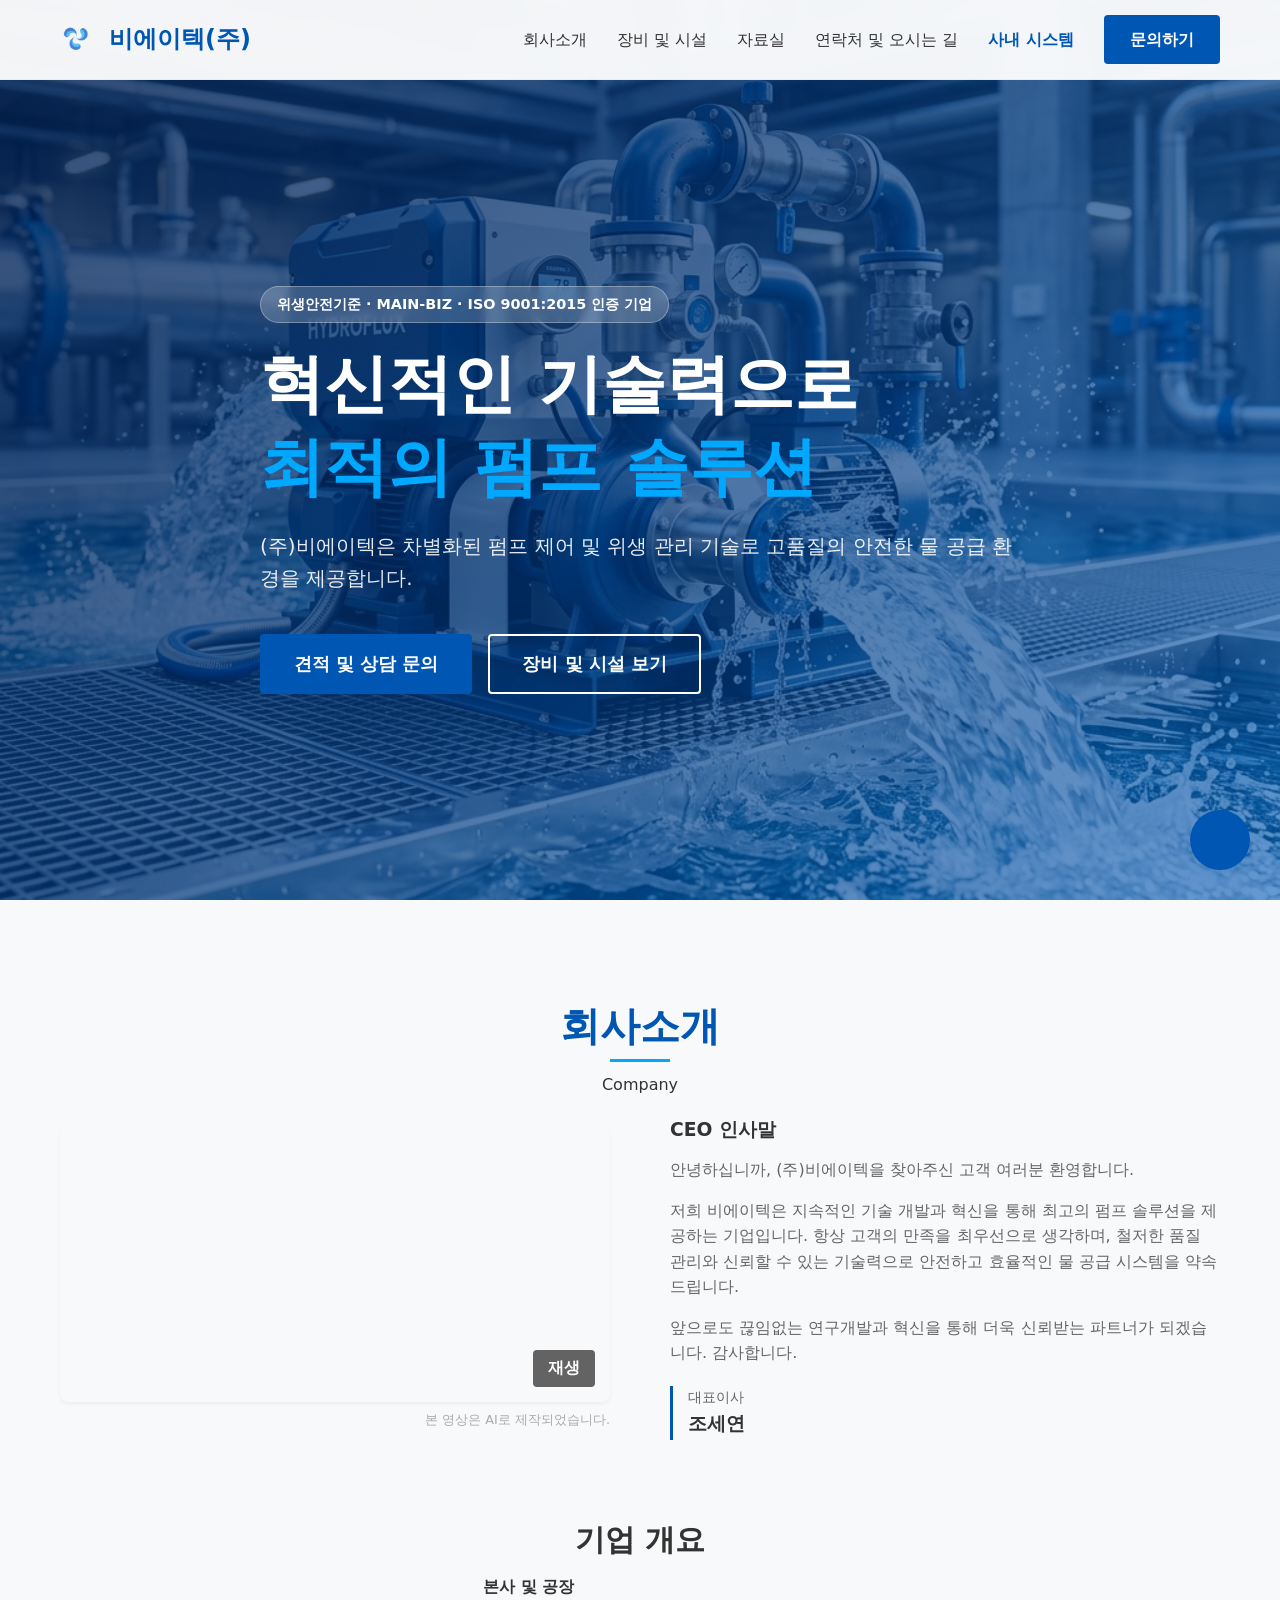
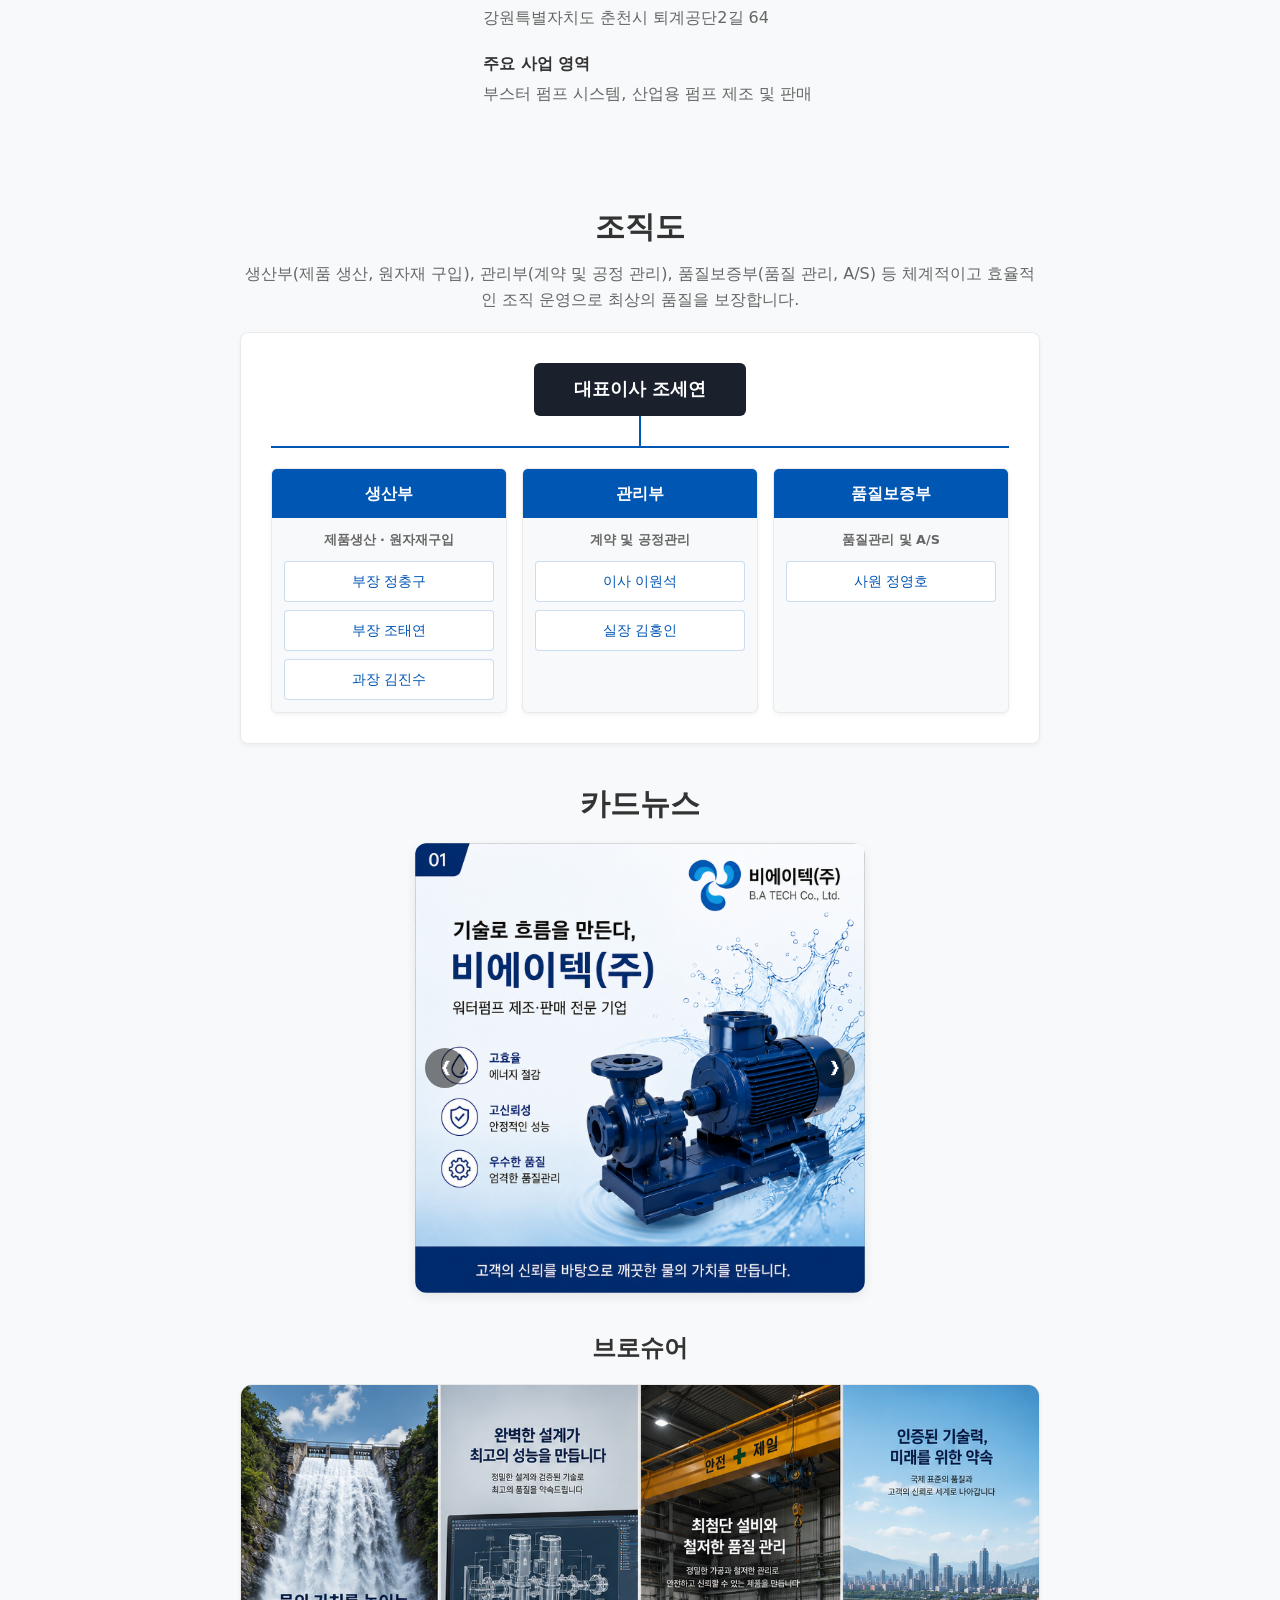
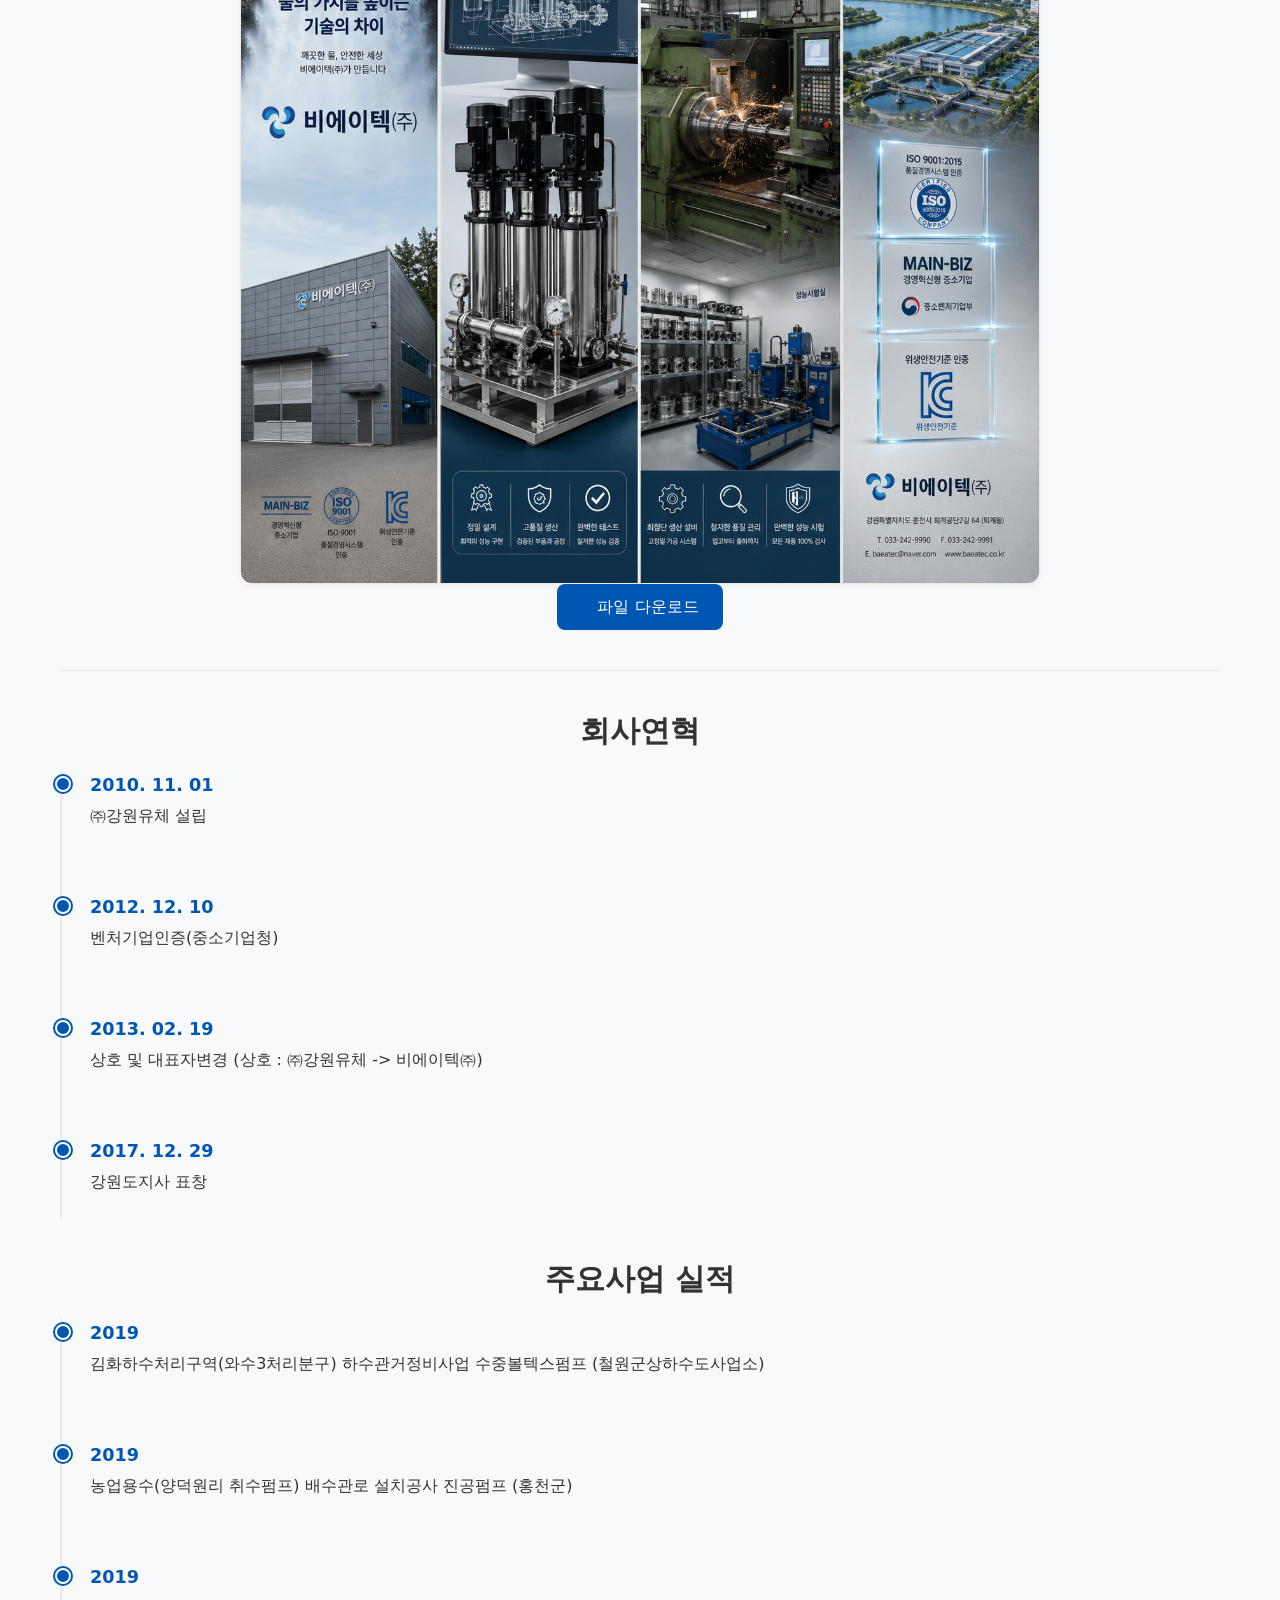
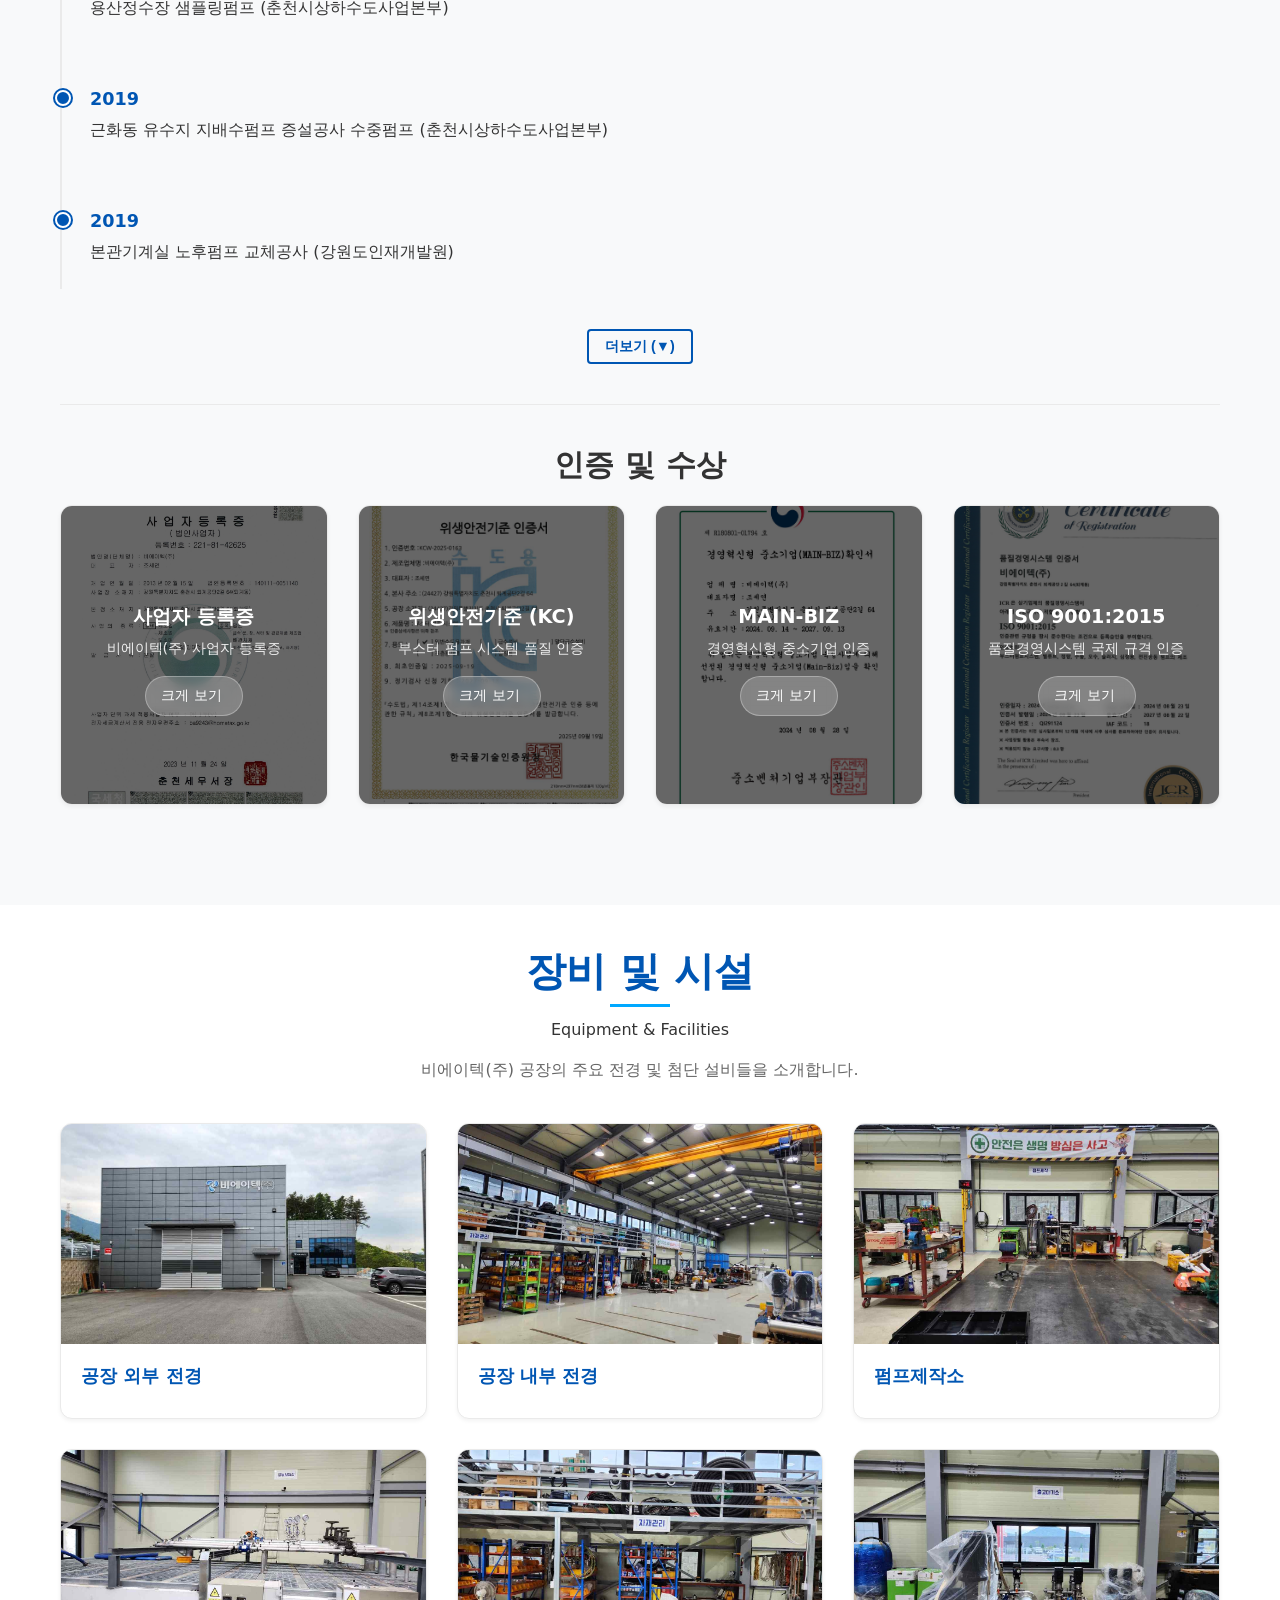
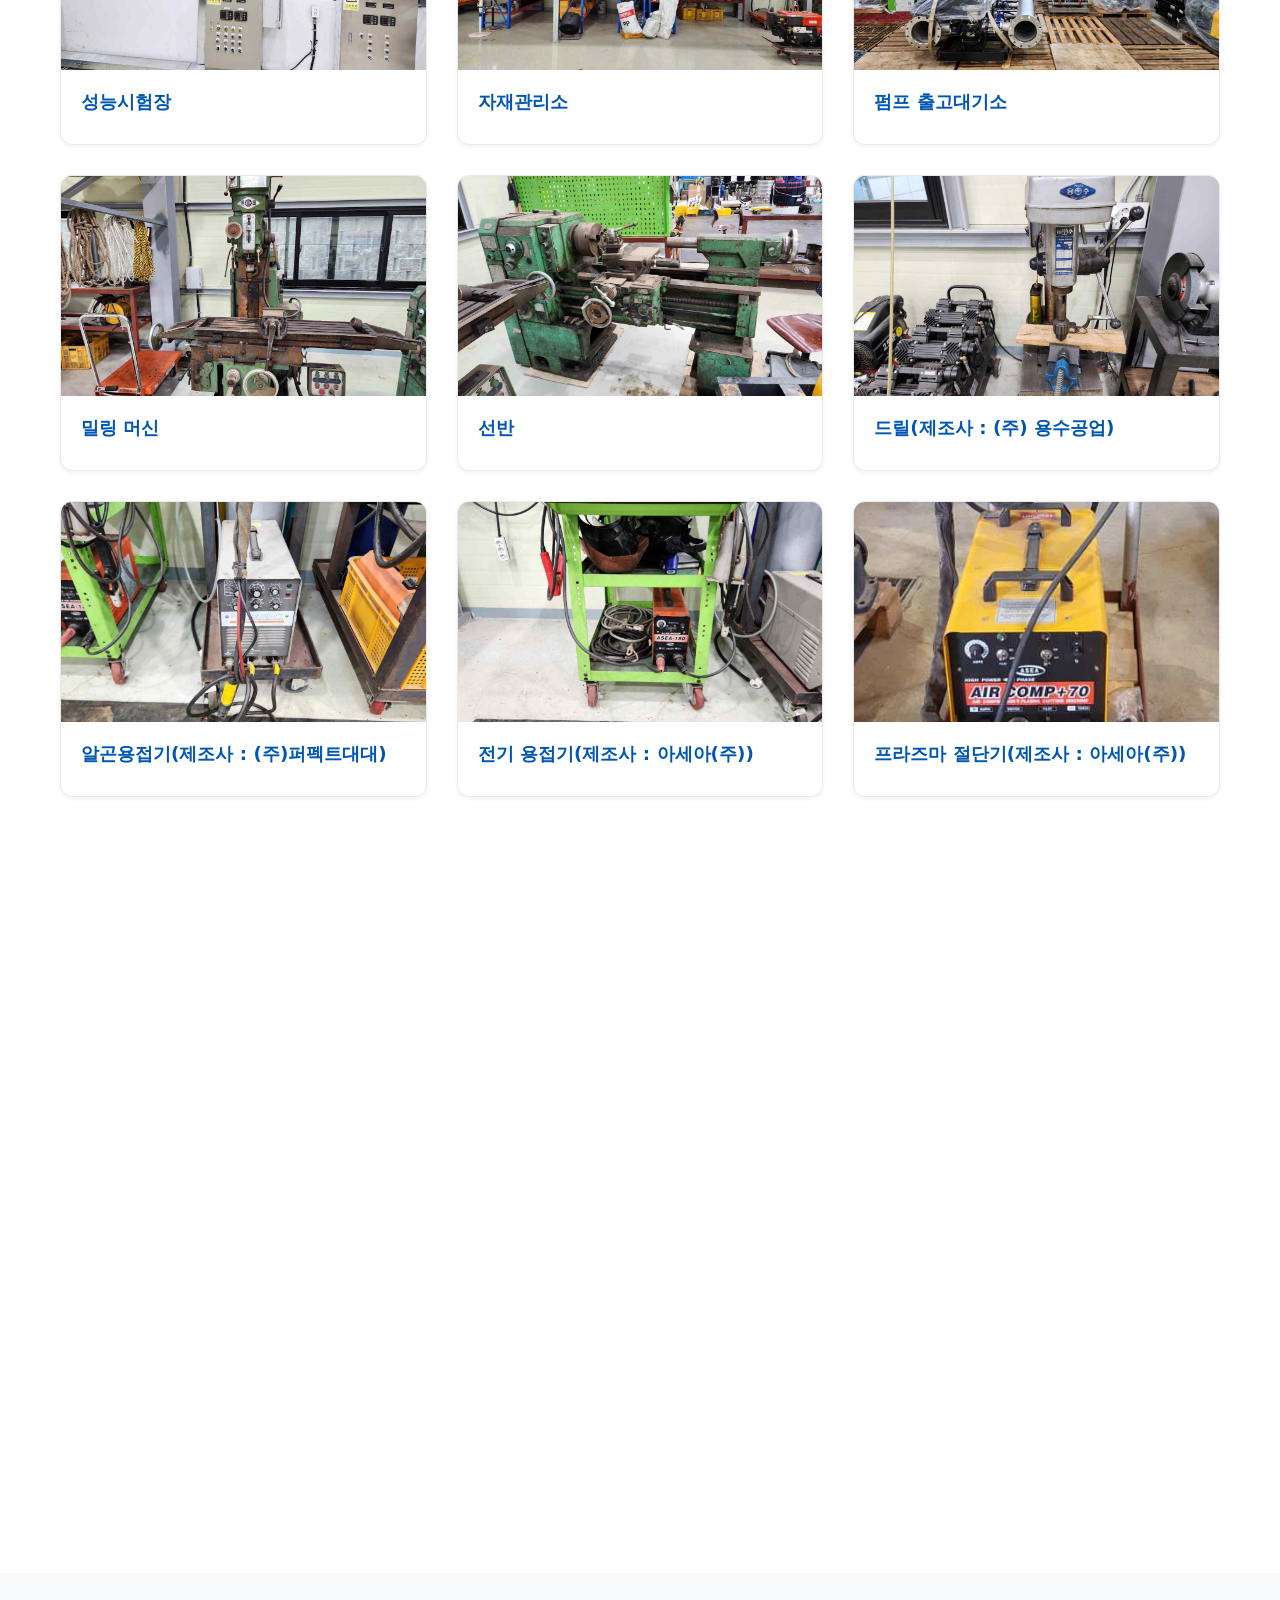
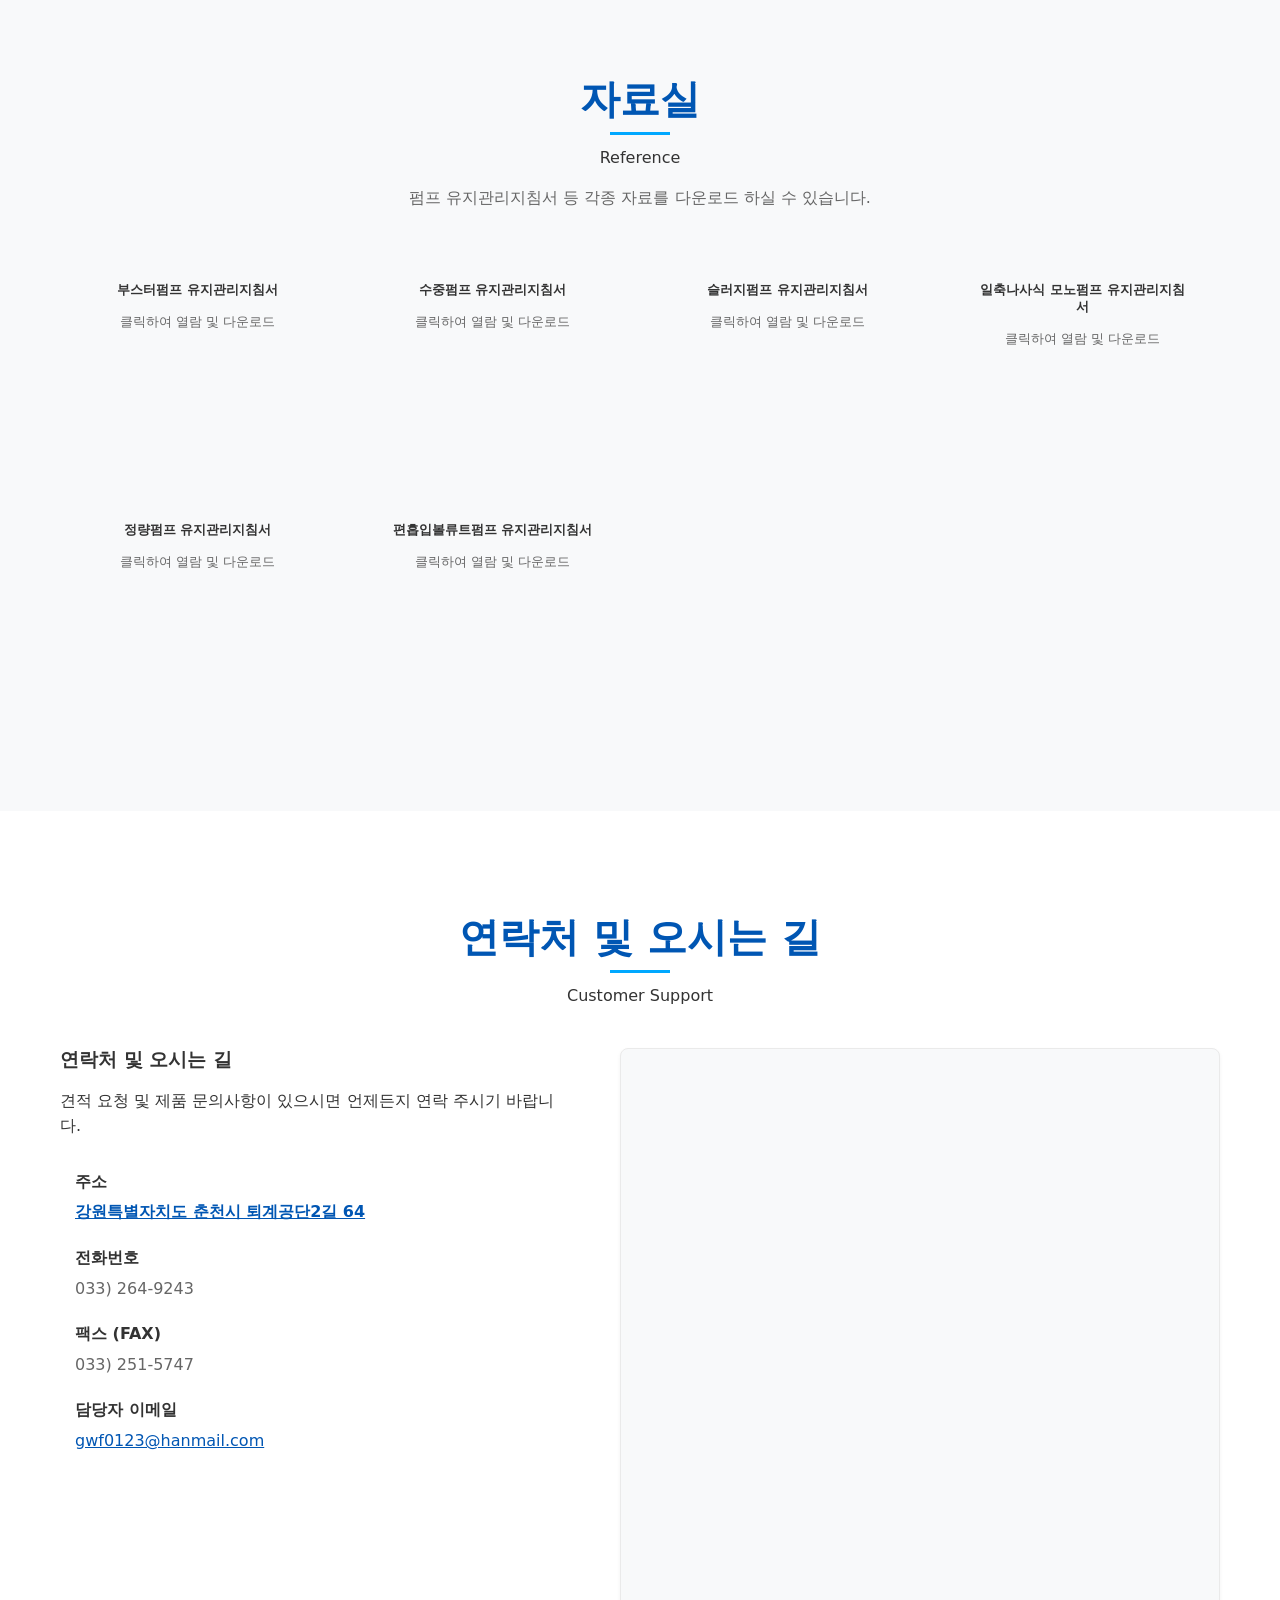
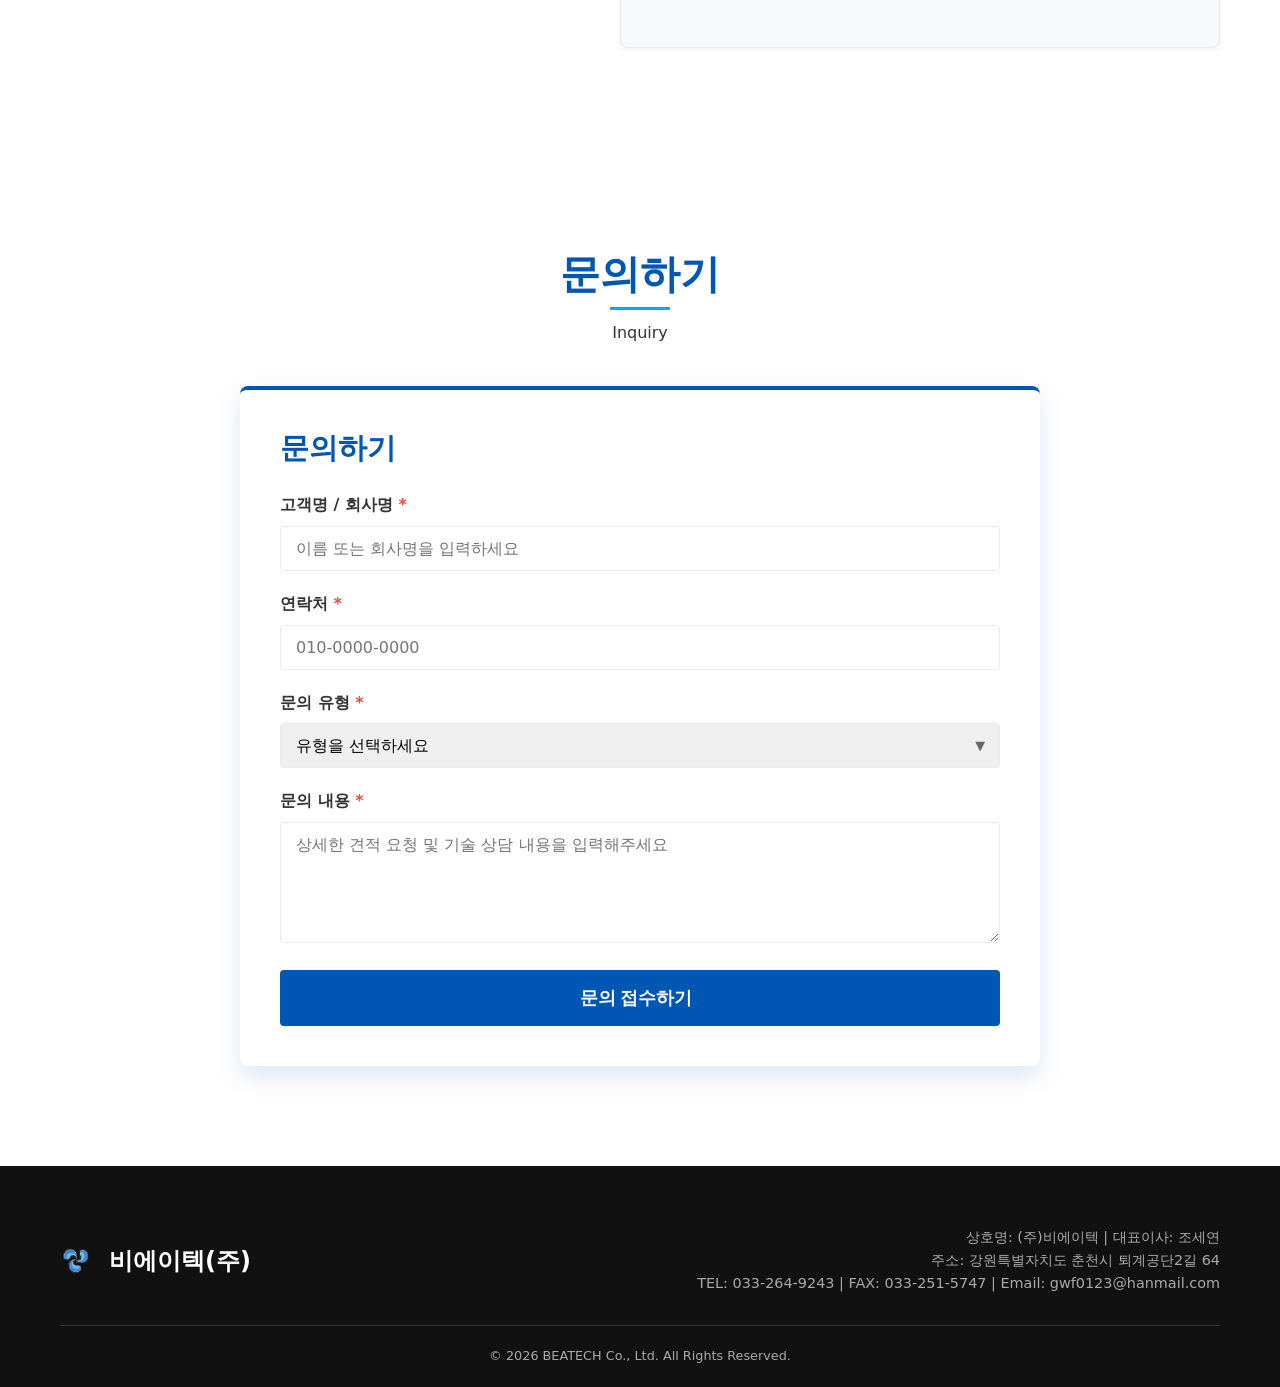
==== index.html @ 11c1c3e4 "." ====
<!DOCTYPE html>
<html lang="ko">
<head>
    <meta charset="UTF-8">
    <meta name="viewport" content="width=device-width, initial-scale=1.0">
    <title>(주)비에이텍 - 워터 펌프 제작 및 수리 전문</title>
    <meta name="description" content="(주)비에이텍은 워터 펌프 제작, 설치, 유지보수 및 수리를 전문으로 하는 기업입니다. 위생안전기준 인증, MAIN-BIZ 인증, ISO 9001:2015 인증.">
    <meta name="keywords" content="워터 펌프, (주)비에이텍, 부스터 펌프 시스템, 산업용 펌프, 수직형 다단 펌프, 펌프 제어">
    
    <!-- Fonts -->
    <link rel="stylesheet" as="style" crossorigin href="https://cdn.jsdelivr.net/gh/orioncactus/pretendard@v1.3.9/dist/web/variable/pretendardvariable.min.css" />
    
    <!-- Icons (Phosphor Icons) -->
    <script src="https://unpkg.com/@phosphor-icons/web"></script>
    
    <!-- CSS -->
    <link rel="stylesheet" href="style.css">
    <style>
        .border-top { border-top: 1px solid var(--border-color); }
        .pt-5 { padding-top: 40px; }
    </style>
</head>
<body>
    <!-- Navigation -->
    <header class="navbar" id="navbar">
        <div class="container nav-container">
            <a href="#home" class="logo">
                <img src="company_logo.png" alt="로고" style="height:30px; margin-right:8px;"> 비에이텍(주)
            </a>
            
            <button class="mobile-toggle" id="mobile-toggle" aria-label="메뉴 열기">
                <i class="ph ph-list"></i>
            </button>

            <nav class="nav-links" id="nav-links">
                <a href="#company" class="nav-link">회사소개</a>
                <a href="#equipment" class="nav-link">장비 및 시설</a>
                <a href="#reference" class="nav-link">자료실</a>
                <a href="#support" class="nav-link">연락처 및 오시는 길</a>
                <a href="javascript:void(0)" onclick="openPwModal()" class="nav-link" style="color:var(--primary-blue); font-weight:bold;">사내 시스템</a>
                <a href="#inquiry" class="btn btn-primary nav-btn">문의하기</a>
            </nav>
        </div>
    </header>

    <!-- Hero Section -->
    <section id="home" class="hero">
        <div class="hero-bg">
            <img src="hero.png" alt="워터 펌프">
            <div class="hero-overlay"></div>
        </div>
        <div class="container hero-content fade-up">
            <span class="badge">위생안전기준 · MAIN-BIZ · ISO 9001:2015 인증 기업</span>
            <h1>혁신적인 기술력으로<br><span class="highlight">최적의 펌프 솔루션</span></h1>
            <p>(주)비에이텍은 차별화된 펌프 제어 및 위생 관리 기술로 고품질의 안전한 물 공급 환경을 제공합니다.</p>
            <div class="hero-buttons">
                <a href="#inquiry" class="btn btn-primary btn-lg">견적 및 상담 문의</a>
                <a href="#equipment" class="btn btn-outline btn-lg">장비 및 시설 보기</a>
            </div>
        </div>
    </section>

    <!-- 1. 회사소개 (Company) -->
    <section id="company" class="about section bg-light">
        <div class="container">
            <div class="section-header text-center fade-up">
                <h2 class="section-title">회사소개</h2>
                <p>Company</p>
            </div>
            
            <div class="about-grid mt-4">
                
                <!-- 왼쪽: 홍보 영상 -->
                <div class="fade-up">
                    <div class="promo-video-container" style="position: relative; width: 100%; border-radius: 8px; overflow: hidden; box-shadow: var(--shadow-sm);">
                        <video id="promo-video" src="engineer_pump.mp4" style="width: 100%; display: block;" muted loop playsinline></video>
                        
                        <!-- 커스텀 컨트롤 버튼 -->
                        <div style="position: absolute; bottom: 15px; right: 15px; display: flex; gap: 10px; z-index: 10;">
                            <button id="btn-video-play" class="btn btn-primary" style="padding: 8px 15px; font-weight: bold; display: none; background: rgba(0,0,0,0.6); border: none;">
                                <i class="ph-fill ph-play" style="color:white;"></i> <span style="color:white;">재생</span>
                            </button>
                            <button id="btn-video-pause" class="btn btn-secondary" style="padding: 8px 15px; font-weight: bold; background: rgba(0,0,0,0.6); border: none;">
                                <i class="ph-fill ph-pause" style="color:white;"></i> <span style="color:white;">정지</span>
                            </button>
                        </div>
                    </div>
                    <p style="font-size: 0.8rem; color: #aaa; text-align: right; margin-top: 8px; margin-bottom: 0;">본 영상은 AI로 제작되었습니다.</p>
                </div>
                
                <!-- CEO 인사말 -->

                <div class="about-text fade-up">
                    <h3 class="mb-3">CEO 인사말</h3>
                    <p>안녕하십니까, (주)비에이텍을 찾아주신 고객 여러분 환영합니다.</p>
                    <p>저희 비에이텍은 지속적인 기술 개발과 혁신을 통해 최고의 펌프 솔루션을 제공하는 기업입니다. 항상 고객의 만족을 최우선으로 생각하며, 철저한 품질 관리와 신뢰할 수 있는 기술력으로 안전하고 효율적인 물 공급 시스템을 약속드립니다.</p>
                    <p>앞으로도 끊임없는 연구개발과 혁신을 통해 더욱 신뢰받는 파트너가 되겠습니다. 감사합니다.</p>
                    
                    <div class="ceo-sign mt-4">
                        <span>대표이사</span> <strong>조세연</strong>
                    </div>
                </div>
            </div> <!-- End of about-grid -->
                
            <!-- 기업 개요 및 조직도 (중앙 정렬) -->
            <div class="fade-up" style="max-width: 800px; margin: 80px auto 0 auto; text-align: center;">
                    <div class="company-overview mb-5">
                        <h3 style="font-size: 1.9rem; font-weight: 700;" class="mb-3">기업 개요</h3>
                        <ul class="info-list" style="margin-top:0; display: inline-block; text-align: left;">
                            <li>
                                <i class="ph-fill ph-map-pin"></i>
                                <div>
                                    <strong>본사 및 공장</strong>
                                    <p>강원특별자치도 춘천시 퇴계공단2길 64</p>
                                </div>
                            </li>
                            <li>
                                <i class="ph-fill ph-buildings"></i>
                                <div>
                                    <strong>주요 사업 영역</strong>
                                    <p>부스터 펌프 시스템, 산업용 펌프 제조 및 판매</p>
                                </div>
                            </li>
                        </ul>
                    </div>

                    <div class="org-chart">
                        <h3 style="font-size: 1.9rem; font-weight: 700;" class="mb-3">조직도</h3>
                        <p class="mb-3 text-muted">생산부(제품 생산, 원자재 구입), 관리부(계약 및 공정 관리), 품질보증부(품질 관리, A/S) 등 체계적이고 효율적인 조직 운영으로 최상의 품질을 보장합니다.</p>
                        
                        <div class="org-chart-box">
                            <!-- Level 1: CEO -->
                            <div class="org-level-1">
                                <div class="box">대표이사 조세연</div>
                            </div>
                            
                            <!-- Level 2: Departments -->
                            <div class="org-level-2">
                                <!-- 생산부 -->
                                <div class="org-col">
                                    <div class="org-col-header">생산부</div>
                                    <div class="org-col-body">
                                        <p class="text-muted mb-2" style="font-size: 0.8rem; font-weight: 600;">제품생산 · 원자재구입</p>
                                        <div class="org-col-item">부장 정충구</div>
                                        <div class="org-col-item">부장 조태연</div>
                                        <div class="org-col-item">과장 김진수</div>
                                    </div>
                                </div>
                                
                                <!-- 관리부 -->
                                <div class="org-col">
                                    <div class="org-col-header">관리부</div>
                                    <div class="org-col-body">
                                        <p class="text-muted mb-2" style="font-size: 0.8rem; font-weight: 600;">계약 및 공정관리</p>
                                        <div class="org-col-item">이사 이원석</div>
                                        <div class="org-col-item">실장 김홍인</div>
                                    </div>
                                </div>
                                
                                <!-- 품질보증부 -->
                                <div class="org-col">
                                    <div class="org-col-header">품질보증부</div>
                                    <div class="org-col-body">
                                        <p class="text-muted mb-2" style="font-size: 0.8rem; font-weight: 600;">품질관리 및 A/S</p>
                                        <div class="org-col-item">사원 정영호</div>
                                    </div>
                                </div>
                            </div>
                        </div>
                    </div>
                </div>
                
            <!-- 카드뉴스 (Carousel) -->
            <div class="card-news-section mt-5 pt-4 fade-up">
                <h3 style="font-size: 1.9rem; font-weight: 700;" class="mb-4 text-center">카드뉴스</h3>
                <div class="slider-container" style="position: relative; max-width: 450px; margin: 0 auto; overflow: hidden; border-radius: 12px; box-shadow: var(--shadow-md);">
                    <div class="slider-track" id="card-slider-track" style="display: flex; transition: transform 0.5s ease-in-out;">
                        <img src="card_1.png" style="width: 100%; flex-shrink: 0;" alt="카드뉴스 1">
                        <img src="card_2.png" style="width: 100%; flex-shrink: 0;" alt="카드뉴스 2">
                        <img src="card_3.png" style="width: 100%; flex-shrink: 0;" alt="카드뉴스 3">
                        <img src="card_4.png" style="width: 100%; flex-shrink: 0;" alt="카드뉴스 4">
                        <img src="card_5.png" style="width: 100%; flex-shrink: 0;" alt="카드뉴스 5">
                    </div>
                    <button class="slider-btn prev-btn" onclick="moveSlide(-1)" style="position: absolute; top: 50%; left: 10px; transform: translateY(-50%); background: rgba(0,0,0,0.5); color: white; border: none; border-radius: 50%; width: 40px; height: 40px; cursor: pointer; display: flex; align-items: center; justify-content: center; font-size: 1.2rem; z-index: 10;">&#10094;</button>
                    <button class="slider-btn next-btn" onclick="moveSlide(1)" style="position: absolute; top: 50%; right: 10px; transform: translateY(-50%); background: rgba(0,0,0,0.5); color: white; border: none; border-radius: 50%; width: 40px; height: 40px; cursor: pointer; display: flex; align-items: center; justify-content: center; font-size: 1.2rem; z-index: 10;">&#10095;</button>
                </div>
            </div>

            <!-- 브로슈어 섹션 -->
            <div class="brochure-section mt-5 fade-up text-center">
                <h3 style="font-size: 1.5rem; font-weight: 600;" class="mb-4">브로슈어</h3>
                <div class="brochure-image-container mb-4" style="max-width: 800px; margin: 0 auto; border: 1px solid var(--border-color); border-radius: 12px; overflow: hidden; box-shadow: var(--shadow-sm);">
                    <img src="brochure.png" alt="비에이텍 브로슈어" style="width: 100%; height: auto; display: block;">
                </div>
                <div class="d-flex justify-content-center">
                    <a href="brochure.png" download="비에이텍(주) 브로슈어.png" class="btn btn-primary d-inline-flex align-items-center" style="padding: 10px 24px; border-radius: 8px; border: none; background: var(--primary-blue); color: #fff; text-decoration: none; font-weight: 500;">
                        <i class="ph ph-download-simple" style="margin-right: 8px; font-size: 1.2rem;"></i> 파일 다운로드
                    </a>
                </div>
            </div>


                    <!-- 회사연혁 및 주요사업 실적 타임라인 -->
                    <div class="history-section mt-5 pt-5 border-top fade-up">
                        <div class="row">
                            <!-- 회사연혁 -->
                            <div class="col-md-6 mb-5">
                                <h3 style="font-size: 1.9rem; font-weight: 700;" class="mb-4 text-center"><i class="ph-fill ph-clock-counter-clockwise"></i> 회사연혁</h3>
                                <div class="timeline">
                                    <div class="timeline-item">
                                        <div class="timeline-year">2010. 11. 01</div>
                                        <div class="timeline-content">㈜강원유체 설립</div>
                                    </div>
                                    <div class="timeline-item">
                                        <div class="timeline-year">2012. 12. 10</div>
                                        <div class="timeline-content">벤처기업인증(중소기업청)</div>
                                    </div>
                                    <div class="timeline-item">
                                        <div class="timeline-year">2013. 02. 19</div>
                                        <div class="timeline-content">상호 및 대표자변경 (상호 : ㈜강원유체 -> 비에이텍㈜)</div>
                                    </div>
                                    <div class="timeline-item">
                                        <div class="timeline-year">2017. 12. 29</div>
                                        <div class="timeline-content">강원도지사 표창</div>
                                    </div>
                                </div>
                            </div>
                            
                            <!-- 주요사업 실적 -->
                            <div class="col-md-6">
                                <h3 style="font-size: 1.9rem; font-weight: 700;" class="mb-4 text-center"><i class="ph-fill ph-chart-line-up"></i> 주요사업 실적</h3>
                                <div class="timeline">
                                    <div class="timeline-item">
                                        <div class="timeline-year">2019</div>
                                        <div class="timeline-content">김화하수처리구역(와수3처리분구) 하수관거정비사업 수중볼텍스펌프 (철원군상하수도사업소)</div>
    
                                </div>
                                    <div class="timeline-item">
                                        <div class="timeline-year">2019</div>
                                        <div class="timeline-content">농업용수(양덕원리 취수펌프) 배수관로 설치공사 진공펌프 (홍천군)</div>
                                    </div>
                                    <div class="timeline-item">
                                        <div class="timeline-year">2019</div>
                                        <div class="timeline-content">용산정수장 샘플링펌프 (춘천시상하수도사업본부)</div>
                                    </div>
                                    <div class="timeline-item">
                                        <div class="timeline-year">2019</div>
                                        <div class="timeline-content">근화동 유수지 지배수펌프 증설공사 수중펌프 (춘천시상하수도사업본부)</div>
                                    </div>
                                    <div class="timeline-item">
                                        <div class="timeline-year">2019</div>
                                        <div class="timeline-content">본관기계실 노후펌프 교체공사 (강원도인재개발원)</div>
                                    </div>
                                    <div class="timeline-item hidden-achievement">
                                        <div class="timeline-year">2019</div>
                                        <div class="timeline-content">읍상빗물펌프장 펌프 수리수선 (삼척시하수도사업소)</div>
                                    </div>
                                    <div class="timeline-item hidden-achievement">
                                        <div class="timeline-year">2019</div>
                                        <div class="timeline-content">만경보 수중펌프 교체공사 관급자재(수중펌프) 구매 (철원군농업기술센터)</div>
                                    </div>
                                    <div class="timeline-item hidden-achievement">
                                        <div class="timeline-year">2019</div>
                                        <div class="timeline-content">홍천종합운동장 수영장 열교환기 펌프 및 인버터 교체 (홍천군시설관리사업소)</div>
                                    </div>
                                    <div class="timeline-item hidden-achievement">
                                        <div class="timeline-year">2019</div>
                                        <div class="timeline-content">홍천문화예술회관 외 1개소 저수조 배수펌프 교체공사 (홍천군시설관리사업소)</div>
                                    </div>
                                    <div class="timeline-item hidden-achievement">
                                        <div class="timeline-year">2019</div>
                                        <div class="timeline-content">상수도시설(가압장) 확충공사 관급자재(부스터펌프) 구매 (춘천시상하수도사업본부)</div>
                                    </div>
                                    <div class="timeline-item hidden-achievement">
                                        <div class="timeline-year">2019</div>
                                        <div class="timeline-content">북방배수지 송수펌프 교체 (홍천군)</div>
                                    </div>
                                    <div class="timeline-item hidden-achievement">
                                        <div class="timeline-year">2019</div>
                                        <div class="timeline-content">하수도시설 보수 및 개선공사(지방하천-홍천강지구) 수중펌프 (홍천군)</div>
                                    </div>
                                    <div class="timeline-item hidden-achievement">
                                        <div class="timeline-year">2019</div>
                                        <div class="timeline-content">강현가압장 가압시설 증설공사 관급자재(부스터펌프) (양양군상하수도사업소)</div>
                                    </div>
                                    <div class="timeline-item hidden-achievement">
                                        <div class="timeline-year">2019</div>
                                        <div class="timeline-content">평창군 대화면 하수관로 정비사업 관급자재(수중볼텍스펌프) (평창군상하수도사업소)</div>
                                    </div>
                                    <div class="timeline-item hidden-achievement">
                                        <div class="timeline-year">2019</div>
                                        <div class="timeline-content">평창군 진부면 하수관로 정비사업 관급자재(수중볼텍스펌프) (평창군상하수도사업소)</div>
                                    </div>
                                    <div class="timeline-item hidden-achievement">
                                        <div class="timeline-year">2019</div>
                                        <div class="timeline-content">철원군 화지리(2,3처리분구) 하수관거정비사업 수중볼텍스펌프 (철원군상하수도사업소)</div>
                                    </div>
                                </div>
                                <div class="text-center mt-3"><button id="btn-toggle-achievements" class="btn btn-outline btn-sm" style="border-color:var(--primary-blue); color:var(--primary-blue);">더보기 (▼)</button></div>
                            </div>
                        </div>
                    </div>

            
            <!-- 인증 및 수상 -->
            <div class="awards mt-5 pt-5 border-top fade-up text-center">
                <h3 style="font-size: 1.9rem; font-weight: 700;" class="mb-4">인증 및 수상</h3>
                <div class="cert-grid mt-4">
                    <!-- 사업자 등록증 -->
                    <div class="cert-card" onclick="openCertModal('사업자등록증.png')">
                        <div class="cert-bg" style="background-image: url('사업자등록증.png');"></div>
                        <div class="cert-overlay">
                            <div class="cert-icon"><i class="ph ph-buildings"></i></div>
                            <h4>사업자 등록증</h4>
                            <p>비에이텍(주) 사업자 등록증</p>
                            <span class="view-btn">크게 보기 <i class="ph ph-magnifying-glass-plus"></i></span>
                        </div>
                    </div>
                    <!-- 위생안전기준 인증 (KC) -->
                    <div class="cert-card" onclick="openCertModal('KC인증서.png')">
                        <div class="cert-bg" style="background-image: url('KC인증서.png');"></div>
                        <div class="cert-overlay">
                            <div class="cert-icon"><i class="ph ph-shield-check"></i></div>
                            <h4>위생안전기준 (KC)</h4>
                            <p>부스터 펌프 시스템 품질 인증</p>
                            <span class="view-btn">크게 보기 <i class="ph ph-magnifying-glass-plus"></i></span>
                        </div>
                    </div>
                    <!-- MAIN-BIZ -->
                    <div class="cert-card" onclick="openCertModal('메인비즈 확인서(기한27.09.13.).png')">
                        <div class="cert-bg" style="background-image: url('메인비즈 확인서(기한27.09.13.).png');"></div>
                        <div class="cert-overlay">
                            <div class="cert-icon"><i class="ph ph-medal"></i></div>
                            <h4>MAIN-BIZ</h4>
                            <p>경영혁신형 중소기업 인증</p>
                            <span class="view-btn">크게 보기 <i class="ph ph-magnifying-glass-plus"></i></span>
                        </div>
                    </div>
                    <!-- ISO 9001:2015 -->
                    <div class="cert-card" onclick="openCertModal('iso9001인증서.png')">
                        <div class="cert-bg" style="background-image: url('iso9001인증서.png');"></div>
                        <div class="cert-overlay">
                            <div class="cert-icon"><i class="ph ph-certificate"></i></div>
                            <h4>ISO 9001:2015</h4>
                            <p>품질경영시스템 국제 규격 인증</p>
                            <span class="view-btn">크게 보기 <i class="ph ph-magnifying-glass-plus"></i></span>
                        </div>
                    </div>
                </div>
            </div>
        </div>
    </section>

    <!-- 2. 장비 및 시설 (Equipment & Facilities) -->
    <section id="equipment" class="services section" style="padding-top: 120px;">
        <div class="container">
            <div class="section-header text-center fade-up">
                <h2 class="section-title">장비 및 시설</h2>
                <p>Equipment & Facilities</p>
                <p class="mt-3 text-muted">비에이텍(주) 공장의 주요 전경 및 첨단 설비들을 소개합니다.</p>
            </div>
            
            <div class="equipment-grid-view mt-5">
                <!-- Item 1 -->
                <div class="equipment-item fade-up">
                    <div class="equipment-img-wrapper" onclick="openCertModal('factory_img_1.jpeg')" style="cursor:pointer;">
<img src="factory_img_1.jpeg" alt="공장 외부 전경">
                    </div>
                    <div class="equipment-info">
                        <h3>공장 외부 전경</h3>
                    </div>
                </div>
                <!-- Item 2 -->
                <div class="equipment-item fade-up" style="transition-delay: 0.1s;">
                    <div class="equipment-img-wrapper" onclick="openCertModal('factory_img_2.jpeg')" style="cursor:pointer;">
<img src="factory_img_2.jpeg" alt="공장 내부 전경">
                    </div>
                    <div class="equipment-info">
                        <h3>공장 내부 전경</h3>
                    </div>
                </div>
                <!-- Item 3 -->
                <div class="equipment-item fade-up" style="transition-delay: 0.2s;">
                    <div class="equipment-img-wrapper" onclick="openCertModal('factory_img_3.jpeg')" style="cursor:pointer;">
<img src="factory_img_3.jpeg" alt="펌프제작소">
                    </div>
                    <div class="equipment-info">
                        <h3>펌프제작소</h3>
                    </div>
                </div>
                <!-- Item 4 -->
                <div class="equipment-item fade-up">
                    <div class="equipment-img-wrapper" onclick="openCertModal('factory_img_4.jpeg')" style="cursor:pointer;">
<img src="factory_img_4.jpeg" alt="성능시험장">
                    </div>
                    <div class="equipment-info">
                        <h3>성능시험장</h3>
                    </div>
                </div>
                <!-- Item 5 -->
                <div class="equipment-item fade-up" style="transition-delay: 0.1s;">
                    <div class="equipment-img-wrapper" onclick="openCertModal('factory_img_5.jpeg')" style="cursor:pointer;">
<img src="factory_img_5.jpeg" alt="자재관리소">
                    </div>
                    <div class="equipment-info">
                        <h3>자재관리소</h3>
                    </div>
                </div>
                <!-- Item 6 -->
                <div class="equipment-item fade-up" style="transition-delay: 0.2s;">
                    <div class="equipment-img-wrapper" onclick="openCertModal('factory_img_6.jpeg')" style="cursor:pointer;">
<img src="factory_img_6.jpeg" alt="펌프 출고대기소">
                    </div>
                    <div class="equipment-info">
                        <h3>펌프 출고대기소</h3>
                    </div>
                </div>
                <!-- Item 7 -->
                <div class="equipment-item fade-up">
                    <div class="equipment-img-wrapper" onclick="openCertModal('factory_img_7.jpeg')" style="cursor:pointer;">
<img src="factory_img_7.jpeg" alt="밀링 머신">
                    </div>
                    <div class="equipment-info">
                        <h3>밀링 머신</h3>
                    </div>
                </div>
                <!-- Item 8 -->
                <div class="equipment-item fade-up" style="transition-delay: 0.1s;">
                    <div class="equipment-img-wrapper" onclick="openCertModal('factory_img_8.jpeg')" style="cursor:pointer;">
<img src="factory_img_8.jpeg" alt="선반">
                    </div>
                    <div class="equipment-info">
                        <h3>선반</h3>
                    </div>
                </div>
                <!-- Item 9 -->
                <div class="equipment-item fade-up" style="transition-delay: 0.2s;">
                    <div class="equipment-img-wrapper" onclick="openCertModal('factory_img_6.jpeg')" style="cursor:pointer;">
<img src="factory_img_9.jpeg" alt="드릴(제조사 : (주) 용수공업)">
                    </div>
                    <div class="equipment-info">
                        <h3>드릴(제조사 : (주) 용수공업)</h3>
                    </div>
                </div>
                <!-- Item 10 -->
                <div class="equipment-item fade-up">
                    <div class="equipment-img-wrapper" onclick="openCertModal('factory_img_4.jpeg')" style="cursor:pointer;">
<img src="factory_img_10.jpeg" alt="알곤용접기(제조사 : (주)퍼펙트대대)">
                    </div>
                    <div class="equipment-info">
                        <h3>알곤용접기(제조사 : (주)퍼펙트대대)</h3>
                    </div>
                </div>
                <!-- Item 11 -->
                <div class="equipment-item fade-up" style="transition-delay: 0.1s;">
                    <div class="equipment-img-wrapper" onclick="openCertModal('factory_img_11.jpeg')" style="cursor:pointer;">
<img src="factory_img_11.jpeg" alt="전기 용접기(제조사 : 아세아(주))">
                    </div>
                    <div class="equipment-info">
                        <h3>전기 용접기(제조사 : 아세아(주))</h3>
                    </div>
                </div>
                <!-- Item 12 -->
                <div class="equipment-item fade-up" style="transition-delay: 0.2s;">
                    <div class="equipment-img-wrapper" onclick="openCertModal('factory_img_12.jpeg')" style="cursor:pointer;">
<img src="factory_img_12.jpeg" alt="프라즈마 절단기(제조사 : 아세아(주))">
                    </div>
                    <div class="equipment-info">
                        <h3>프라즈마 절단기(제조사 : 아세아(주))</h3>
                    </div>
                </div>
                <!-- Item 13 -->
                <div class="equipment-item fade-up">
                    <div class="equipment-img-wrapper" onclick="openCertModal('factory_img_1.jpeg')" style="cursor:pointer;">
<img src="factory_img_13.jpeg" alt="절단기(제조사 : (주)록스기계)">
                    </div>
                    <div class="equipment-info">
                        <h3>절단기(제조사 : (주)록스기계)</h3>
                    </div>
                </div>
                <!-- Item 14 -->
                <div class="equipment-item fade-up" style="transition-delay: 0.1s;">
                    <div class="equipment-img-wrapper" onclick="openCertModal('factory_img_14.jpeg')" style="cursor:pointer;">
<img src="factory_img_14.jpeg" alt="연삭기(제조사 : WENDENG ELECTRICAL)">
                    </div>
                    <div class="equipment-info">
                        <h3>연삭기(제조사 : WENDENG ELECTRICAL)</h3>
                    </div>
                </div>
                <!-- Item 15 -->
                <div class="equipment-item fade-up" style="transition-delay: 0.1s;">
                    <div class="equipment-img-wrapper" onclick="openCertModal('factory_img_14.jpeg')" style="cursor:pointer;">
<img src="factory_img_14.jpeg" alt="호이스트 크레인(제조사 : (주)삼성호이스트)">
                    </div>
                    <div class="equipment-info">
                        <h3>호이스트 크레인(제조사 : (주)삼성호이스트)</h3>
                    </div>
                </div>
                <!-- Item 16 -->
                <div class="equipment-item fade-up">
                    <div class="equipment-img-wrapper" onclick="openCertModal('factory_img_16.jpeg')" style="cursor:pointer;">
<img src="factory_img_16.jpeg" alt="수중펌프 CAD 도면">
                    </div>
                    <div class="equipment-info">
                        <h3>수중펌프 CAD 도면</h3>
                    </div>
                </div>
                
            </div>
        </div>
    </section>


    
    <!-- 3. 자료실 (Reference) -->
    <section id="reference" class="reference section bg-light">
        <div class="container">
            <div class="section-header text-center fade-up">
                <h2 class="section-title">자료실</h2>
                <p>Reference</p>
                <p class="mt-3 text-muted">펌프 유지관리지침서 등 각종 자료를 다운로드 하실 수 있습니다.</p>
            </div>
            <div class="reference-list mt-5 fade-up">
                <div class="checkerboard-grid">
                    <a href="javascript:void(0)" onclick="openPdfModal('./부스터펌프 유지관리지침서.pdf')" class="card shadow-sm text-decoration-none checkerboard-item">
                        <div class="card-body text-center d-flex flex-column justify-content-center align-items-center" style="height: 220px; padding: 30px;">
                            <i class="ph-fill ph-file-pdf text-danger mb-3" style="font-size: 4rem;"></i>
                            <h5 class="card-title text-dark mb-2" style="font-weight: 600;">부스터펌프 유지관리지침서</h5>
                            <small class="text-muted">클릭하여 열람 및 다운로드</small>
                        </div>
                    </a>
                    <a href="javascript:void(0)" onclick="openPdfModal('./수중펌프 유지관리지침서.pdf')" class="card shadow-sm text-decoration-none checkerboard-item">
                        <div class="card-body text-center d-flex flex-column justify-content-center align-items-center" style="height: 220px; padding: 30px;">
                            <i class="ph-fill ph-file-pdf text-danger mb-3" style="font-size: 4rem;"></i>
                            <h5 class="card-title text-dark mb-2" style="font-weight: 600;">수중펌프 유지관리지침서</h5>
                            <small class="text-muted">클릭하여 열람 및 다운로드</small>
                        </div>
                    </a>
                    <a href="javascript:void(0)" onclick="openPdfModal('./슬러지펌프 유지관리지침서.pdf')" class="card shadow-sm text-decoration-none checkerboard-item">
                        <div class="card-body text-center d-flex flex-column justify-content-center align-items-center" style="height: 220px; padding: 30px;">
                            <i class="ph-fill ph-file-pdf text-danger mb-3" style="font-size: 4rem;"></i>
                            <h5 class="card-title text-dark mb-2" style="font-weight: 600;">슬러지펌프 유지관리지침서</h5>
                            <small class="text-muted">클릭하여 열람 및 다운로드</small>
                        </div>
                    </a>
                    <a href="javascript:void(0)" onclick="openPdfModal('./일축나사식 모노펌프 유지관리지침서.pdf')" class="card shadow-sm text-decoration-none checkerboard-item">
                        <div class="card-body text-center d-flex flex-column justify-content-center align-items-center" style="height: 220px; padding: 30px;">
                            <i class="ph-fill ph-file-pdf text-danger mb-3" style="font-size: 4rem;"></i>
                            <h5 class="card-title text-dark mb-2" style="font-weight: 600;">일축나사식 모노펌프 유지관리지침서</h5>
                            <small class="text-muted">클릭하여 열람 및 다운로드</small>
                        </div>
                    </a>
<a href="javascript:void(0)" onclick="openPdfModal('./정량펌프 유지관리지침서.pdf')" class="card shadow-sm text-decoration-none checkerboard-item">
                        <div class="card-body text-center d-flex flex-column justify-content-center align-items-center" style="height: 220px; padding: 30px;">
                            <i class="ph-fill ph-file-pdf text-danger mb-3" style="font-size: 4rem;"></i>
                            <h5 class="card-title text-dark mb-2" style="font-weight: 600;">정량펌프 유지관리지침서</h5>
                            <small class="text-muted">클릭하여 열람 및 다운로드</small>
                        </div>
                    </a>
                    <a href="javascript:void(0)" onclick="openPdfModal('./편흡입볼류트펌프 유지관리지침서.pdf')" class="card shadow-sm text-decoration-none checkerboard-item">
                        <div class="card-body text-center d-flex flex-column justify-content-center align-items-center" style="height: 220px; padding: 30px;">
                            <i class="ph-fill ph-file-pdf text-danger mb-3" style="font-size: 4rem;"></i>
                            <h5 class="card-title text-dark mb-2" style="font-weight: 600;">편흡입볼류트펌프 유지관리지침서</h5>
                            <small class="text-muted">클릭하여 열람 및 다운로드</small>
                        </div>
                    </a>

                                    </div>
            </div>
        </div>
    </section>


    <!-- 4. 고객지원 (Customer Support) -->
    <section id="support" class="contact section">
        <div class="container">
            <div class="section-header text-center fade-up">
                <h2 class="section-title">연락처 및 오시는 길</h2>
                <p>Customer Support</p>
            </div>
            <div class="contact-layout mt-5">
                <!-- Info -->
                <div class="contact-info fade-up">
                    <h3 class="mb-3">연락처 및 오시는 길</h3>
                    <p class="contact-desc">견적 요청 및 제품 문의사항이 있으시면 언제든지 연락 주시기 바랍니다.</p>
                    
                    <ul class="info-list">
                        <li>
                            <i class="ph-fill ph-map-pin"></i>
                            <div>
                                <strong>주소</strong>
                                <p>
                                    <a href="https://www.google.com/maps/search/?api=1&query=강원특별자치도+춘천시+퇴계공단2길+64" target="_blank" class="btn-link" style="display: inline-flex; align-items: center; gap: 4px; margin-top: 0; text-decoration: underline;">
                                        강원특별자치도 춘천시 퇴계공단2길 64 <i class="ph ph-arrow-square-out" style="font-size: 1rem;"></i>
                                    </a>
                                </p>
                            </div>
                        </li>
                        <li>
                            <i class="ph-fill ph-phone"></i>
                            <div>
                                <strong>전화번호</strong>
                                <p>033) 264-9243</p>
                            </div>
                        </li>
                        <li>
                            <i class="ph-fill ph-printer"></i>
                            <div>
                                <strong>팩스 (FAX)</strong>
                                <p>033) 251-5747</p>
                            </div>
                        </li>
                        <li>
                            <i class="ph-fill ph-envelope-simple"></i>
                            <div>
                                <strong>담당자 이메일</strong>
                                <p><a href="mailto:gwf0123@hanmail.com" style="text-decoration: underline; color: var(--primary-blue);">gwf0123@hanmail.com</a></p>
                            </div>
                        </li>
                    </ul>
                </div>

                <!-- 네이버 지도 연동 -->
                <div class="map-container fade-up" style="height: 100%; min-height: 600px; border-radius: 8px; overflow: hidden; box-shadow: var(--shadow-sm); border: 1px solid var(--border-color);">
                    <iframe 
                        src="https://map.naver.com/p/search/%EA%B0%95%EC%9B%90%ED%8A%B9%EB%B3%84%EC%9E%90%EC%B9%98%EB%8F%84%20%EC%B6%98%EC%B2%9C%EC%8B%9C%20%ED%87%B4%EA%B3%84%EA%B3%B5%EB%8B%A82%EA%B8%B8%2064" 
                        width="100%" 
                        height="100%" 
                        style="border:0;" 
                        allowfullscreen="" 
                        loading="lazy">
                    </iframe>
                </div>
            </div>
        </div>
    </section>

    <!-- 5. 문의하기 (Inquiry) -->
    <section id="inquiry" class="inquiry section bg-white">
        <div class="container">
            <div class="section-header text-center fade-up">
                <h2 class="section-title">문의하기</h2>
                <p>Inquiry</p>
            </div>
            <div class="mt-5" style="display: flex; justify-content: center;">
                <!-- Inquiry Form -->
                <div class="inquiry-form-container fade-up" style="flex: 0 0 100%; max-width: 800px; margin: 0 auto;">
                    <h3 class="form-title">문의하기</h3>
                    <form id="contact-form" class="contact-form">
                        <div class="form-group">
                            <label for="name">고객명 / 회사명 <span class="required">*</span></label>
                            <input type="text" id="name" name="name" required placeholder="이름 또는 회사명을 입력하세요">
                        </div>
                        <div class="form-group">
                            <label for="phone">연락처 <span class="required">*</span></label>
                            <input type="tel" id="phone" name="phone" required placeholder="010-0000-0000">
                        </div>
                        <div class="form-group">
                            <label for="type">문의 유형 <span class="required">*</span></label>
                            <div class="custom-select">
                                <select id="type" name="type" required>
                                    <option value="" disabled selected>유형을 선택하세요</option>
                                    <option value="quote">견적 요청</option>
                                    <option value="tech">기술 상담</option>
                                    <option value="as">유지보수 및 A/S</option>
                                    <option value="other">기타 문의</option>
                                </select>
                            </div>
                        </div>
                        <div class="form-group">
                            <label for="message">문의 내용 <span class="required">*</span></label>
                            <textarea id="message" name="message" rows="5" required placeholder="상세한 견적 요청 및 기술 상담 내용을 입력해주세요"></textarea>
                        </div>
                        <button type="submit" class="btn btn-primary btn-block btn-lg">문의 접수하기 <i class="ph-bold ph-paper-plane-right"></i></button>
                    </form>
                    <div id="form-success" class="form-message success" style="display: none;">
                        <i class="ph-fill ph-check-circle"></i> 문의가 성공적으로 접수되었습니다. 빠른 시일 내에 연락드리겠습니다.
                    </div>
                </div>
            </div>
        </div>
    </section>

    <!-- Footer -->
    <footer class="footer">
        <div class="container">
            <div class="footer-content">
                <div class="footer-logo">
                    <img src="company_logo.png" alt="로고" style="height:30px; margin-right:8px;"> 비에이텍(주)
                </div>
                <div class="footer-info">
                    <p>상호명: (주)비에이텍 | 대표이사: 조세연</p>
                    <p>주소: 강원특별자치도 춘천시 퇴계공단2길 64</p>
                    <p>TEL: 033-264-9243 | FAX: 033-251-5747 | Email: gwf0123@hanmail.com</p>
                </div>
            </div>
            <div class="footer-bottom">
                <p>&copy; 2026 BEATECH Co., Ltd. All Rights Reserved.</p>
            </div>
        </div>
    </footer>

    <!-- Reference Modal -->
    <div id="ref-modal" class="ref-modal">
        <div class="ref-modal-overlay"></div>
        <div class="ref-modal-content">
            <div class="ref-modal-header">
                <h3><i class="ph-fill ph-folder-open"></i> 자료실</h3>
                <button id="ref-modal-close" class="ref-modal-close" aria-label="닫기">
                    <i class="ph ph-x"></i>
                </button>
            </div>
            <div class="ref-modal-body">
                <!-- Section 1: 사진대장 -->
                <div class="ref-section">
                    <h4 class="ref-section-title">공장 사진대장</h4>
                    <p class="ref-desc">비에이텍(주) 공장의 주요 전경 및 설비를 확인할 수 있는 사진대장입니다.</p>
                    <div class="ref-card">
                        <div class="ref-card-icon"><i class="ph-fill ph-file-pdf" style="color: #e74c3c;"></i></div>
                        <div class="ref-card-info">
                            <h5>사진대장 - 비에이텍(주) 공장</h5>
                            <span>PDF 문서</span>
                        </div>
                        <a href="./사진대장 - 비에이텍(주) 공장.pdf" class="btn btn-primary btn-sm">열람 / 다운로드</a>
                    </div>
                </div>
                
                <!-- Section 2: 유지관리지침서 -->
                <div class="ref-section mt-4">
                    <h4 class="ref-section-title">펌프 유지관리지침서</h4>
                    <p class="ref-desc">각 제품별 유지관리 매뉴얼을 다운로드하실 수 있습니다.</p>
                    <div class="ref-grid">
                        <a href="./부스터펌프 유지관리지침서.pdf" class="ref-grid-item">
                            <i class="ph ph-file-pdf"></i>
                            <span>부스터펌프</span>
                        </a>
                        <a href="./수중펌프 유지관리지침서.pdf" class="ref-grid-item">
                            <i class="ph ph-file-pdf"></i>
                            <span>수중펌프</span>
                        </a>
                        <a href="./슬러지펌프 유지관리지침서.pdf" class="ref-grid-item">
                            <i class="ph ph-file-pdf"></i>
                            <span>슬러지펌프</span>
                        </a>
                        <a href="./일축나사식 모노펌프 유지관리지침서.pdf" class="ref-grid-item">
                            <i class="ph ph-file-pdf"></i>
                            <span>일축 모노펌프</span>
                        </a>
                        <a href="./정량펌프 유지관리지침서.pdf" class="ref-grid-item">
                            <i class="ph ph-file-pdf"></i>
                            <span>정량펌프</span>
                        </a>
                        <a href="./편흡입볼류트펌프 유지관리지침서.pdf" class="ref-grid-item">
                            <i class="ph ph-file-pdf"></i>
                            <span>편흡입볼류트펌프</span>
                        </a>
                    </div>
                </div>
            </div>
        </div>
    </div>



    <!-- AI Chatbot Widget -->
    <div id="ai-chat-widget" class="ai-chat-widget">
        <button id="ai-chat-toggle" class="ai-chat-toggle" aria-label="AI 상담 봇 열기">
            <i class="ph-fill ph-chat-circle-dots"></i>
        </button>
        
        <div id="ai-chat-window" class="ai-chat-window">
            <div class="chat-header">
                <div class="chat-title">
                    <i class="ph-fill ph-robot"></i> 비에이텍 AI 도우미
                </div>
                <button id="ai-chat-close" class="chat-close" aria-label="닫기">
                    <i class="ph ph-x"></i>
                </button>
            </div>
            
            <div id="chat-body" class="chat-body">
                <div class="chat-message ai-message">
                    안녕하세요! (주)비에이텍 AI 도우미입니다. 비에이텍의 펌프, 회사 소개 등에 대해 무엇이든 물어보세요!
                </div>
            </div>
            
            <div class="chat-input-area">
                <input type="text" id="chat-input" placeholder="메시지를 입력하세요..." autocomplete="off">
                <button id="chat-send" class="chat-send" aria-label="전송">
                    <i class="ph-fill ph-paper-plane-right"></i>
                </button>
            </div>
        </div>
    </div>

    <!-- JS -->
    <script src="knowledge_base.js"></script>
    <script src="main.js"></script>

    <!-- Certificate Lightbox Modal -->
    <div id="cert-modal" class="cert-modal-wrapper">
        <div class="cert-modal-overlay" onclick="closeCertModal()"></div>
        <div class="cert-modal-content">
            <button class="cert-modal-close" onclick="closeCertModal()" aria-label="닫기">
                <i class="ph ph-x"></i>
            </button>
            <img id="cert-modal-img" src="" alt="인증서 확대 이미지">
            <div style="text-align: center; margin-top: 15px;"><a id="cert-download-btn" href="" download class="btn btn-primary"><i class="ph-fill ph-download-simple"></i> 다운로드</a></div>
        </div>
    </div>


    <!-- PDF Viewer Modal -->
    <div id="pdf-modal" class="cert-modal-wrapper">
        <div class="cert-modal-overlay" onclick="closePdfModal()"></div>
        <div class="pdf-modal-content" style="position:relative; width:90%; height:90vh; max-width:1200px; z-index:10001; background:white; border-radius:8px; overflow:hidden;">
            <button class="cert-modal-close" onclick="closePdfModal()" aria-label="닫기" style="position:absolute; top:10px; right:15px; color:#333; z-index:10002;">
                <i class="ph ph-x"></i>
            </button>
            <div style="background:#f8f9fa; padding:15px; border-bottom:1px solid #ddd; display:flex; justify-content:space-between; align-items:center;">
                <h4 id="pdf-modal-title" style="margin:0; font-size:1.2rem; color:var(--primary-blue);">문서 뷰어</h4>
                <a id="pdf-download-btn" href="#" download class="btn btn-primary btn-sm" style="margin-right:30px; font-weight:bold;"><i class="ph-bold ph-download-simple"></i> PDF 다운로드</a>
            </div>
            <iframe id="pdf-modal-iframe" src="" style="width:100%; height:calc(100% - 60px); border:none;"></iframe>
        </div>
    </div>


    <!-- 사내 시스템 패스워드 모달 -->
    <div id="pw-modal-overlay" style="display:none; position:fixed; top:0; left:0; width:100%; height:100%; background:rgba(0,0,0,0.6); z-index:2000; align-items:center; justify-content:center;">
        <div id="pw-modal" style="background:#fff; width:90%; max-width:400px; border-radius:12px; overflow:hidden; box-shadow:0 15px 30px rgba(0,0,0,0.2);">
            <div style="background:#f8f9fa; padding:15px 20px; border-bottom:1px solid #ddd; display:flex; justify-content:space-between; align-items:center;">
                <h4 style="margin:0; font-size:1.2rem; color:var(--primary-blue);"><i class="ph-fill ph-lock-key"></i> 관리자 인증</h4>
                <button onclick="closePwModal()" style="background:none; border:none; font-size:1.5rem; cursor:pointer; color:#666;">&times;</button>
            </div>
            <div style="padding: 30px 20px; text-align: center;">
                <p style="margin-bottom: 20px; color: #555;">사내 시스템에 접근하려면 비밀번호를 입력해주세요.</p>
                <input type="password" id="system-pw-input" placeholder="비밀번호 입력" style="width:100%; padding:10px; margin-bottom:15px; border:1px solid #ccc; border-radius:6px; font-size:1rem;" onkeypress="if(event.key==='Enter') checkPassword()">
                <button onclick="checkPassword()" class="btn btn-primary" style="width:100%;">확인</button>
                <p id="pw-error-msg" style="color:red; margin-top:10px; display:none; font-size:0.9rem;">비밀번호가 일치하지 않습니다.</p>
            </div>
        </div>
    </div>

    <!-- 사내 시스템 메인 모달 -->
    <div id="internal-modal-overlay" style="display:none; position:fixed; top:0; left:0; width:100%; height:100%; background:rgba(0,0,0,0.6); z-index:2000; align-items:center; justify-content:center;">
        <div id="internal-modal" style="background:#fff; width:90%; max-width:600px; border-radius:12px; overflow:hidden; box-shadow:0 15px 30px rgba(0,0,0,0.2);">
            <div style="background:var(--primary-blue); color:#fff; padding:15px 20px; display:flex; justify-content:space-between; align-items:center;">
                <h4 style="margin:0; font-size:1.2rem; color:#fff;"><i class="ph-fill ph-desktop"></i> 사내 시스템</h4>
                <button onclick="closeInternalModal()" style="background:none; border:none; font-size:1.5rem; cursor:pointer; color:#fff;">&times;</button>
            </div>
            <div style="padding: 30px 20px;">
                <div style="display: grid; grid-template-columns: repeat(auto-fit, minmax(150px, 1fr)); gap: 15px;">
                    <a href="javascript:void(0)" onclick="openAddressBook()" class="card text-center" style="text-decoration:none; padding:30px 15px; border:1px solid #eee; border-radius:8px; transition:all 0.3s ease; box-shadow: 0 4px 6px rgba(0,0,0,0.05);">
                        <i class="ph-fill ph-address-book text-primary" style="font-size:3rem; margin-bottom:15px;"></i>
                        <h6 class="text-dark" style="margin:0; font-weight:600;">사내 주소록</h6>
                    </a>
                    <a href="javascript:void(0)" onclick="openNotebookMenu()" class="card text-center" style="text-decoration:none; padding:30px 15px; border:1px solid #eee; border-radius:8px; transition:all 0.3s ease; box-shadow: 0 4px 6px rgba(0,0,0,0.05);">
                        <i class="ph-fill ph-book-open-text text-success" style="font-size:3rem; margin-bottom:15px;"></i>
                        <h6 class="text-dark" style="margin:0; font-weight:600;">NotebookLM<br>지침서</h6>
                    </a>
                    <a href="javascript:void(0)" onclick="openBoardList()" class="card text-center" style="text-decoration:none; padding:30px 15px; border:1px solid #eee; border-radius:8px; transition:all 0.3s ease; box-shadow: 0 4px 6px rgba(0,0,0,0.05);">
                        <i class="ph-fill ph-megaphone text-warning" style="font-size:3rem; margin-bottom:15px;"></i>
                        <h6 class="text-dark" style="margin:0; font-weight:600;">사내 공지사항</h6>
                    </a>
                </div>
            </div>
        </div>
    </div>


    <!-- 사내 주소록 모달 -->
    <div id="address-modal-overlay" style="display:none; position:fixed; top:0; left:0; width:100%; height:100%; background:rgba(0,0,0,0.6); z-index:2100; align-items:center; justify-content:center;">
        <div id="address-modal" style="background:#fff; width:90%; max-width:600px; border-radius:12px; overflow:hidden; box-shadow:0 15px 30px rgba(0,0,0,0.2);">
            <div style="background:var(--primary-blue); color:#fff; padding:15px 20px; display:flex; justify-content:space-between; align-items:center;">
                <h4 style="margin:0; font-size:1.2rem; color:#fff;"><i class="ph-fill ph-address-book"></i> 사내 주소록</h4>
                <button onclick="closeAddressBook()" style="background:none; border:none; font-size:1.5rem; cursor:pointer; color:#fff;">&times;</button>
            </div>
            <div style="padding: 20px; max-height: 400px; overflow-y: auto;">
                <table class="table table-hover text-center" style="margin:0;">
                    <thead style="background:#f8f9fa;">
                        <tr>
                            <th>이름</th>
                            <th>부서</th>
                            <th>직급</th>
                            <th>전화번호</th>
                        </tr>
                    </thead>
                    <tbody>
                        <tr><td>조세연</td><td>임원진</td><td>대표이사</td><td>033-264-9243</td></tr>
                        <tr><td>정충구</td><td>생산부</td><td>부장</td><td>033-264-2427</td></tr>
                        <tr><td>조태연</td><td>생산부</td><td>부장</td><td>033-264-4812</td></tr>
                        <tr><td>김진수</td><td>생산부</td><td>과장</td><td>033-264-5814</td></tr>
                        <tr><td>이원석</td><td>관리부</td><td>이사</td><td>033-264-9157</td></tr>
                        <tr><td>김홍인</td><td>관리부</td><td>실장</td><td>033-264-9019</td></tr>
                        <tr><td>정영호</td><td>품질보증부</td><td>사원</td><td>033-264-7254</td></tr>
                    </tbody>
                </table>
            </div>
        </div>
    </div>


    <!-- 게시판 목록 모달 -->
    <div id="board-list-modal-overlay" style="display:none; position:fixed; top:0; left:0; width:100%; height:100%; background:rgba(0,0,0,0.6); z-index:2200; align-items:center; justify-content:center;">
        <div id="board-list-modal" style="background:#fff; width:90%; max-width:800px; height:80vh; max-height:600px; border-radius:12px; overflow:hidden; box-shadow:0 15px 30px rgba(0,0,0,0.2); display:flex; flex-direction:column; position:relative;">
            <div style="background:var(--primary-blue); color:#fff; padding:15px 20px; display:flex; justify-content:space-between; align-items:center; flex-shrink:0;">
                <h4 style="margin:0; font-size:1.2rem; color:#fff;"><i class="ph-fill ph-megaphone"></i> 사내 공지사항</h4>
                
                <div>
                    <button id="btn-board-select-mode" onclick="toggleSelectMode()" style="background:rgba(255,255,255,0.2); border:1px solid rgba(255,255,255,0.5); font-size:0.9rem; cursor:pointer; color:#fff; padding:4px 10px; border-radius:4px; margin-right:15px; font-weight:bold;">선택</button>
                    <button onclick="closeBoardList()" style="background:none; border:none; font-size:1.5rem; cursor:pointer; color:#fff;">&times;</button>
                </div>

            </div>
            <div style="padding: 20px; overflow-y: auto; flex-grow:1;">
                <table class="table table-hover text-center" style="margin:0;">
                    <thead style="background:#f8f9fa;">
                        <tr>
                            <th style="width:10%;">번호</th>
                            <th style="width:60%;">제목</th>
                            <th style="width:15%;">작성자</th>
                            <th style="width:15%;">작성일</th>
                        </tr>
                    </thead>
                    <tbody id="board-list-body">
                        <!-- JS will render rows here -->
                    </tbody>
                </table>
            </div>
            <!-- Floating + Button -->
            <button onclick="openBoardCreate()" class="fab-btn shadow-lg" title="글쓰기">
                <i class="ph-bold ph-plus"></i>
            </button>
        </div>
    </div>

    <!-- 게시물 작성 모달 -->
    <div id="board-create-modal-overlay" style="display:none; position:fixed; top:0; left:0; width:100%; height:100%; background:rgba(0,0,0,0.7); z-index:2300; align-items:center; justify-content:center;">
        <div id="board-create-modal" style="background:#fff; width:90%; max-width:600px; border-radius:12px; overflow:hidden; box-shadow:0 15px 30px rgba(0,0,0,0.2);">
            <div style="background:#f8f9fa; padding:15px 20px; border-bottom:1px solid #ddd; display:flex; justify-content:space-between; align-items:center;">
                <h4 style="margin:0; font-size:1.2rem; color:var(--primary-blue);">공지사항 작성</h4>
                <button onclick="closeBoardCreate()" style="background:none; border:none; font-size:1.5rem; cursor:pointer; color:#666;">&times;</button>
            </div>
            <div style="padding: 20px;">
                <div class="form-group mb-3">
                    <label for="board-title-input" style="font-weight:600; margin-bottom:5px; display:block;">제목 <span class="text-danger">*</span></label>
                    <input type="text" id="board-title-input" class="form-control" placeholder="제목을 입력하세요">
                </div>
                <div class="form-group mb-3">
                    <label for="board-content-input" style="font-weight:600; margin-bottom:5px; display:block;">내용 <span class="text-danger">*</span></label>
                    <textarea id="board-content-input" class="form-control" rows="8" placeholder="내용을 입력하세요"></textarea>
                </div>
                <div class="form-group mb-4">
                    <label for="board-file-input" style="font-weight:600; margin-bottom:5px; display:block;">첨부파일</label>
                    <input type="file" id="board-file-input" class="form-control">
                </div>
                <div style="display:flex; justify-content:flex-end; gap:10px;">
                    <button onclick="closeBoardCreate()" class="btn btn-secondary">취소</button>
                    <button onclick="submitBoard()" class="btn btn-primary">게시하기</button>
                </div>
            </div>
        </div>
    </div>

    <!-- 게시물 상세 모달 -->
    <div id="board-detail-modal-overlay" style="display:none; position:fixed; top:0; left:0; width:100%; height:100%; background:rgba(0,0,0,0.7); z-index:2300; align-items:center; justify-content:center;">
        <div id="board-detail-modal" style="background:#fff; width:90%; max-width:600px; border-radius:12px; overflow:hidden; box-shadow:0 15px 30px rgba(0,0,0,0.2);">
            <div style="background:#f8f9fa; padding:15px 20px; border-bottom:1px solid #ddd; display:flex; justify-content:space-between; align-items:center;">
                <h4 style="margin:0; font-size:1.2rem; color:var(--primary-blue);">공지사항</h4>
                <button onclick="closeBoardDetail()" style="background:none; border:none; font-size:1.5rem; cursor:pointer; color:#666;">&times;</button>
            </div>
            <div style="padding: 20px;">
                <h3 id="detail-title" style="margin-bottom:10px; font-size:1.4rem;"></h3>
                <div style="font-size:0.9rem; color:#666; margin-bottom:20px; padding-bottom:10px; border-bottom:1px solid #eee;">
                    작성자: <span id="detail-author"></span> &nbsp;|&nbsp; 작성일: <span id="detail-date"></span>
                </div>
                <div id="detail-content" style="min-height:200px; white-space:pre-wrap; line-height:1.6; margin-bottom:20px;"></div>
                
                <div id="detail-file-area" style="display:none; background:#f1f3f5; padding:10px 15px; border-radius:6px;">
                    <i class="ph-fill ph-paperclip"></i> 첨부파일: <span id="detail-file-name" style="font-weight:600; cursor:pointer; color:var(--primary-blue); text-decoration:underline;"></span>
                </div>
                
                <div style="text-align:center; margin-top:30px;">
                    <button onclick="closeBoardDetail()" class="btn btn-primary">목록으로</button>
                </div>
            </div>
        </div>
    </div>


    <!-- 게시물 삭제 확인 모달 -->
    <div id="board-delete-modal-overlay" style="display:none; position:fixed; top:0; left:0; width:100%; height:100%; background:rgba(0,0,0,0.7); z-index:2500; align-items:center; justify-content:center;">
        <div id="board-delete-modal" style="background:#fff; width:90%; max-width:350px; border-radius:12px; overflow:hidden; box-shadow:0 15px 30px rgba(0,0,0,0.2); text-align:center;">
            <div style="background:var(--primary-blue); color:#fff; padding:15px; font-weight:bold;">
                알림
            </div>
            <div style="padding: 30px 20px;">
                <h4 style="margin-bottom: 20px; color:#333; font-weight:bold;">삭제</h4>
                <p style="color:#666; margin-bottom:30px; font-size:0.9rem;">해당 공지사항을 삭제하시겠습니까?</p>
                <div style="display:flex; justify-content:center; gap:10px;">
                    <button onclick="closeDeleteConfirm()" class="btn btn-secondary" style="padding: 8px 25px;">취소</button>
                    <button onclick="confirmDeleteBoard()" class="btn btn-danger" style="padding: 8px 25px;">예</button>
                </div>
            </div>
        </div>
    </div>


    <!-- NotebookLM 하위 메뉴 모달 -->
    <div id="notebook-menu-modal-overlay" style="display:none; position:fixed; top:0; left:0; width:100%; height:100%; background:rgba(0,0,0,0.7); z-index:2200; align-items:center; justify-content:center;">
        <div id="notebook-menu-modal" style="background:#fff; width:90%; max-width:400px; border-radius:12px; overflow:hidden; box-shadow:0 15px 30px rgba(0,0,0,0.2); text-align:center;">
            <div style="background:var(--primary-blue); color:#fff; padding:15px; display:flex; justify-content:space-between; align-items:center;">
                <h4 style="margin:0; font-size:1.2rem; color:#fff;"><i class="ph-fill ph-book-open-text"></i> NotebookLM</h4>
                <button onclick="closeNotebookMenu()" style="background:none; border:none; font-size:1.5rem; cursor:pointer; color:#fff;">&times;</button>
            </div>
            <div style="padding: 30px 20px;">
                <p style="color:#666; margin-bottom:25px;">원하시는 항목을 선택해주세요.</p>
                <div style="display:flex; flex-direction:column; gap:15px;">
                    <button onclick="openPromptGuide()" class="btn btn-primary" style="padding:15px; font-size:1.1rem; font-weight:bold; border-radius:8px;">
                        <i class="ph-bold ph-lightbulb" style="margin-right:8px;"></i> 프롬프트 작성 가이드
                    </button>
                    <button onclick="window.open('https://notebooklm.google.com/', '_blank')" class="btn" style="background-color:#2e7d32; color:white; padding:15px; font-size:1.1rem; font-weight:bold; border-radius:8px; border:none;">
                        <i class="ph-bold ph-arrow-square-out" style="margin-right:8px;"></i> NotebookLM 바로가기
                    </button>
                </div>
            </div>
        </div>
    </div>

    <!-- 프롬프트 가이드 모달 -->
    <div id="prompt-guide-modal-overlay" style="display:none; position:fixed; top:0; left:0; width:100%; height:100%; background:rgba(0,0,0,0.7); z-index:2300; align-items:center; justify-content:center;">
        <div id="prompt-guide-modal" style="background:#f8f9fa; width:90%; max-width:800px; height:85vh; max-height:800px; border-radius:12px; overflow:hidden; box-shadow:0 15px 30px rgba(0,0,0,0.2); display:flex; flex-direction:column;">
            <div style="background:var(--primary-blue); color:#fff; padding:15px 20px; display:flex; justify-content:space-between; align-items:center; flex-shrink:0;">
                <h4 style="margin:0; font-size:1.2rem; color:#fff;"><i class="ph-fill ph-lightbulb"></i> 생성형 AI 프롬프트 작성 가이드</h4>
                <button onclick="closePromptGuide()" style="background:none; border:none; font-size:1.5rem; cursor:pointer; color:#fff;">&times;</button>
            </div>
            <div style="padding: 30px; overflow-y: auto; flex-grow:1; text-align:left;">
                
                <div style="background:#fff; padding:20px; border-radius:8px; border:1px solid #dee2e6; margin-bottom:15px; box-shadow:0 2px 4px rgba(0,0,0,0.02);">
                    <h5 style="color:var(--primary-blue); font-weight:bold;">1. 역할 부여</h5>
                    <p style="margin:10px 0 0 0; color:#444;">"당신은 세계적인 경영컨설턴트입니다. 중소기업의 디지털 전환 전략에 대해 조언해주세요."</p>
                </div>

                <div style="background:#fff; padding:20px; border-radius:8px; border:1px solid #dee2e6; margin-bottom:15px; box-shadow:0 2px 4px rgba(0,0,0,0.02);">
                    <h5 style="color:var(--primary-blue); font-weight:bold;">2. 명확성과 구체성 제공</h5>
                    <ul style="margin:10px 0 0 0; padding-left:20px; color:#444;">
                        <li><strong style="color:#dc3545;">나쁜 예:</strong> "보고서 좀 작성해줘"</li>
                        <li><strong style="color:#198754;">좋은 예:</strong> "2023년 의료AI 시장의 성장 트렌드에 대한 5페이지 분석 보고서를 작성해줘. 주요 기업, 투자 동향, 기술 혁신을 포함하고, 결론에서는 향후 3년간의 전망을 제시해줘."</li>
                    </ul>
                </div>

                <div style="background:#fff; padding:20px; border-radius:8px; border:1px solid #dee2e6; margin-bottom:15px; box-shadow:0 2px 4px rgba(0,0,0,0.02);">
                    <h5 style="color:var(--primary-blue); font-weight:bold;">3. 단계별 접근 요청</h5>
                    <p style="margin:10px 0 5px 0; color:#444;">다음 단계로 진행해주세요:</p>
                    <ul style="margin:0; padding-left:20px; color:#444;">
                        <li>머신러닝 프로젝트의 초기 데이터 탐색 방법 제시</li>
                        <li>필요한 전처리 단계 설명</li>
                        <li>모델 선택 기준 제시</li>
                        <li>성능 평가 메트릭스 추천</li>
                    </ul>
                </div>

                <div style="background:#fff; padding:20px; border-radius:8px; border:1px solid #dee2e6; margin-bottom:15px; box-shadow:0 2px 4px rgba(0,0,0,0.02);">
                    <h5 style="color:var(--primary-blue); font-weight:bold;">4. 출력 형식 명시</h5>
                    <p style="margin:10px 0 0 0; color:#444;">"[A4 페이지 2장 분량 / 1000 단어로], 학술적이고 간결한 형식의 보고서를 작성해줘. 들여쓰기와 APA 인용 스타일을 사용해줘."</p>
                </div>

                <div style="background:#fff; padding:20px; border-radius:8px; border:1px solid #dee2e6; margin-bottom:15px; box-shadow:0 2px 4px rgba(0,0,0,0.02);">
                    <h5 style="color:var(--primary-blue); font-weight:bold;">5. 컨텍스트와 제약 조건 제공</h5>
                    <p style="margin:10px 0 0 0; color:#444;">"의료 데이터 분석 시 환자 정보 보호법(HIPAA)을 준수하면서 연구 결과를 도출해줘."</p>
                </div>

                <div style="background:#fff; padding:20px; border-radius:8px; border:1px solid #dee2e6; margin-bottom:15px; box-shadow:0 2px 4px rgba(0,0,0,0.02);">
                    <h5 style="color:var(--primary-blue); font-weight:bold;">6. 예시와 대조 제공</h5>
                    <p style="margin:10px 0 0 0; color:#444;">"이런 방식의 분석은 피하고, 이런 접근 방식을 따라주세요."</p>
                </div>

                <div style="background:#fff; padding:20px; border-radius:8px; border:1px solid #dee2e6; margin-bottom:15px; box-shadow:0 2px 4px rgba(0,0,0,0.02);">
                    <h5 style="color:var(--primary-blue); font-weight:bold;">7. 반복 과정 제안</h5>
                    <ul style="margin:10px 0 0 0; padding-left:20px; color:#444;">
                        <li>구체적인 수정 사항 제시</li>
                        <li>부족한 부분 명확히 지적</li>
                        <li>추가 맥락 제공</li>
                    </ul>
                </div>

                <div style="background:#fff; padding:20px; border-radius:8px; border:1px solid #dee2e6; margin-bottom:15px; box-shadow:0 2px 4px rgba(0,0,0,0.02);">
                    <h5 style="color:var(--primary-blue); font-weight:bold;">8. 윤리적 고려사항 명시</h5>
                    <p style="margin:10px 0 0 0; color:#444;">"개인정보 보호, 공정성, 비차별적 언어 사용에 유의해주세요."</p>
                </div>

                <div style="background:#fff; padding:20px; border-radius:8px; border:1px solid #dee2e6; margin-bottom:15px; box-shadow:0 2px 4px rgba(0,0,0,0.02);">
                    <h5 style="color:var(--primary-blue); font-weight:bold;">9. 맥락 깊이 요구</h5>
                    <p style="margin:10px 0 0 0; color:#444;">"통계적 결과를 제시하는 것을 넘어, 그 결과가 실제 비즈니스 전략에 어떤 영향을 미치는지 설명해줘."</p>
                </div>

                <div style="background:#fff; padding:20px; border-radius:8px; border:1px solid #dee2e6; margin-bottom:15px; box-shadow:0 2px 4px rgba(0,0,0,0.02);">
                    <h5 style="color:var(--primary-blue); font-weight:bold;">10. 어조 / 형식</h5>
                    <ul style="margin:10px 0 0 0; padding-left:20px; color:#444;">
                        <li>"~이다". "~한다"와 같은 평서문으로 작성해줘.</li>
                        <li>"~임", "~함"과 같은 개조식으로 작성해줘.</li>
                    </ul>
                </div>

                <div style="background:#fff; padding:20px; border-radius:8px; border:1px solid #dee2e6; margin-bottom:15px; box-shadow:0 2px 4px rgba(0,0,0,0.02);">
                    <h5 style="color:var(--primary-blue); font-weight:bold;">11. 생성 과정 가이드</h5>
                    <ul style="margin:10px 0 0 0; padding-left:20px; color:#444;">
                        <li>Chain-of-Thought로 생각하고 순차적으로 생성해줘</li>
                        <li>토론 상황에서는 Devil's Advocate으로 나의 주장의 강점과 약점, 토론 상대의 예상 주장의 강점과 약점 및 반례 등을 정리해줘</li>
                    </ul>
                </div>

                <div style="background:#fff; padding:20px; border-radius:8px; border:1px solid #dee2e6; margin-bottom:15px; box-shadow:0 2px 4px rgba(0,0,0,0.02);">
                    <h5 style="color:var(--primary-blue); font-weight:bold;">12. 환각 최소화</h5>
                    <p style="margin:10px 0 0 0; color:#444;">본문에 참고한 출처는 반드시 명시하고 보고서 마지막에 참고문헌으로 정리해줘. 반드시 출처가 존재하는 참고문헌만을 명시해야 해.</p>
                </div>

                <div style="text-align:center; margin-top:30px;">
                    <button onclick="closePromptGuide()" class="btn btn-secondary">닫기</button>
                </div>
            </div>
        </div>
    </div>

</body>
</html>
---- style.css ----
/* css/style.css */
:root {
    /* Color Palette */
    --primary-blue: #0056b3;
    --primary-light: #e6f0fa;
    --accent-blue: #00a8ff;
    --text-main: #333333;
    --text-muted: #666666;
    --bg-white: #ffffff;
    --bg-light: #f8f9fa;
    --bg-dark: #1a202c;
    --border-color: #eaeaea;
    --error: #e74c3c;
    --success: #2ecc71;
    
    /* Typography */
    --font-family: 'Pretendard Variable', Pretendard, -apple-system, BlinkMacSystemFont, system-ui, Roboto, 'Helvetica Neue', 'Segoe UI', 'Apple SD Gothic Neo', 'Noto Sans KR', 'Malgun Gothic', 'Apple Color Emoji', 'Segoe UI Emoji', 'Segoe UI Symbol', sans-serif;
    
    /* Shadows & Transitions */
    --shadow-sm: 0 2px 4px rgba(0,0,0,0.05);
    --shadow-md: 0 4px 12px rgba(0,0,0,0.08);
    --shadow-lg: 0 10px 24px rgba(0, 86, 179, 0.15);
    --transition-fast: 0.2s ease;
    --transition-normal: 0.3s ease;
    --transition-slow: 0.6s cubic-bezier(0.16, 1, 0.3, 1);
}

/* Base Styles */
* {
    margin: 0;
    padding: 0;
    box-sizing: border-box;
}

html {
    scroll-behavior: smooth;
    scroll-padding-top: 80px; /* For sticky header */
}

body {
    font-family: var(--font-family);
    color: var(--text-main);
    line-height: 1.6;
    background-color: var(--bg-white);
    overflow-x: hidden;
}

a {
    text-decoration: none;
    color: inherit;
    transition: color var(--transition-fast);
}

ul {
    list-style: none;
}

img {
    max-width: 100%;
    height: auto;
    display: block;
}

.container {
    width: 100%;
    max-width: 1200px;
    margin: 0 auto;
    padding: 0 20px;
}

.section {
    padding: 100px 0;
}

.bg-light { background-color: var(--bg-light); }
.bg-dark { background-color: var(--bg-dark); color: white; }

.text-center { text-align: center; }

/* Buttons */
.btn {
    display: inline-flex;
    align-items: center;
    justify-content: center;
    padding: 10px 24px;
    font-size: 1rem;
    font-weight: 600;
    border-radius: 4px;
    cursor: pointer;
    transition: all var(--transition-fast);
    border: 2px solid transparent;
    gap: 8px;
}

.btn-lg {
    padding: 14px 32px;
    font-size: 1.1rem;
}

.btn-block {
    width: 100%;
}

.btn-primary {
    background-color: var(--primary-blue);
    color: white;
}

.btn-primary:hover {
    background-color: #004494;
    transform: translateY(-2px);
    box-shadow: var(--shadow-md);
}

.btn-outline {
    background-color: transparent;
    border-color: white;
    color: white;
}

.btn-outline:hover {
    background-color: white;
    color: var(--primary-blue);
}

/* Typography */
h1, h2, h3, h4, h5, h6 {
    font-weight: 700;
    line-height: 1.3;
    margin-bottom: 0.5em;
}

.section-title {
    font-size: 2.5rem;
    color: var(--primary-blue);
    margin-bottom: 20px;
    position: relative;
    display: inline-block;
}

.bg-dark .section-title {
    color: white;
}

.section-title::after {
    content: '';
    position: absolute;
    bottom: -10px;
    left: 0;
    width: 60px;
    height: 3px;
    background-color: var(--accent-blue);
}

.text-center .section-title::after {
    left: 50%;
    transform: translateX(-50%);
}

.subtitle {
    font-size: 1.25rem;
    color: var(--text-muted);
    margin-bottom: 30px;
}

/* Navigation */
.navbar {
    position: fixed;
    top: 0;
    left: 0;
    width: 100%;
    height: 80px;
    background-color: rgba(255, 255, 255, 0.95);
    backdrop-filter: blur(10px);
    border-bottom: 1px solid var(--border-color);
    z-index: 1000;
    transition: all var(--transition-normal);
}

.navbar.scrolled {
    box-shadow: var(--shadow-sm);
    height: 70px;
}

.nav-container {
    height: 100%;
    display: flex;
    justify-content: space-between;
    align-items: center;
}

.logo {
    font-size: 1.5rem;
    font-weight: 800;
    color: var(--primary-blue);
    display: flex;
    align-items: center;
    gap: 8px;
}

.logo i {
    font-size: 1.8rem;
    color: var(--accent-blue);
}

.nav-links {
    display: flex;
    align-items: center;
    gap: 30px;
}

.nav-link {
    font-weight: 500;
    font-size: 1rem;
    position: relative;
}

.nav-link::after {
    content: '';
    position: absolute;
    bottom: -4px;
    left: 0;
    width: 0;
    height: 2px;
    background-color: var(--primary-blue);
    transition: width var(--transition-fast);
}

.nav-link:hover::after,
.nav-link.active::after {
    width: 100%;
}

.nav-link:hover,
.nav-link.active {
    color: var(--primary-blue);
}

.mobile-toggle {
    display: none;
    background: none;
    border: none;
    font-size: 1.8rem;
    cursor: pointer;
    color: var(--text-main);
}

/* Hero Section */
.hero {
    position: relative;
    min-height: 100vh;
    display: flex;
    align-items: center;
    padding-top: 80px;
}

.hero-bg {
    position: absolute;
    top: 0;
    left: 0;
    width: 100%;
    height: 100%;
    z-index: -1;
    overflow: hidden;
}

.hero-bg img {
    width: 100%;
    height: 100%;
    object-fit: cover;
    animation: slowZoom 20s infinite alternate;
}

.hero-overlay {
    position: absolute;
    top: 0;
    left: 0;
    width: 100%;
    height: 100%;
    background: linear-gradient(135deg, rgba(0, 30, 80, 0.8) 0%, rgba(0, 86, 179, 0.6) 100%);
}

.hero-content {
    color: white;
    max-width: 800px;
    z-index: 1;
}

.badge {
    display: inline-block;
    padding: 6px 16px;
    background-color: rgba(255, 255, 255, 0.2);
    backdrop-filter: blur(4px);
    border: 1px solid rgba(255, 255, 255, 0.3);
    border-radius: 30px;
    font-size: 0.9rem;
    font-weight: 600;
    margin-bottom: 20px;
}

.hero h1 {
    font-size: 4rem;
    margin-bottom: 20px;
}

.hero .highlight {
    color: var(--accent-blue);
}

.hero p {
    font-size: 1.25rem;
    margin-bottom: 40px;
    opacity: 0.9;
}

.hero-buttons {
    display: flex;
    gap: 16px;
}

@keyframes slowZoom {
    0% { transform: scale(1); }
    100% { transform: scale(1.1); }
}

/* Services */
.services {
    margin-top: -80px;
    padding-top: 0;
    z-index: 2;
    position: relative;
}

.service-grid {
    display: grid;
    grid-template-columns: repeat(auto-fit, minmax(300px, 1fr));
    gap: 30px;
}

.service-card {
    background: white;
    padding: 40px 30px;
    border-radius: 8px;
    box-shadow: var(--shadow-lg);
    text-align: center;
    transition: transform var(--transition-fast);
    border-bottom: 4px solid var(--primary-blue);
}

.service-card:hover {
    transform: translateY(-10px);
}

.service-icon {
    font-size: 3rem;
    color: var(--accent-blue);
    margin-bottom: 20px;
}

.service-card h3 {
    margin-bottom: 15px;
    color: var(--primary-blue);
}

.service-card p {
    color: var(--text-muted);
}

/* About */
.about-grid {
    display: grid;
    grid-template-columns: 1fr 1fr;
    gap: 60px;
    align-items: center;
}

.about-text p {
    margin-bottom: 15px;
    color: var(--text-muted);
}

.ceo-sign {
    margin-top: 40px;
    font-size: 1.2rem;
    border-left: 3px solid var(--primary-blue);
    padding-left: 15px;
}

.ceo-sign span {
    color: var(--text-muted);
    font-size: 0.9rem;
    display: block;
}

.about-image {
    position: relative;
}

.image-wrapper {
    position: relative;
    border-radius: 8px;
    overflow: hidden;
    box-shadow: var(--shadow-lg);
}

.floating-badge {
    position: absolute;
    bottom: -20px;
    right: -20px;
    background: white;
    padding: 20px;
    border-radius: 8px;
    box-shadow: var(--shadow-md);
    display: flex;
    align-items: center;
    gap: 10px;
    font-weight: 700;
    color: var(--primary-blue);
    z-index: 2;
}

.floating-badge i {
    font-size: 1.5rem;
    color: var(--success);
}

/* History & Awards */
.history-content {
    display: grid;
    grid-template-columns: 2fr 1fr;
    gap: 50px;
    margin-top: 50px;
}

.history-timeline {
    border-left: 2px solid var(--primary-light);
    padding-left: 30px;
}

.timeline-item {
    position: relative;
    margin-bottom: 40px;
}

.timeline-item::before {
    content: '';
    position: absolute;
    left: -37px;
    top: 0;
    width: 12px;
    height: 12px;
    background: var(--bg-white);
    border: 3px solid var(--primary-blue);
    border-radius: 50%;
}

.timeline-item .year {
    font-size: 1.5rem;
    font-weight: 800;
    color: var(--primary-blue);
    margin-bottom: 10px;
}

.timeline-item h4 {
    font-size: 1.2rem;
    margin-bottom: 5px;
}

.timeline-item p {
    color: var(--text-muted);
}

.cert-card {
    background: var(--bg-light);
    padding: 30px;
    border-radius: 8px;
    text-align: center;
    box-shadow: var(--shadow-sm);
    border: 1px solid var(--border-color);
}

.cert-img {
    max-width: 150px;
    margin: 0 auto 20px;
}

.cert-info h3 {
    color: var(--primary-blue);
}

.cert-desc {
    font-size: 0.9rem;
    color: var(--text-muted);
    margin-top: 15px;
}

/* Equipment */
.equipment-grid {
    display: grid;
    grid-template-columns: repeat(auto-fit, minmax(250px, 1fr));
    gap: 30px;
    margin-top: 50px;
}

.eq-card {
    background: rgba(255, 255, 255, 0.05);
    padding: 30px;
    border-radius: 8px;
    border: 1px solid rgba(255, 255, 255, 0.1);
    transition: all var(--transition-fast);
}

.eq-card:hover {
    background: rgba(255, 255, 255, 0.1);
    transform: translateY(-5px);
}

.eq-icon {
    font-size: 2.5rem;
    color: var(--accent-blue);
    margin-bottom: 15px;
}

.eq-card h4 {
    margin-bottom: 10px;
}

.eq-card p {
    color: rgba(255, 255, 255, 0.7);
    font-size: 0.9rem;
}

/* Contact & Inquiry */
.contact-layout {
    display: grid;
    grid-template-columns: 1fr 1.2fr;
    gap: 60px;
}

.info-list {
    margin-top: 30px;
    margin-bottom: 40px;
}

.info-list li {
    display: flex;
    gap: 15px;
    margin-bottom: 20px;
}

.info-list i {
    font-size: 1.5rem;
    color: var(--primary-blue);
    margin-top: 3px;
}

.info-list strong {
    display: block;
    margin-bottom: 5px;
}

.info-list p {
    color: var(--text-muted);
}

.map-container {
    height: 300px;
    border-radius: 8px;
    overflow: hidden;
    box-shadow: var(--shadow-sm);
    background: var(--bg-light); /* Fallback */
}

.inquiry-form-container {
    background: var(--bg-white);
    padding: 40px;
    border-radius: 8px;
    box-shadow: var(--shadow-lg);
    border-top: 4px solid var(--primary-blue);
}

.form-title {
    font-size: 1.8rem;
    margin-bottom: 25px;
    color: var(--primary-blue);
}

.form-group {
    margin-bottom: 20px;
}

.form-group label {
    display: block;
    margin-bottom: 8px;
    font-weight: 600;
}

.required {
    color: var(--error);
}

.form-group input,
.form-group select,
.form-group textarea {
    width: 100%;
    padding: 12px 15px;
    border: 1px solid var(--border-color);
    border-radius: 4px;
    font-family: inherit;
    font-size: 1rem;
    transition: border-color var(--transition-fast);
}

.form-group input:focus,
.form-group select:focus,
.form-group textarea:focus {
    outline: none;
    border-color: var(--primary-blue);
    box-shadow: 0 0 0 3px rgba(0, 86, 179, 0.1);
}

.custom-select {
    position: relative;
}

.custom-select::after {
    content: '\25BC';
    position: absolute;
    top: 50%;
    right: 15px;
    transform: translateY(-50%);
    pointer-events: none;
    font-size: 0.8rem;
    color: var(--text-muted);
}

.form-group select {
    appearance: none;
    -webkit-appearance: none;
}

.form-message {
    margin-top: 20px;
    padding: 15px;
    border-radius: 4px;
    font-weight: 500;
    display: flex;
    align-items: center;
    gap: 10px;
}

.form-message.success {
    background-color: rgba(46, 204, 113, 0.1);
    color: var(--success);
    border: 1px solid var(--success);
}

/* Footer */
.footer {
    background-color: #111;
    color: #aaa;
    padding: 60px 0 20px;
}

.footer-content {
    display: flex;
    justify-content: space-between;
    align-items: center;
    border-bottom: 1px solid #333;
    padding-bottom: 30px;
    margin-bottom: 20px;
}

.footer-logo {
    font-size: 1.5rem;
    font-weight: 800;
    color: white;
    display: flex;
    align-items: center;
    gap: 8px;
}

.footer-logo i {
    color: var(--accent-blue);
}

.footer-info {
    text-align: right;
    font-size: 0.9rem;
}

.footer-bottom {
    text-align: center;
    font-size: 0.8rem;
}

/* Animations */
.fade-up {
    opacity: 0;
    transform: translateY(30px);
    transition: opacity var(--transition-slow), transform var(--transition-slow);
}

.fade-up.visible {
    opacity: 1;
    transform: translateY(0);
}

/* Responsive */
@media (max-width: 992px) {
    .hero h1 { font-size: 3rem; }
    .about-grid, .history-content, .contact-layout {
        grid-template-columns: 1fr;
    }
    .floating-badge {
        bottom: 20px;
        right: 20px;
    }
    .footer-content {
        flex-direction: column;
        text-align: center;
        gap: 20px;
    }
    .footer-info {
        text-align: center;
    }
}

@media (max-width: 768px) {
    .section { padding: 60px 0; }
    .hero { min-height: 80vh; }
    .hero h1 { font-size: 2.5rem; }
    
    .mobile-toggle {
        display: block;
    }
    
    .nav-links {
        position: absolute;
        top: 100%;
        left: 0;
        width: 100%;
        background: white;
        flex-direction: column;
        padding: 20px 0;
        box-shadow: var(--shadow-md);
        clip-path: polygon(0 0, 100% 0, 100% 0, 0 0);
        transition: all 0.3s ease-in-out;
        gap: 15px;
    }
    
    .nav-links.active {
        clip-path: polygon(0 0, 100% 0, 100% 100%, 0 100%);
    }
    
    .nav-btn {
        margin-top: 10px;
    }
}

/* Utilities */
.mb-2 { margin-bottom: 10px; }
.mb-3 { margin-bottom: 15px; }
.mb-4 { margin-bottom: 20px; }
.mb-5 { margin-bottom: 40px; }
.mt-2 { margin-top: 10px; }
.mt-3 { margin-top: 15px; }
.mt-4 { margin-top: 20px; }
.mt-5 { margin-top: 40px; }
.text-left { text-align: left; }
.text-muted { color: var(--text-muted); }
.list-unstyled { list-style: none; padding-left: 0; }
.list-unstyled li { margin-bottom: 8px; }
.btn-sm { padding: 6px 16px; font-size: 0.9rem; }
.btn-link {
    display: inline-block;
    margin-top: 10px;
    color: var(--primary-blue);
    font-weight: 600;
    text-decoration: underline;
}
.btn-link:hover {
    color: var(--accent-blue);
}

/* Org Chart */
.org-chart-box {
    background: white;
    padding: 30px;
    border-radius: 8px;
    box-shadow: var(--shadow-sm);
    border: 1px solid var(--border-color);
    margin-top: 20px;
}
.org-level-1 {
    text-align: center;
    margin-bottom: 30px;
    position: relative;
}
.org-level-1 .box {
    display: inline-block;
    background: var(--bg-dark);
    color: white;
    padding: 12px 40px;
    border-radius: 6px;
    font-weight: 700;
    font-size: 1.1rem;
    position: relative;
    z-index: 2;
}
.org-level-1::after {
    content: '';
    position: absolute;
    bottom: -30px;
    left: 50%;
    transform: translateX(-50%);
    width: 2px;
    height: 30px;
    background: var(--primary-blue);
    z-index: 1;
}
.org-level-2 {
    display: flex;
    justify-content: center;
    gap: 15px;
    flex-wrap: wrap;
    position: relative;
    border-top: 2px solid var(--primary-blue);
    padding-top: 20px;
}
.org-col {
    flex: 1;
    min-width: 140px;
    background: var(--bg-light);
    border: 1px solid var(--border-color);
    border-radius: 6px;
    overflow: hidden;
    position: relative;
    box-shadow: var(--shadow-sm);
}
.org-col::before {
    content: '';
    position: absolute;
    top: -20px;
    left: 50%;
    transform: translateX(-50%);
    width: 2px;
    height: 20px;
    background: var(--primary-blue);
}
.org-col-header {
    background: var(--primary-blue);
    color: white;
    padding: 12px 10px;
    text-align: center;
    font-weight: 600;
}
.org-col-body {
    padding: 12px;
    text-align: center;
}
.org-col-item {
    background: white;
    border: 1px solid rgba(0, 86, 179, 0.2);
    color: var(--primary-blue);
    padding: 8px;
    margin-bottom: 8px;
    border-radius: 4px;
    font-size: 0.9rem;
    font-weight: 500;
}
.org-col-item:last-child {
    margin-bottom: 0;
}

/* AI Chatbot Widget Styles */
.ai-chat-widget {
    position: fixed;
    bottom: 30px;
    right: 30px;
    z-index: 9999;
    font-family: var(--font-family);
}

.ai-chat-toggle {
    width: 60px;
    height: 60px;
    border-radius: 50%;
    background-color: var(--primary-blue);
    color: white;
    border: none;
    box-shadow: var(--shadow-lg);
    cursor: pointer;
    display: flex;
    align-items: center;
    justify-content: center;
    font-size: 2rem;
    transition: transform var(--transition-fast), background-color var(--transition-fast);
}

.ai-chat-toggle:hover {
    transform: scale(1.1);
    background-color: #004494;
}

.ai-chat-window {
    position: absolute;
    bottom: 80px;
    right: 0;
    width: 350px;
    height: 500px;
    background-color: white;
    border-radius: 12px;
    box-shadow: var(--shadow-lg);
    display: flex;
    flex-direction: column;
    overflow: hidden;
    opacity: 0;
    visibility: hidden;
    transform: translateY(20px);
    transition: opacity var(--transition-fast), transform var(--transition-fast), visibility var(--transition-fast);
    border: 1px solid var(--border-color);
}

.ai-chat-window.active {
    opacity: 1;
    visibility: visible;
    transform: translateY(0);
}

.chat-header {
    background-color: var(--primary-blue);
    color: white;
    padding: 15px 20px;
    display: flex;
    justify-content: space-between;
    align-items: center;
}

.chat-title {
    font-weight: 700;
    display: flex;
    align-items: center;
    gap: 8px;
    font-size: 1.1rem;
}

.chat-close {
    background: none;
    border: none;
    color: white;
    font-size: 1.2rem;
    cursor: pointer;
    display: flex;
    align-items: center;
    justify-content: center;
    transition: transform 0.2s;
}

.chat-close:hover {
    transform: scale(1.1);
}

.chat-body {
    flex: 1;
    padding: 20px;
    overflow-y: auto;
    background-color: #f5f7fa;
    display: flex;
    flex-direction: column;
    gap: 15px;
}

.chat-message {
    max-width: 80%;
    padding: 12px 16px;
    border-radius: 16px;
    font-size: 0.95rem;
    line-height: 1.4;
    word-break: break-word;
}

.ai-message {
    background-color: white;
    color: var(--text-main);
    align-self: flex-start;
    border-bottom-left-radius: 4px;
    box-shadow: var(--shadow-sm);
    border: 1px solid var(--border-color);
}

.user-message {
    background-color: var(--primary-blue);
    color: white;
    align-self: flex-end;
    border-bottom-right-radius: 4px;
    box-shadow: var(--shadow-sm);
}

.chat-input-area {
    padding: 15px;
    background-color: white;
    border-top: 1px solid var(--border-color);
    display: flex;
    gap: 10px;
}

.chat-input-area input {
    flex: 1;
    padding: 10px 15px;
    border: 1px solid var(--border-color);
    border-radius: 20px;
    outline: none;
    font-size: 0.95rem;
    transition: border-color 0.2s;
}

.chat-input-area input:focus {
    border-color: var(--primary-blue);
}

.chat-send {
    background-color: var(--primary-blue);
    color: white;
    border: none;
    width: 40px;
    height: 40px;
    border-radius: 50%;
    display: flex;
    align-items: center;
    justify-content: center;
    cursor: pointer;
    font-size: 1.2rem;
    transition: background-color 0.2s;
}

.chat-send:hover {
    background-color: #004494;
}

.chat-send:disabled {
    background-color: #ccc;
    cursor: not-allowed;
}

.typing-indicator {
    display: flex;
    gap: 4px;
    padding: 12px 16px;
    background-color: white;
    align-self: flex-start;
    border-radius: 16px;
    border-bottom-left-radius: 4px;
    border: 1px solid var(--border-color);
}

.typing-dot {
    width: 6px;
    height: 6px;
    background-color: #999;
    border-radius: 50%;
    animation: typing 1.4s infinite ease-in-out both;
}

.typing-dot:nth-child(1) { animation-delay: -0.32s; }
.typing-dot:nth-child(2) { animation-delay: -0.16s; }

@keyframes typing {
    0%, 80%, 100% { transform: scale(0); }
    40% { transform: scale(1); }
}

@media (max-width: 480px) {
    .ai-chat-window {
        width: calc(100vw - 40px);
        right: -10px;
        bottom: 70px;
    }
}

/* Reference Modal Styles */
.ref-modal {
    position: fixed;
    top: 0;
    left: 0;
    width: 100vw;
    height: 100vh;
    z-index: 10000;
    display: flex;
    align-items: center;
    justify-content: center;
    opacity: 0;
    visibility: hidden;
    transition: opacity 0.3s ease, visibility 0.3s ease;
}

.ref-modal.active {
    opacity: 1;
    visibility: visible;
}

.ref-modal-overlay {
    position: absolute;
    top: 0;
    left: 0;
    width: 100%;
    height: 100%;
    background-color: rgba(0, 0, 0, 0.6);
    backdrop-filter: blur(5px);
}

.ref-modal-content {
    position: relative;
    width: 90%;
    max-width: 800px;
    max-height: 90vh;
    background-color: white;
    border-radius: 12px;
    box-shadow: 0 10px 30px rgba(0, 0, 0, 0.2);
    display: flex;
    flex-direction: column;
    overflow: hidden;
    transform: translateY(20px) scale(0.95);
    transition: transform 0.3s cubic-bezier(0.175, 0.885, 0.32, 1.275);
}

.ref-modal.active .ref-modal-content {
    transform: translateY(0) scale(1);
}

.ref-modal-header {
    background-color: var(--bg-light);
    border-bottom: 1px solid var(--border-color);
    padding: 20px 30px;
    display: flex;
    justify-content: space-between;
    align-items: center;
}

.ref-modal-header h3 {
    margin: 0;
    color: var(--primary-blue);
    display: flex;
    align-items: center;
    gap: 10px;
}

.ref-modal-close {
    background: none;
    border: none;
    font-size: 1.5rem;
    color: var(--text-muted);
    cursor: pointer;
    transition: color 0.2s;
}

.ref-modal-close:hover {
    color: var(--error);
}

.ref-modal-body {
    padding: 30px;
    overflow-y: auto;
}

.ref-section {
    background-color: var(--bg-white);
    border: 1px solid var(--border-color);
    border-radius: 8px;
    padding: 25px;
}

.ref-section-title {
    font-size: 1.2rem;
    color: var(--text-main);
    margin-bottom: 5px;
}

.ref-desc {
    color: var(--text-muted);
    margin-bottom: 20px;
    font-size: 0.95rem;
}

.ref-card {
    display: flex;
    align-items: center;
    background-color: var(--bg-light);
    padding: 15px 20px;
    border-radius: 8px;
    gap: 20px;
    border: 1px solid var(--border-color);
}

.ref-card-icon {
    font-size: 2.5rem;
}

.ref-card-info {
    flex: 1;
}

.ref-card-info h5 {
    margin-bottom: 5px;
    font-size: 1.1rem;
}

.ref-card-info span {
    font-size: 0.85rem;
    color: var(--text-muted);
    background-color: #eee;
    padding: 3px 8px;
    border-radius: 12px;
}

.ref-grid {
    display: grid;
    grid-template-columns: repeat(auto-fill, minmax(200px, 1fr));
    gap: 15px;
}

.ref-grid-item {
    display: flex;
    flex-direction: column;
    align-items: center;
    justify-content: center;
    text-align: center;
    padding: 20px 15px;
    background-color: white;
    border: 1px solid var(--border-color);
    border-radius: 8px;
    transition: all 0.2s;
    color: var(--text-main);
}

.ref-grid-item:hover {
    border-color: var(--primary-blue);
    background-color: var(--primary-light);
    transform: translateY(-3px);
    box-shadow: var(--shadow-sm);
}

.ref-grid-item i {
    font-size: 2.5rem;
    color: var(--primary-blue);
    margin-bottom: 10px;
}

.ref-grid-item span {
    font-size: 0.95rem;
    font-weight: 500;
}

@media (max-width: 600px) {
    .ref-modal-body {
        padding: 20px;
    }
    .ref-card {
        flex-direction: column;
        text-align: center;
    }
}

/* Equipment Grid View (장비 및 시설 바둑판 레이아웃) */
.equipment-grid-view {
    display: grid;
    grid-template-columns: repeat(auto-fill, minmax(300px, 1fr));
    gap: 30px;
    margin-top: 40px;
}

.equipment-item {
    background-color: var(--bg-white);
    border-radius: 12px;
    overflow: hidden;
    box-shadow: var(--shadow-sm);
    transition: transform 0.3s ease, box-shadow 0.3s ease;
    border: 1px solid var(--border-color);
    display: flex;
    flex-direction: column;
}

.equipment-item:hover {
    transform: translateY(-8px);
    box-shadow: var(--shadow-md);
}

.equipment-img-wrapper {
    width: 100%;
    height: 220px;
    overflow: hidden;
    background-color: #f0f0f0; /* 사진이 없을 때 빈 공간 색상 */
}

.equipment-img-wrapper img {
    width: 100%;
    height: 100%;
    object-fit: cover;
    transition: transform 0.5s ease;
}

.equipment-item:hover .equipment-img-wrapper img {
    transform: scale(1.05); /* 사진에 마우스 올리면 살짝 확대됨 */
}

.equipment-info {
    padding: 20px;
    flex-grow: 1;
    display: flex;
    flex-direction: column;
}

.equipment-info h3 {
    font-size: 1.15rem;
    margin-bottom: 10px;
    color: var(--primary-blue);
    font-weight: 700;
}

.equipment-info p {
    color: var(--text-muted);
    font-size: 0.95rem;
    line-height: 1.5;
    margin-bottom: 0;
}


/* Timeline Styles */
.history-section {
    position: relative;
    padding-top: 40px;
}
.timeline {
    position: relative;
    padding-left: 30px;
    margin-top: 20px;
}
.timeline::before {
    content: '';
    position: absolute;
    left: 0;
    top: 0;
    bottom: 0;
    width: 2px;
    background: var(--border-color);
}
.timeline-item {
    position: relative;
    padding-bottom: 25px;
}
.timeline-item::before {
    content: '';
    position: absolute;
    left: -35px;
    top: 5px;
    width: 12px;
    height: 12px;
    border-radius: 50%;
    background: var(--primary-blue);
    border: 2px solid white;
    box-shadow: 0 0 0 2px var(--primary-blue);
}
.timeline-year {
    font-weight: 700;
    color: var(--primary-blue);
    margin-bottom: 5px;
    font-size: 1.1rem;
}
.timeline-content {
    color: var(--text-main);
    line-height: 1.5;
}

/* Certificate Cards (Awards) */
.cert-grid {
    display: grid;
    grid-template-columns: repeat(auto-fill, minmax(250px, 1fr));
    gap: 30px;
}
.cert-card {
    position: relative;
    border-radius: 12px;
    overflow: hidden;
    height: 300px;
    cursor: pointer;
    box-shadow: var(--shadow-sm);
    transition: transform 0.3s ease, box-shadow 0.3s ease;
}
.cert-card:hover {
    transform: translateY(-5px);
    box-shadow: var(--shadow-md);
}
.cert-bg {
    position: absolute;
    top: 0;
    left: 0;
    width: 100%;
    height: 100%;
    background-size: cover;
    background-position: center;
    background-repeat: no-repeat;
    transition: transform 0.5s ease;
}
.cert-card:hover .cert-bg {
    transform: scale(1.05);
}
.cert-overlay {
    position: absolute;
    top: 0;
    left: 0;
    width: 100%;
    height: 100%;
    background: rgba(0, 0, 0, 0.6);
    display: flex;
    flex-direction: column;
    justify-content: center;
    align-items: center;
    color: white;
    padding: 20px;
    transition: background 0.3s ease;
}
.cert-card:hover .cert-overlay {
    background: rgba(0, 0, 0, 0.4);
}
.cert-icon {
    font-size: 2.5rem;
    margin-bottom: 10px;
    color: var(--accent-blue);
}
.cert-overlay h4 {
    font-size: 1.2rem;
    margin-bottom: 8px;
    font-weight: 600;
}
.cert-overlay p {
    font-size: 0.9rem;
    opacity: 0.9;
    margin-bottom: 15px;
}
.view-btn {
    display: inline-flex;
    align-items: center;
    gap: 5px;
    background: rgba(255, 255, 255, 0.2);
    padding: 8px 15px;
    border-radius: 20px;
    font-size: 0.85rem;
    backdrop-filter: blur(5px);
    border: 1px solid rgba(255, 255, 255, 0.3);
    transition: background 0.2s ease;
}
.cert-card:hover .view-btn {
    background: rgba(255, 255, 255, 0.3);
}

/* Certificate Modal */
.cert-modal-wrapper {
    position: fixed;
    top: 0;
    left: 0;
    width: 100%;
    height: 100%;
    z-index: 10000;
    display: flex;
    justify-content: center;
    align-items: center;
    opacity: 0;
    visibility: hidden;
    transition: opacity 0.3s ease, visibility 0.3s ease;
}
.cert-modal-wrapper.active {
    opacity: 1;
    visibility: visible;
}
.cert-modal-overlay {
    position: absolute;
    top: 0;
    left: 0;
    width: 100%;
    height: 100%;
    background: rgba(0, 0, 0, 0.8);
    backdrop-filter: blur(5px);
}
.cert-modal-content {
    position: relative;
    max-width: 90%;
    max-height: 90vh;
    z-index: 10001;
}
.cert-modal-content img {
    max-width: 100%;
    max-height: 90vh;
    border-radius: 8px;
    box-shadow: 0 10px 30px rgba(0,0,0,0.5);
    object-fit: contain;
}
.cert-modal-close {
    position: absolute;
    top: -40px;
    right: 0;
    background: none;
    border: none;
    color: white;
    font-size: 2rem;
    cursor: pointer;
    transition: color 0.2s;
}
.cert-modal-close:hover {
    color: var(--accent-blue);
}

/* Hidden Achievement Toggle */
.hidden-achievement {
    display: none;
}

/* Checkerboard Grid for Reference */
.checkerboard-grid {
    display: grid;
    grid-template-columns: repeat(auto-fill, minmax(250px, 1fr));
    gap: 20px;
}
.checkerboard-item {
    transition: transform 0.3s ease, box-shadow 0.3s ease;
    border-radius: 12px;
    overflow: hidden;
}
.checkerboard-item:hover {
    transform: translateY(-5px);
    box-shadow: 0 10px 20px rgba(0,0,0,0.1) !important;
}

/* Board FAB Button */
.fab-btn {
    position: absolute;
    bottom: 30px;
    right: 30px;
    width: 60px;
    height: 60px;
    border-radius: 50%;
    background-color: var(--primary-blue);
    color: white;
    border: none;
    font-size: 2rem;
    display: flex;
    align-items: center;
    justify-content: center;
    cursor: pointer;
    transition: transform 0.2s, background-color 0.2s;
    z-index: 10;
}
.fab-btn:hover {
    transform: scale(1.1);
    background-color: #0d47a1;
}

.board-row {
    cursor: pointer;
    transition: background-color 0.2s;
}
.board-row:hover {
    background-color: #f1f3f5 !important;
}
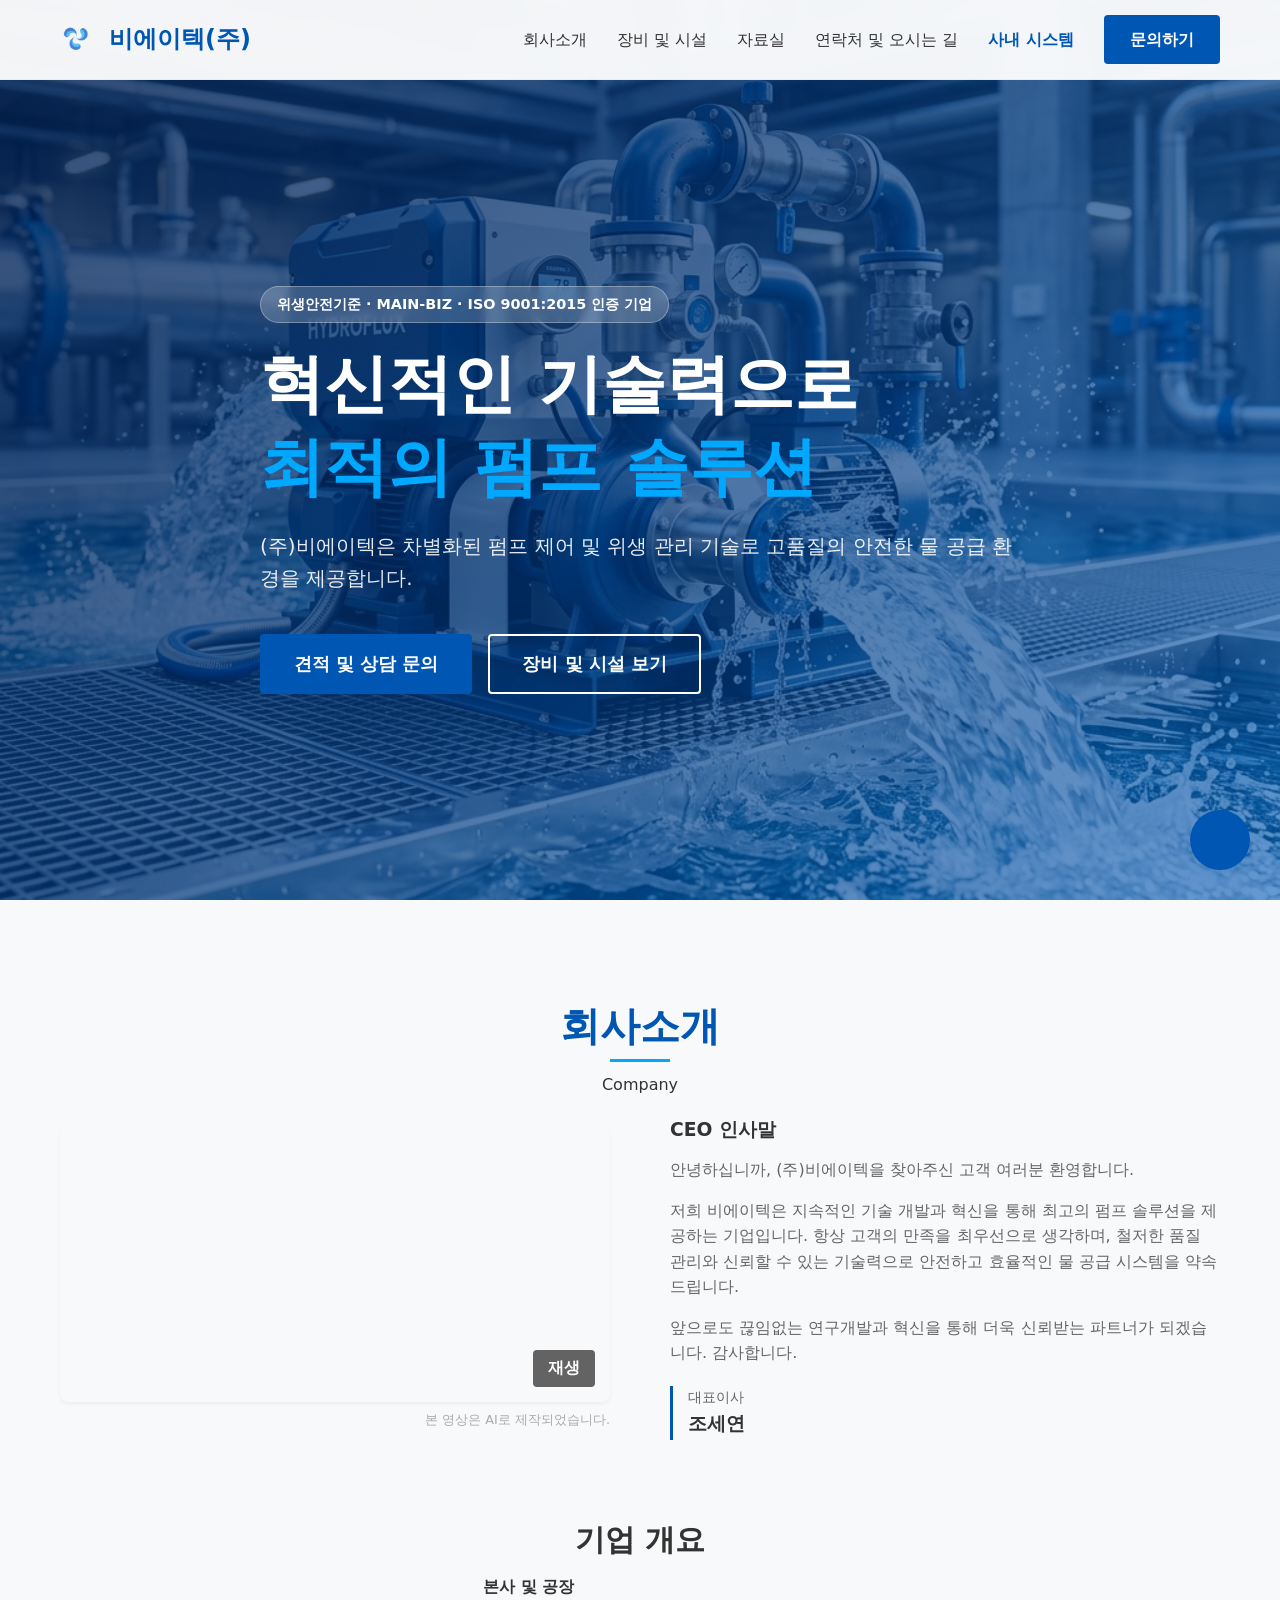
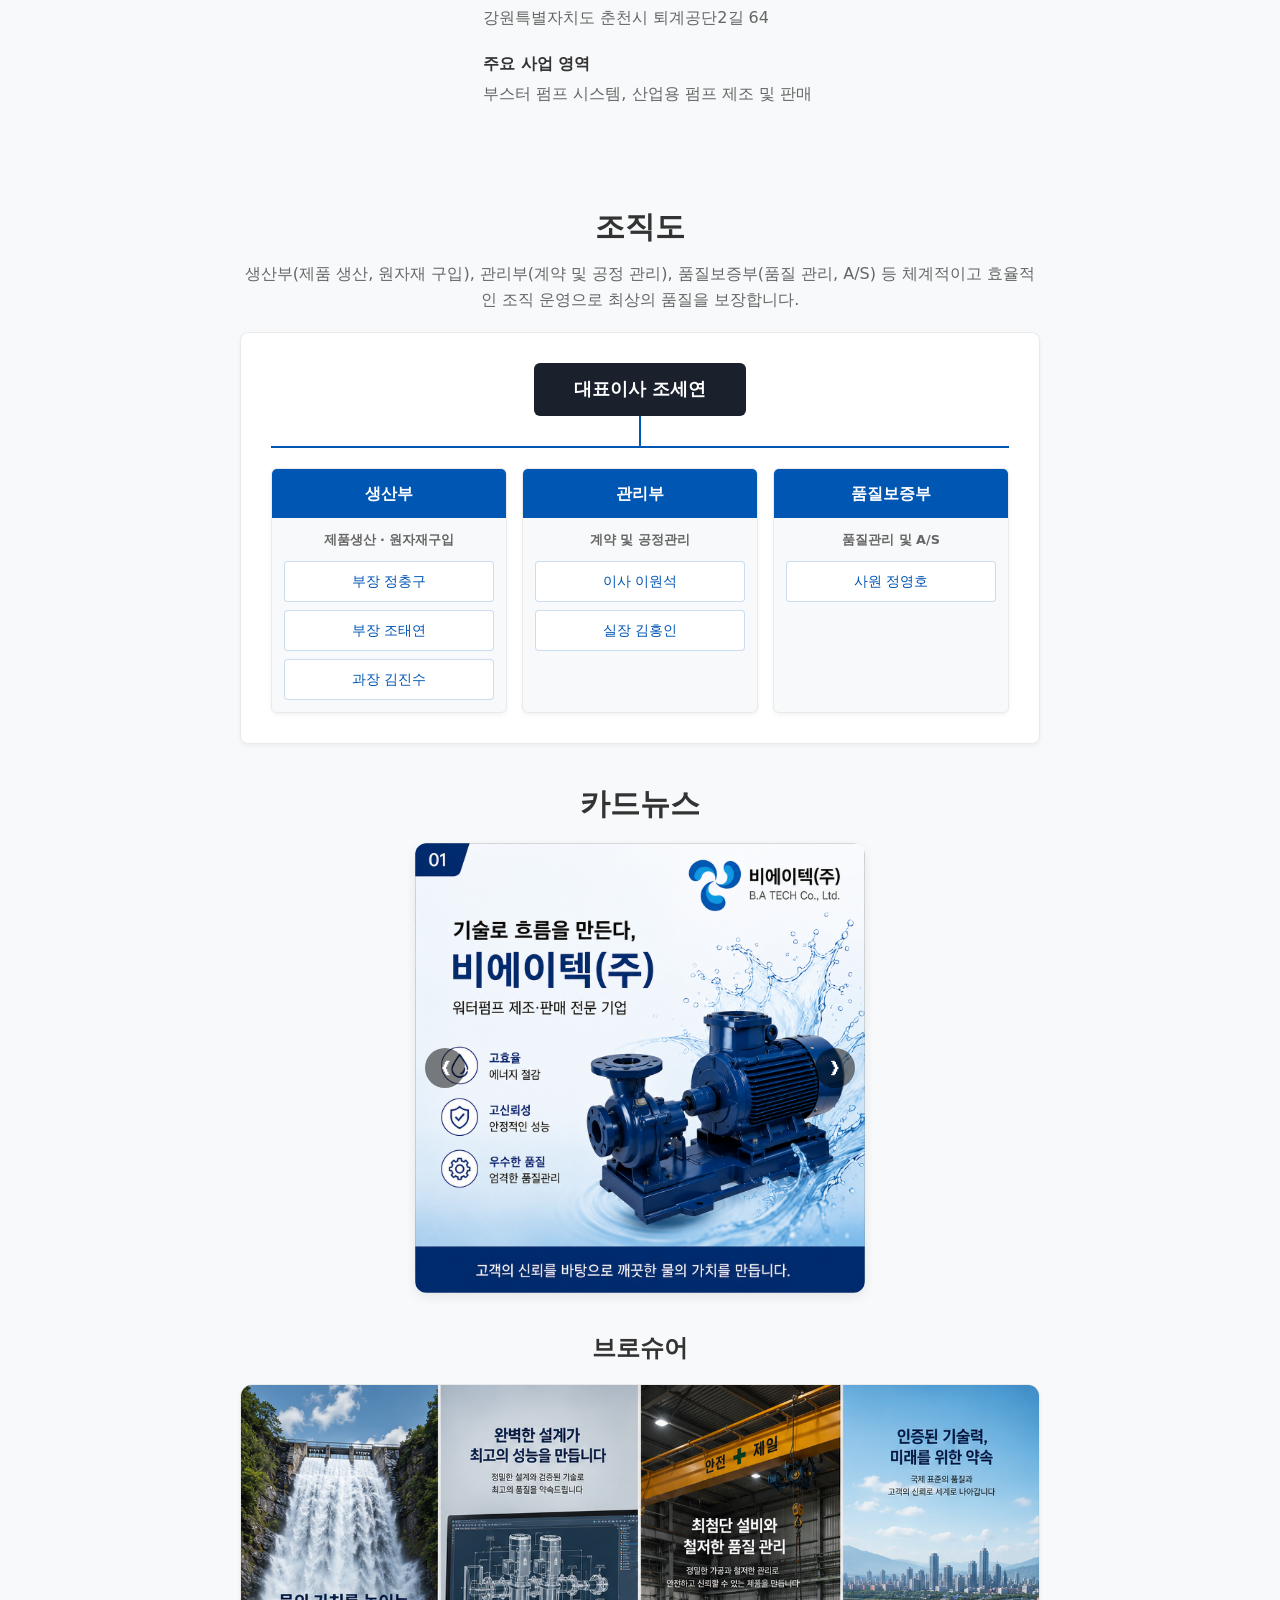
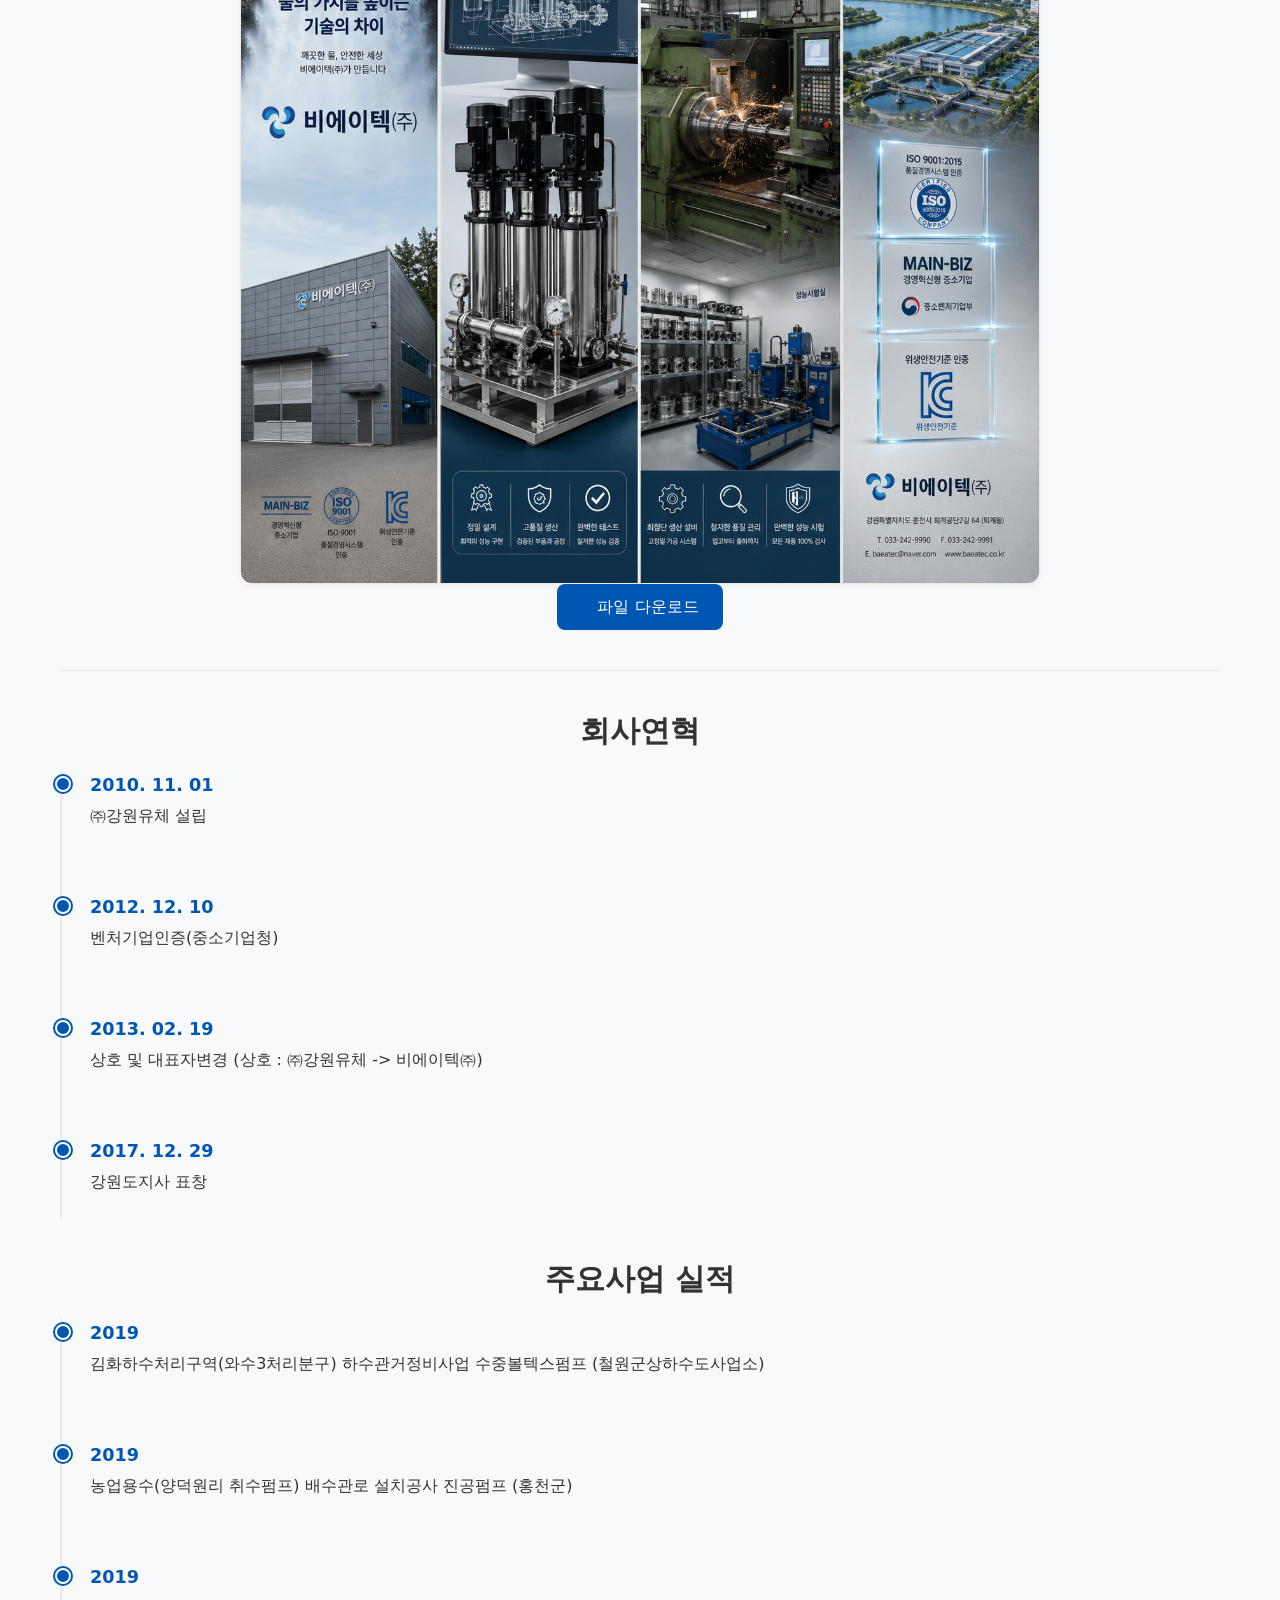
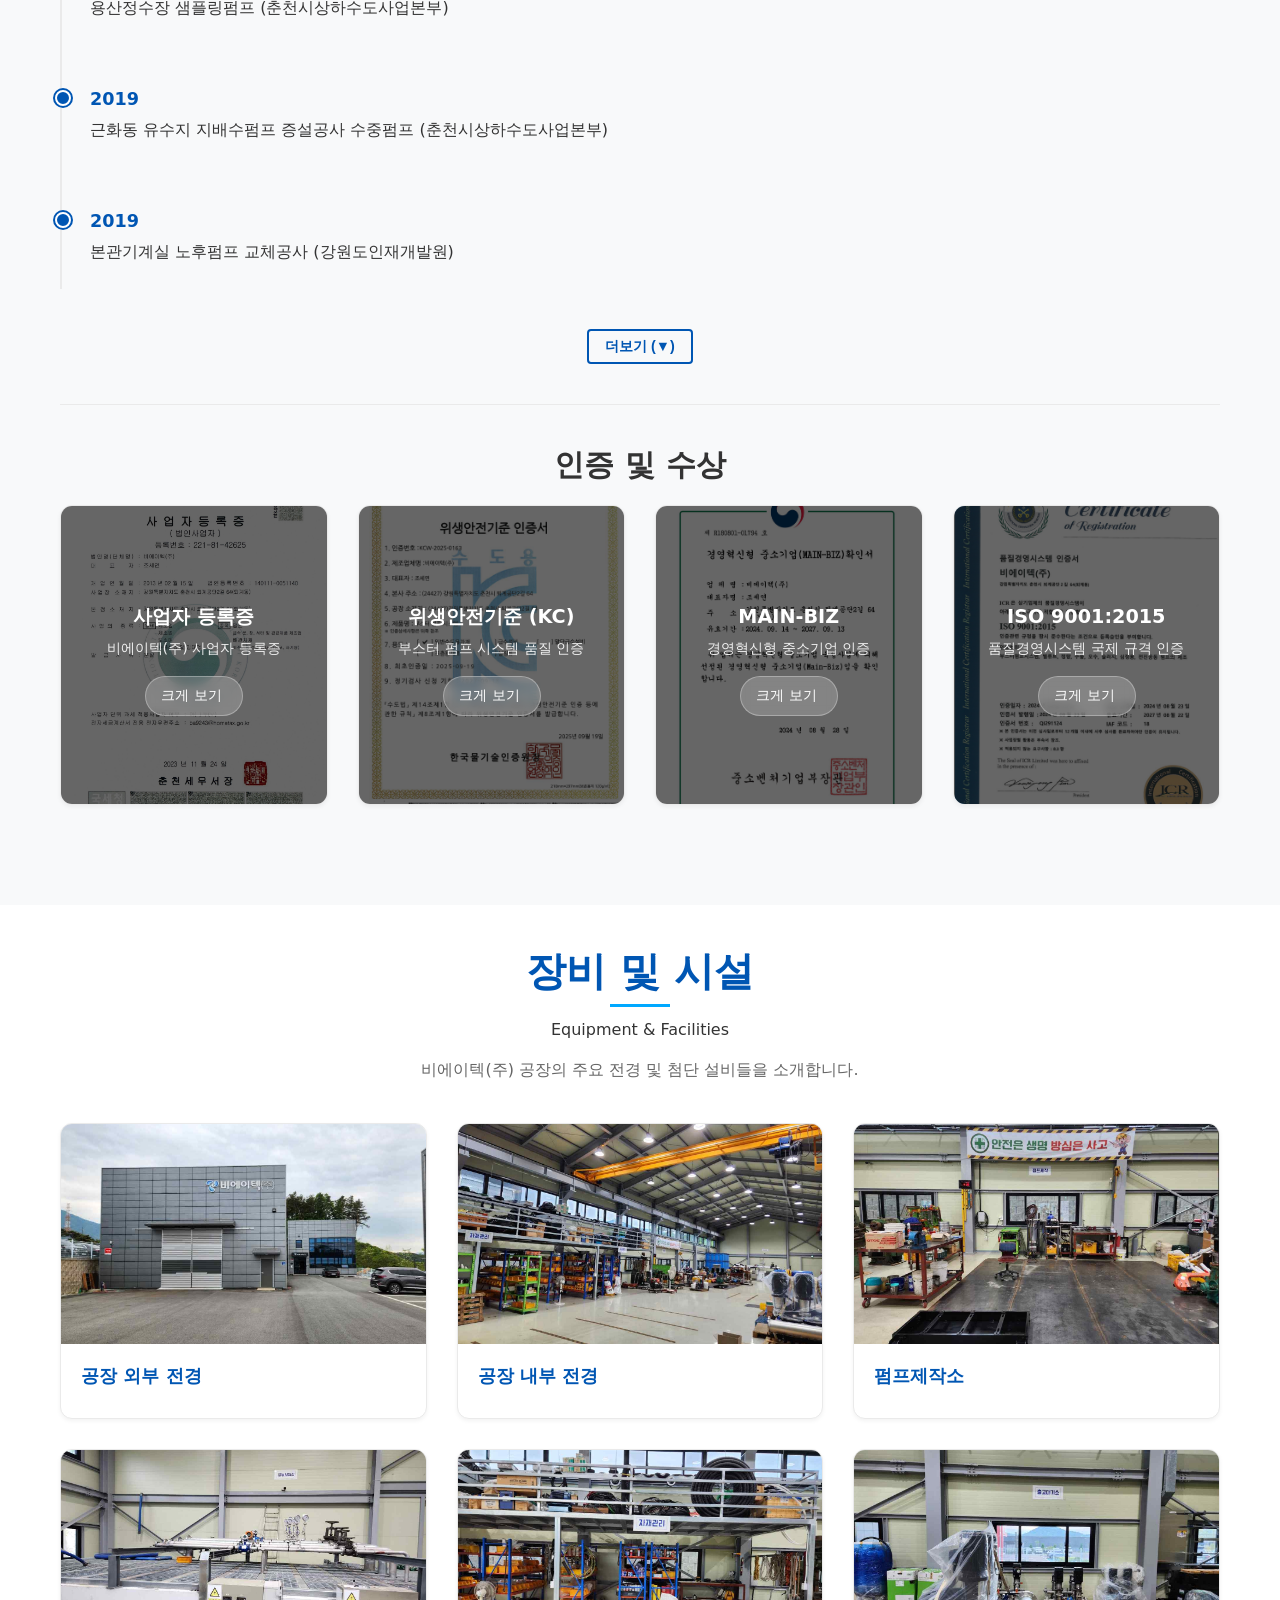
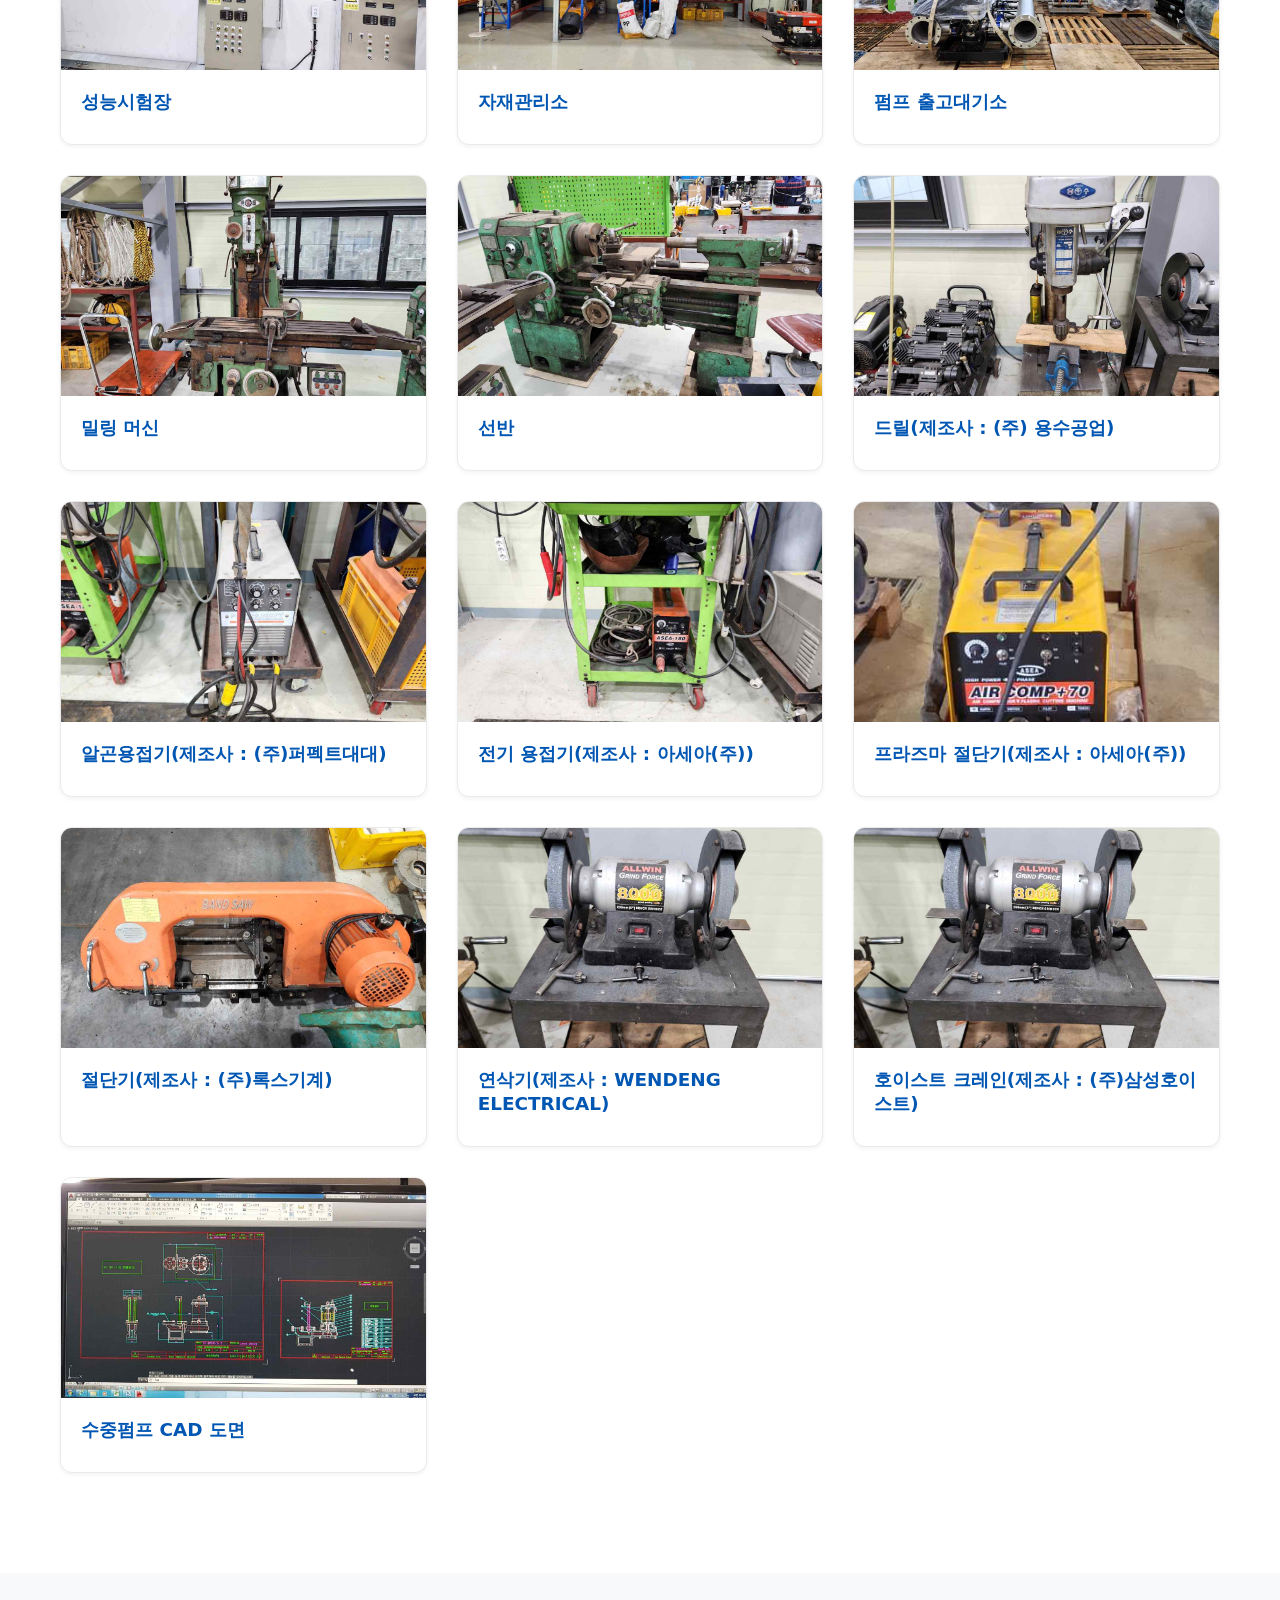
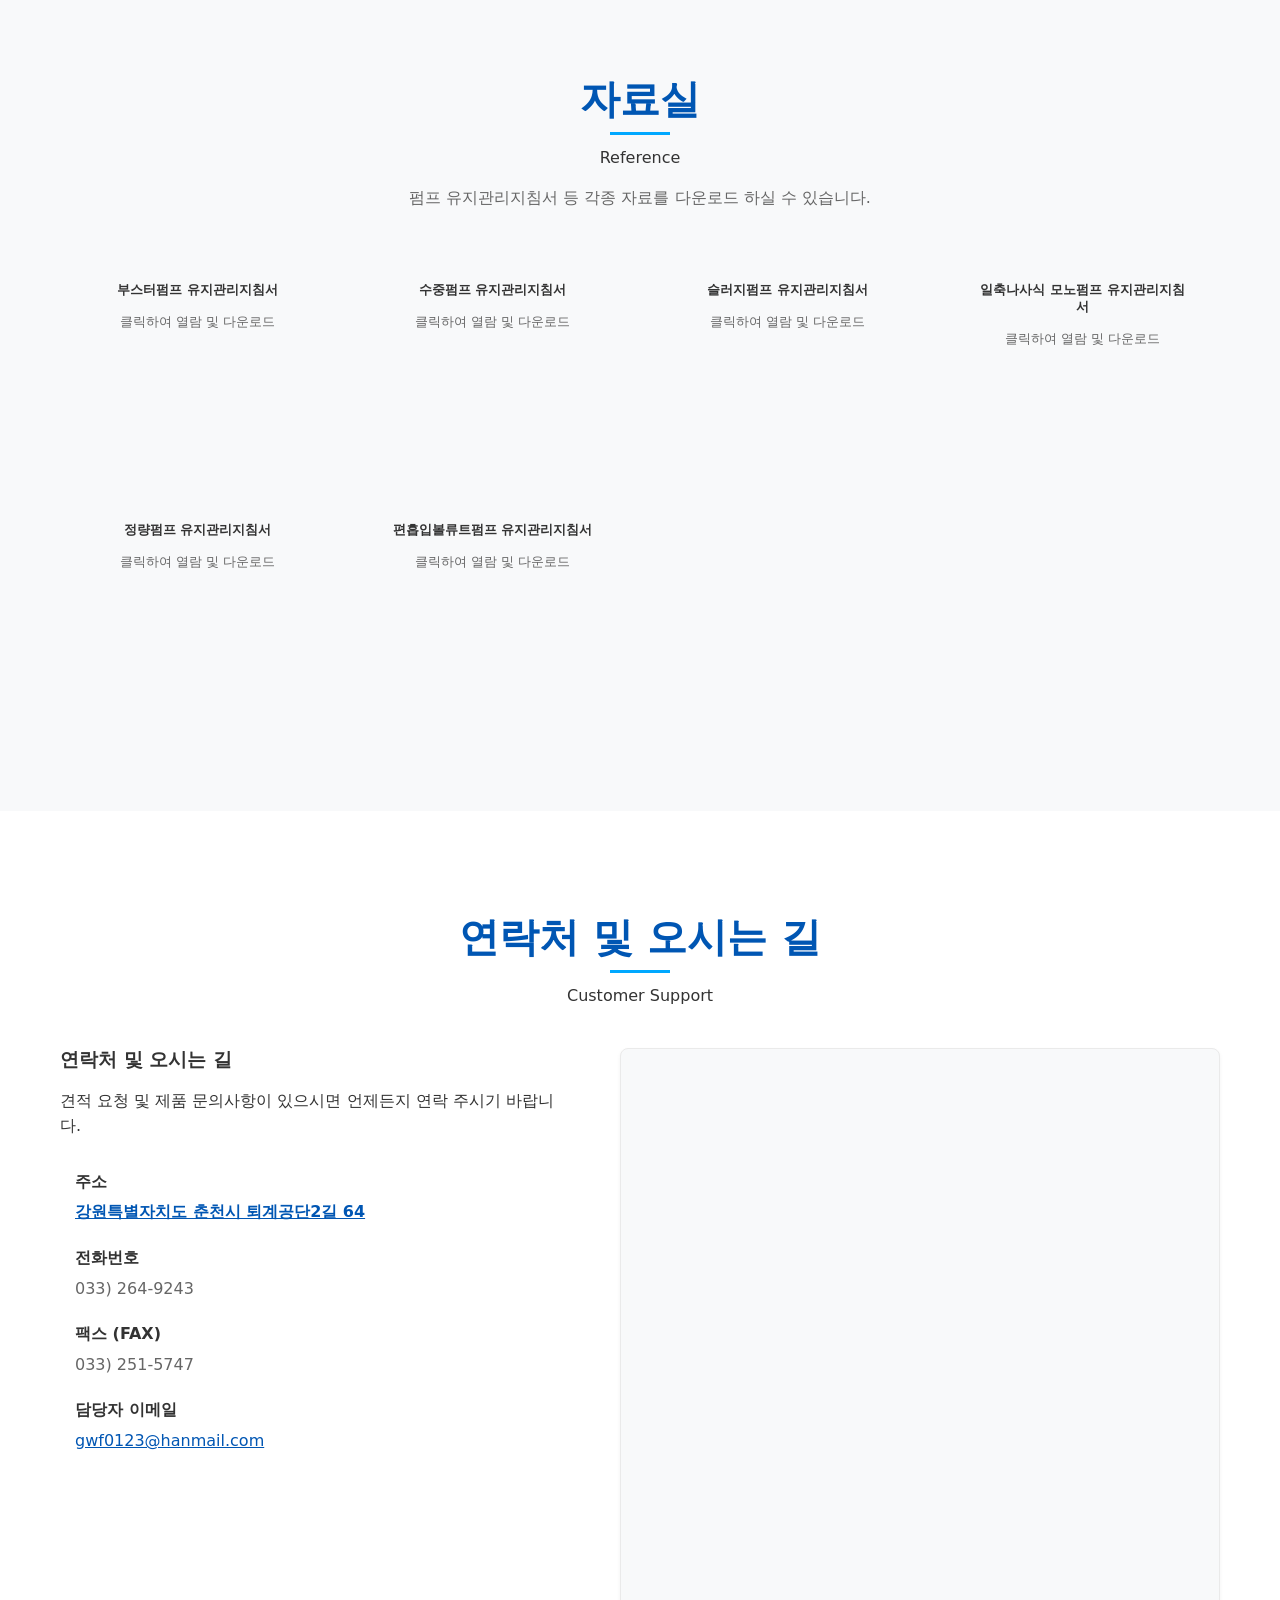
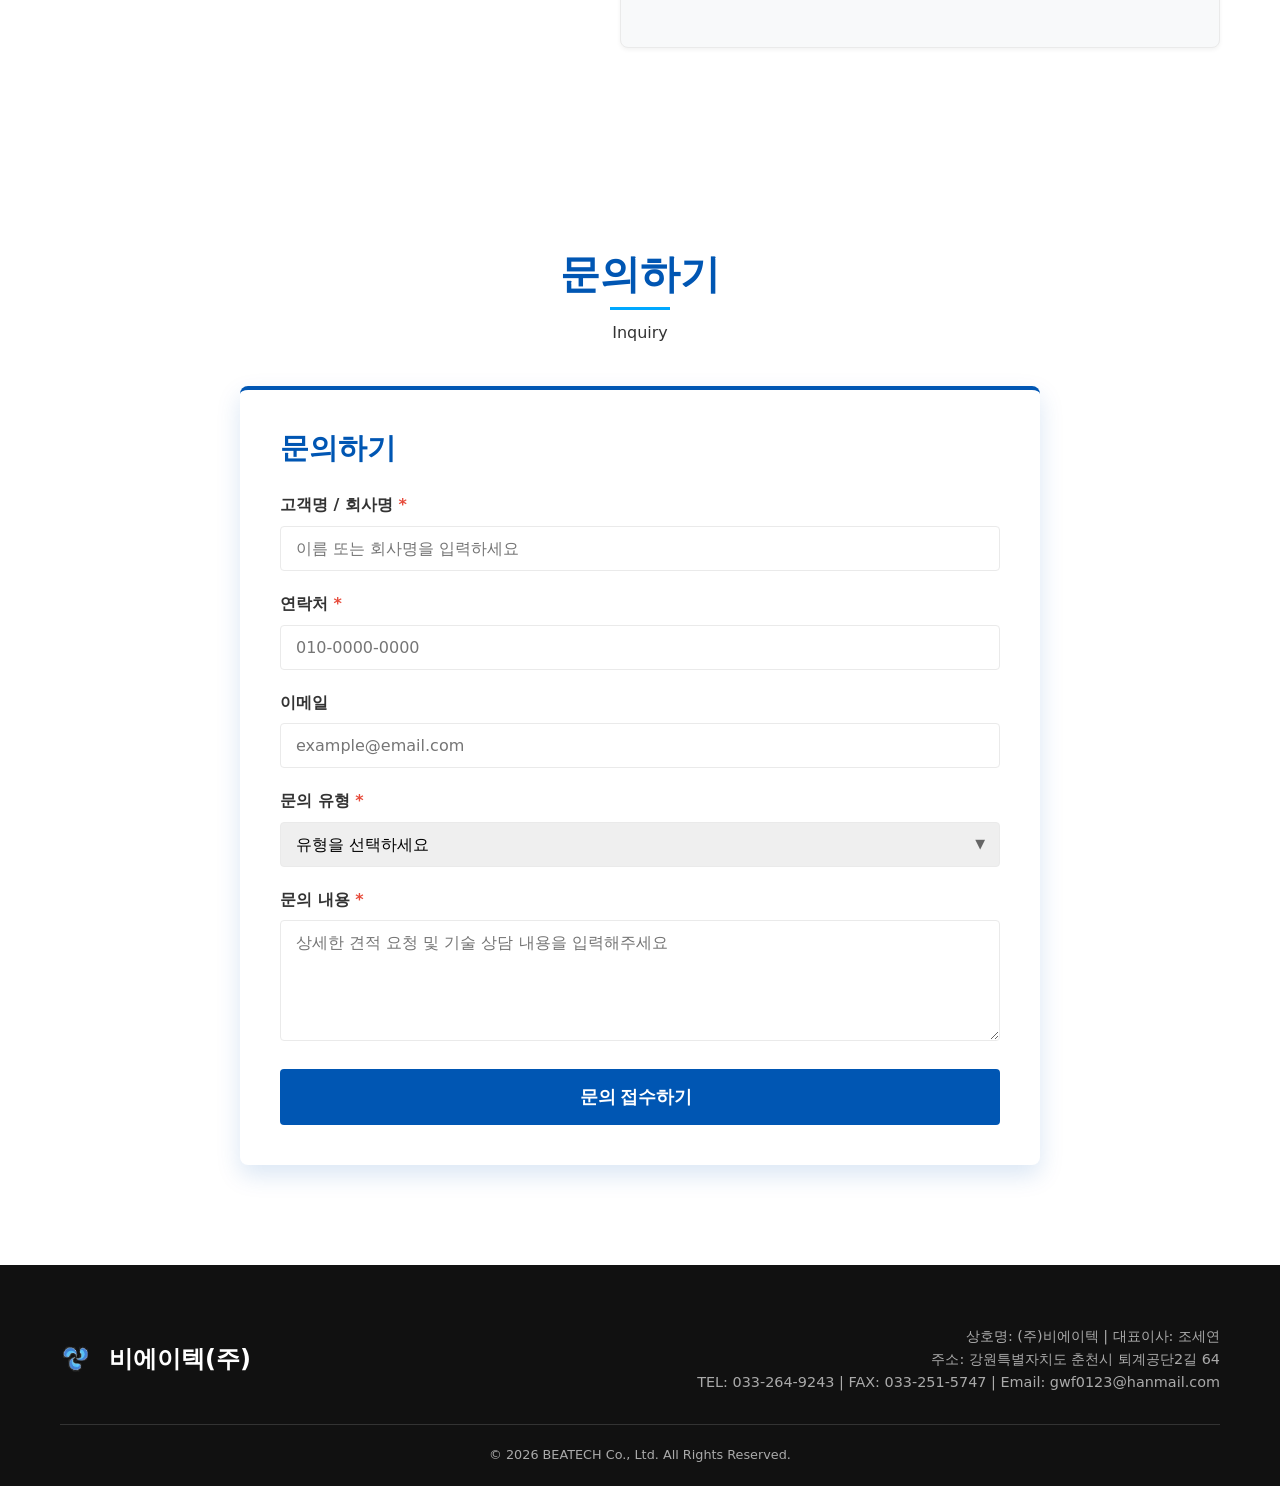
==== commit fa251468: "ㅇ" ====
--- a/index.html
+++ b/index.html
@@ -656,6 +656,10 @@
                             <input type="tel" id="phone" name="phone" required placeholder="010-0000-0000">
                         </div>
                         <div class="form-group">
+                            <label for="email">이메일</label>
+                            <input type="email" id="email" name="email" placeholder="example@email.com">
+                        </div>
+                        <div class="form-group">
                             <label for="type">문의 유형 <span class="required">*</span></label>
                             <div class="custom-select">
                                 <select id="type" name="type" required>
@@ -794,7 +798,72 @@
     </div>
 
     <!-- JS -->
+    <!-- 사내 캘린더 메인 모달 -->
+    <div id="calendar-modal-overlay" style="display:none; position:fixed; top:0; left:0; width:100%; height:100%; background:rgba(0,0,0,0.6); z-index:2100; align-items:center; justify-content:center;">
+        <div id="calendar-modal" style="background:#fff; width:95%; max-width:900px; border-radius:12px; overflow:hidden; box-shadow:0 15px 30px rgba(0,0,0,0.2); display:flex; flex-direction:column; max-height:90vh;">
+            <div style="background:#17a2b8; color:#fff; padding:15px 20px; display:flex; justify-content:space-between; align-items:center; flex-shrink:0;">
+                <div style="display:flex; align-items:center; gap:10px;">
+                    <button onclick="closeCalendarModal()" style="background:none; border:none; cursor:pointer; color:#fff;"><i class="ph ph-arrow-left" style="font-size:1.2rem;"></i></button>
+                    <h4 style="margin:0; font-size:1.2rem; color:#fff;"><i class="ph-fill ph-calendar-blank"></i> 사내 캘린더</h4>
+                </div>
+                <button onclick="closeCalendarModal()" style="background:none; border:none; font-size:1.5rem; cursor:pointer; color:#fff;">&times;</button>
+            </div>
+            
+            <div style="padding: 20px; flex-grow:1; overflow-y:auto; display:flex; flex-direction:column;">
+                <!-- 캘린더 헤더 (연월 및 이동 버튼) -->
+                <div style="display:flex; justify-content:space-between; align-items:center; margin-bottom:20px;">
+                    <button class="btn btn-outline-secondary" onclick="changeMonth(-1)" style="padding:5px 15px;">&#10094; 이전달</button>
+                    <h5 id="calendar-title" style="margin:0; font-weight:700; font-size:1.5rem;">2026년 6월</h5>
+                    <button class="btn btn-outline-secondary" onclick="changeMonth(1)" style="padding:5px 15px;">다음달 &#10095;</button>
+                </div>
+                <!-- 캘린더 그리드 -->
+                <div class="calendar-grid">
+                    <div class="calendar-header-day text-danger">일</div>
+                    <div class="calendar-header-day">월</div>
+                    <div class="calendar-header-day">화</div>
+                    <div class="calendar-header-day">수</div>
+                    <div class="calendar-header-day">목</div>
+                    <div class="calendar-header-day">금</div>
+                    <div class="calendar-header-day text-primary">토</div>
+                    <!-- 요일들이 동적으로 생성될 영역 -->
+                </div>
+                <div class="calendar-body" id="calendar-body">
+                    <!-- 날짜들이 동적으로 생성될 영역 -->
+                </div>
+            </div>
+        </div>
+    </div>
+
+    <!-- 일정 추가/수정 팝업 모달 -->
+    <div id="schedule-modal-overlay" style="display:none; position:fixed; top:0; left:0; width:100%; height:100%; background:rgba(0,0,0,0.5); z-index:2200; align-items:center; justify-content:center;">
+        <div style="background:#fff; width:90%; max-width:400px; border-radius:8px; overflow:hidden;">
+            <div style="background:#f8f9fa; border-bottom:1px solid #ddd; padding:15px; display:flex; justify-content:space-between; align-items:center;">
+                <h5 id="schedule-modal-title" style="margin:0; font-weight:600;">일정 등록</h5>
+                <button onclick="closeScheduleModal()" style="background:none; border:none; font-size:1.2rem; cursor:pointer;">&times;</button>
+            </div>
+            <div style="padding:20px;">
+                <p id="schedule-date-display" style="font-weight:600; color:#555; margin-bottom:15px;"></p>
+                <input type="hidden" id="schedule-date-input">
+                <input type="hidden" id="schedule-id-input">
+                
+                <div class="form-group mb-3">
+                    <label>일정 제목</label>
+                    <input type="text" id="schedule-title-input" class="form-control" placeholder="일정을 입력하세요" required>
+                </div>
+                
+                <div style="display:flex; justify-content:space-between; margin-top:20px;">
+                    <button id="btn-delete-schedule" class="btn btn-danger" onclick="deleteSchedule()" style="display:none;">삭제</button>
+                    <div style="margin-left:auto; display:flex; gap:10px;">
+                        <button class="btn btn-secondary" onclick="closeScheduleModal()">취소</button>
+                        <button class="btn btn-primary" onclick="saveSchedule()">저장</button>
+                    </div>
+                </div>
+            </div>
+        </div>
+    </div>
+
     <script src="knowledge_base.js"></script>
+    <script src="calendar.js"></script>
     <script src="main.js"></script>
 
     <!-- Certificate Lightbox Modal -->
@@ -862,6 +931,10 @@
                     <a href="javascript:void(0)" onclick="openBoardList()" class="card text-center" style="text-decoration:none; padding:30px 15px; border:1px solid #eee; border-radius:8px; transition:all 0.3s ease; box-shadow: 0 4px 6px rgba(0,0,0,0.05);">
                         <i class="ph-fill ph-megaphone text-warning" style="font-size:3rem; margin-bottom:15px;"></i>
                         <h6 class="text-dark" style="margin:0; font-weight:600;">사내 공지사항</h6>
+                    </a>
+                    <a href="javascript:void(0)" onclick="openCalendarModal()" class="card text-center" style="text-decoration:none; padding:30px 15px; border:1px solid #eee; border-radius:8px; transition:all 0.3s ease; box-shadow: 0 4px 6px rgba(0,0,0,0.05);">
+                        <i class="ph-fill ph-calendar-blank text-info" style="font-size:3rem; margin-bottom:15px; color:#17a2b8;"></i>
+                        <h6 class="text-dark" style="margin:0; font-weight:600;">사내 캘린더</h6>
                     </a>
                 </div>
             </div>
--- a/style.css
+++ b/style.css
@@ -1561,3 +1561,63 @@
 .board-row:hover {
     background-color: #f1f3f5 !important;
 }
+
+/* Calendar Styles */
+.calendar-grid, .calendar-body {
+    display: grid;
+    grid-template-columns: repeat(7, 1fr);
+    width: 100%;
+}
+.calendar-header-day {
+    text-align: center;
+    font-weight: bold;
+    padding: 10px;
+    background: #f8f9fa;
+    border: 1px solid #ddd;
+}
+.calendar-day {
+    min-height: 100px;
+    padding: 5px;
+    border: 1px solid #eee;
+    background: #fff;
+    cursor: pointer;
+    transition: background 0.2s;
+    position: relative;
+}
+.calendar-day:hover {
+    background: #f1f8ff;
+}
+.calendar-day.empty {
+    background: #fafafa;
+    cursor: default;
+}
+.calendar-date-number {
+    font-weight: bold;
+    margin-bottom: 5px;
+    font-size: 0.9rem;
+}
+.calendar-day.sunday .calendar-date-number {
+    color: #e74c3c;
+}
+.calendar-day.saturday .calendar-date-number {
+    color: #0056b3;
+}
+.calendar-day.holiday .calendar-date-number {
+    color: #e74c3c;
+}
+.holiday-name {
+    font-size: 0.75rem;
+    color: #e74c3c;
+    margin-bottom: 5px;
+}
+.schedule-item {
+    background: #17a2b8;
+    color: #fff;
+    font-size: 0.75rem;
+    padding: 2px 5px;
+    border-radius: 4px;
+    margin-bottom: 3px;
+    white-space: nowrap;
+    overflow: hidden;
+    text-overflow: ellipsis;
+}
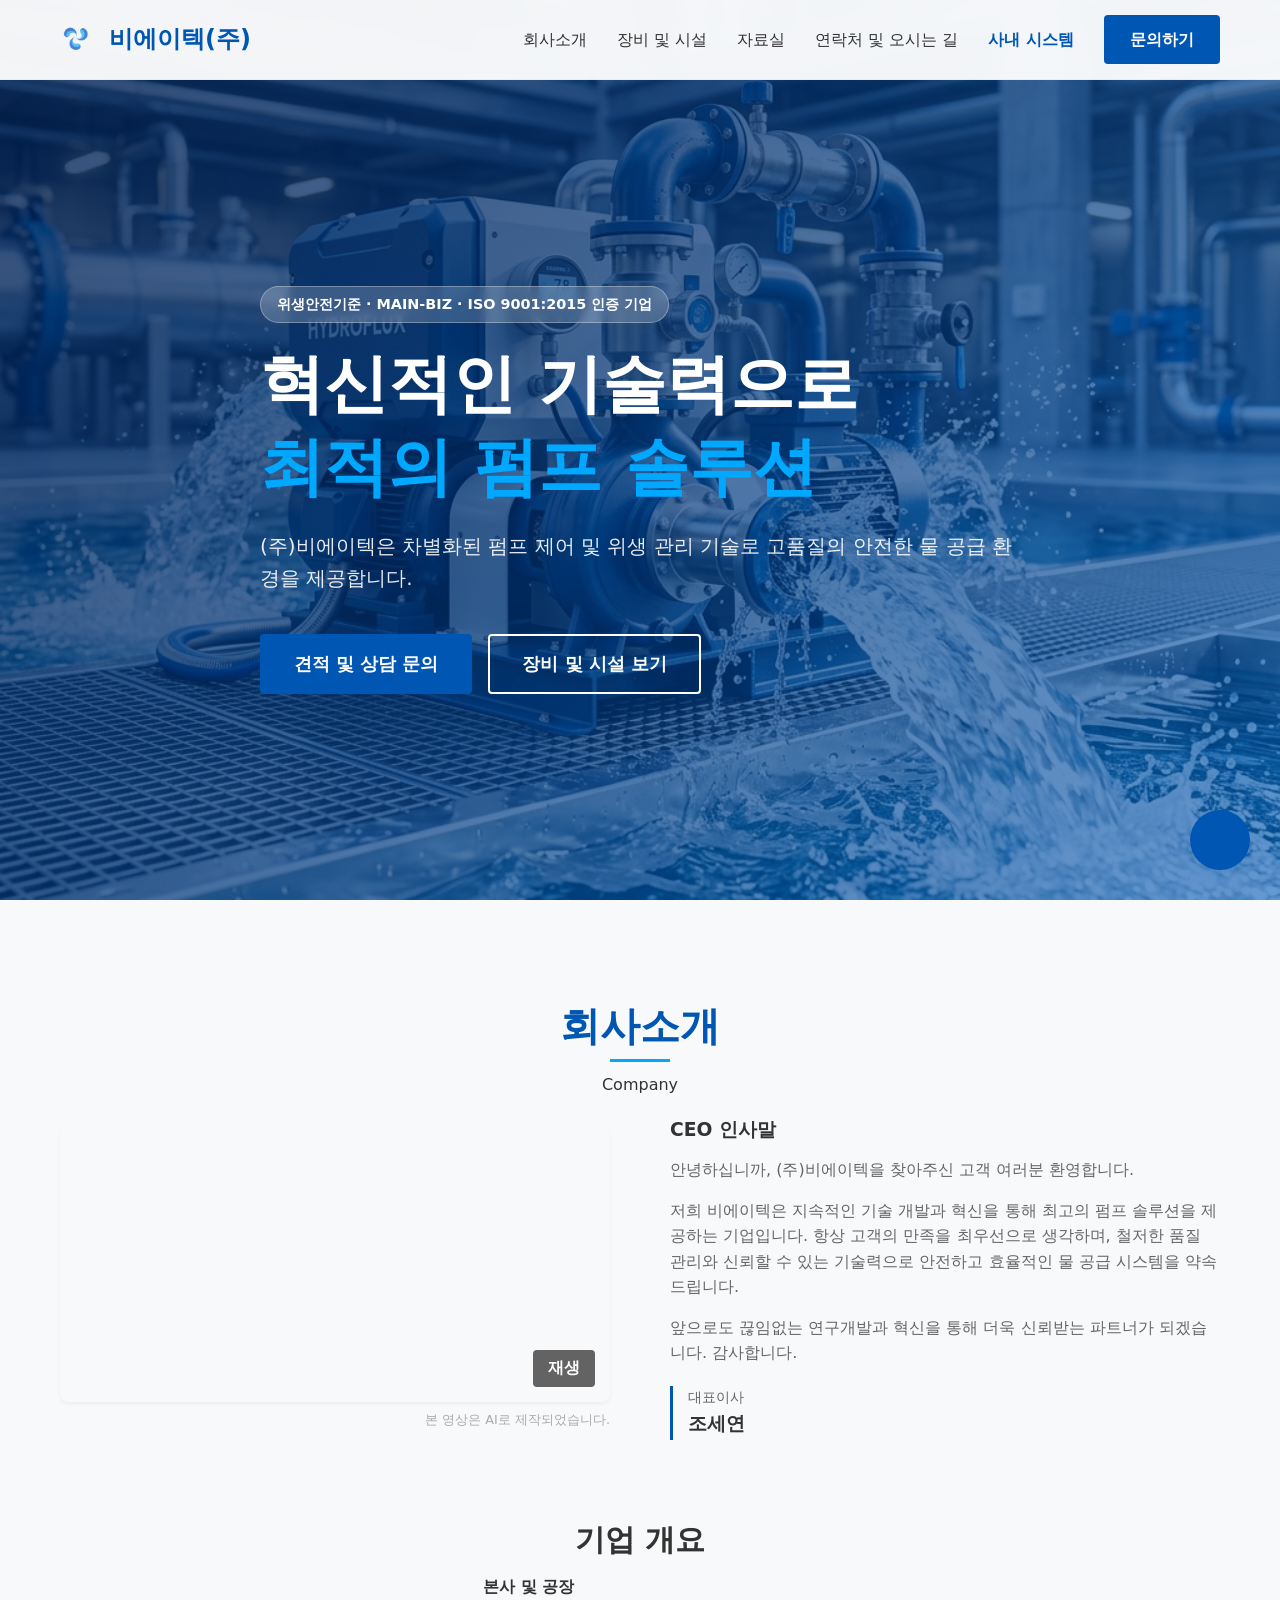
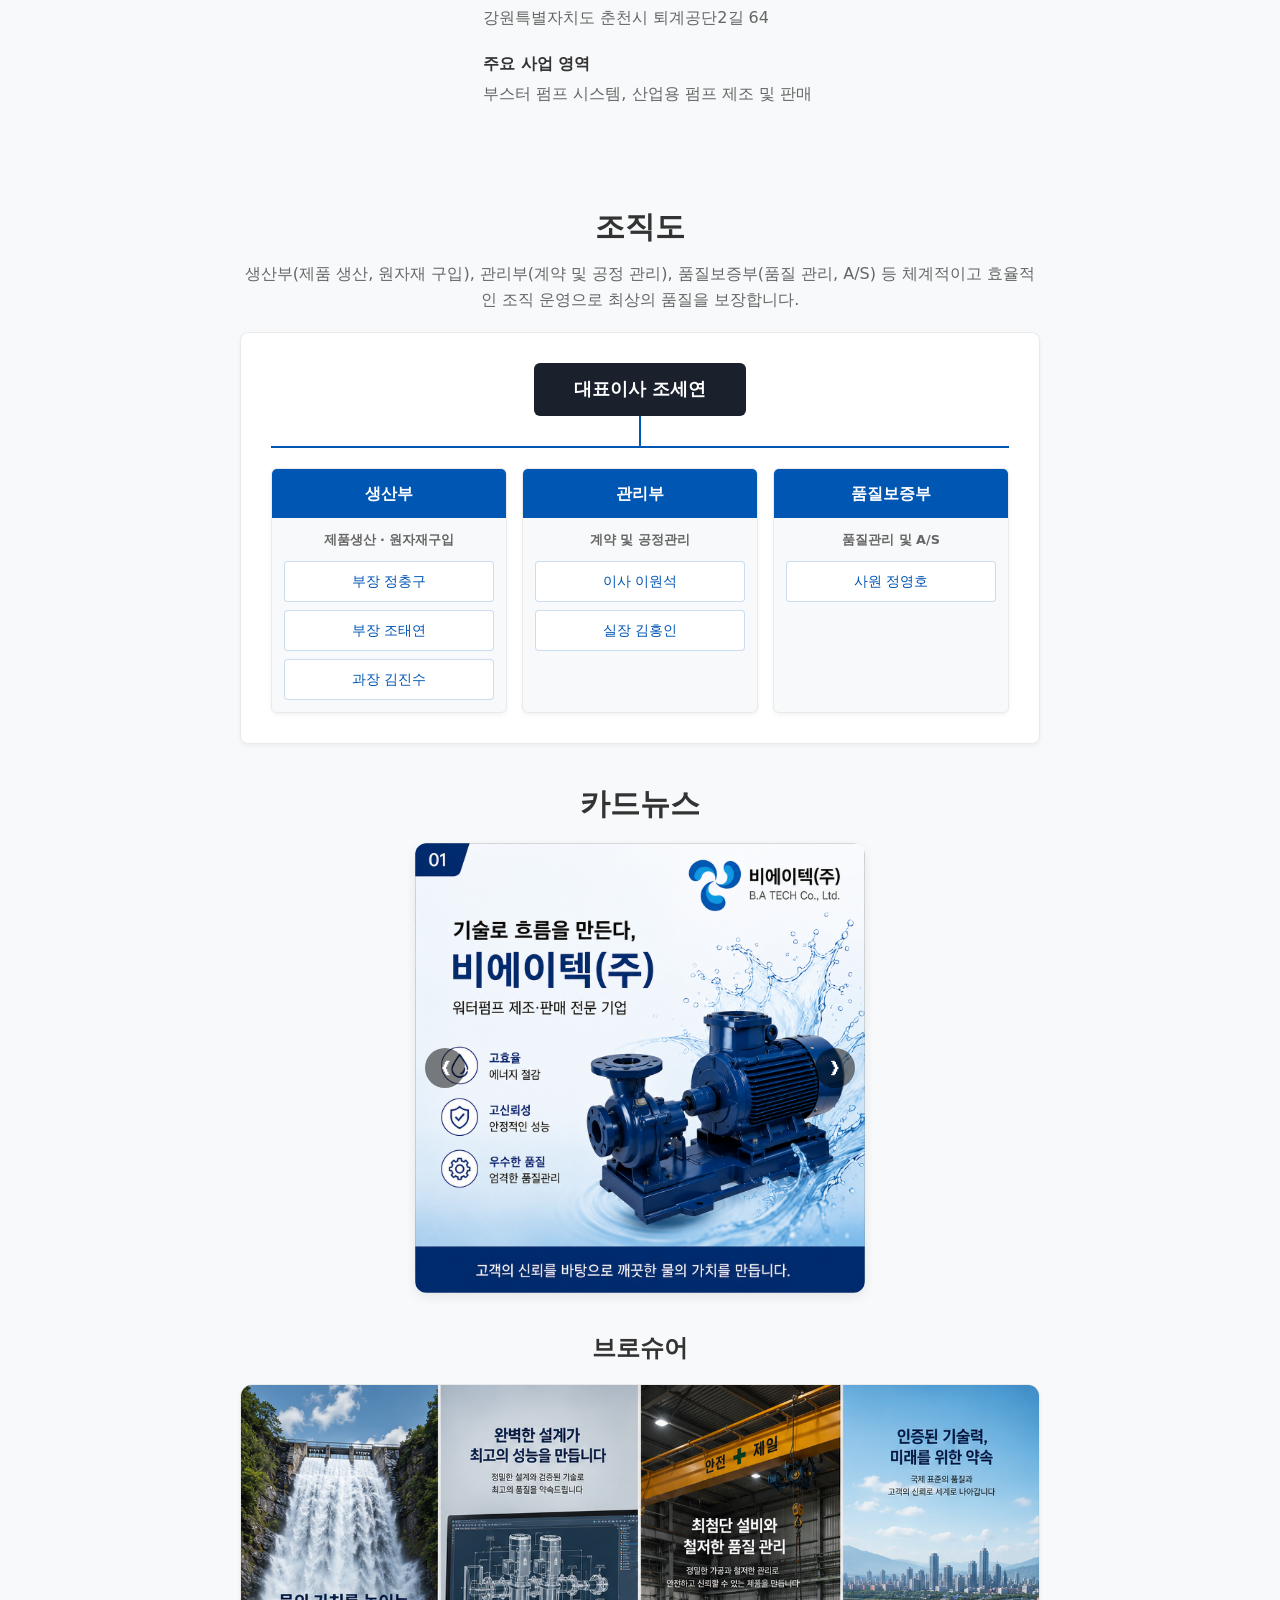
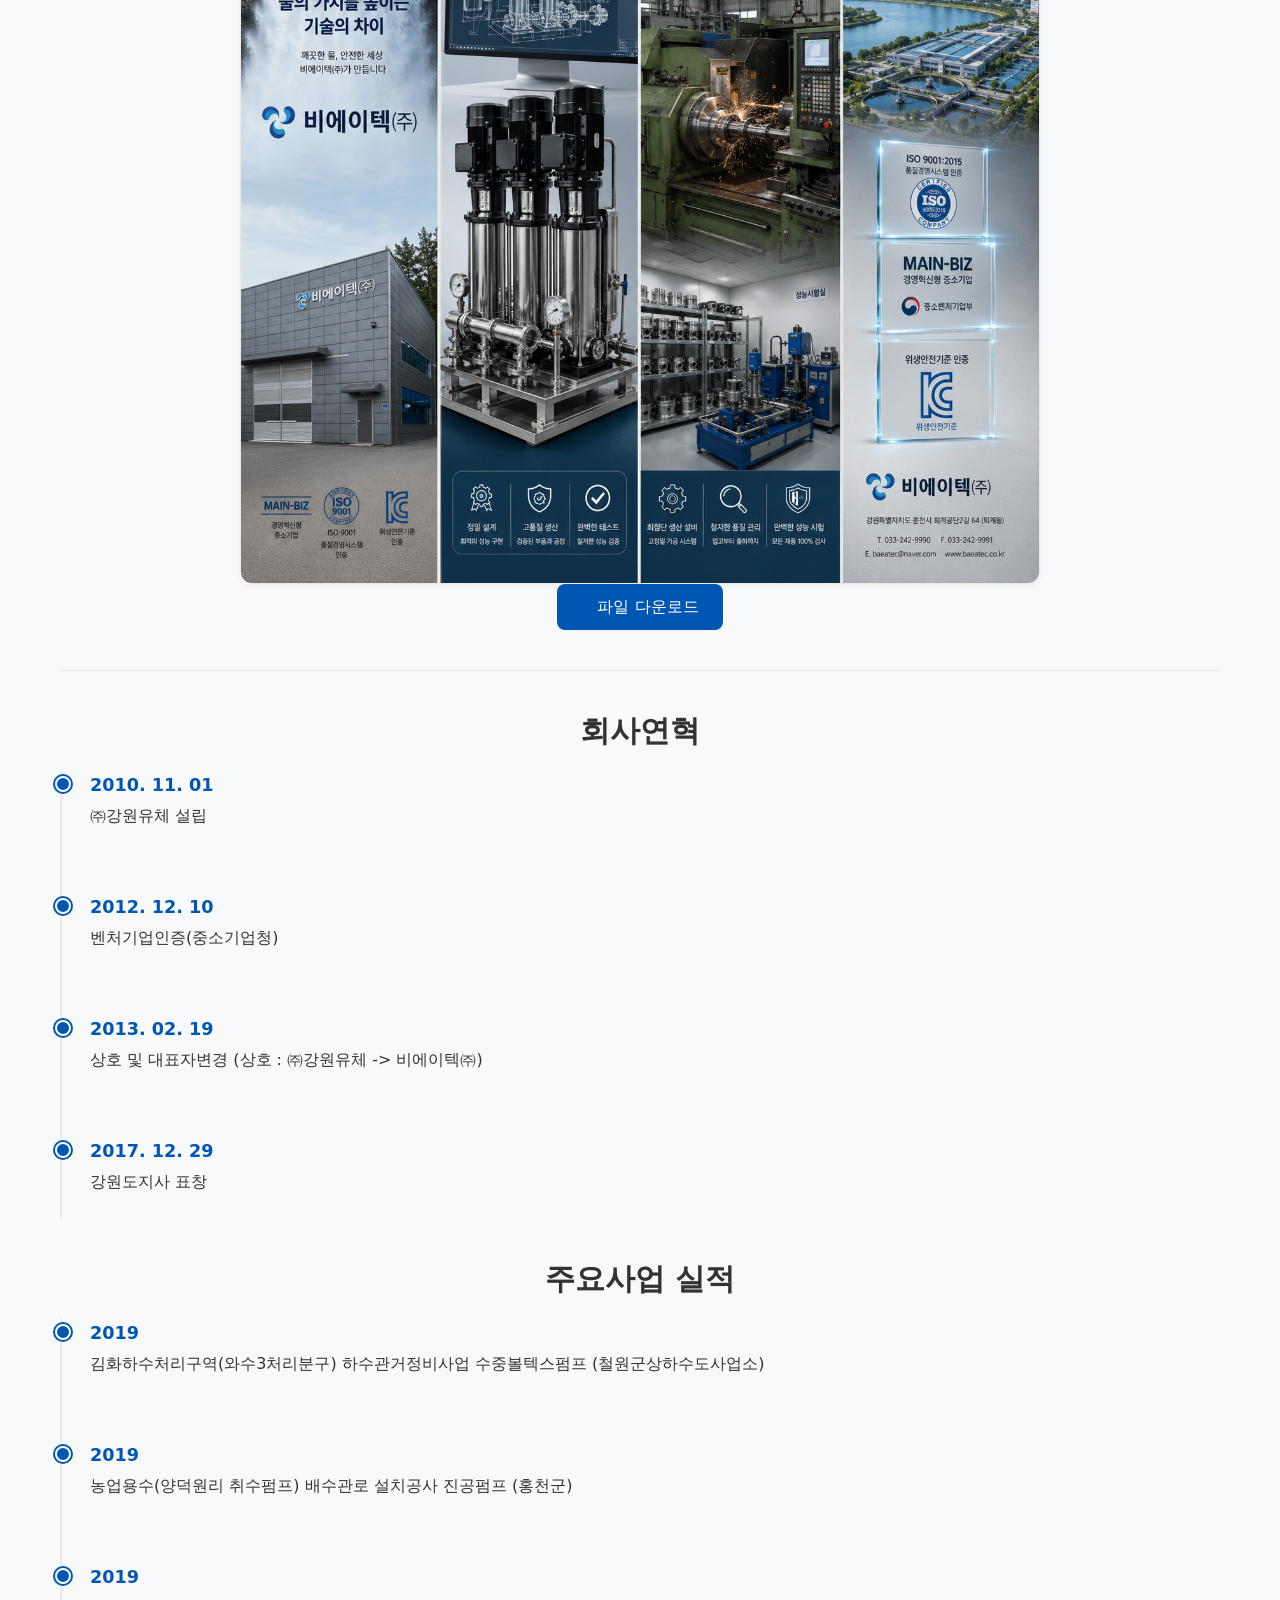
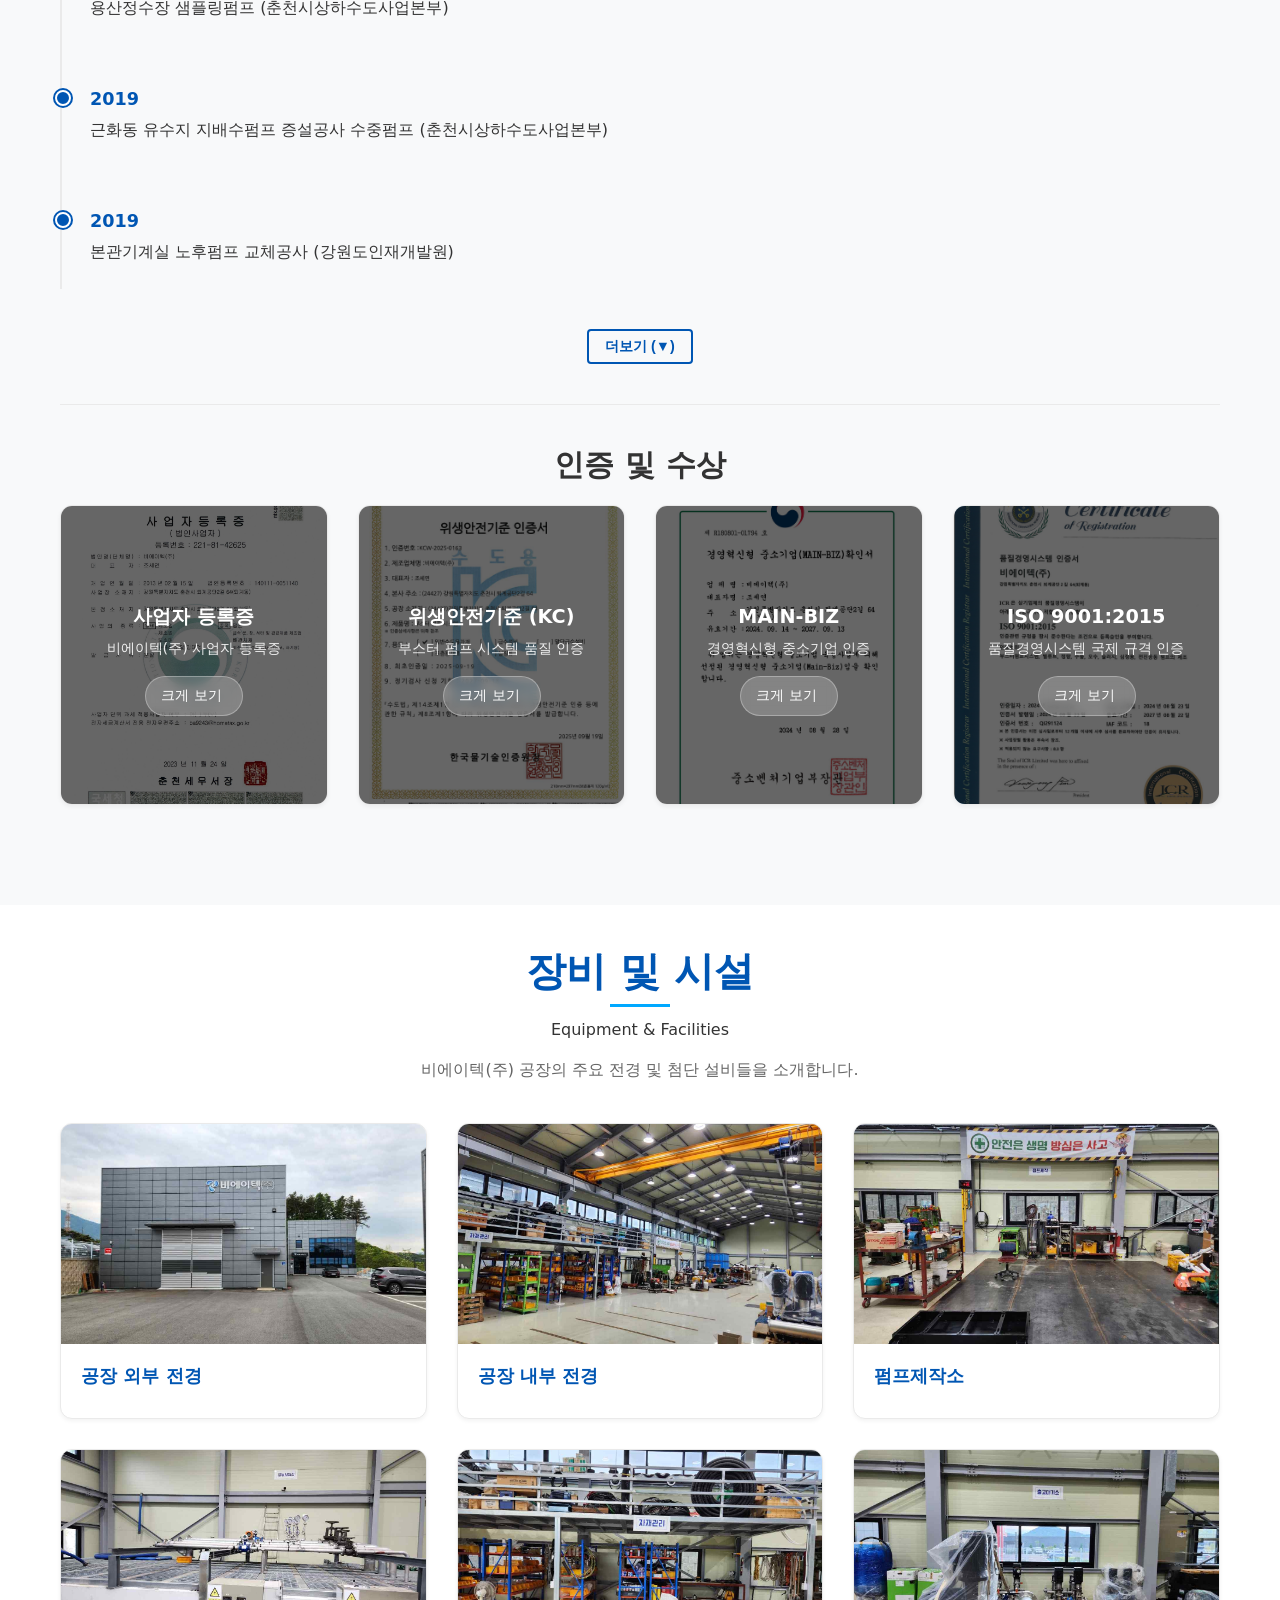
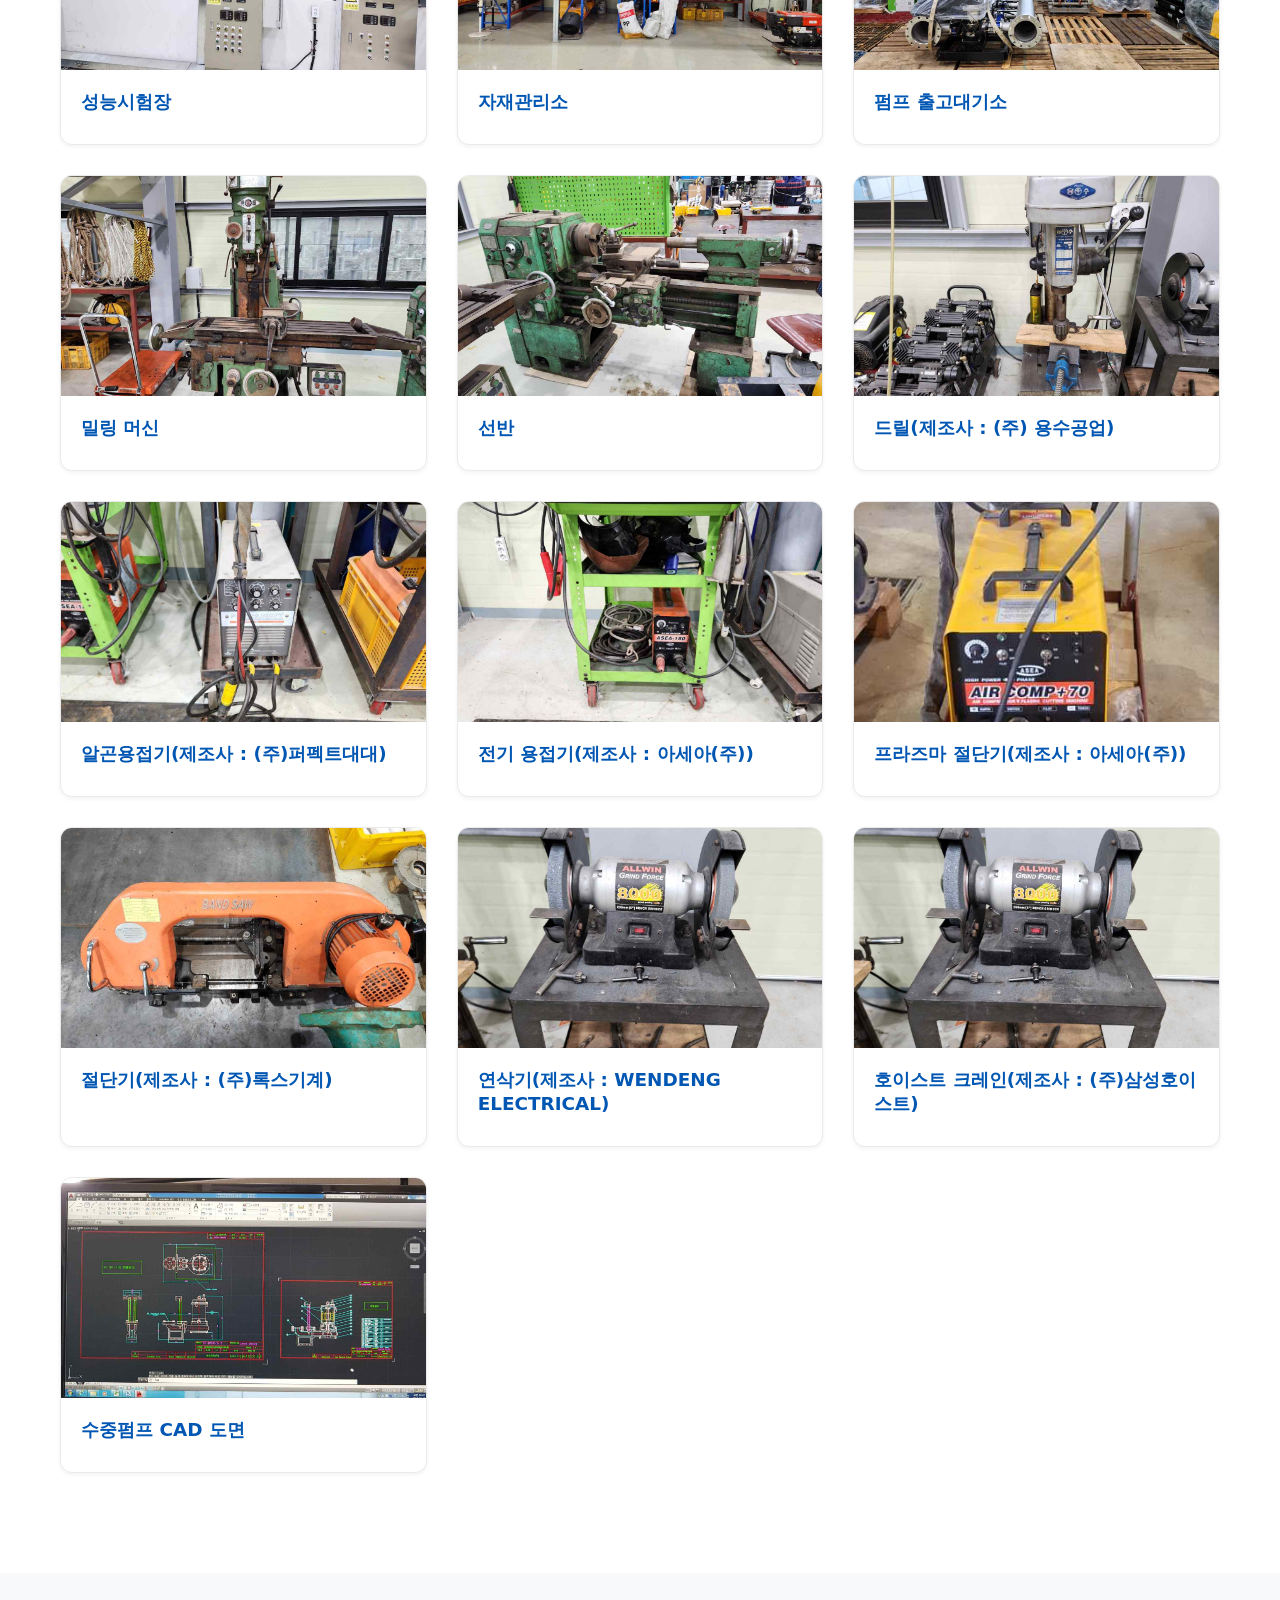
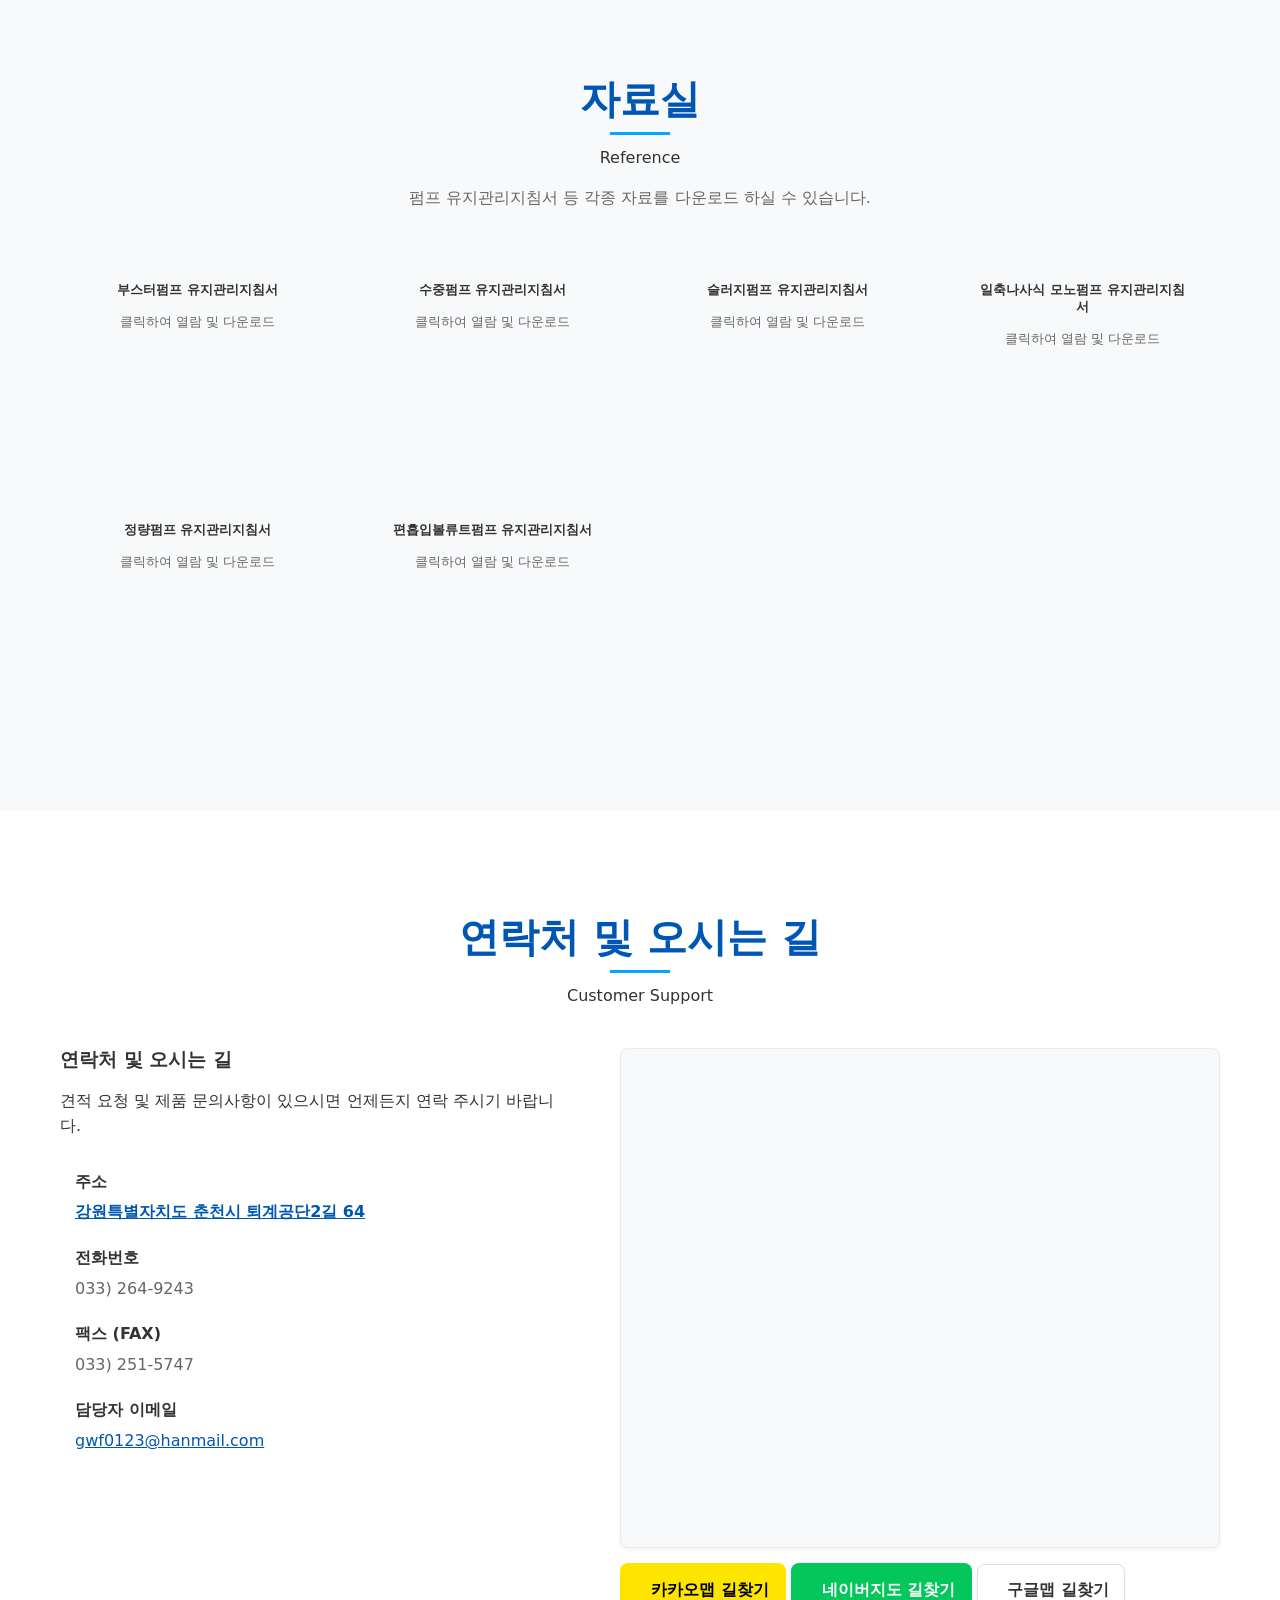
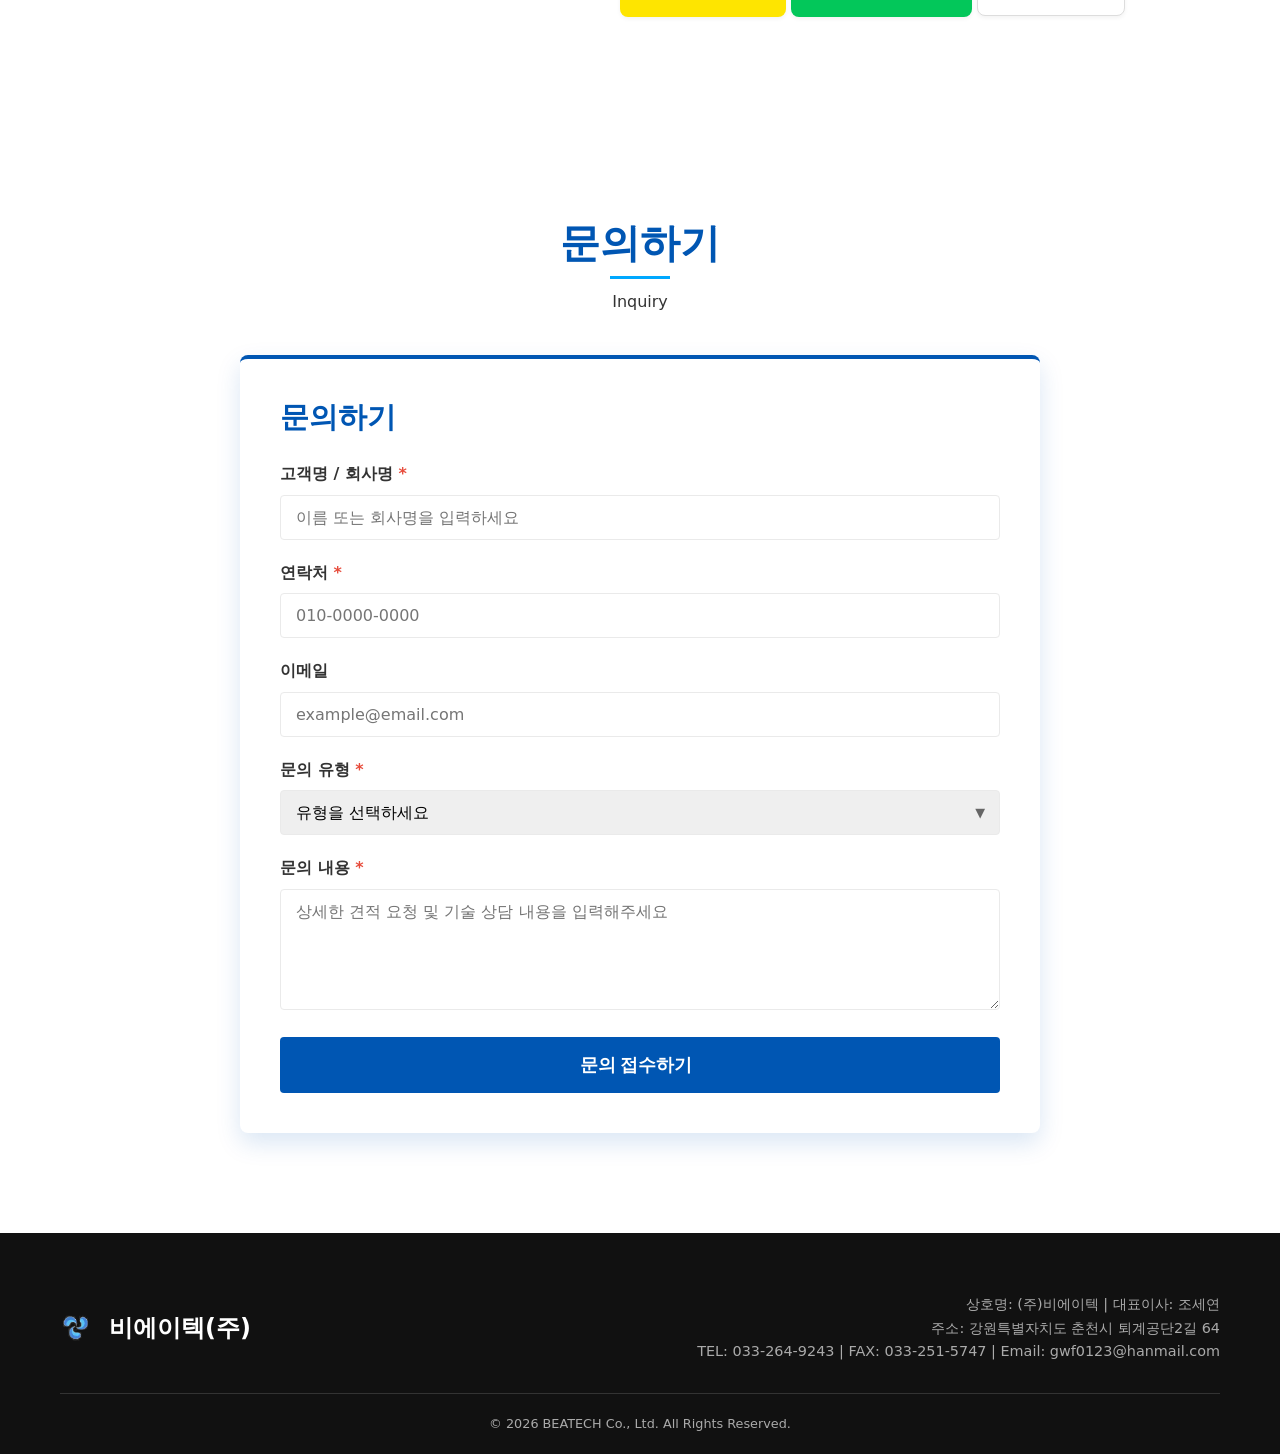
==== commit 525ab89a: "맵 수정" ====
--- a/index.html
+++ b/index.html
@@ -620,16 +620,31 @@
                     </ul>
                 </div>
 
-                <!-- 네이버 지도 연동 -->
-                <div class="map-container fade-up" style="height: 100%; min-height: 600px; border-radius: 8px; overflow: hidden; box-shadow: var(--shadow-sm); border: 1px solid var(--border-color);">
-                    <iframe 
-                        src="https://map.naver.com/p/search/%EA%B0%95%EC%9B%90%ED%8A%B9%EB%B3%84%EC%9E%90%EC%B9%98%EB%8F%84%20%EC%B6%98%EC%B2%9C%EC%8B%9C%20%ED%87%B4%EA%B3%84%EA%B3%B5%EB%8B%A82%EA%B8%B8%2064" 
-                        width="100%" 
-                        height="100%" 
-                        style="border:0;" 
-                        allowfullscreen="" 
-                        loading="lazy">
-                    </iframe>
+                <!-- 지도 및 길찾기 연동 -->
+                <div class="map-wrapper fade-up" style="display: flex; flex-direction: column; gap: 15px; height: 100%;">
+                    <div class="map-container" style="flex-grow: 1; min-height: 500px; border-radius: 8px; overflow: hidden; box-shadow: var(--shadow-sm); border: 1px solid var(--border-color);">
+                        <iframe 
+                            src="https://map.naver.com/p/search/%EA%B0%95%EC%9B%90%ED%8A%B9%EB%B3%84%EC%9E%90%EC%B9%98%EB%8F%84%20%EC%B6%98%EC%B2%9C%EC%8B%9C%20%ED%87%B4%EA%B3%84%EA%B3%B5%EB%8B%A82%EA%B8%B8%2064" 
+                            width="100%" 
+                            height="100%" 
+                            style="border:0;" 
+                            allowfullscreen="" 
+                            loading="lazy">
+                        </iframe>
+                    </div>
+                    
+                    <!-- 빠른 길찾기 버튼 -->
+                    <div class="map-buttons d-flex justify-content-between flex-wrap" style="gap: 10px;">
+                        <a href="https://map.kakao.com/?eName=강원특별자치도 춘천시 퇴계공단2길 64" target="_blank" class="btn" style="background-color: #fee500; color: #000; border-radius: 8px; font-weight: 600; padding: 12px 15px; box-shadow: var(--shadow-sm); flex: 1; min-width: 140px; justify-content: center;">
+                            <i class="ph-fill ph-navigation-arrow text-dark" style="margin-right: 6px; font-size: 1.2rem;"></i> 카카오맵 길찾기
+                        </a>
+                        <a href="https://map.naver.com/p/directions/-/강원특별자치도 춘천시 퇴계공단2길 64" target="_blank" class="btn" style="background-color: #03c75a; color: #fff; border-radius: 8px; font-weight: 600; padding: 12px 15px; box-shadow: var(--shadow-sm); flex: 1; min-width: 140px; justify-content: center;">
+                            <i class="ph-fill ph-navigation-arrow text-white" style="margin-right: 6px; font-size: 1.2rem;"></i> 네이버지도 길찾기
+                        </a>
+                        <a href="https://www.google.com/maps/dir/?api=1&destination=강원특별자치도 춘천시 퇴계공단2길 64" target="_blank" class="btn" style="background-color: #fff; color: #333; border: 1px solid #ddd; border-radius: 8px; font-weight: 600; padding: 12px 15px; box-shadow: var(--shadow-sm); flex: 1; min-width: 140px; justify-content: center;">
+                            <i class="ph-fill ph-navigation-arrow text-dark" style="margin-right: 6px; font-size: 1.2rem;"></i> 구글맵 길찾기
+                        </a>
+                    </div>
                 </div>
             </div>
         </div>
--- a/style.css
+++ b/style.css
@@ -1587,6 +1587,10 @@
 .calendar-day:hover {
     background: #f1f8ff;
 }
+.calendar-day.today {
+    background: #fff8e1;
+    border: 2px solid #ffc107;
+}
 .calendar-day.empty {
     background: #fafafa;
     cursor: default;
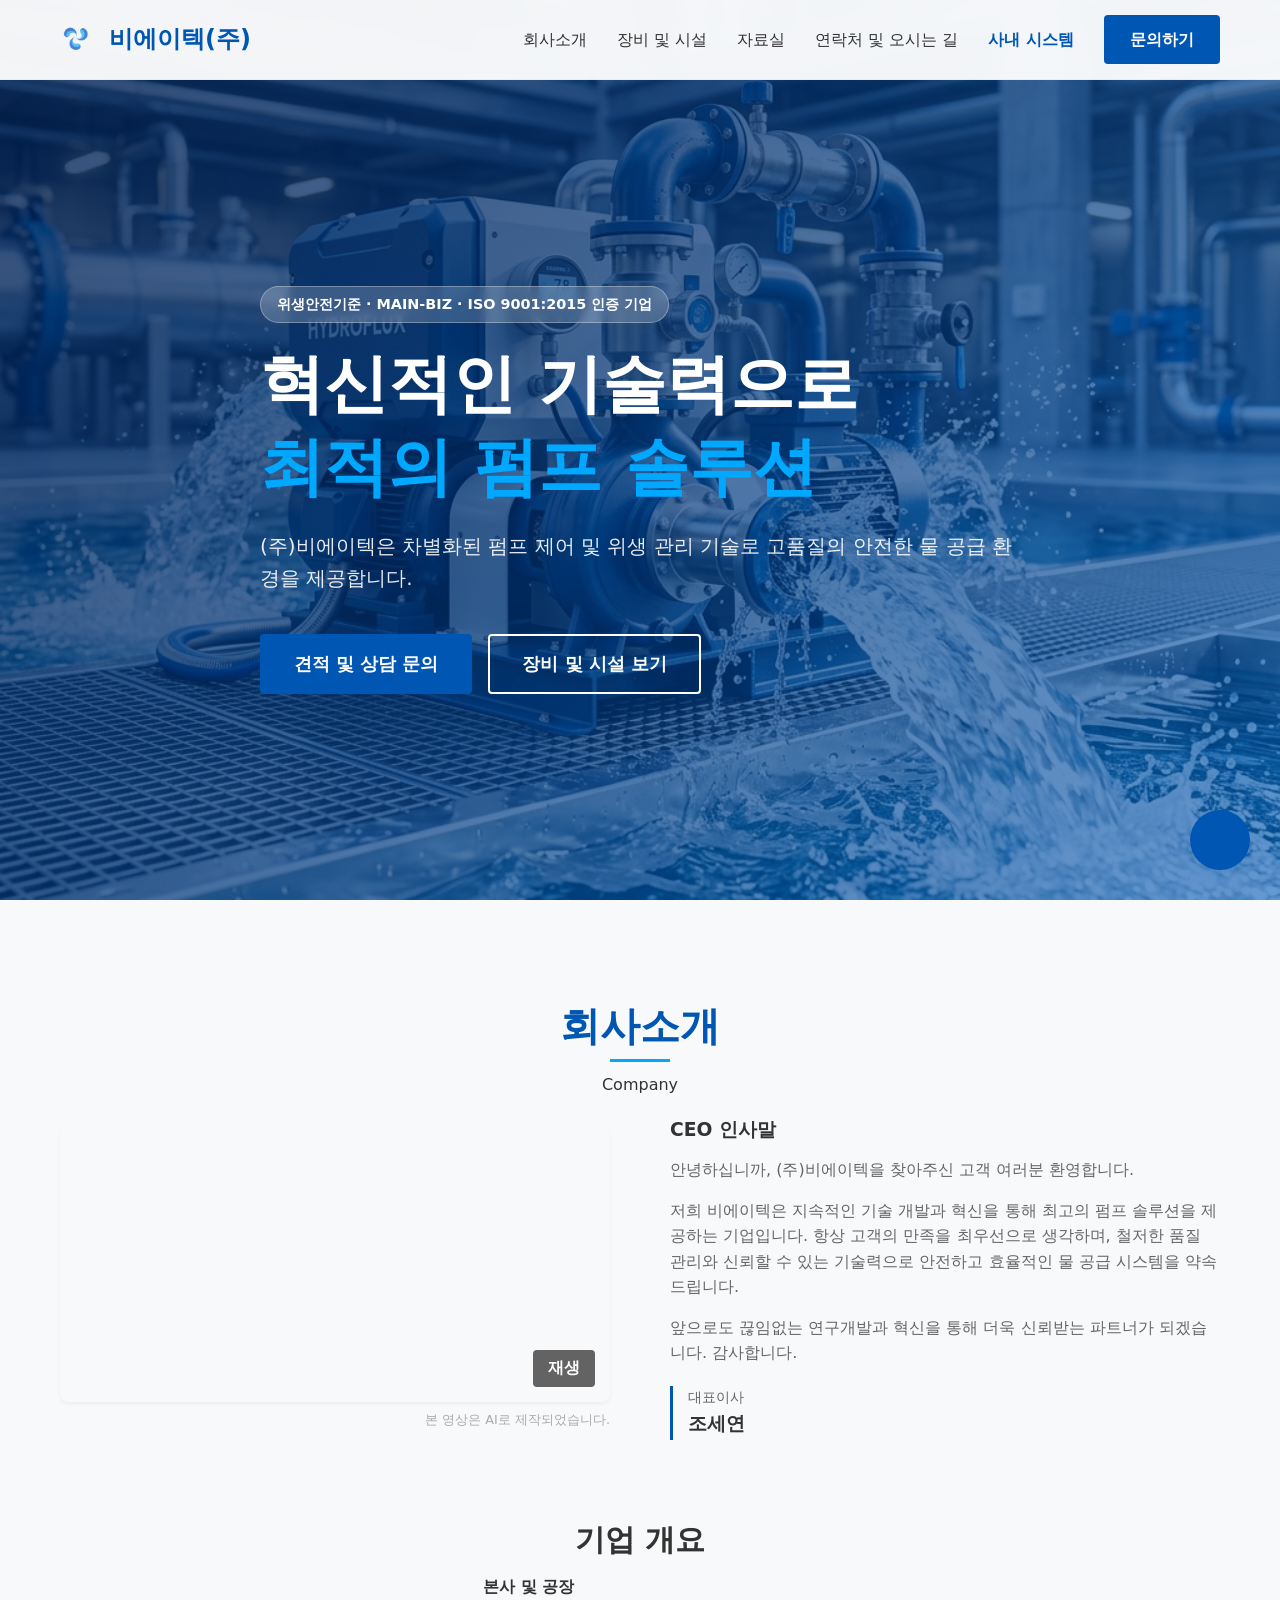
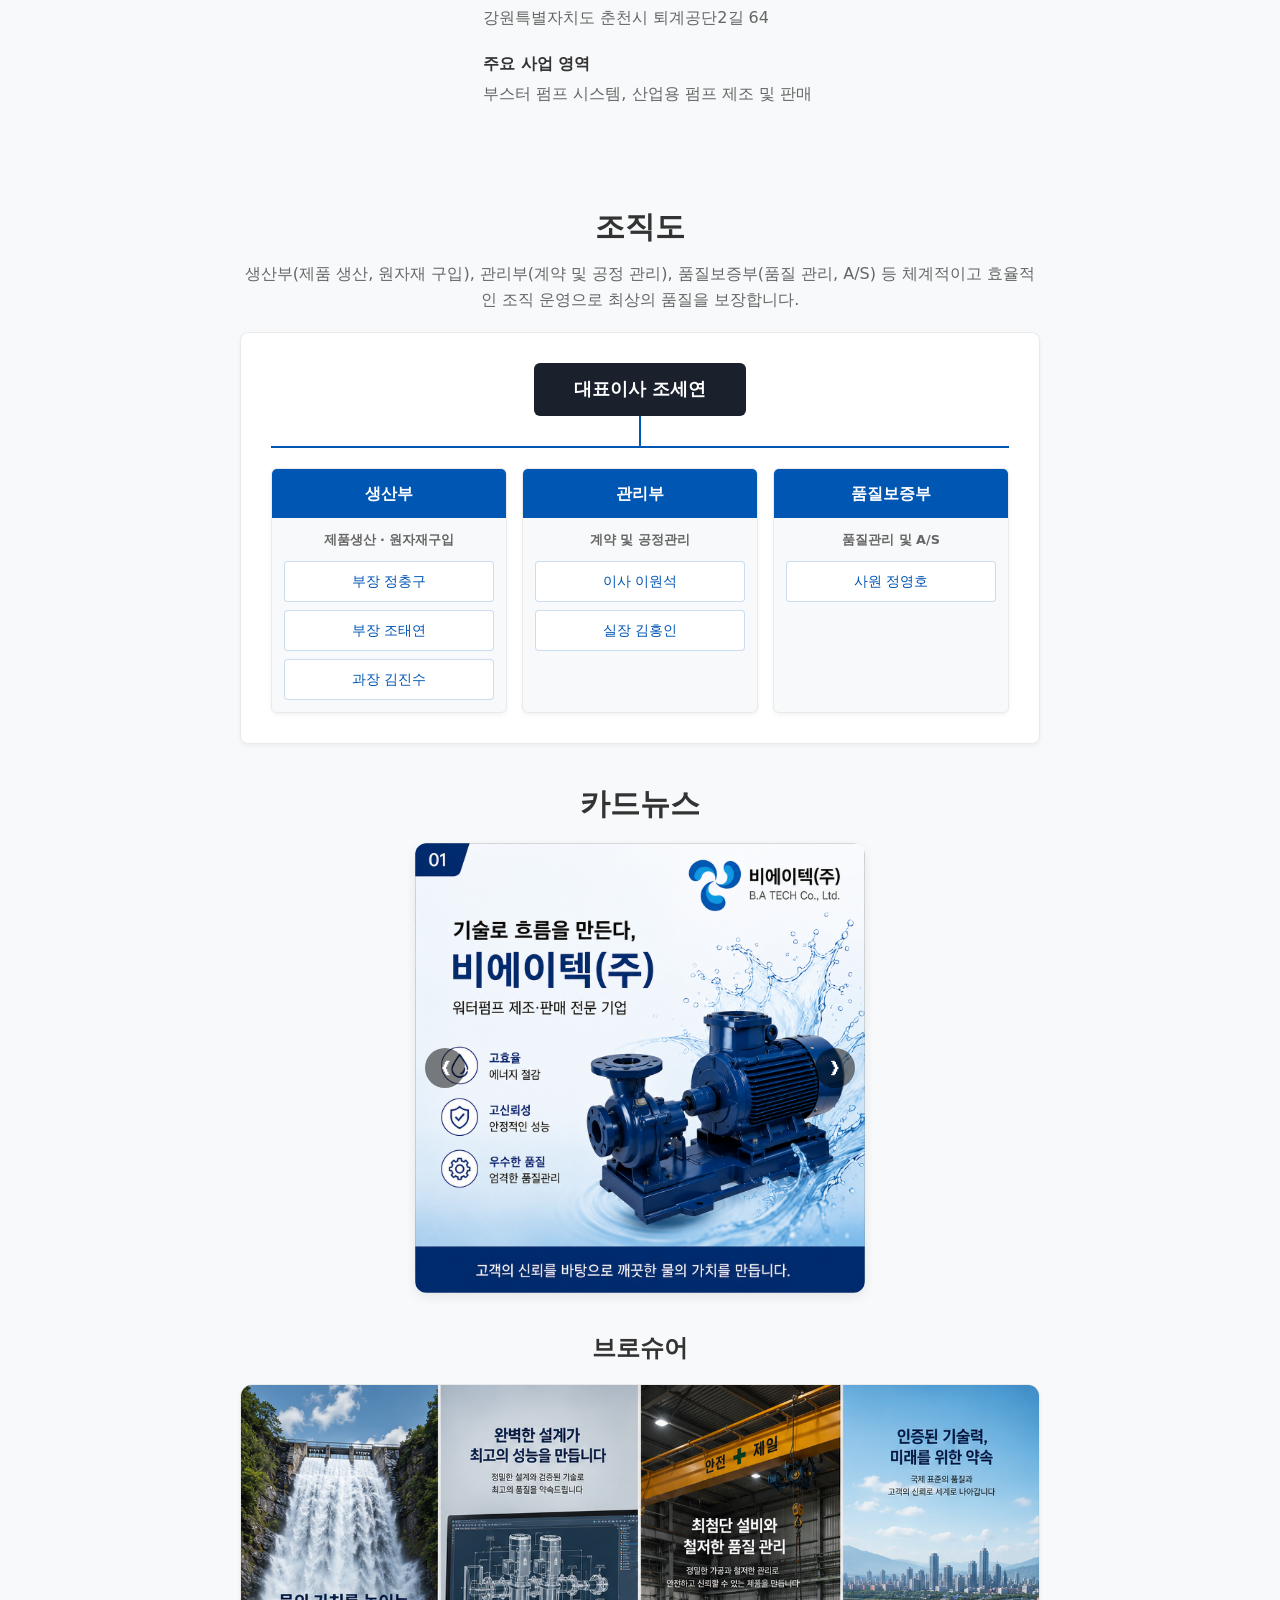
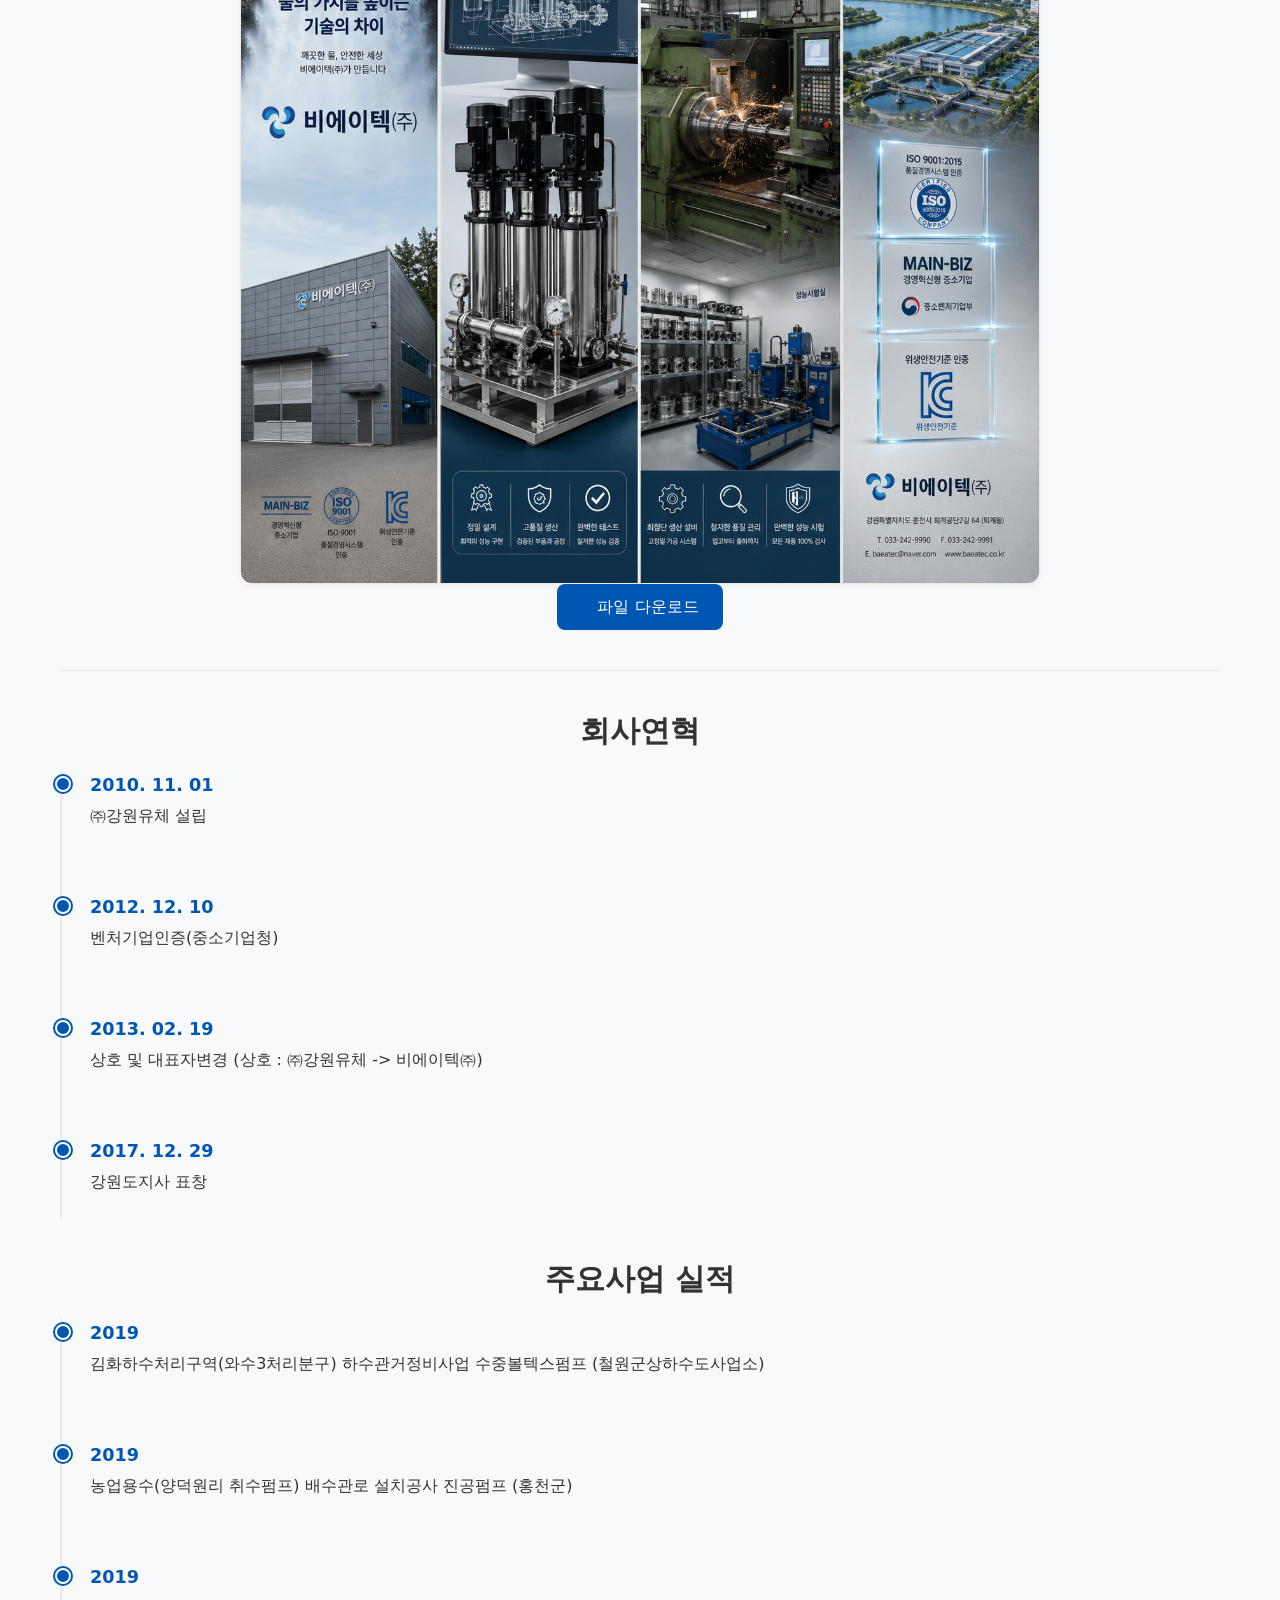
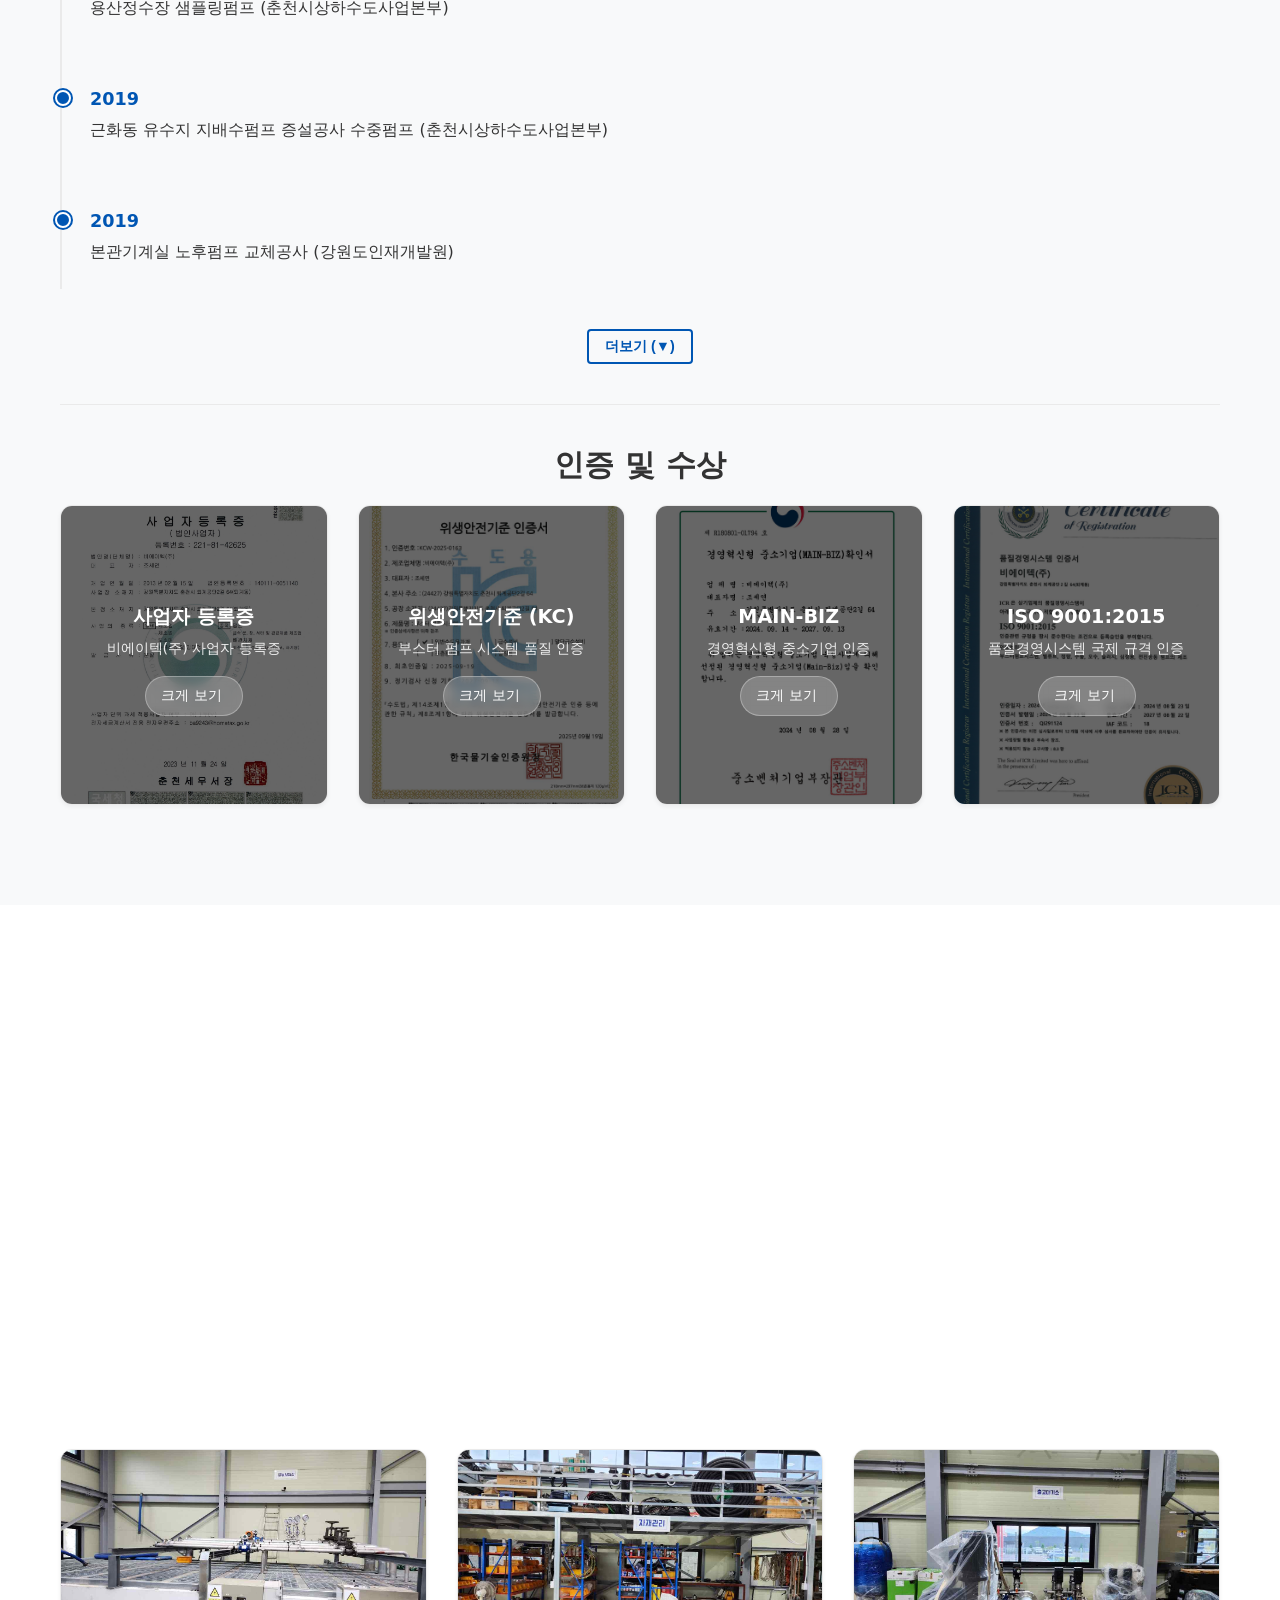
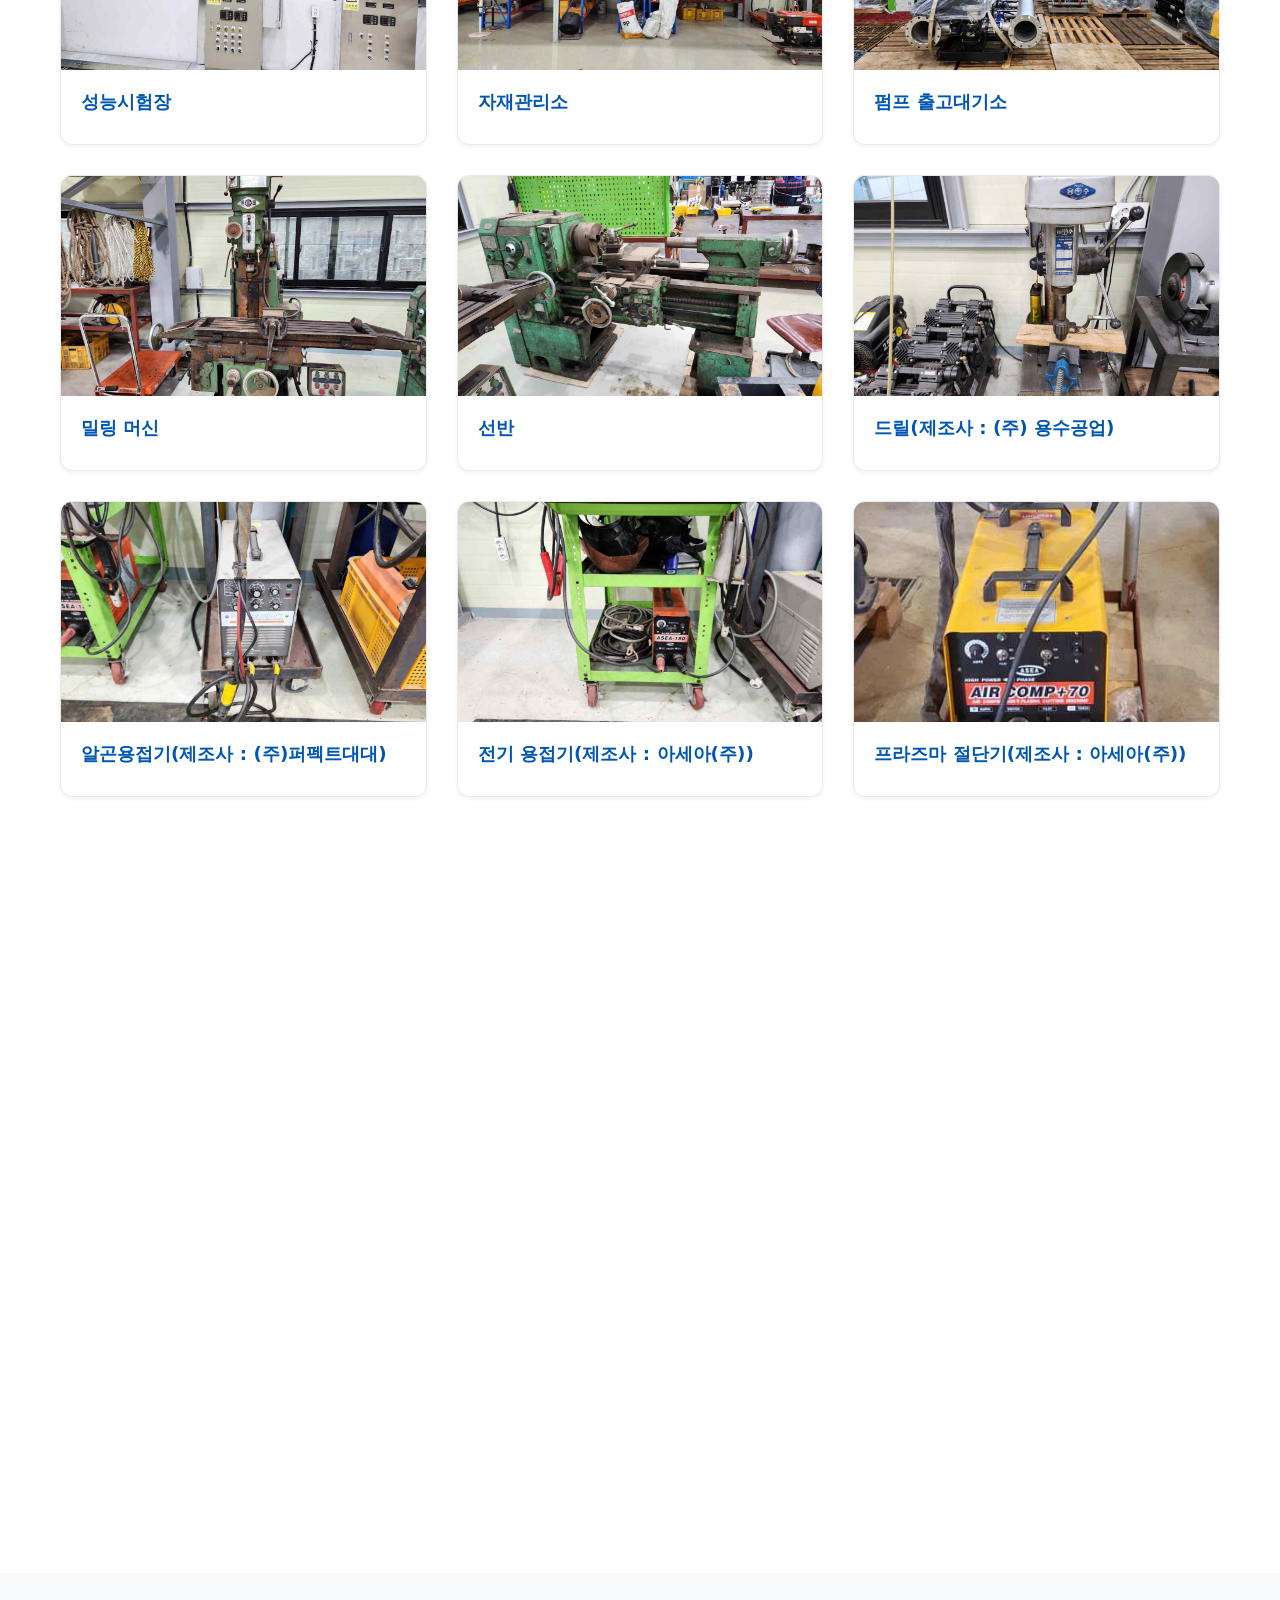
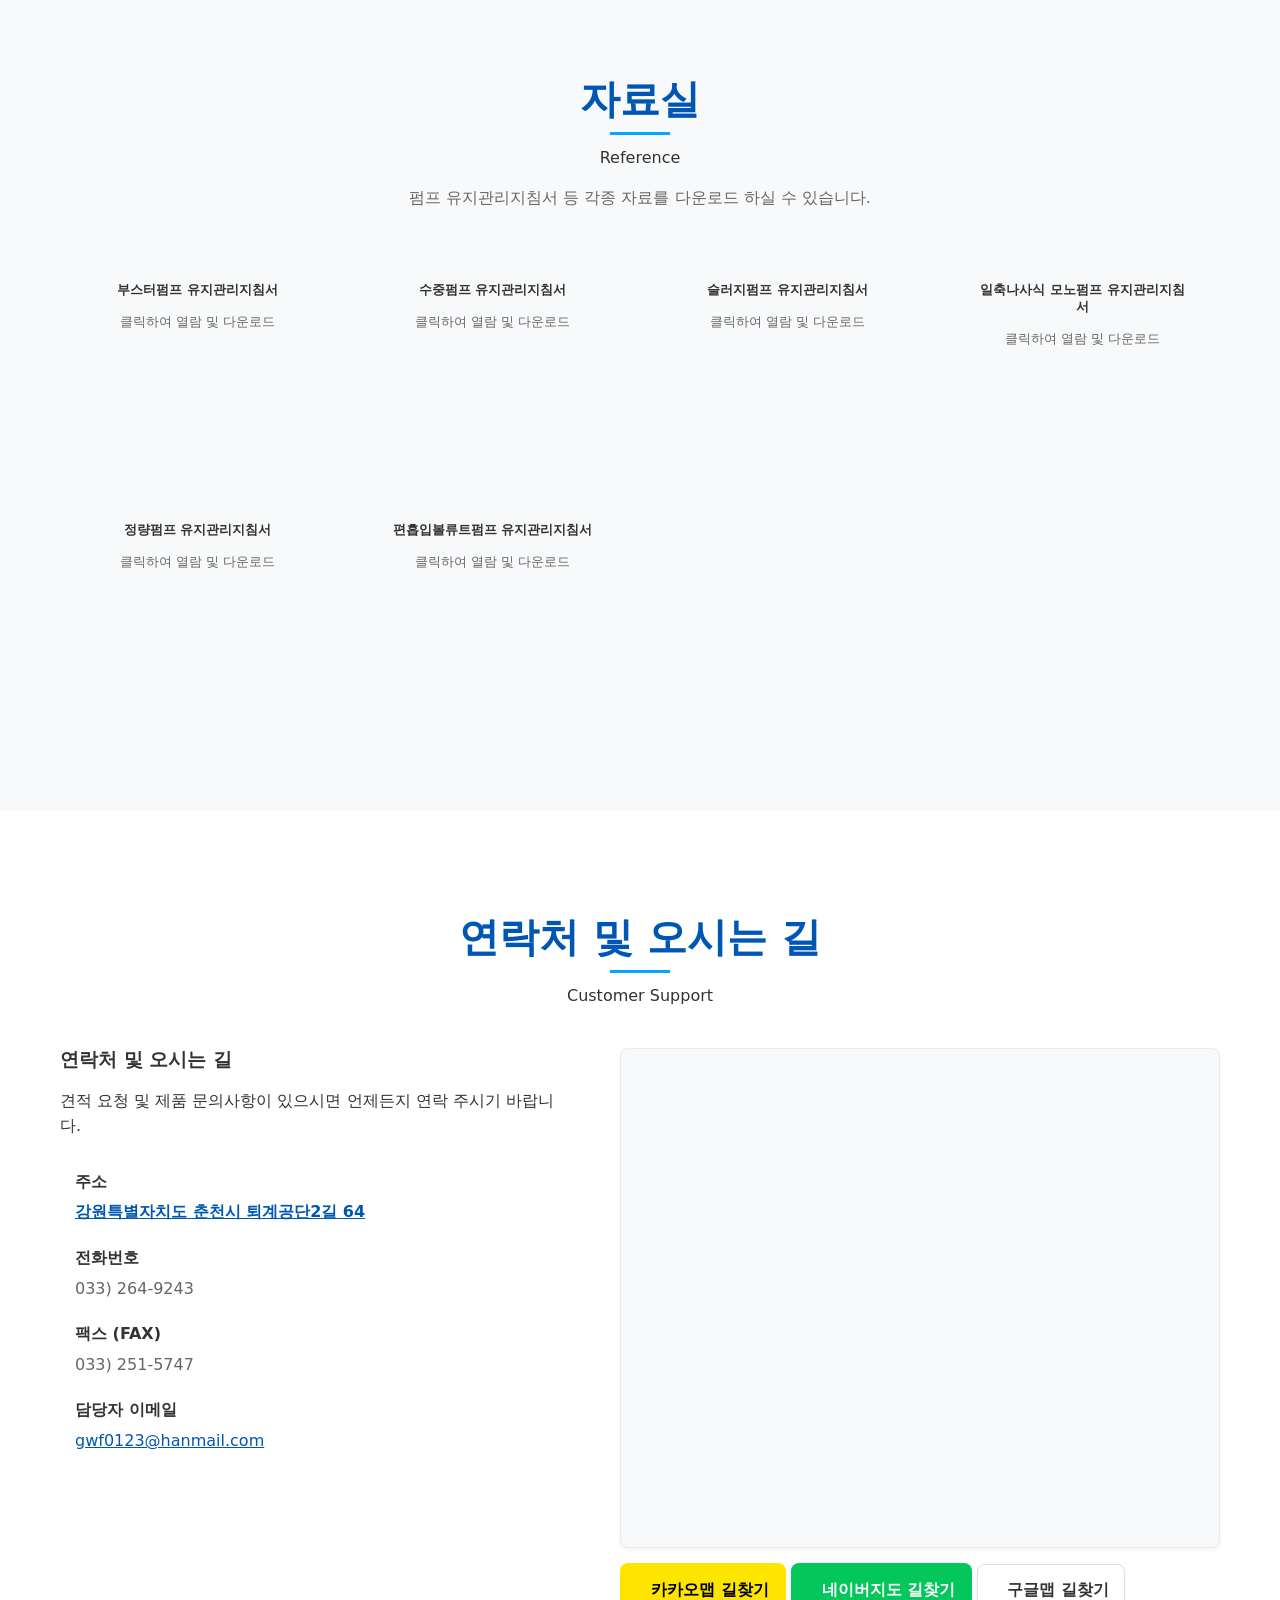
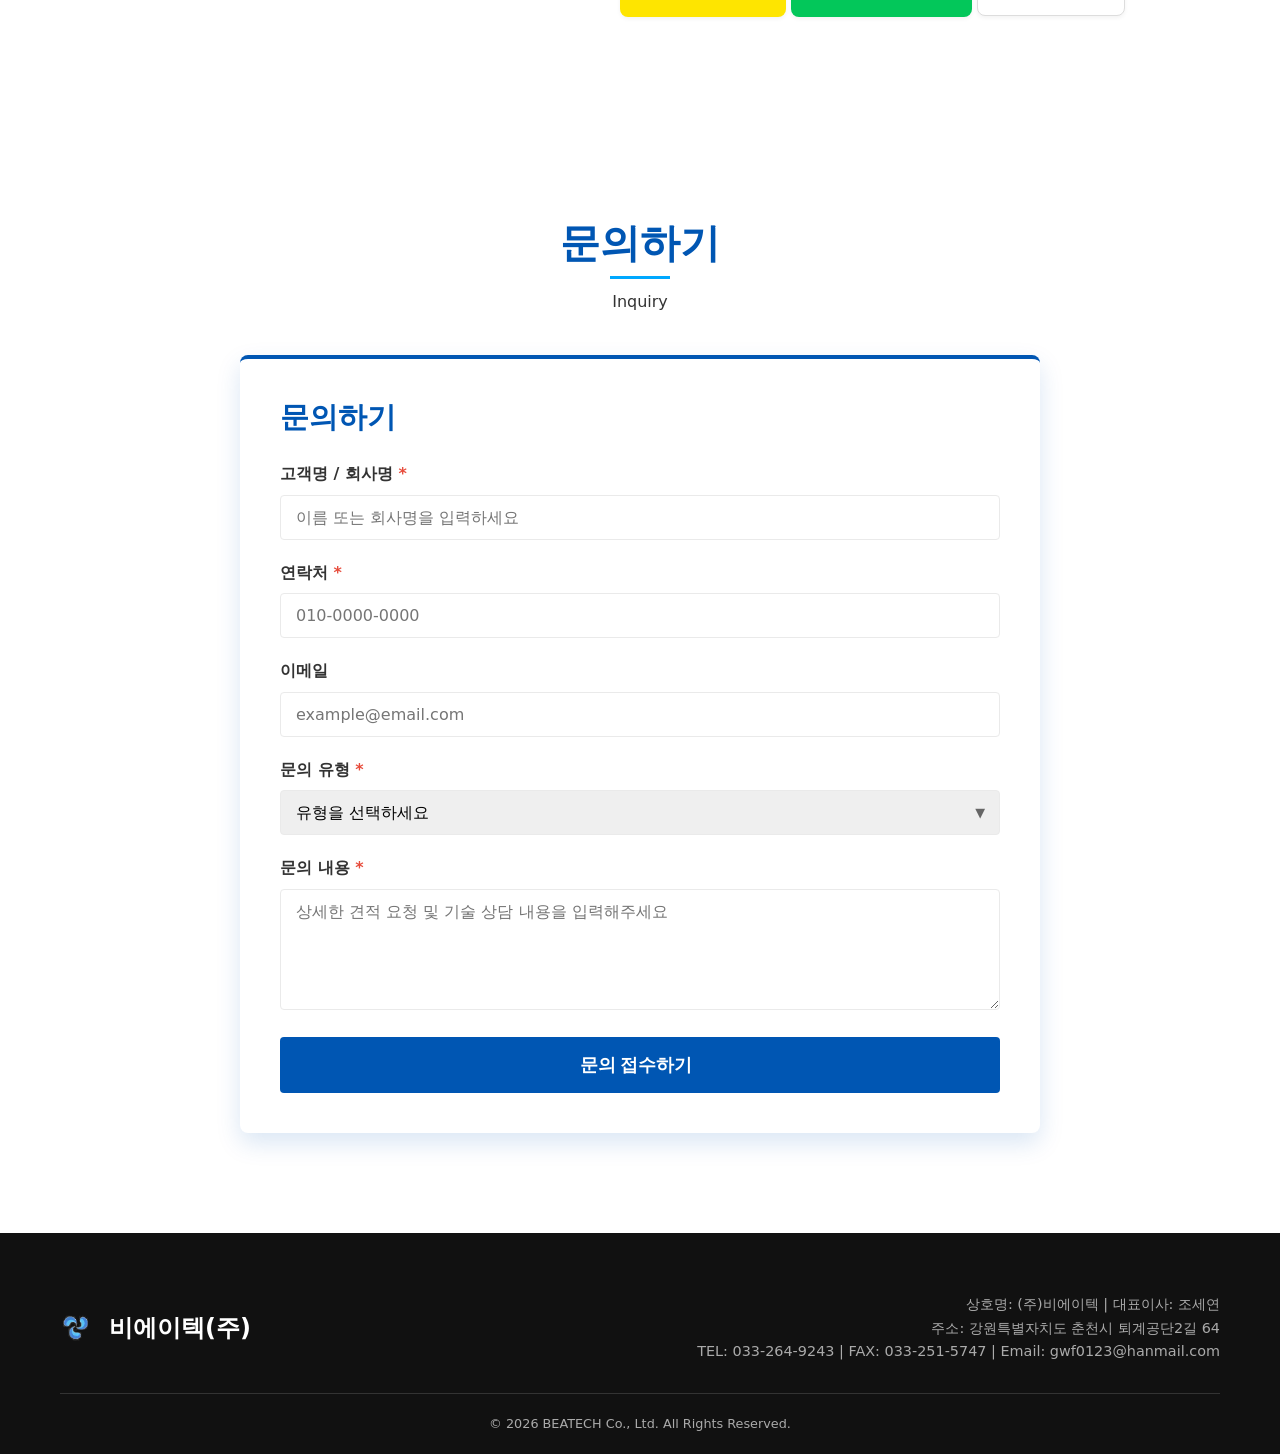
==== commit f0ef4660: "ㅊ" ====
--- a/index.html
+++ b/index.html
@@ -635,13 +635,13 @@
                     
                     <!-- 빠른 길찾기 버튼 -->
                     <div class="map-buttons d-flex justify-content-between flex-wrap" style="gap: 10px;">
-                        <a href="https://map.kakao.com/?eName=강원특별자치도 춘천시 퇴계공단2길 64" target="_blank" class="btn" style="background-color: #fee500; color: #000; border-radius: 8px; font-weight: 600; padding: 12px 15px; box-shadow: var(--shadow-sm); flex: 1; min-width: 140px; justify-content: center;">
+                        <a href="https://map.kakao.com/?eName=%EA%B0%95%EC%9B%90%ED%8A%B9%EB%B3%84%EC%9E%90%EC%B9%98%EB%8F%84%20%EC%B6%98%EC%B2%9C%EC%8B%9C%20%ED%87%B4%EA%B3%84%EA%B3%B5%EB%8B%A82%EA%B8%B8%2064" target="_blank" class="btn" style="background-color: #fee500; color: #000; border-radius: 8px; font-weight: 600; padding: 12px 15px; box-shadow: var(--shadow-sm); flex: 1; min-width: 140px; justify-content: center;">
                             <i class="ph-fill ph-navigation-arrow text-dark" style="margin-right: 6px; font-size: 1.2rem;"></i> 카카오맵 길찾기
                         </a>
-                        <a href="https://map.naver.com/p/directions/-/강원특별자치도 춘천시 퇴계공단2길 64" target="_blank" class="btn" style="background-color: #03c75a; color: #fff; border-radius: 8px; font-weight: 600; padding: 12px 15px; box-shadow: var(--shadow-sm); flex: 1; min-width: 140px; justify-content: center;">
+                        <a href="https://map.naver.com/p/directions/-/%EA%B0%95%EC%9B%90%ED%8A%B9%EB%B3%84%EC%9E%90%EC%B9%98%EB%8F%84%20%EC%B6%98%EC%B2%9C%EC%8B%9C%20%ED%87%B4%EA%B3%84%EA%B3%B5%EB%8B%A82%EA%B8%B8%2064" target="_blank" class="btn" style="background-color: #03c75a; color: #fff; border-radius: 8px; font-weight: 600; padding: 12px 15px; box-shadow: var(--shadow-sm); flex: 1; min-width: 140px; justify-content: center;">
                             <i class="ph-fill ph-navigation-arrow text-white" style="margin-right: 6px; font-size: 1.2rem;"></i> 네이버지도 길찾기
                         </a>
-                        <a href="https://www.google.com/maps/dir/?api=1&destination=강원특별자치도 춘천시 퇴계공단2길 64" target="_blank" class="btn" style="background-color: #fff; color: #333; border: 1px solid #ddd; border-radius: 8px; font-weight: 600; padding: 12px 15px; box-shadow: var(--shadow-sm); flex: 1; min-width: 140px; justify-content: center;">
+                        <a href="https://www.google.com/maps/dir/?api=1&destination=%EA%B0%95%EC%9B%90%ED%8A%B9%EB%B3%84%EC%9E%90%EC%B9%98%EB%8F%84%20%EC%B6%98%EC%B2%9C%EC%8B%9C%20%ED%87%B4%EA%B3%84%EA%B3%B5%EB%8B%A82%EA%B8%B8%2064" target="_blank" class="btn" style="background-color: #fff; color: #333; border: 1px solid #ddd; border-radius: 8px; font-weight: 600; padding: 12px 15px; box-shadow: var(--shadow-sm); flex: 1; min-width: 140px; justify-content: center;">
                             <i class="ph-fill ph-navigation-arrow text-dark" style="margin-right: 6px; font-size: 1.2rem;"></i> 구글맵 길찾기
                         </a>
                     </div>
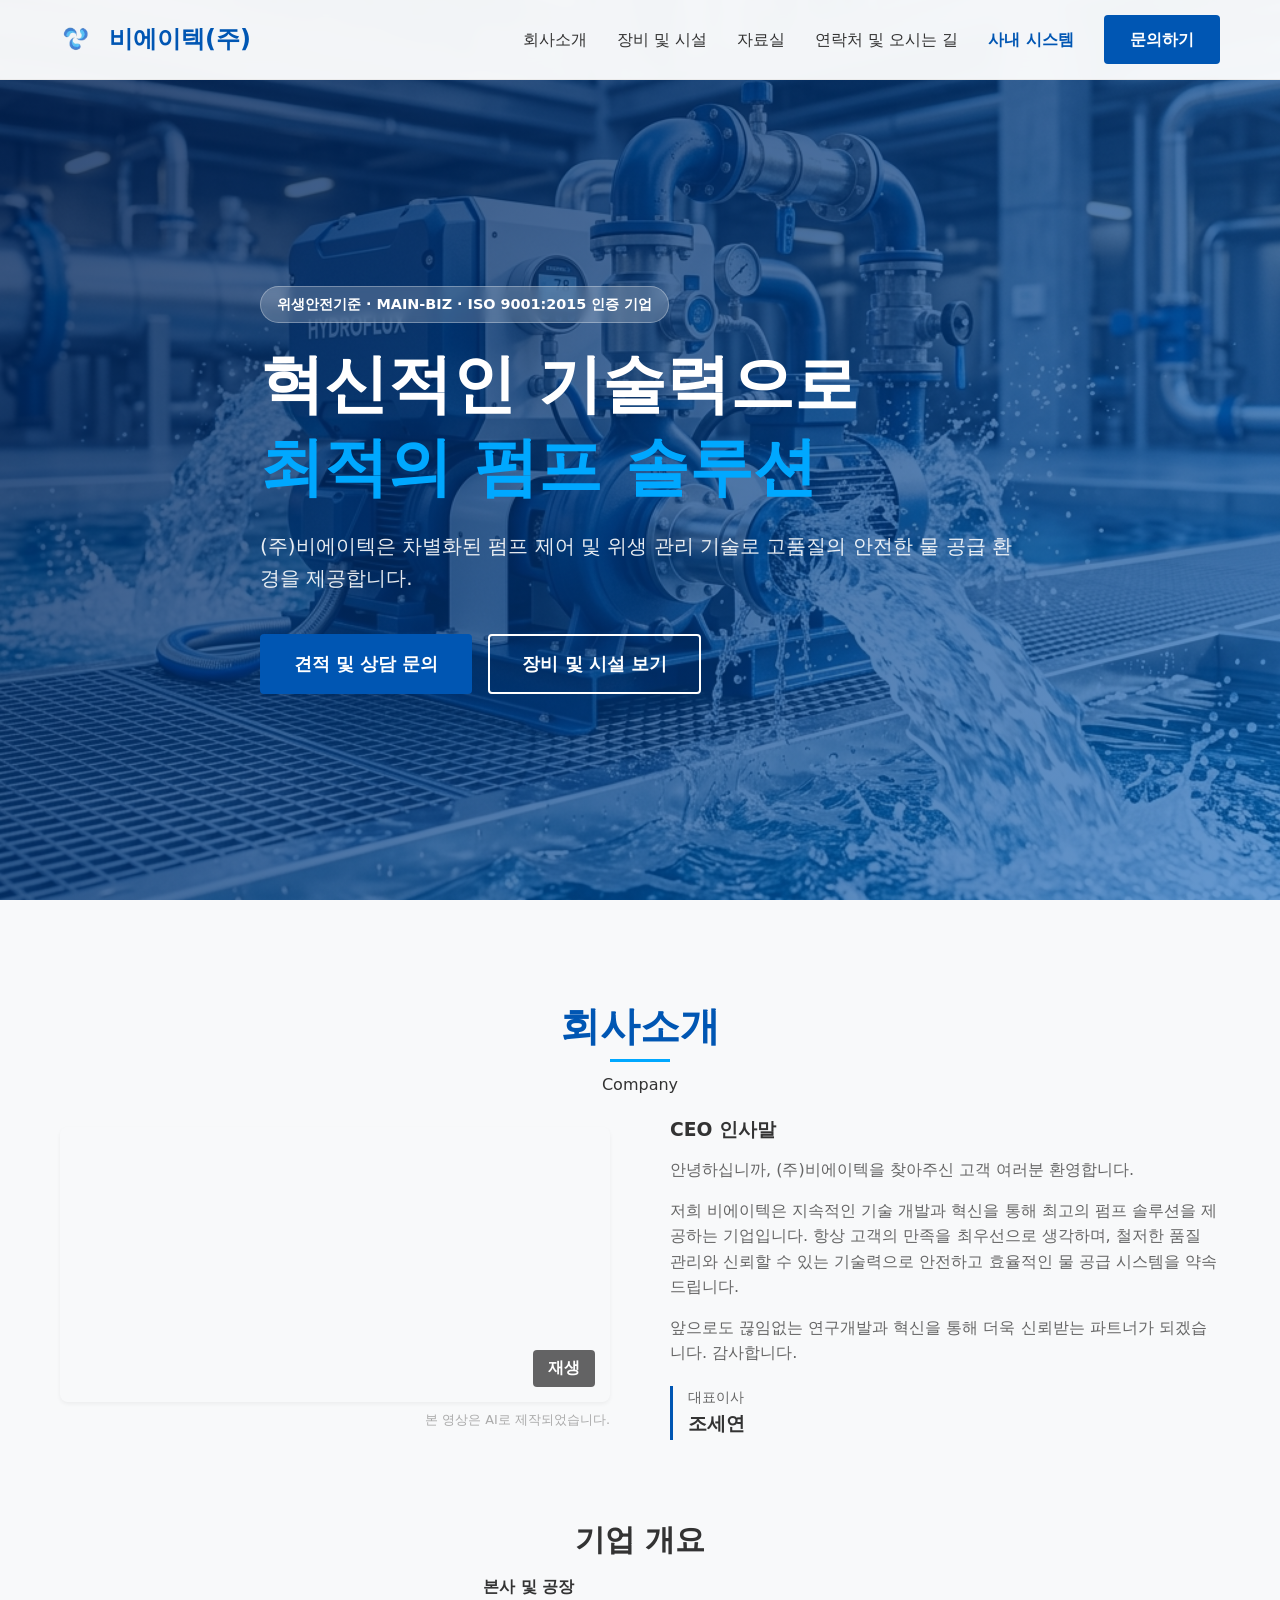
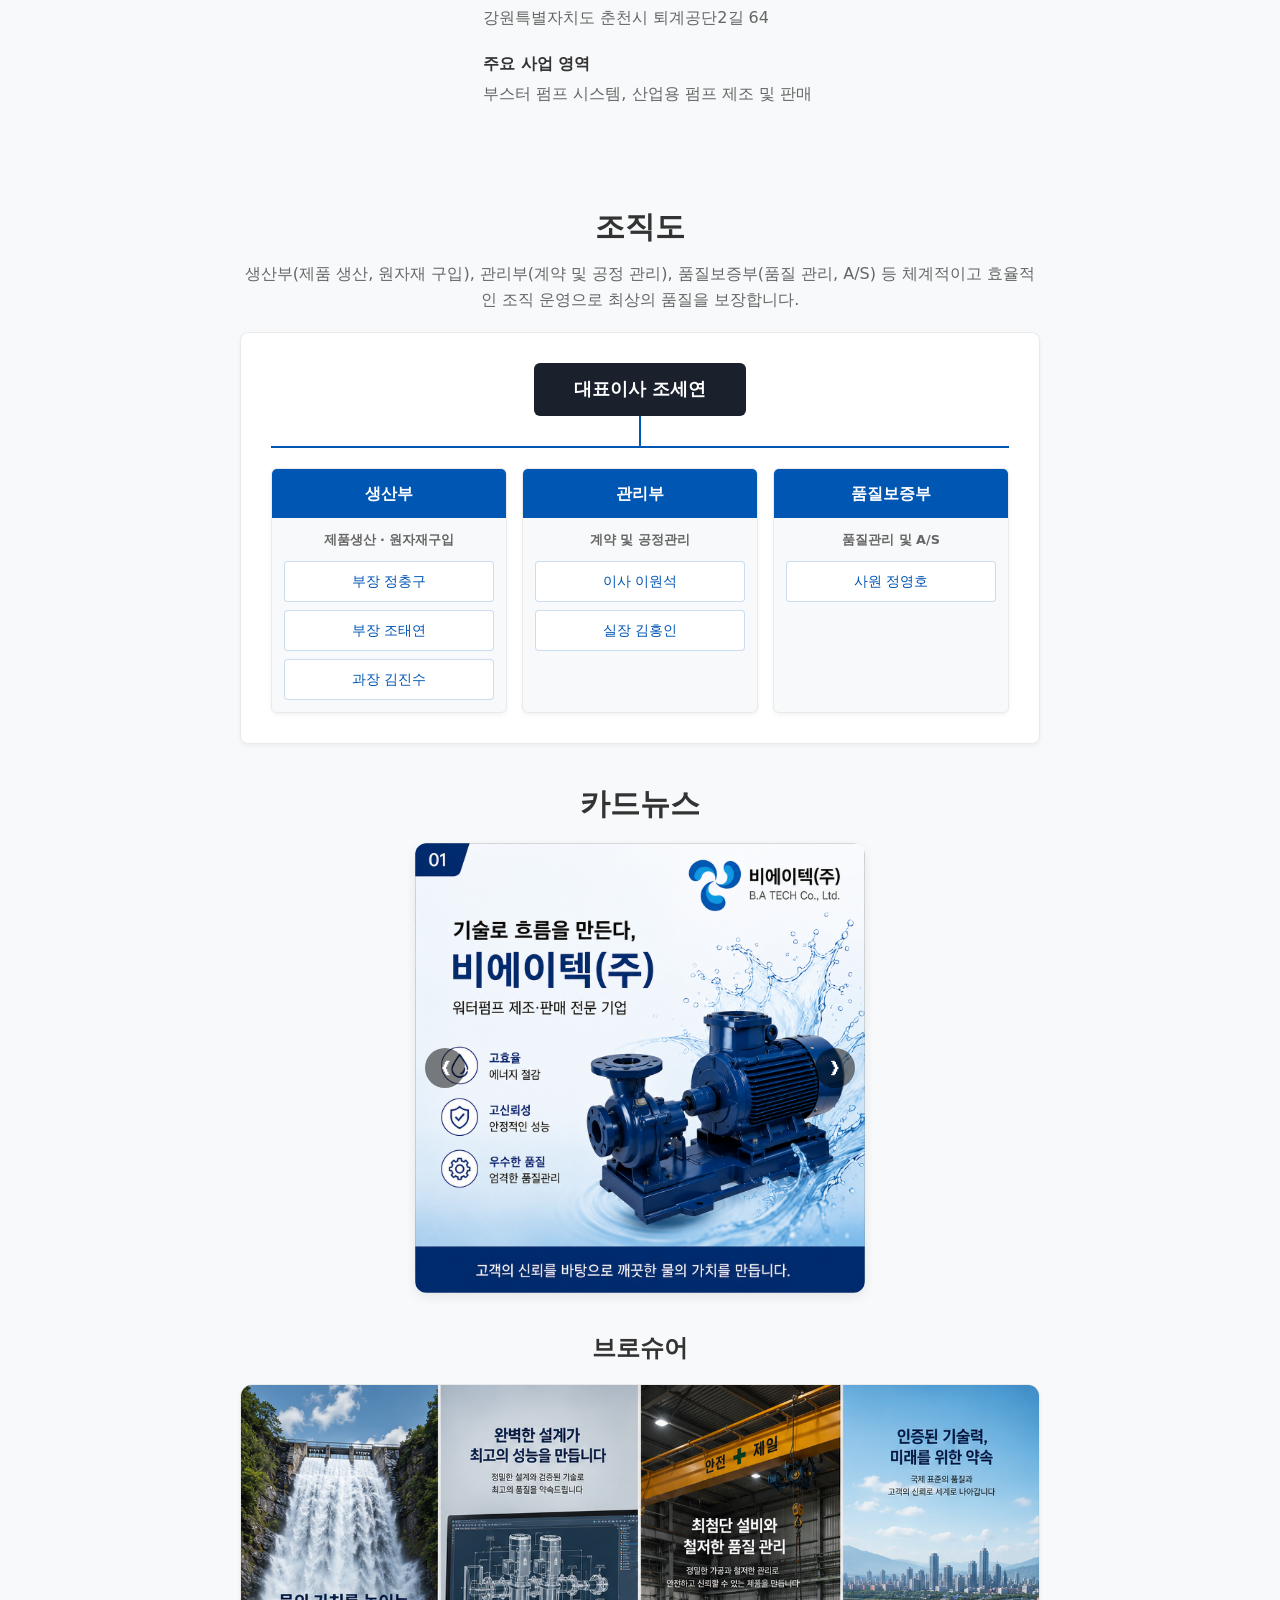
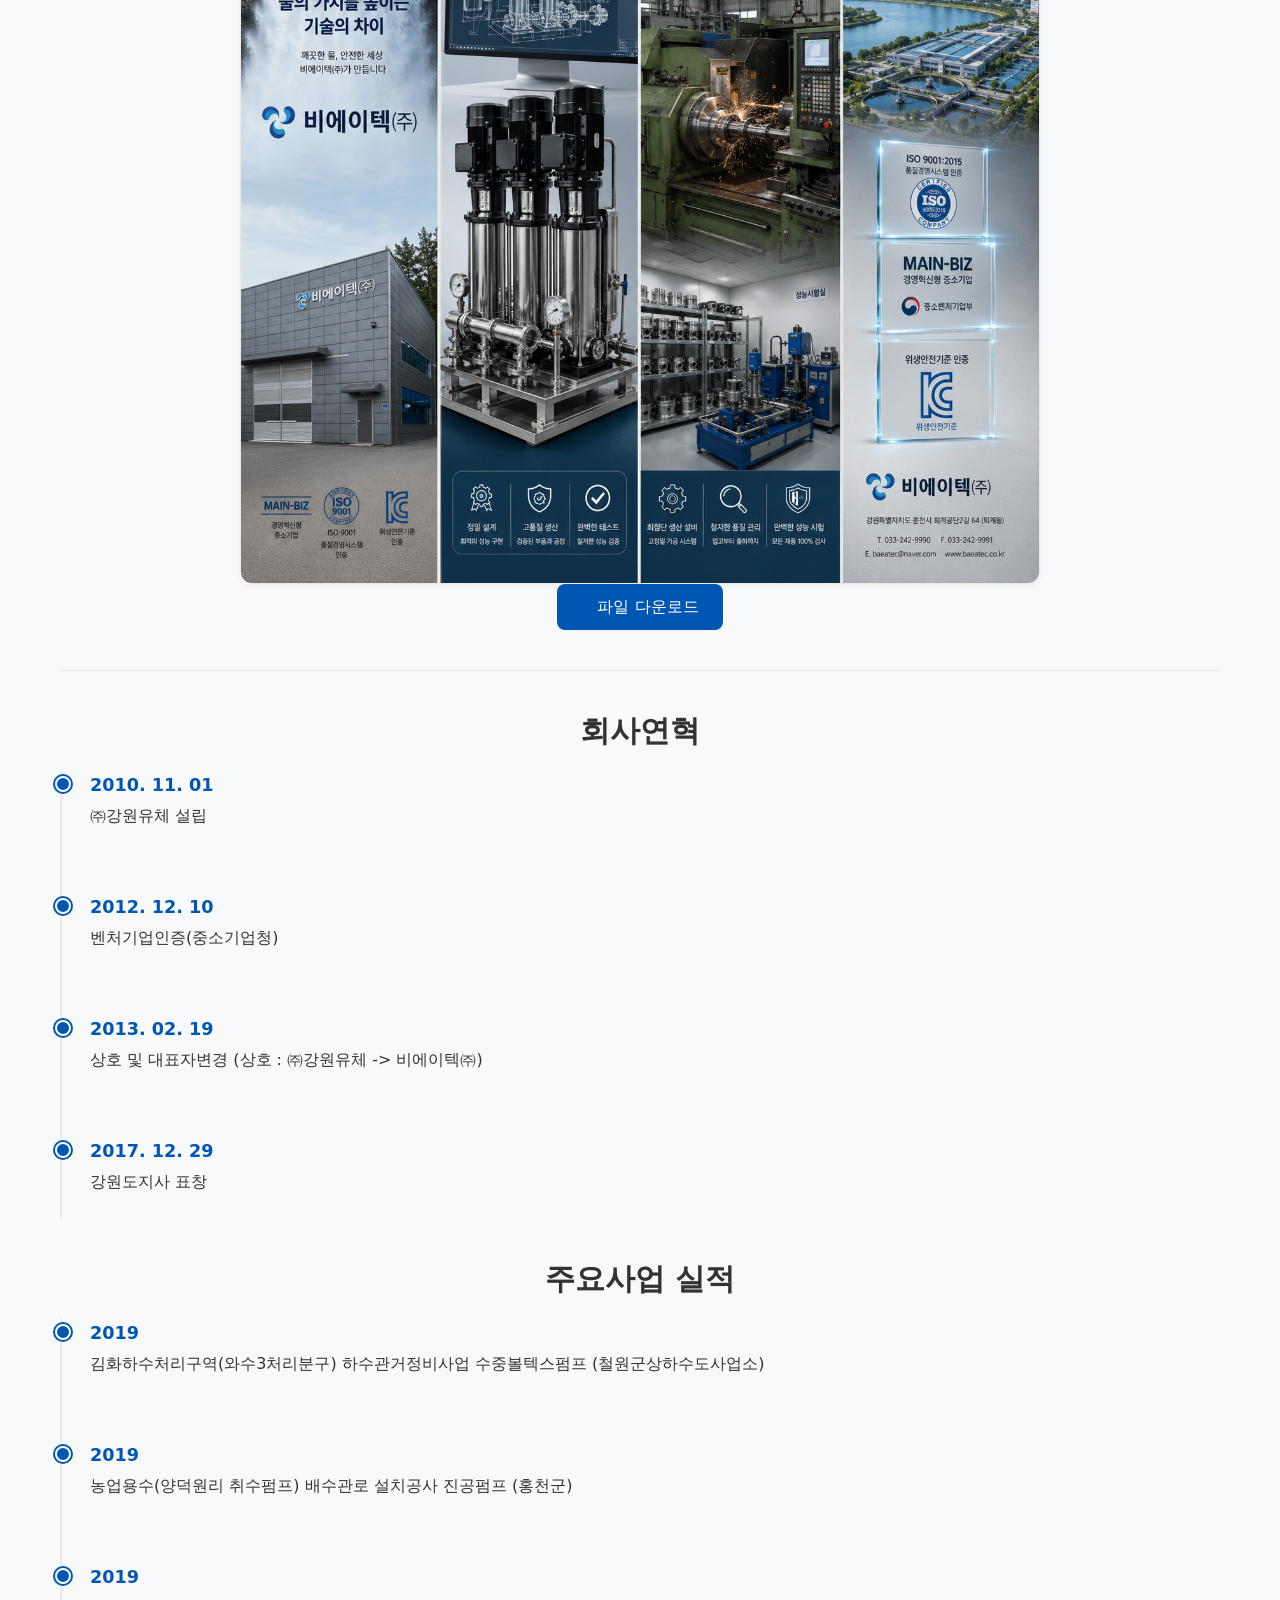
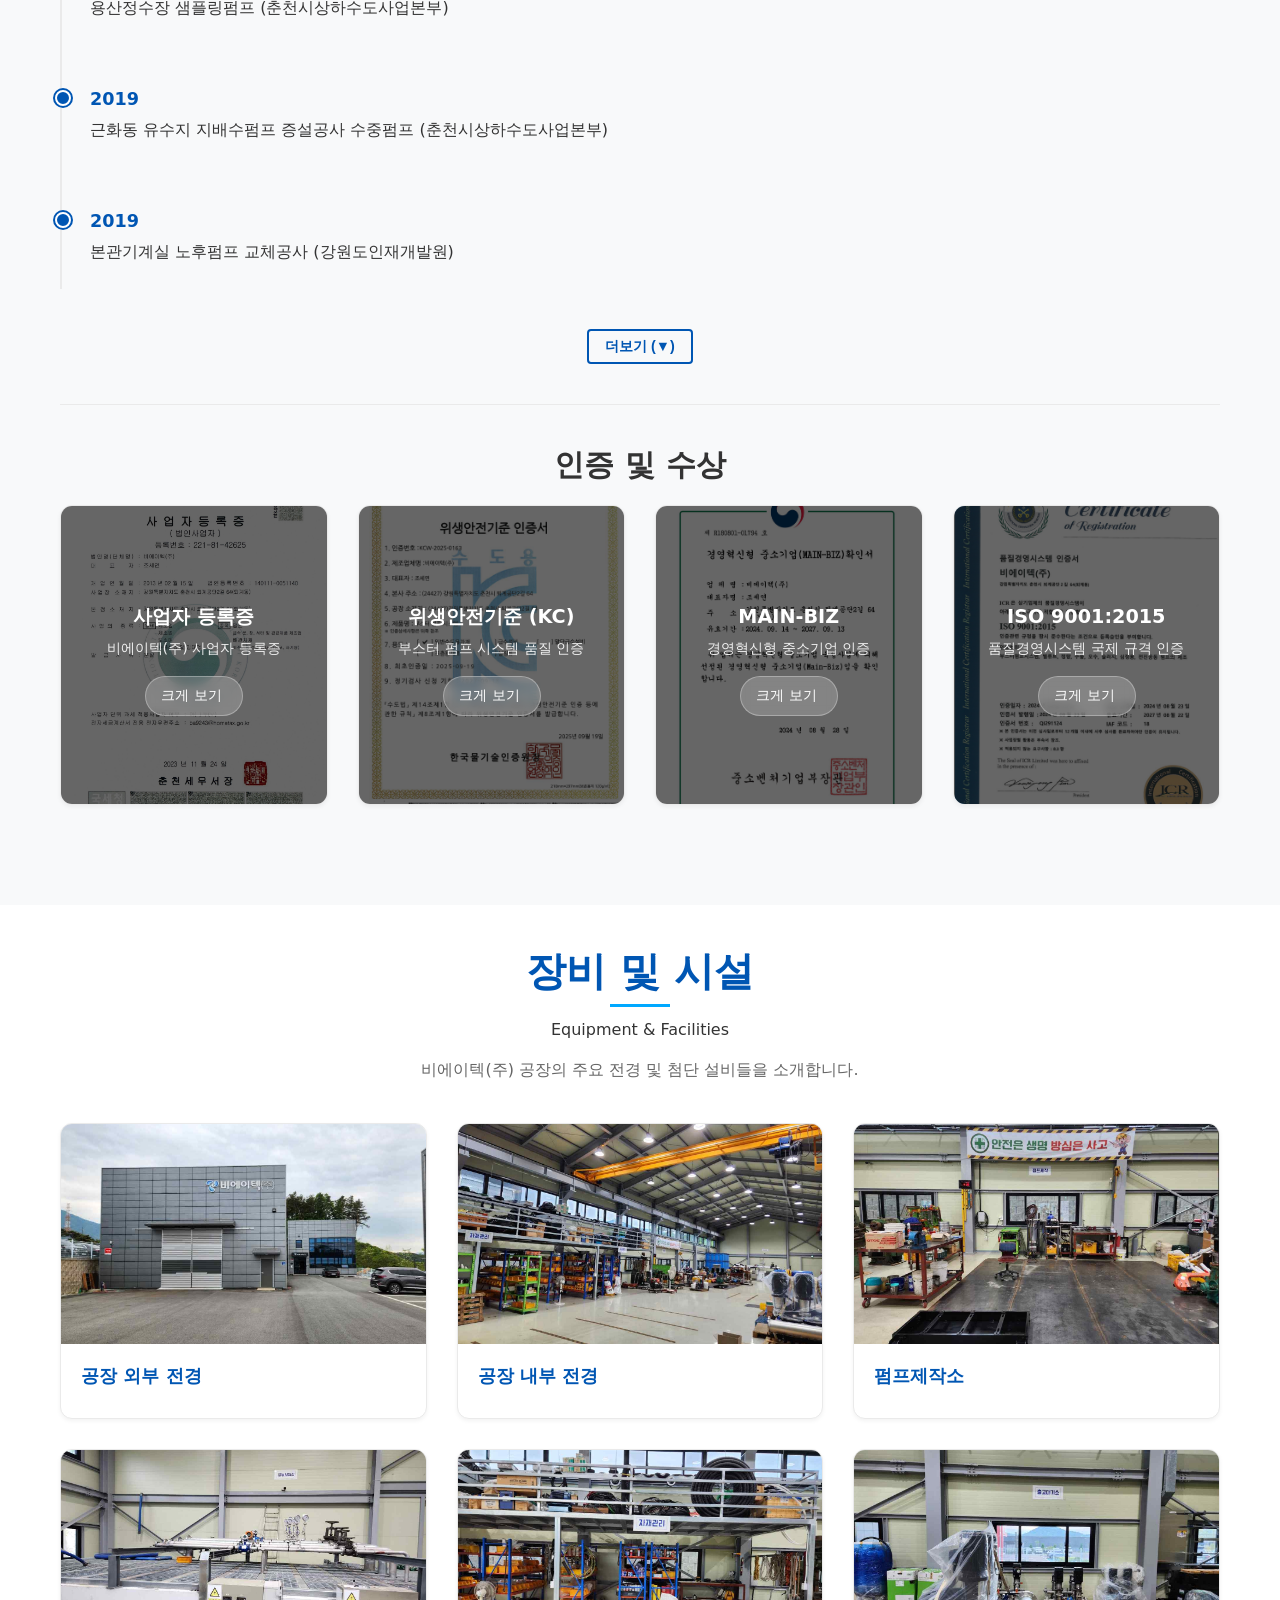
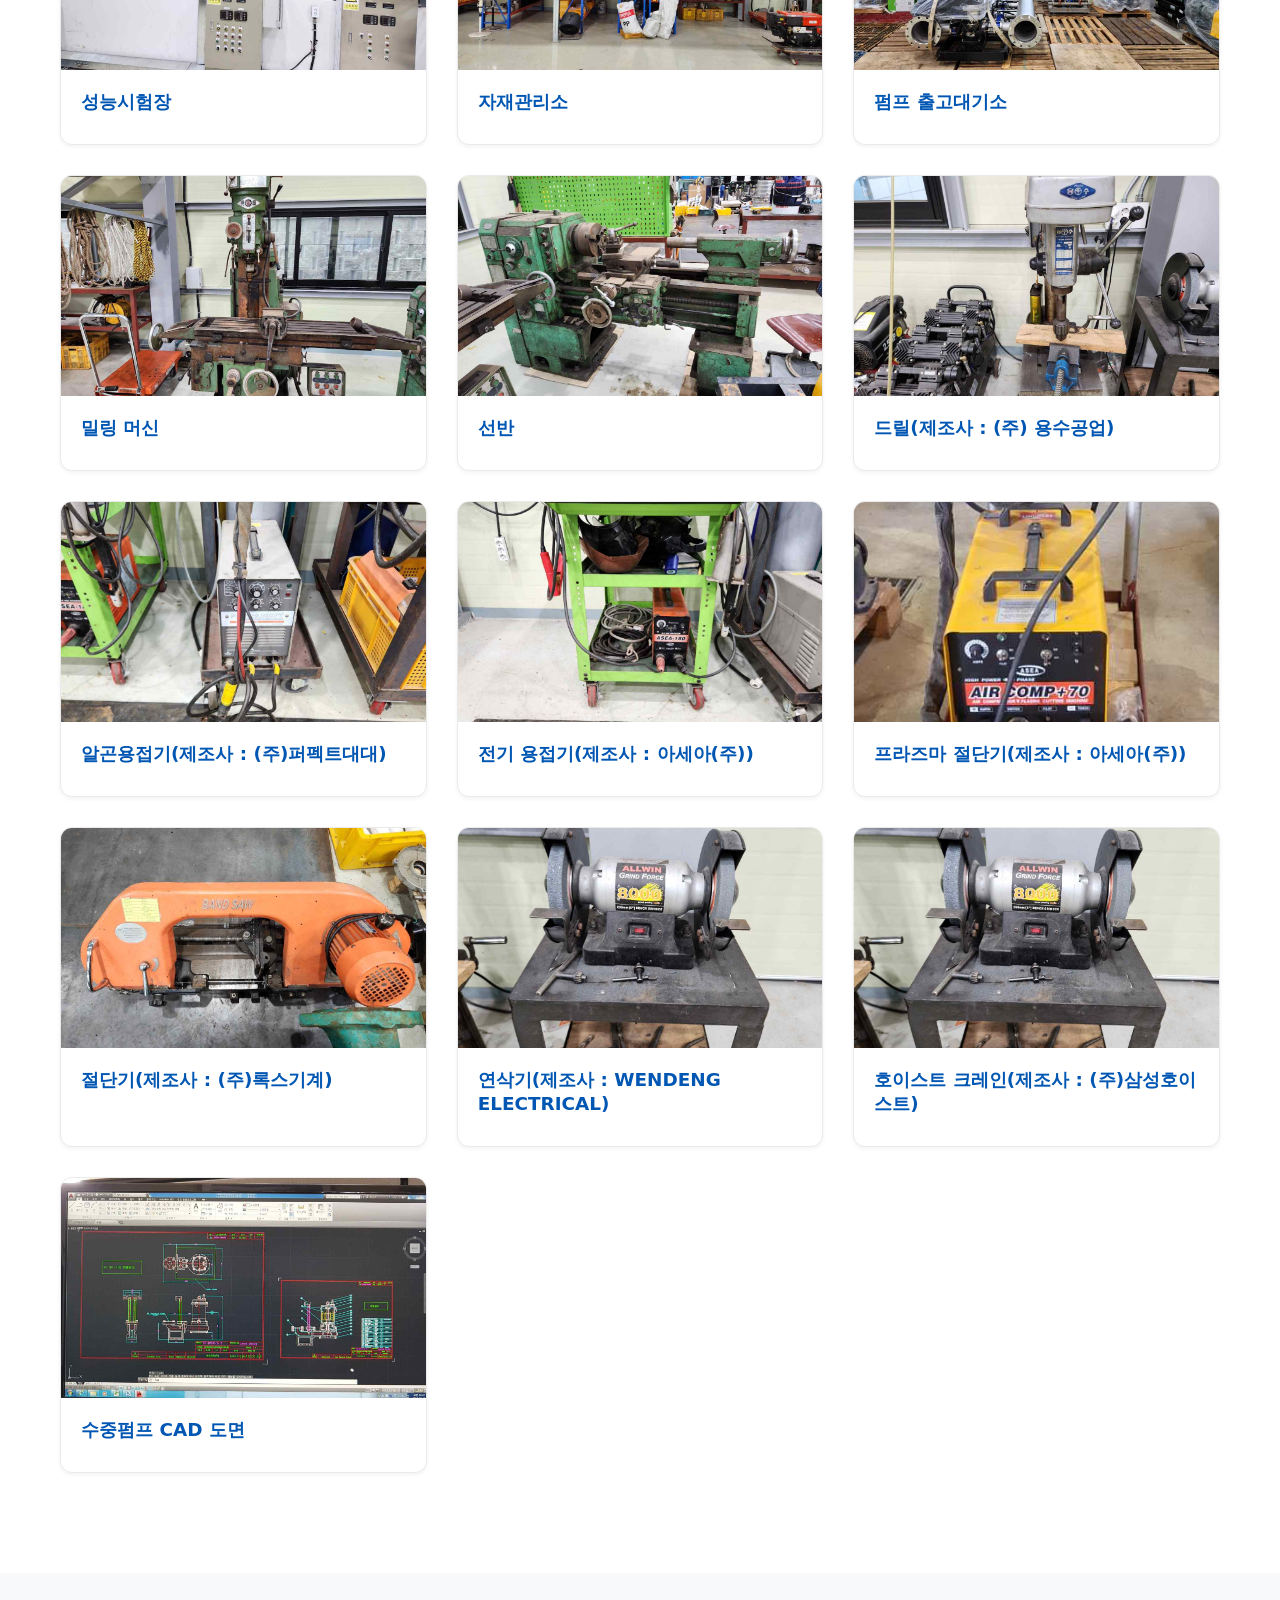
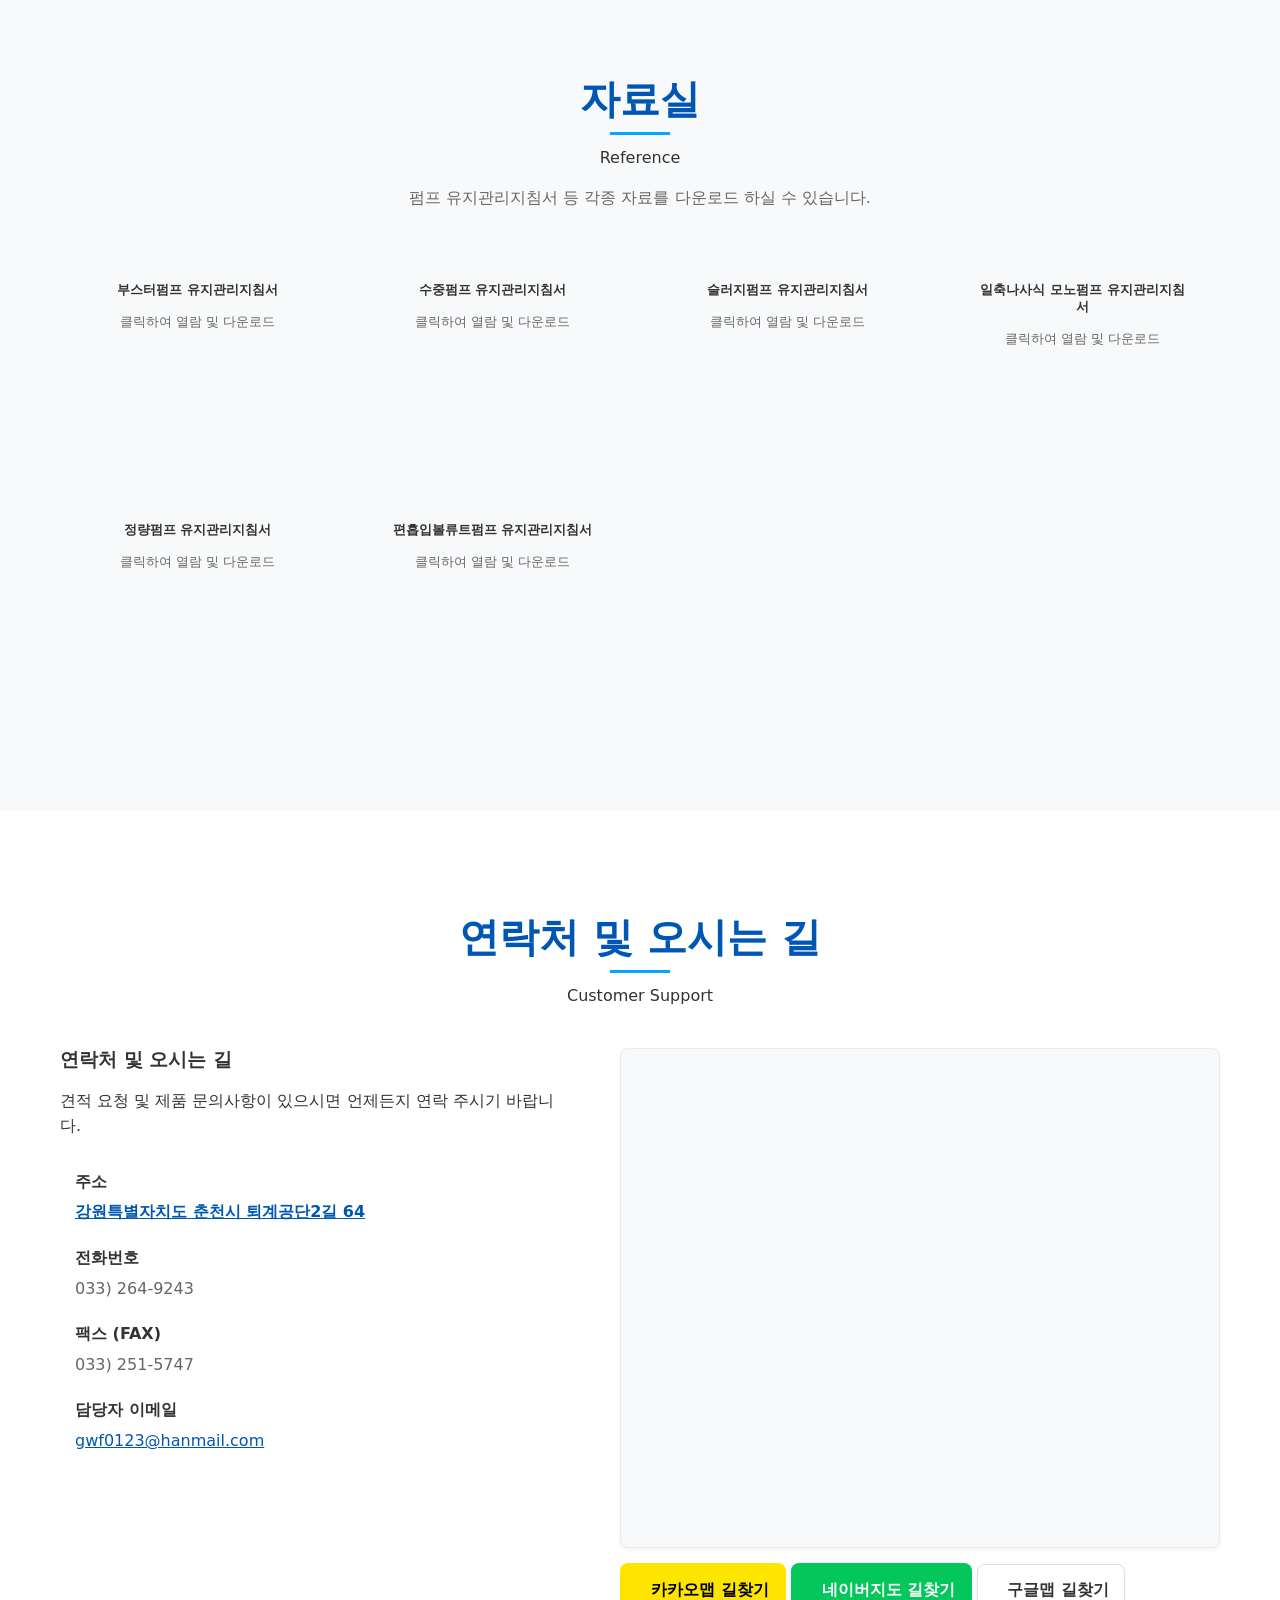
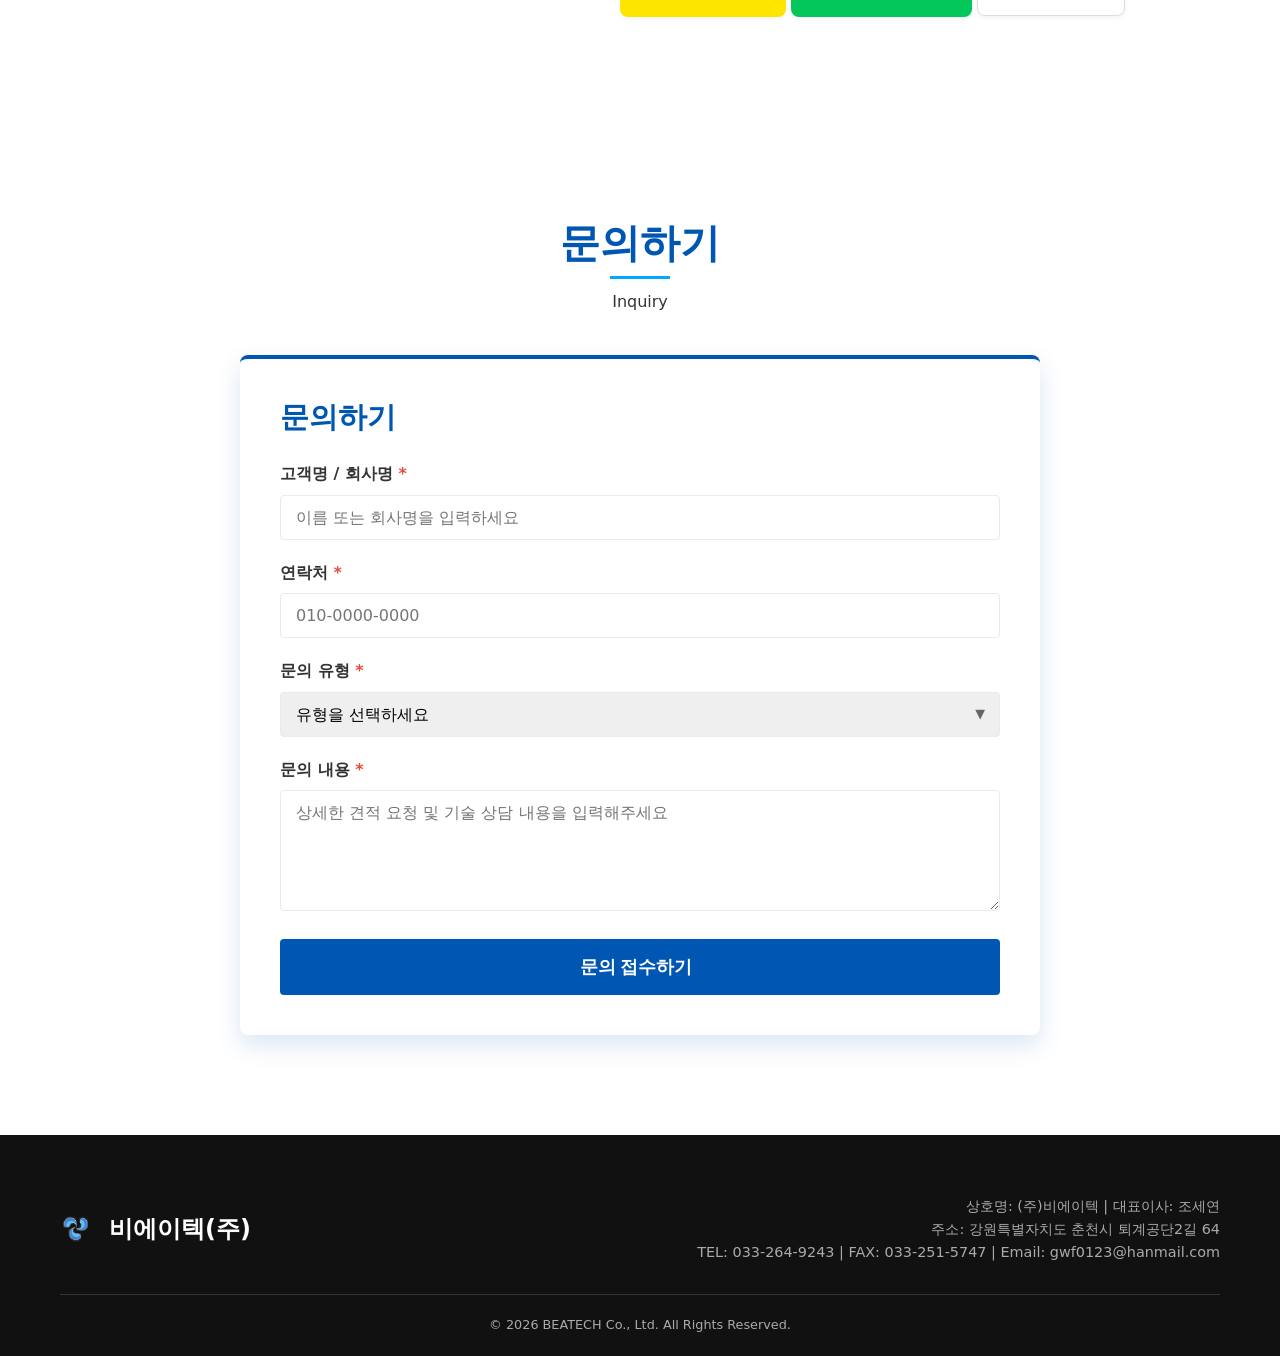
==== commit e13661ae: "챗봇, 이메일 삭제" ====
--- a/index.html
+++ b/index.html
@@ -670,10 +670,7 @@
                             <label for="phone">연락처 <span class="required">*</span></label>
                             <input type="tel" id="phone" name="phone" required placeholder="010-0000-0000">
                         </div>
-                        <div class="form-group">
-                            <label for="email">이메일</label>
-                            <input type="email" id="email" name="email" placeholder="example@email.com">
-                        </div>
+
                         <div class="form-group">
                             <label for="type">문의 유형 <span class="required">*</span></label>
                             <div class="custom-select">
@@ -781,36 +778,7 @@
 
 
 
-    <!-- AI Chatbot Widget -->
-    <div id="ai-chat-widget" class="ai-chat-widget">
-        <button id="ai-chat-toggle" class="ai-chat-toggle" aria-label="AI 상담 봇 열기">
-            <i class="ph-fill ph-chat-circle-dots"></i>
-        </button>
-        
-        <div id="ai-chat-window" class="ai-chat-window">
-            <div class="chat-header">
-                <div class="chat-title">
-                    <i class="ph-fill ph-robot"></i> 비에이텍 AI 도우미
-                </div>
-                <button id="ai-chat-close" class="chat-close" aria-label="닫기">
-                    <i class="ph ph-x"></i>
-                </button>
-            </div>
-            
-            <div id="chat-body" class="chat-body">
-                <div class="chat-message ai-message">
-                    안녕하세요! (주)비에이텍 AI 도우미입니다. 비에이텍의 펌프, 회사 소개 등에 대해 무엇이든 물어보세요!
-                </div>
-            </div>
-            
-            <div class="chat-input-area">
-                <input type="text" id="chat-input" placeholder="메시지를 입력하세요..." autocomplete="off">
-                <button id="chat-send" class="chat-send" aria-label="전송">
-                    <i class="ph-fill ph-paper-plane-right"></i>
-                </button>
-            </div>
-        </div>
-    </div>
+
 
     <!-- JS -->
     <!-- 사내 캘린더 메인 모달 -->
@@ -877,7 +845,7 @@
         </div>
     </div>
 
-    <script src="knowledge_base.js"></script>
+
     <script src="calendar.js"></script>
     <script src="main.js"></script>
 
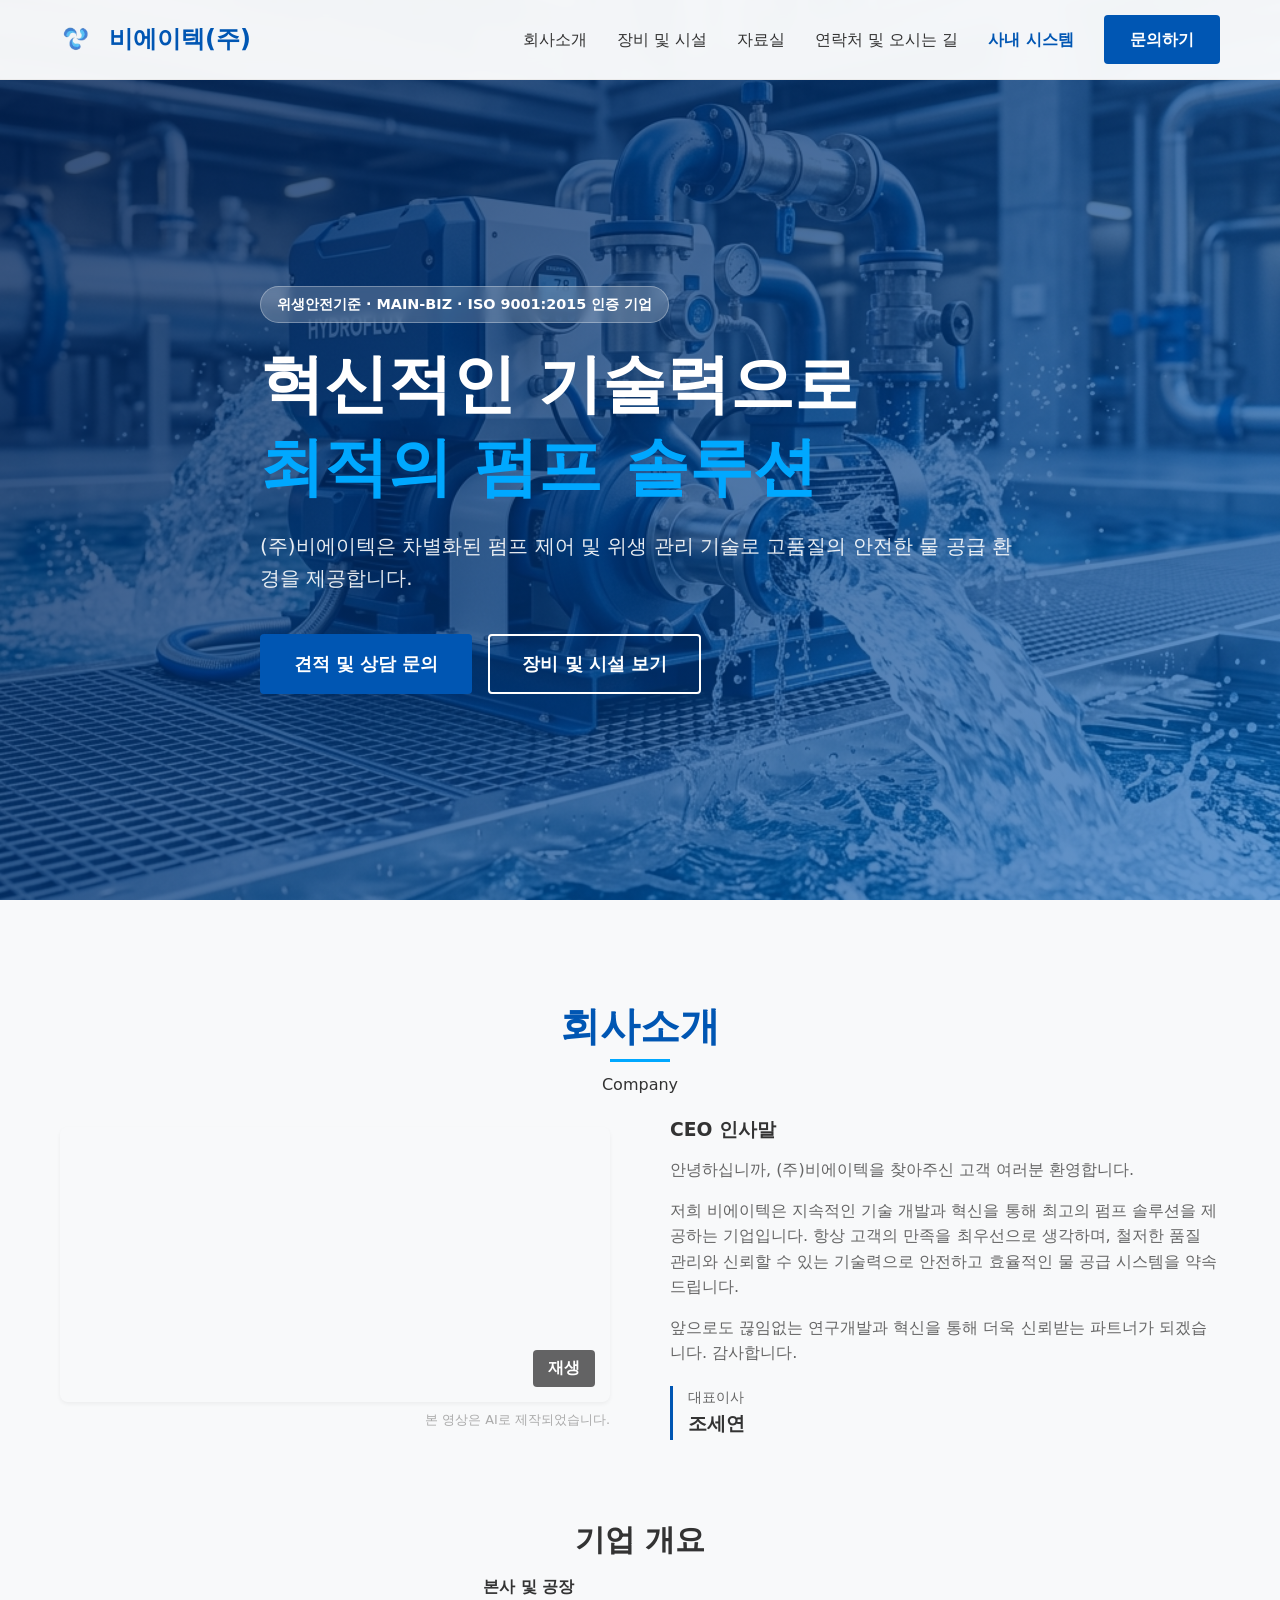
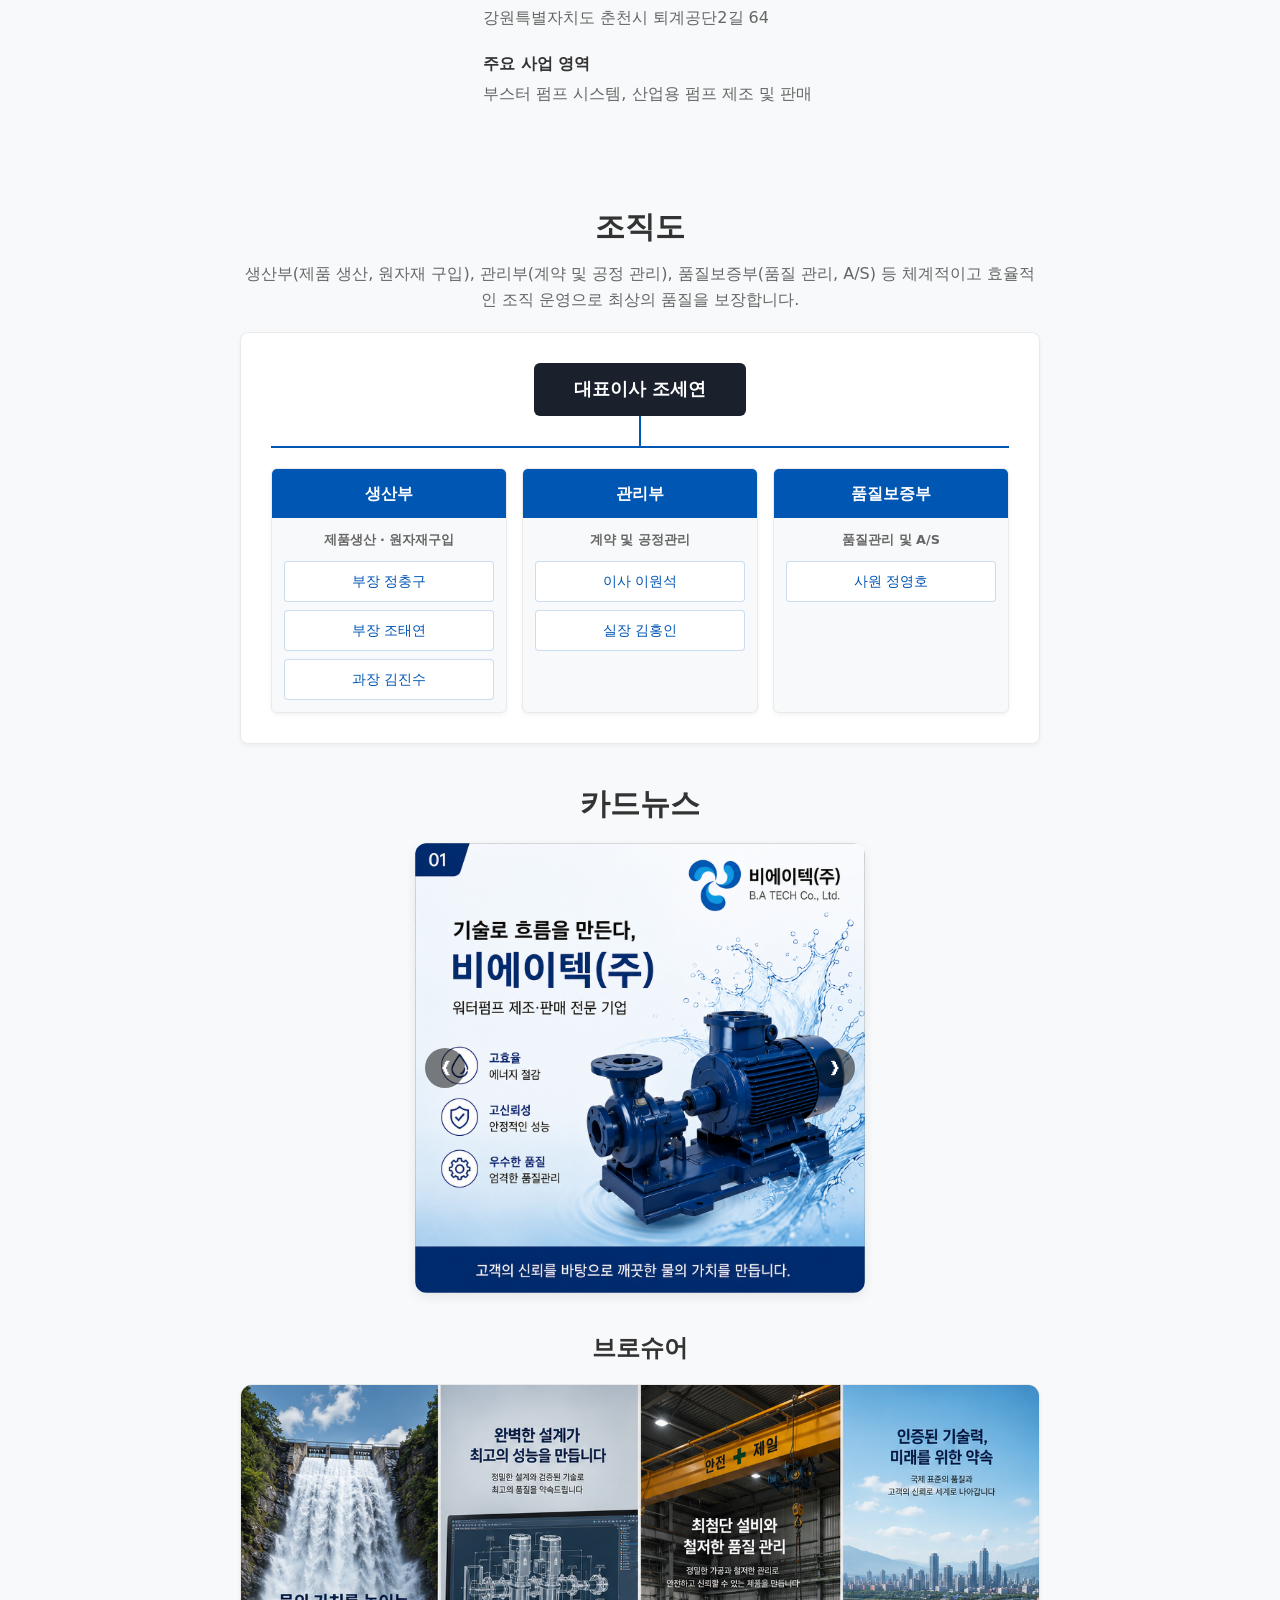
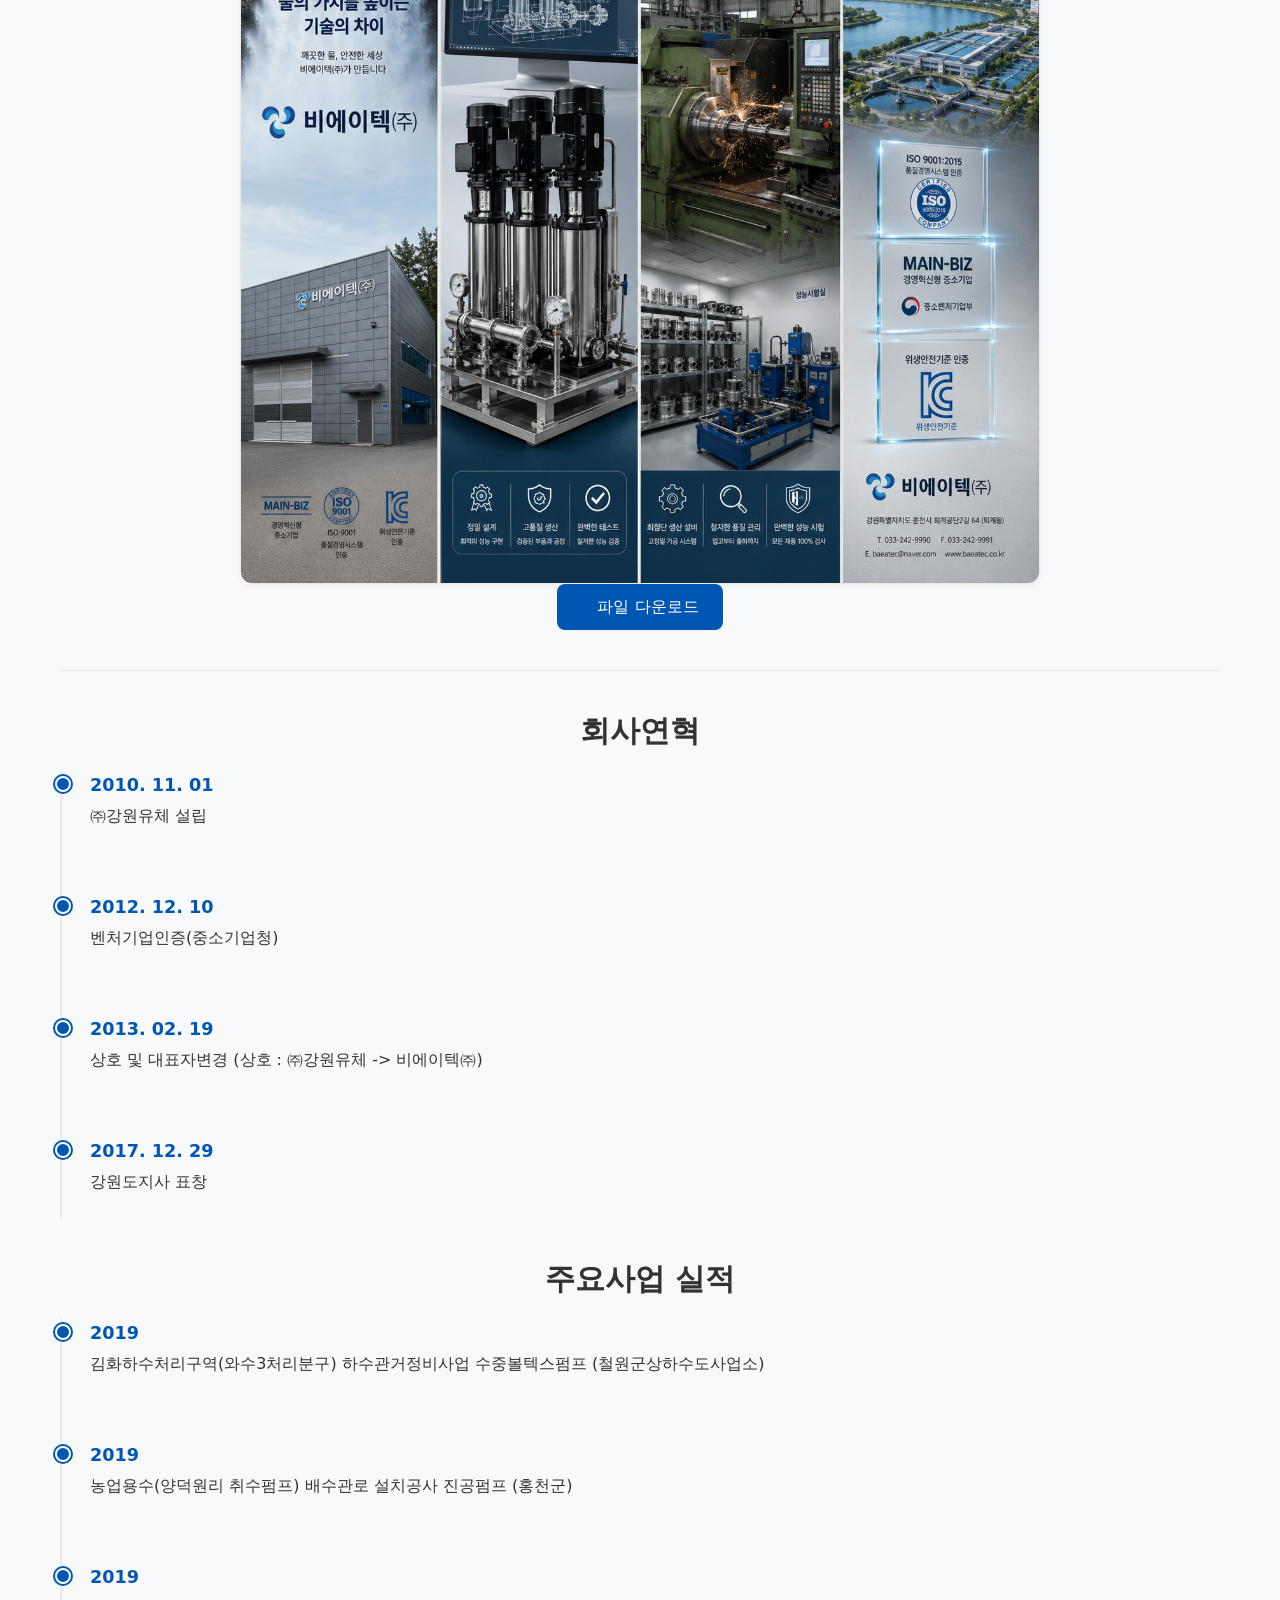
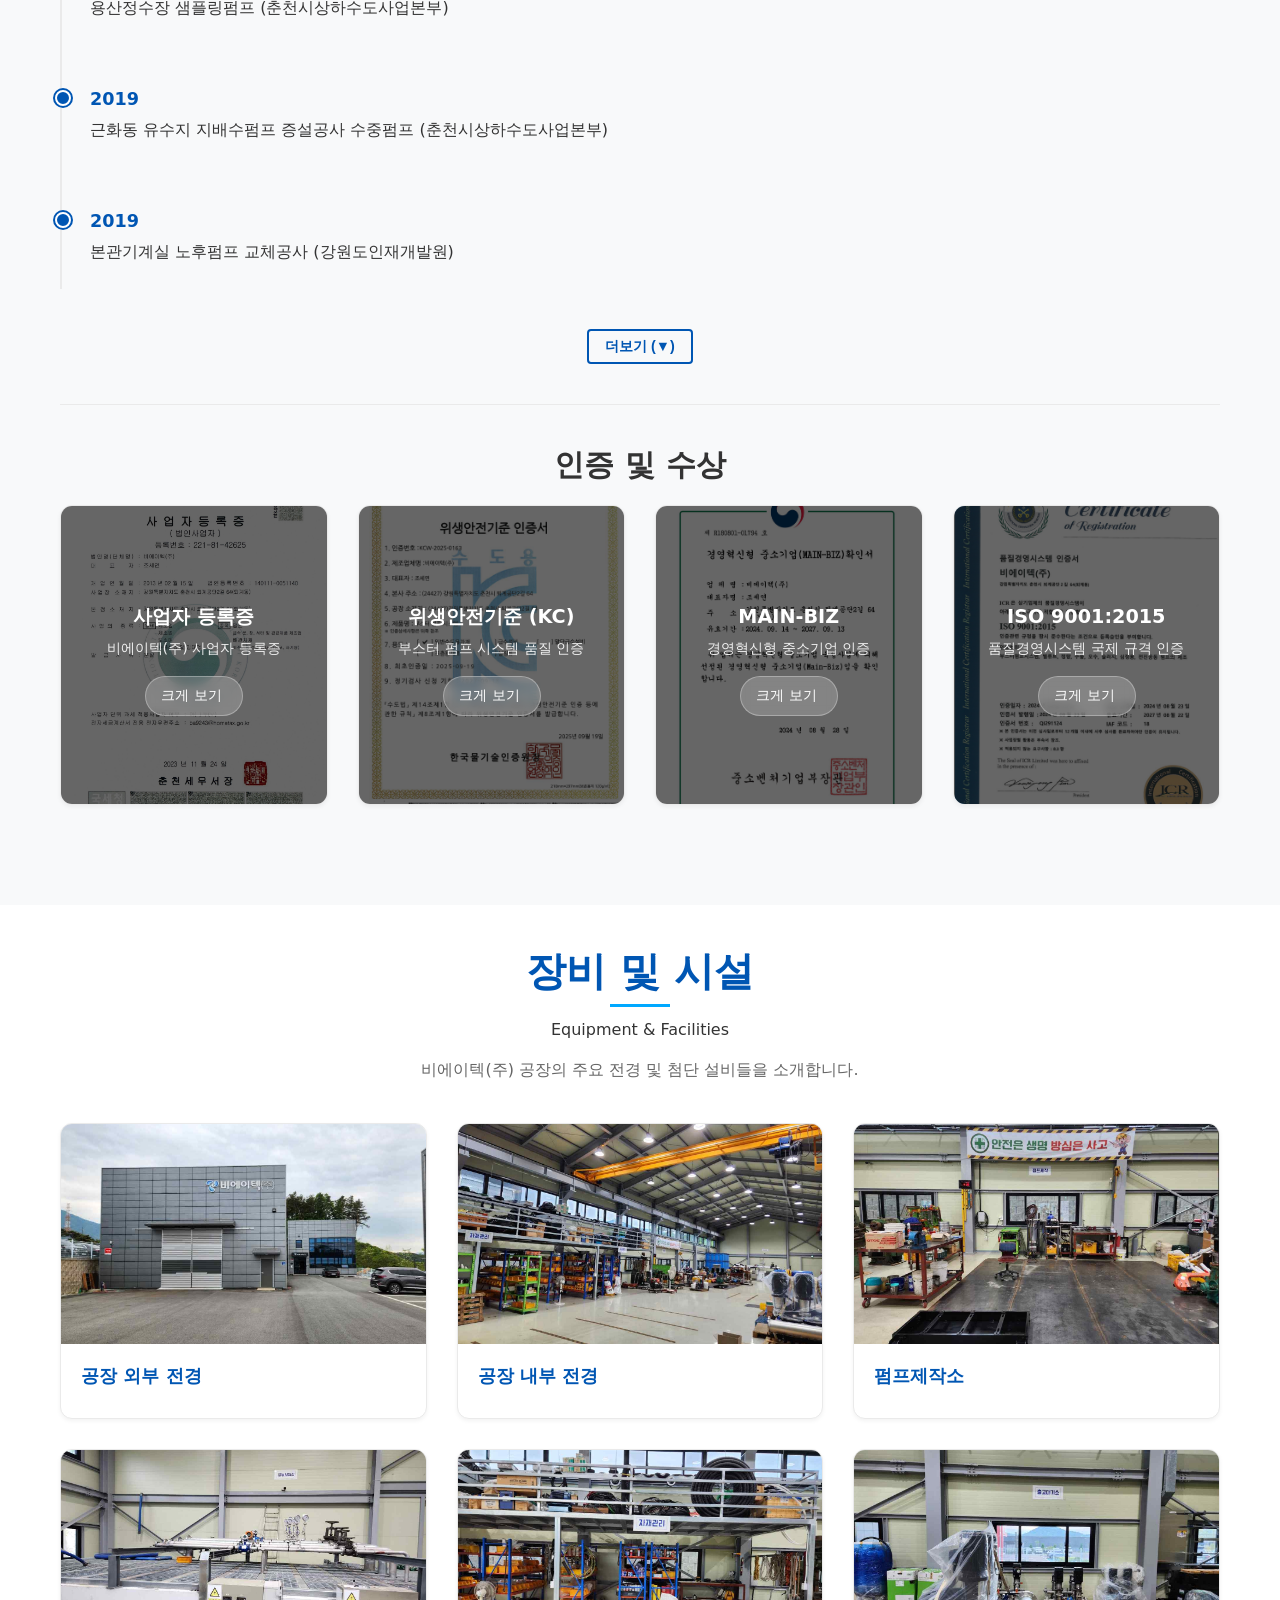
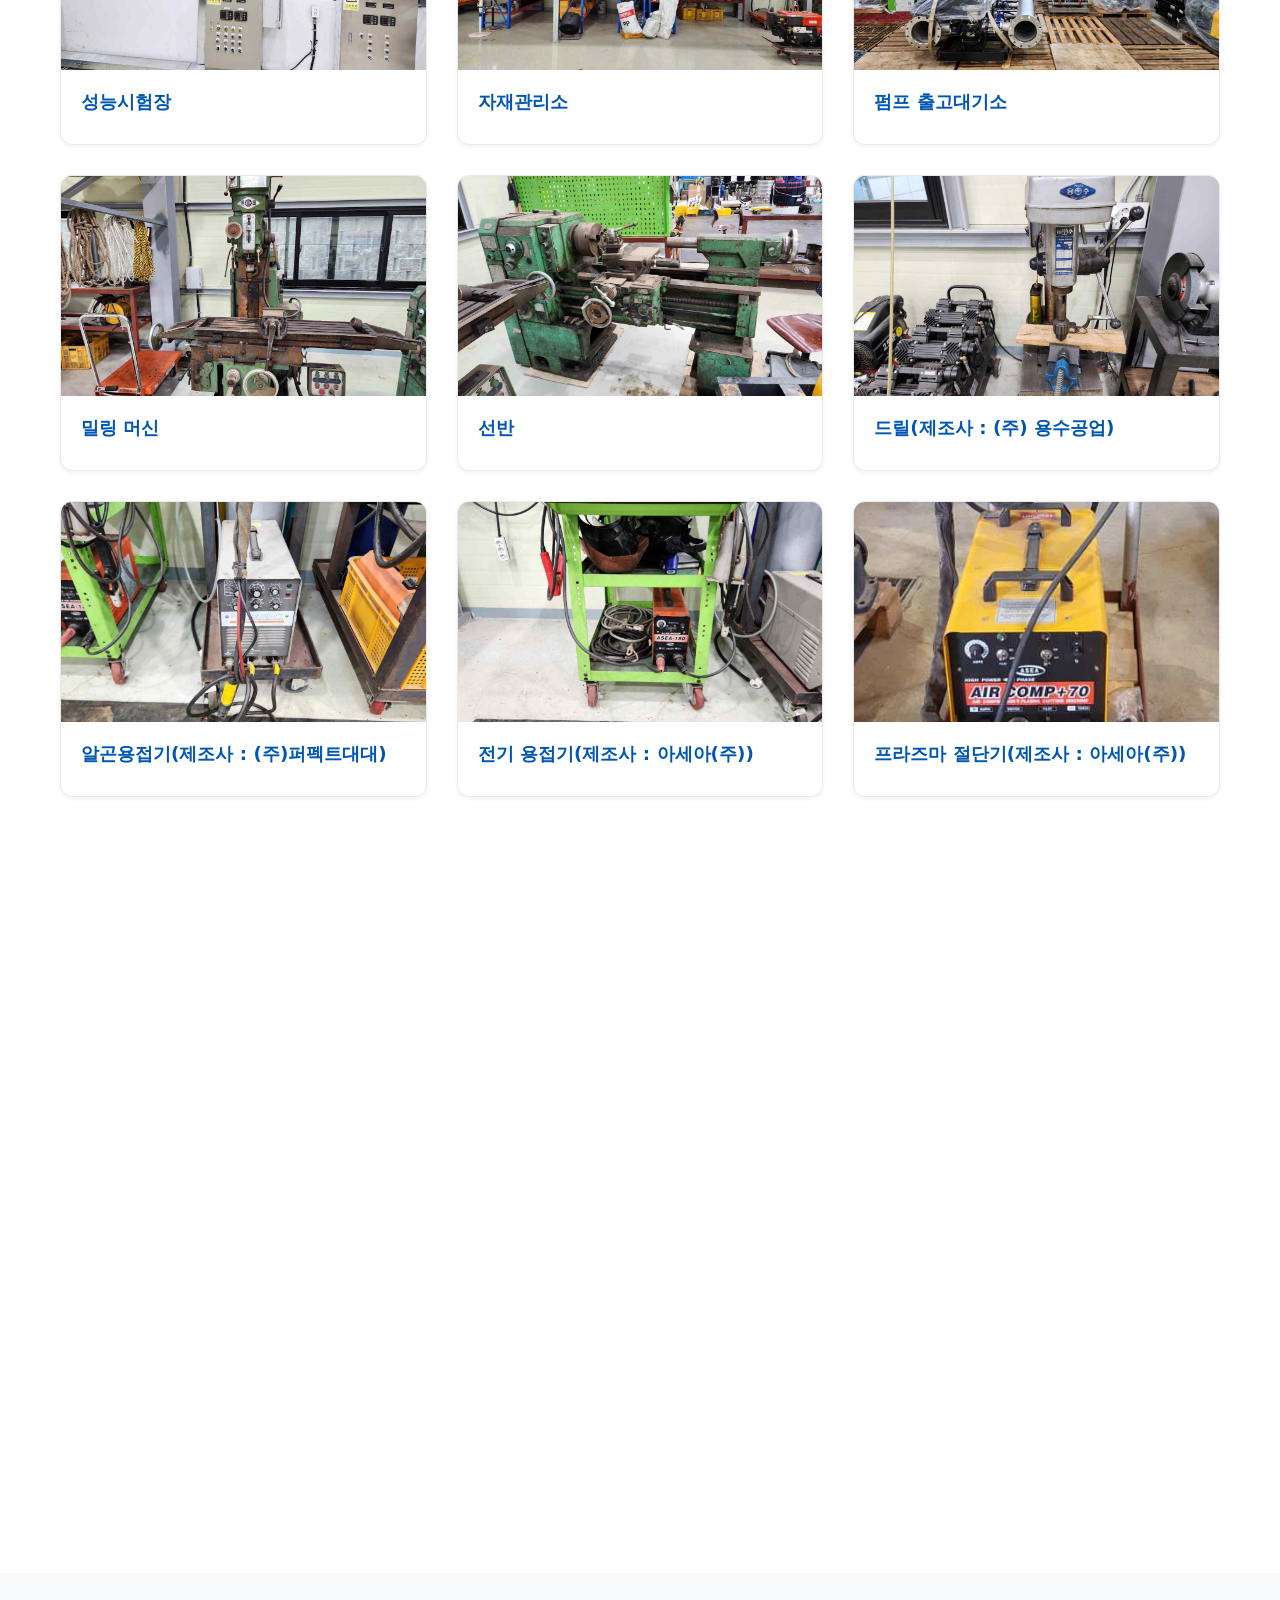
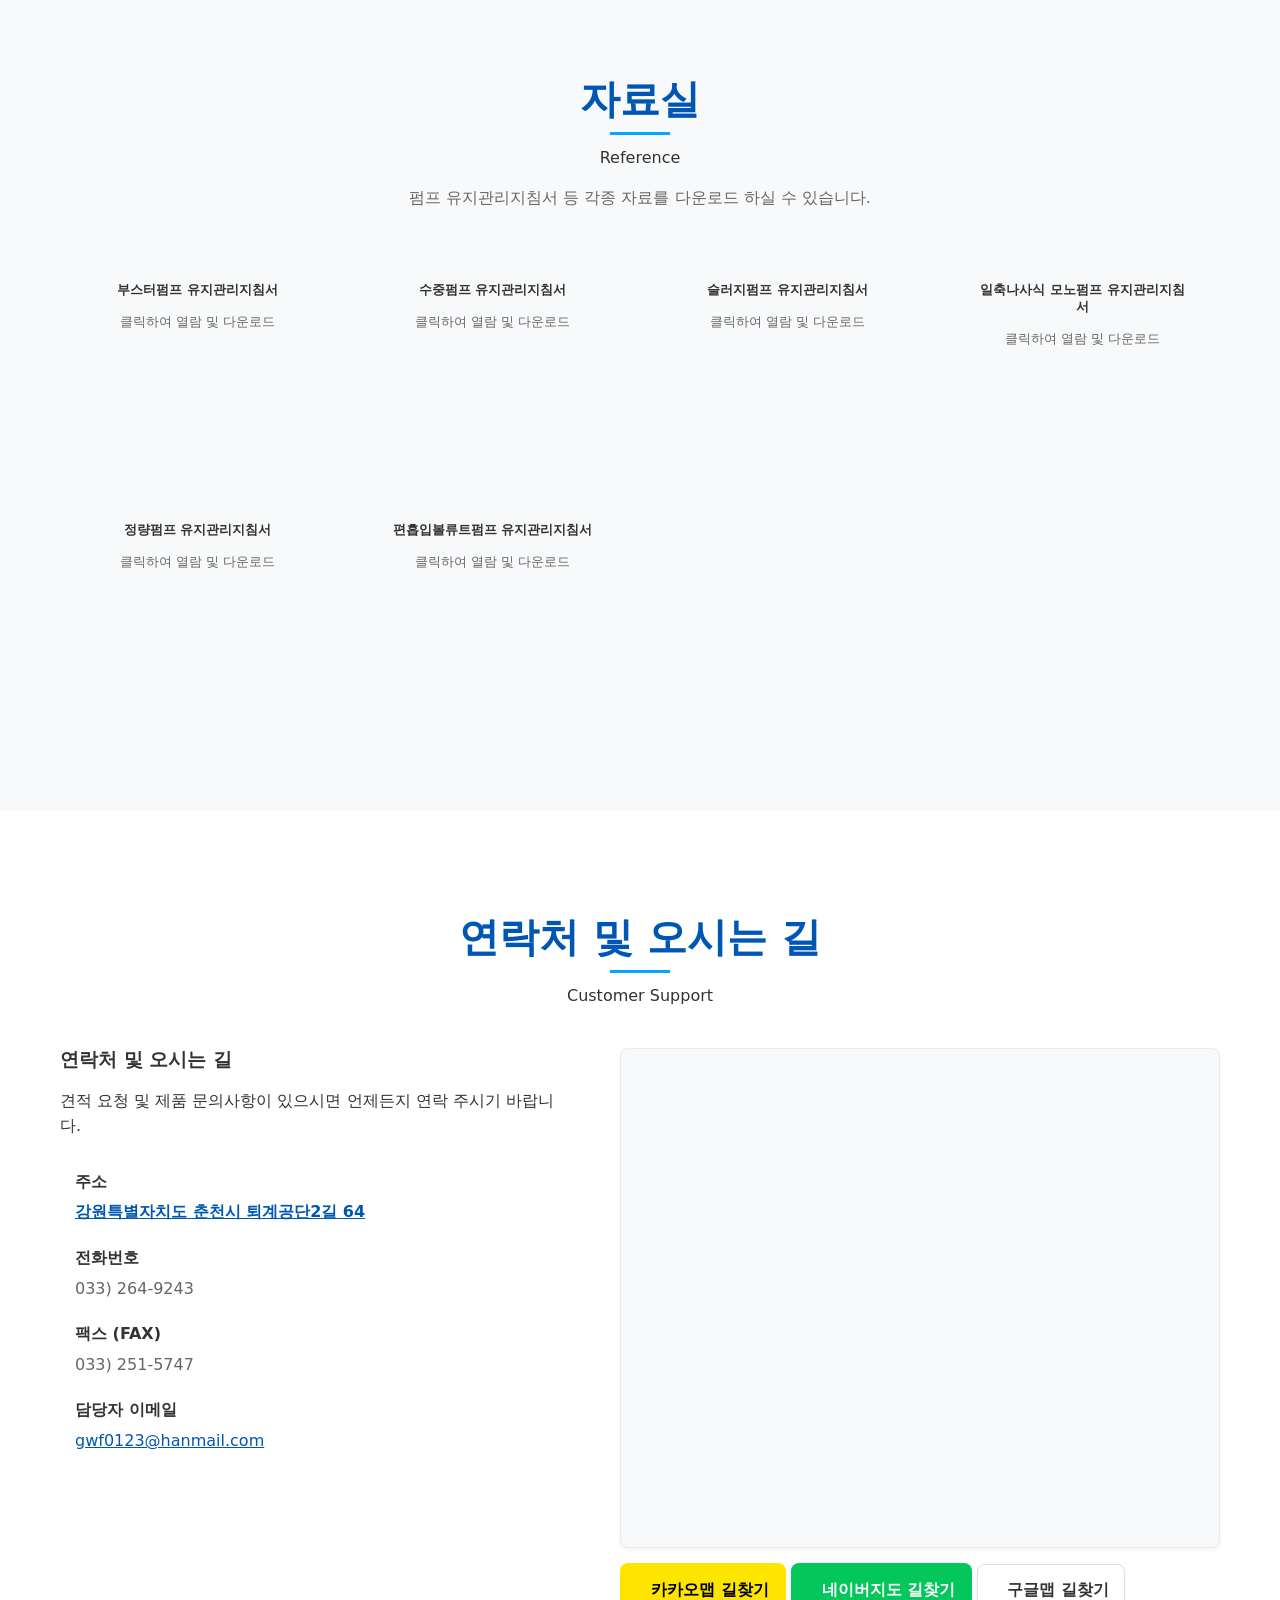
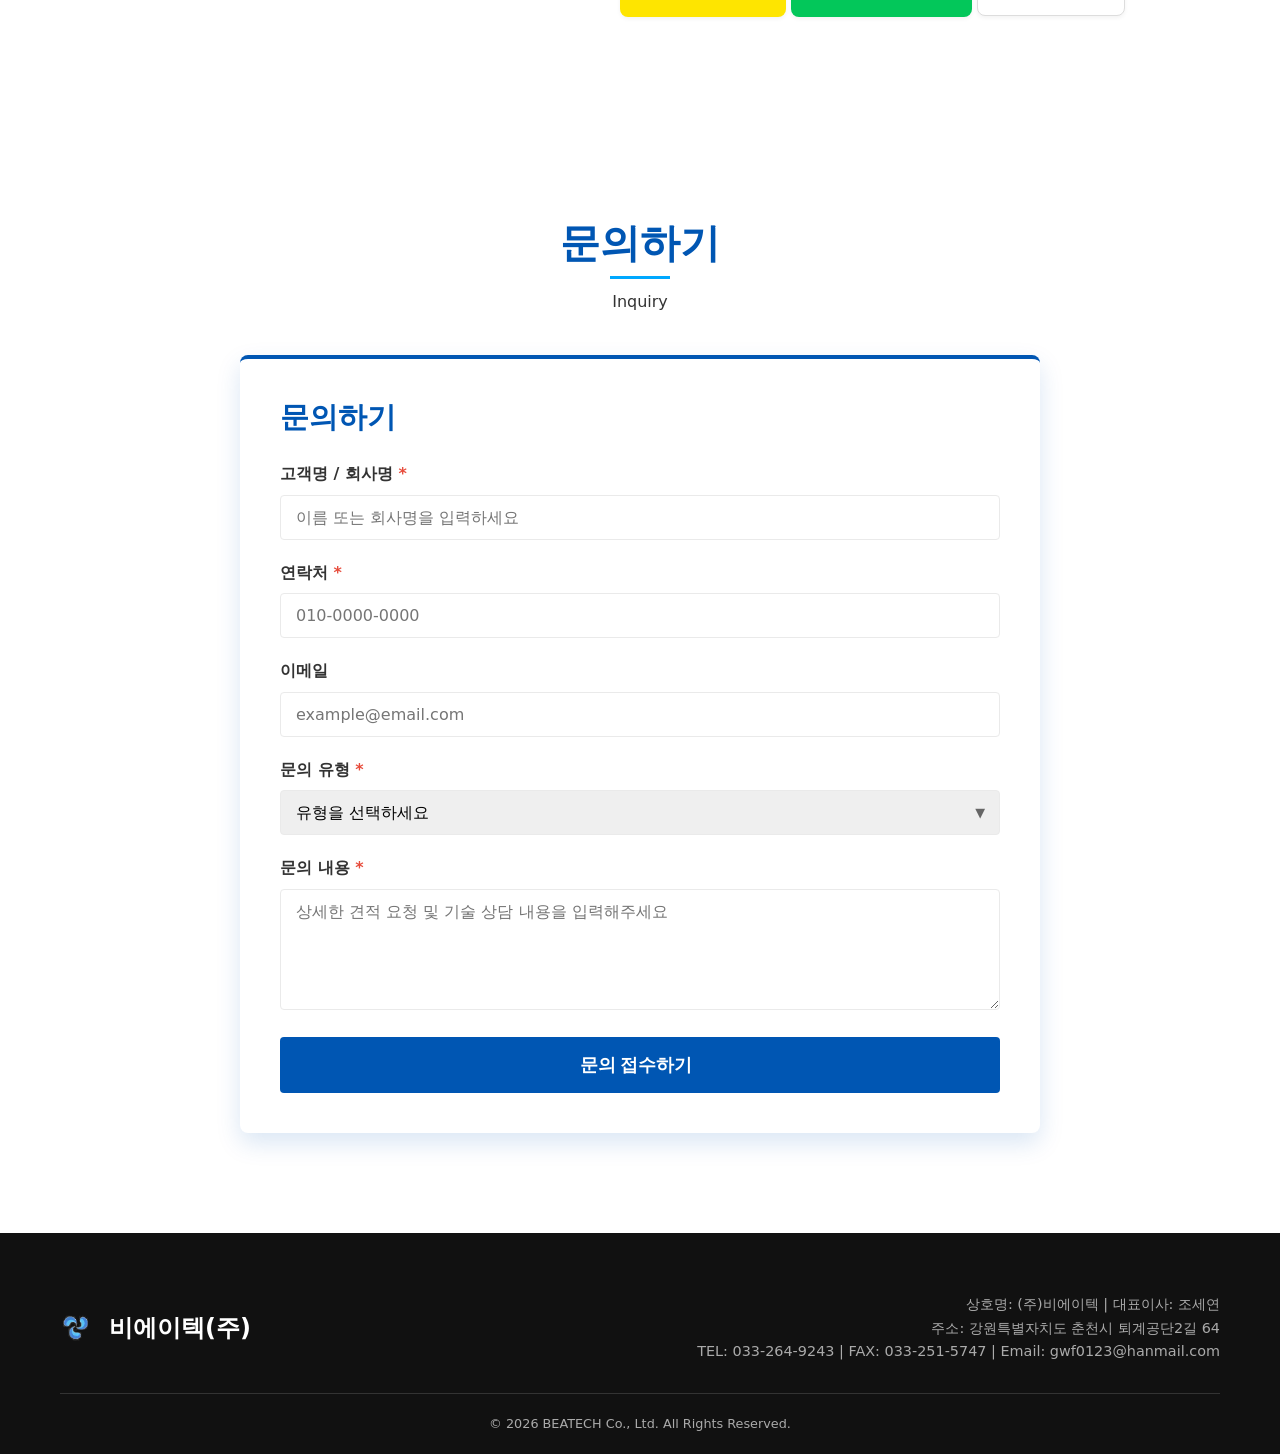
==== commit 31ace2ee: "이메일 수정" ====
--- a/index.html
+++ b/index.html
@@ -670,6 +670,10 @@
                             <label for="phone">연락처 <span class="required">*</span></label>
                             <input type="tel" id="phone" name="phone" required placeholder="010-0000-0000">
                         </div>
+                        <div class="form-group">
+                            <label for="email">이메일</label>
+                            <input type="email" id="email" name="email" placeholder="example@email.com">
+                        </div>
 
                         <div class="form-group">
                             <label for="type">문의 유형 <span class="required">*</span></label>
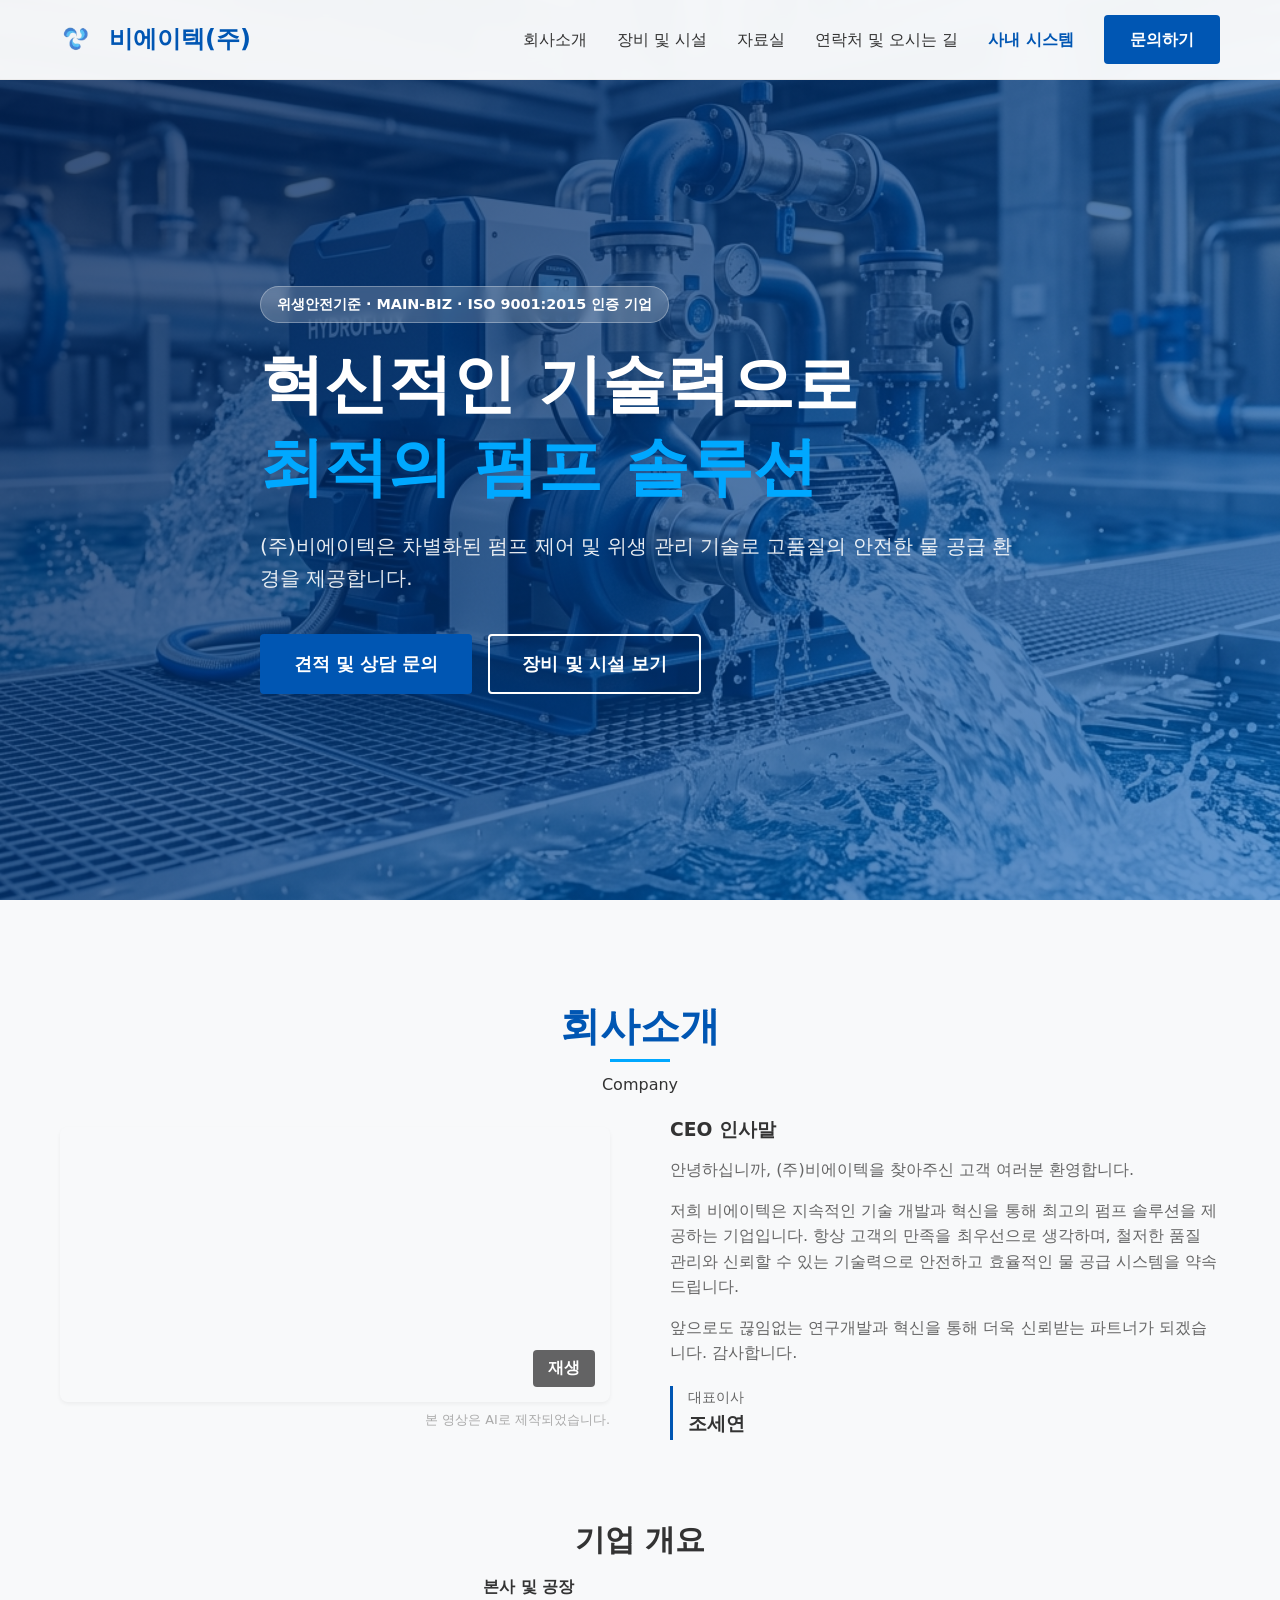
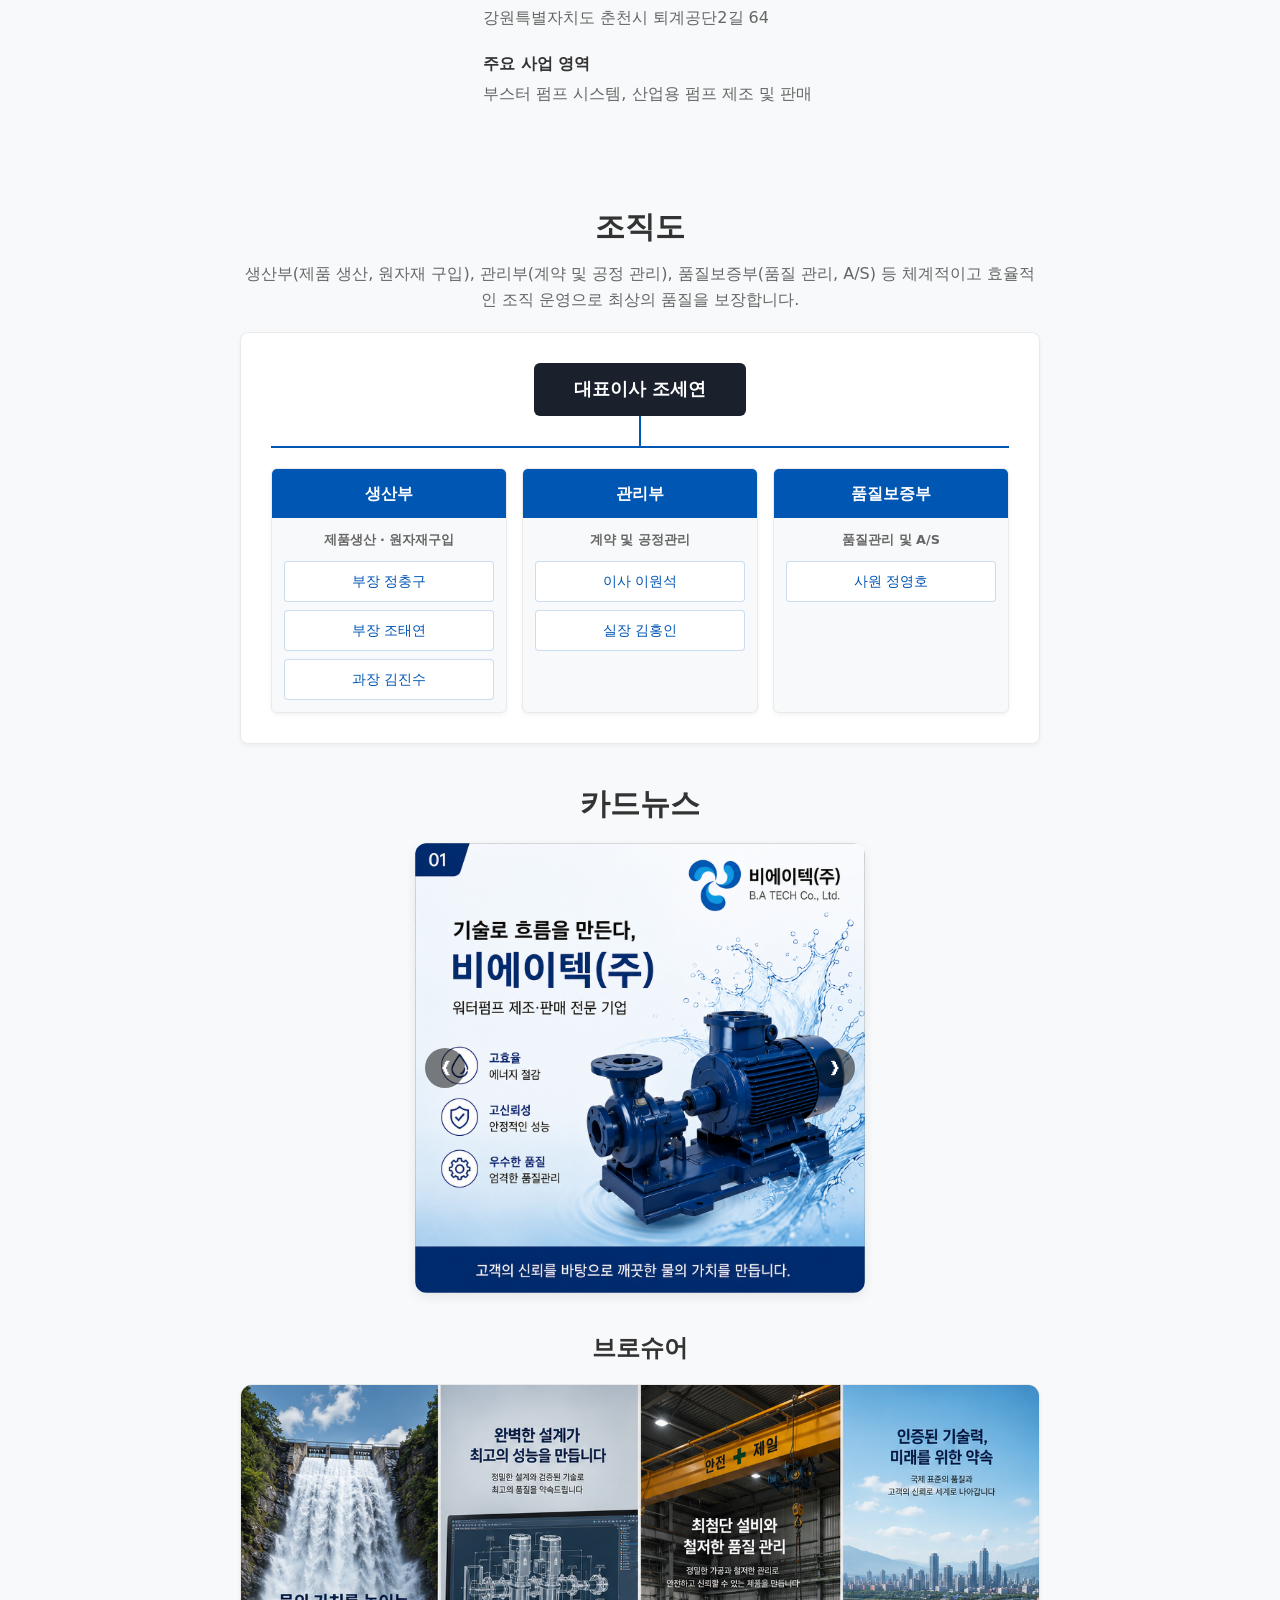
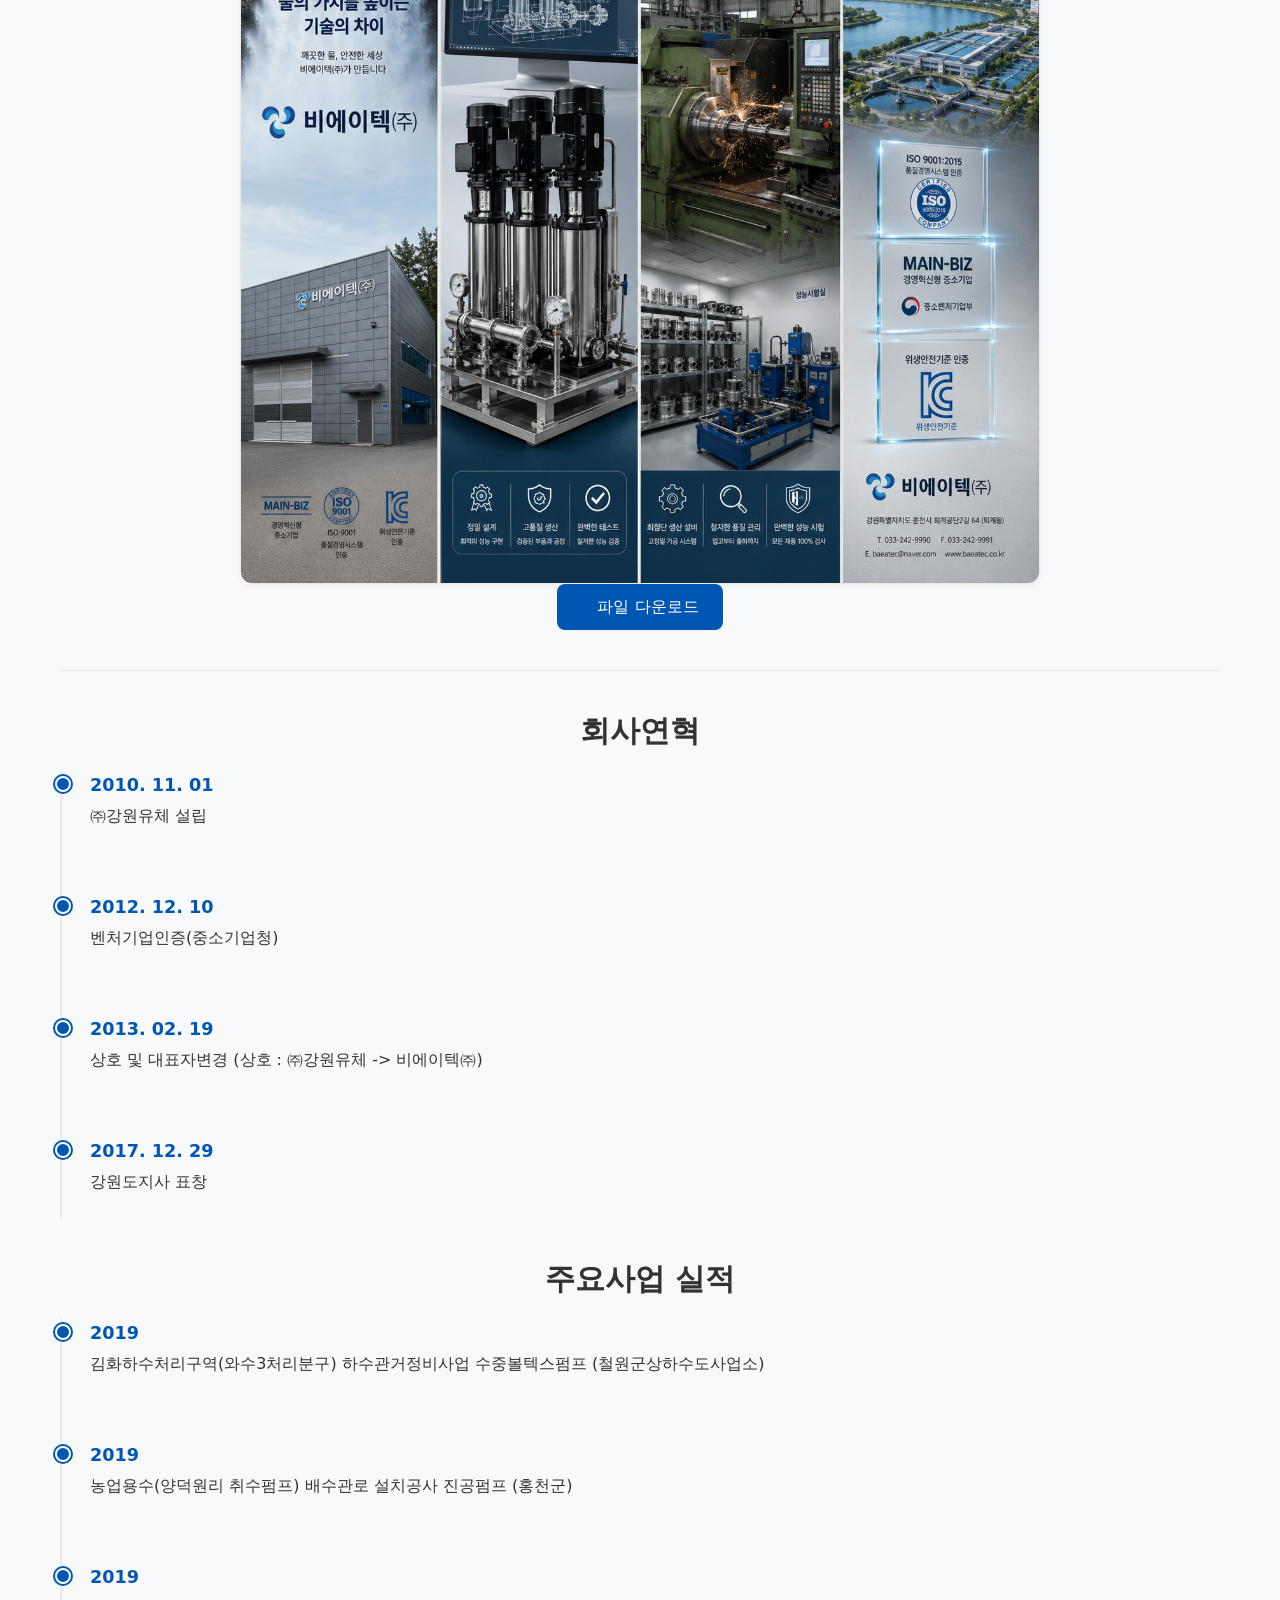
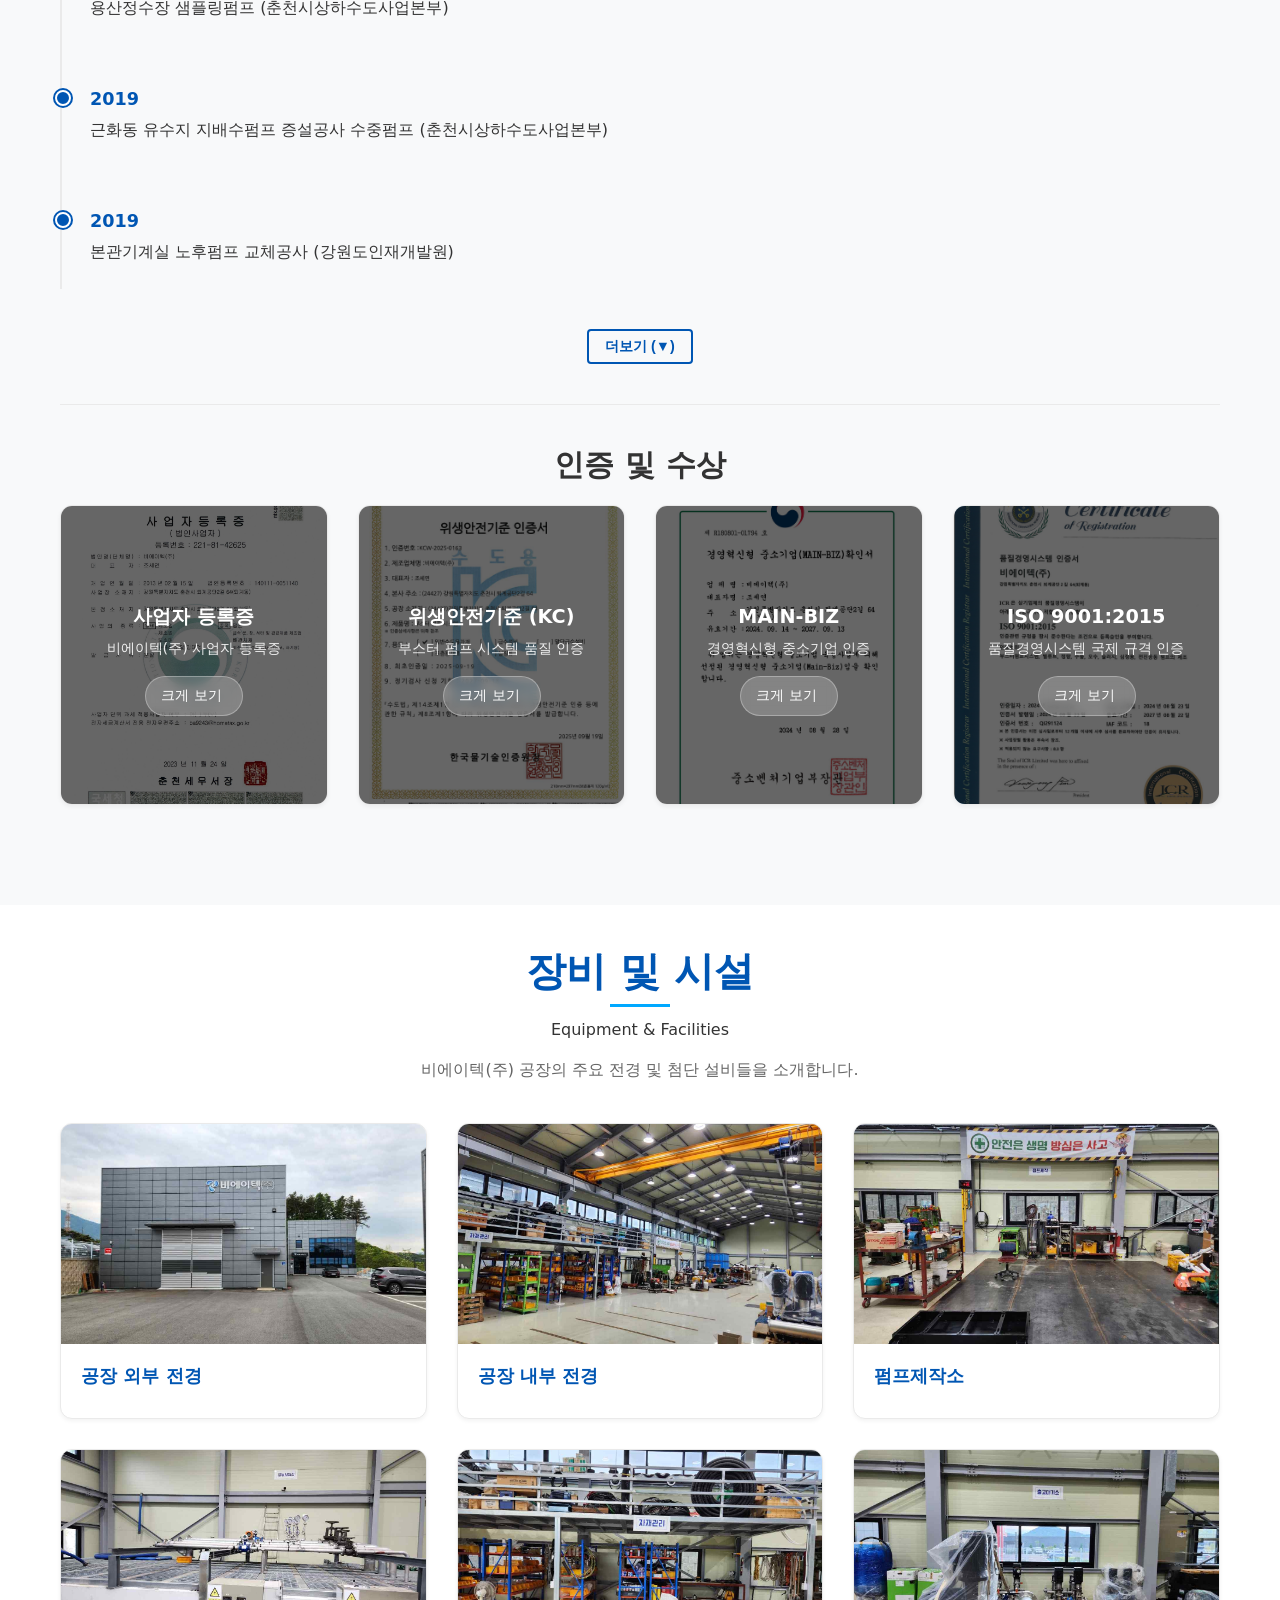
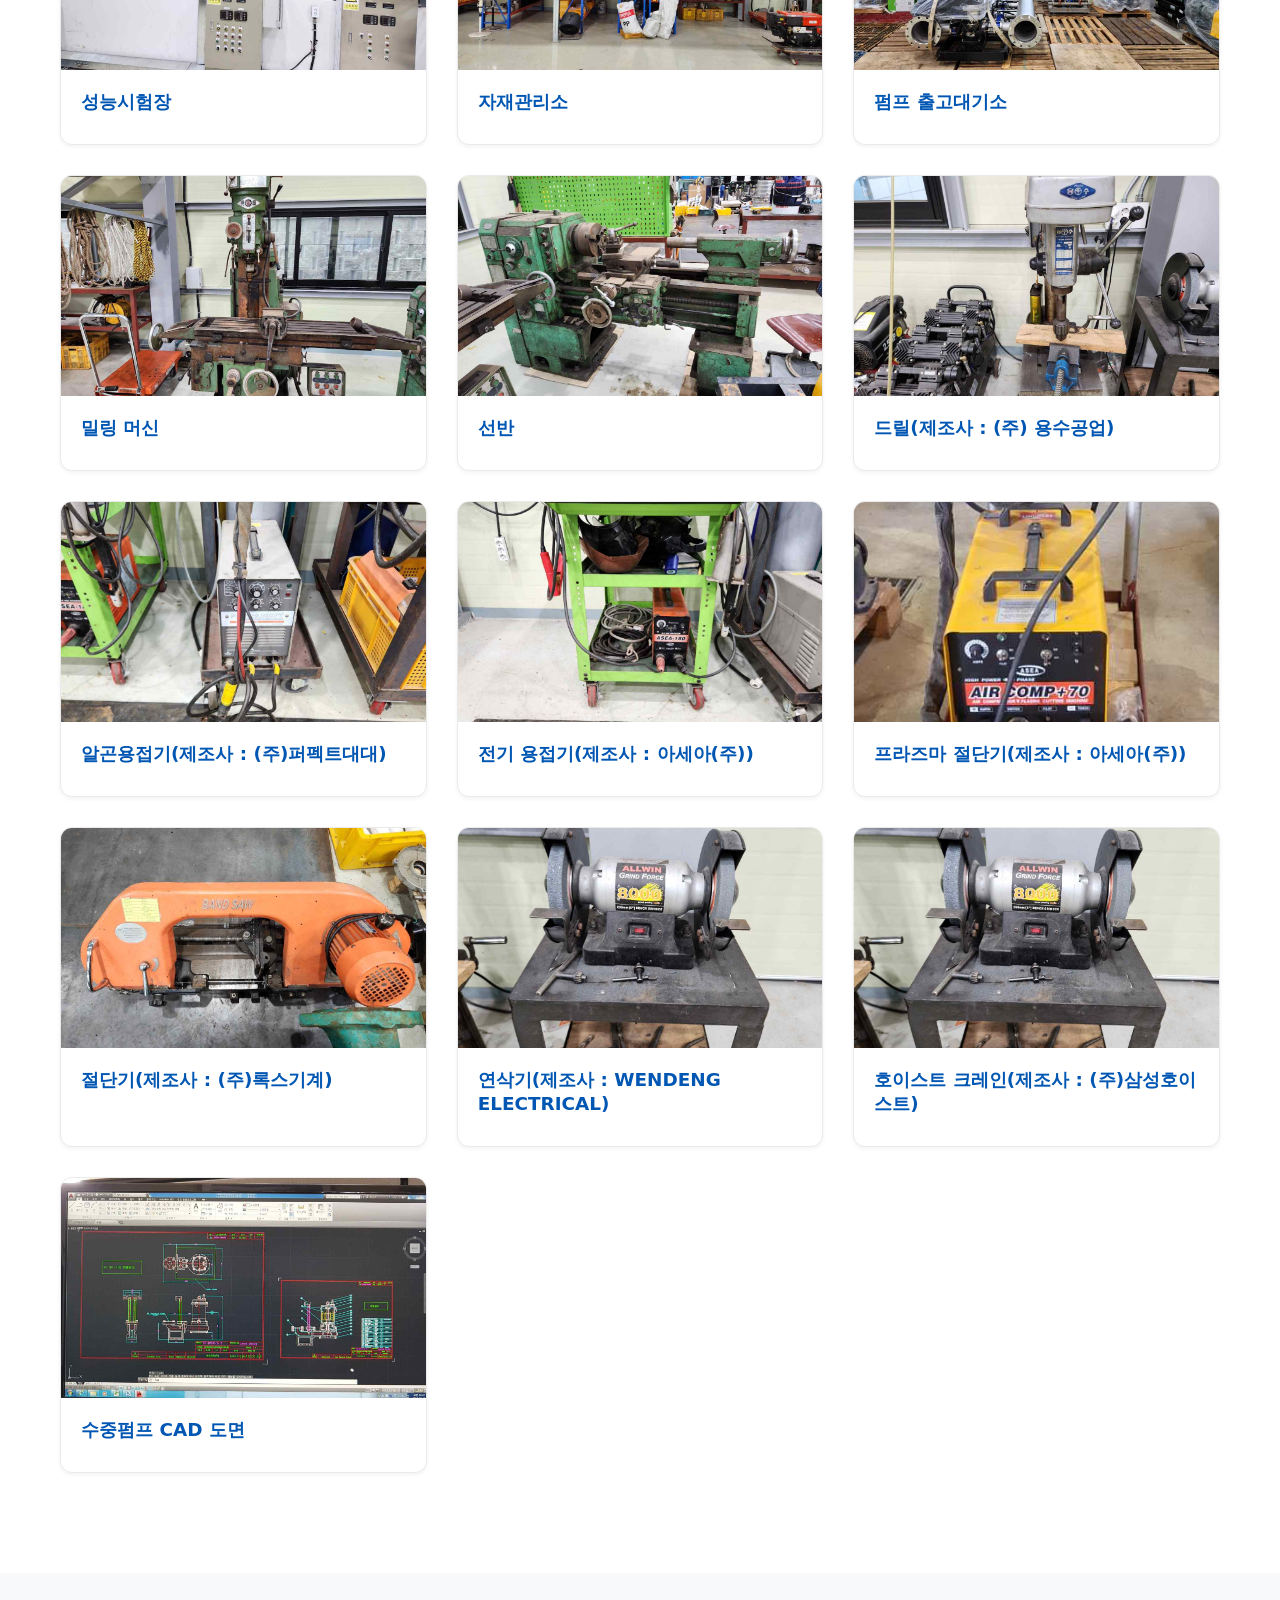
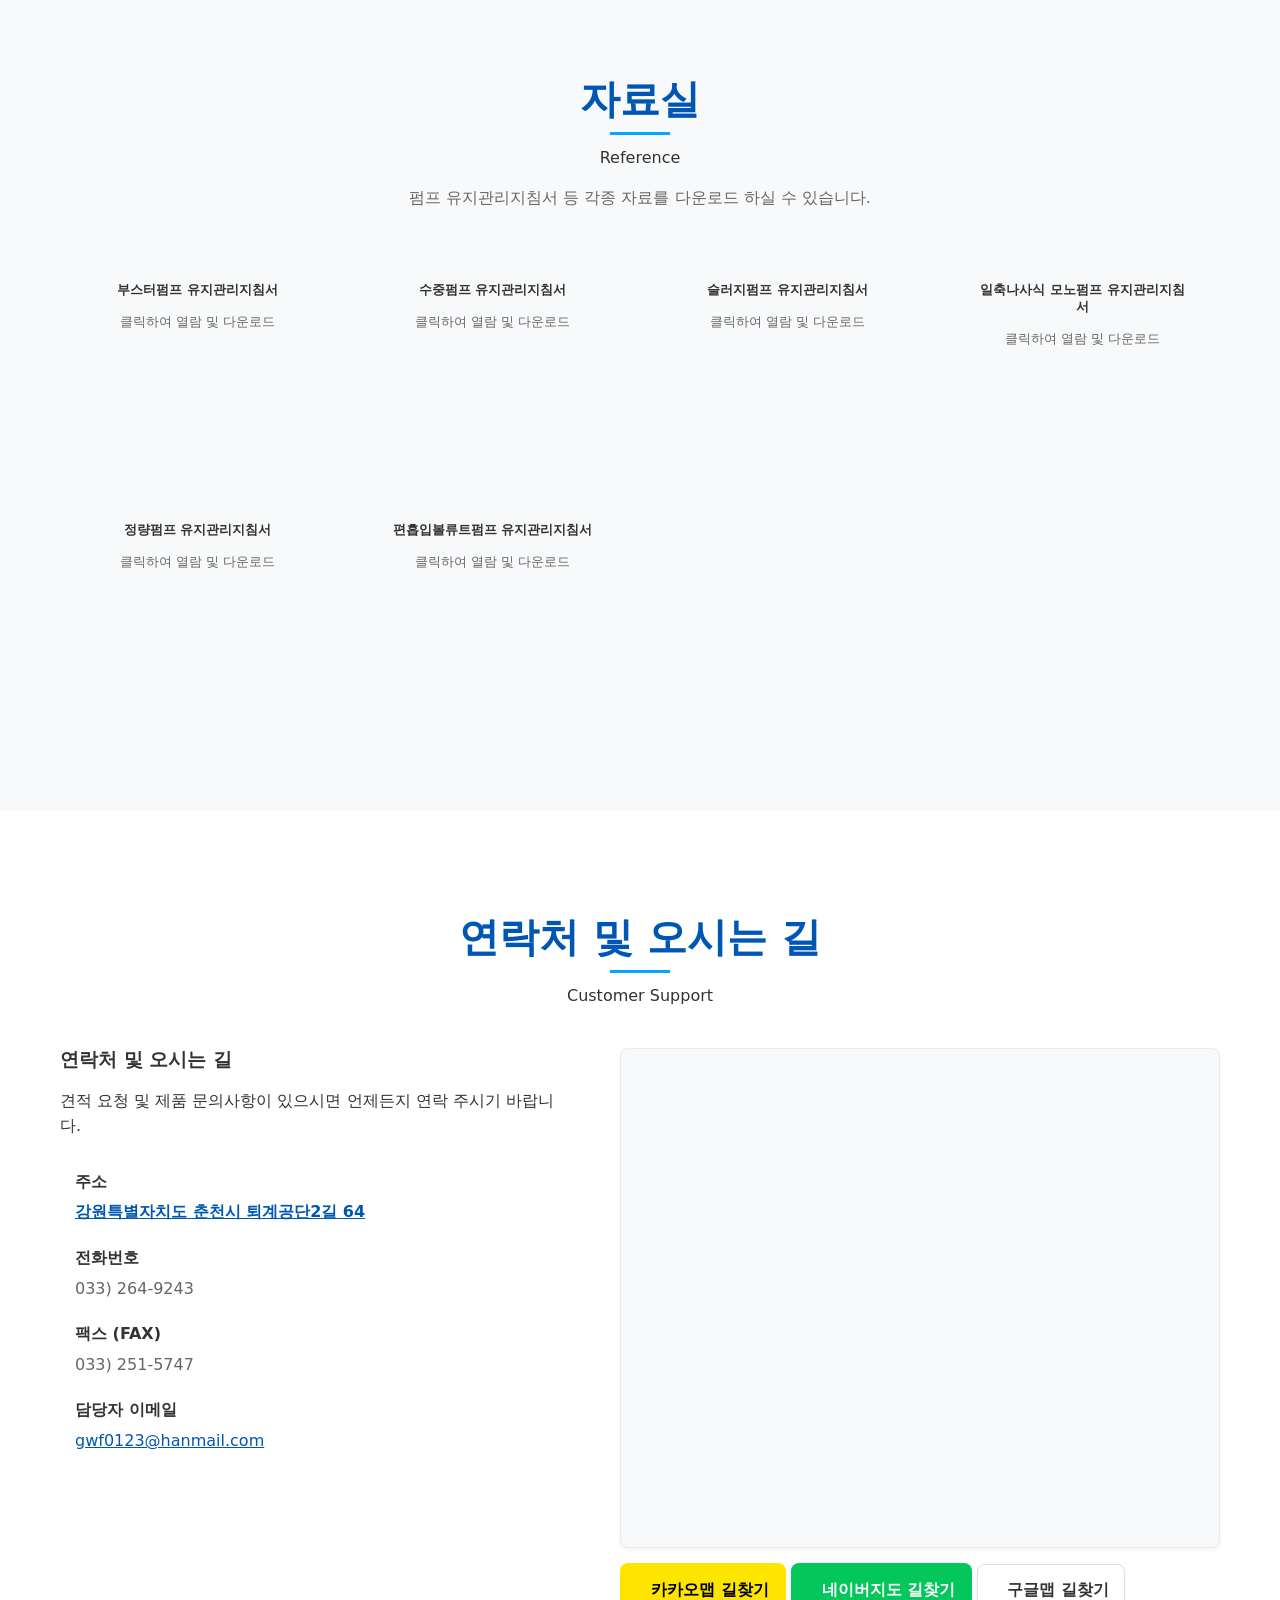
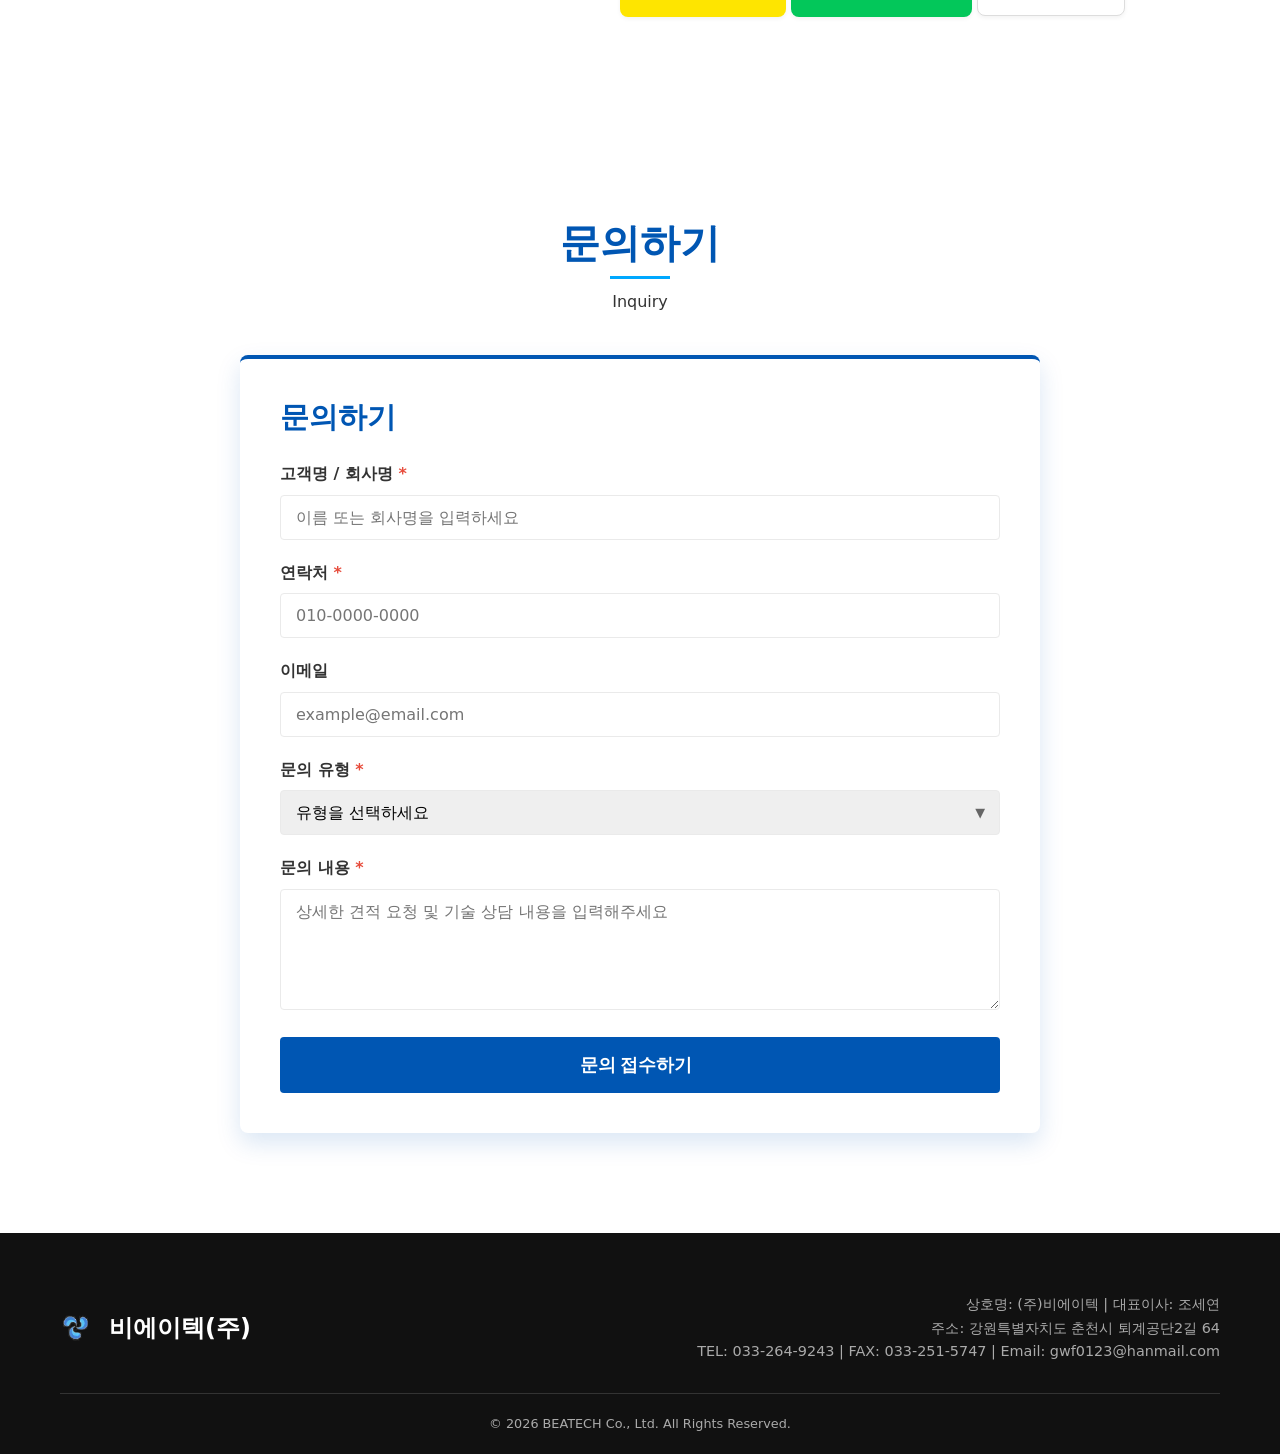
==== commit fe067b34: "배경음악" ====
--- a/index.html
+++ b/index.html
@@ -780,7 +780,15 @@
         </div>
     </div>
 
-
+    <!-- BGM Widget -->
+    <div id="bgm-widget" style="position: fixed; bottom: 30px; right: 30px; z-index: 1000;">
+        <button id="bgm-toggle" class="btn shadow-lg" style="width: 50px; height: 50px; border-radius: 50%; background: var(--primary); color: white; display: flex; align-items: center; justify-content: center; border: none; cursor: pointer; transition: all 0.3s;" aria-label="배경음악 토글">
+            <i class="ph-fill ph-speaker-slash" id="bgm-icon" style="font-size: 1.5rem;"></i>
+        </button>
+        <audio id="bgm-audio" loop preload="auto">
+            <source src="Liquid_Architecture.mp3" type="audio/mpeg">
+        </audio>
+    </div>
 
 
 
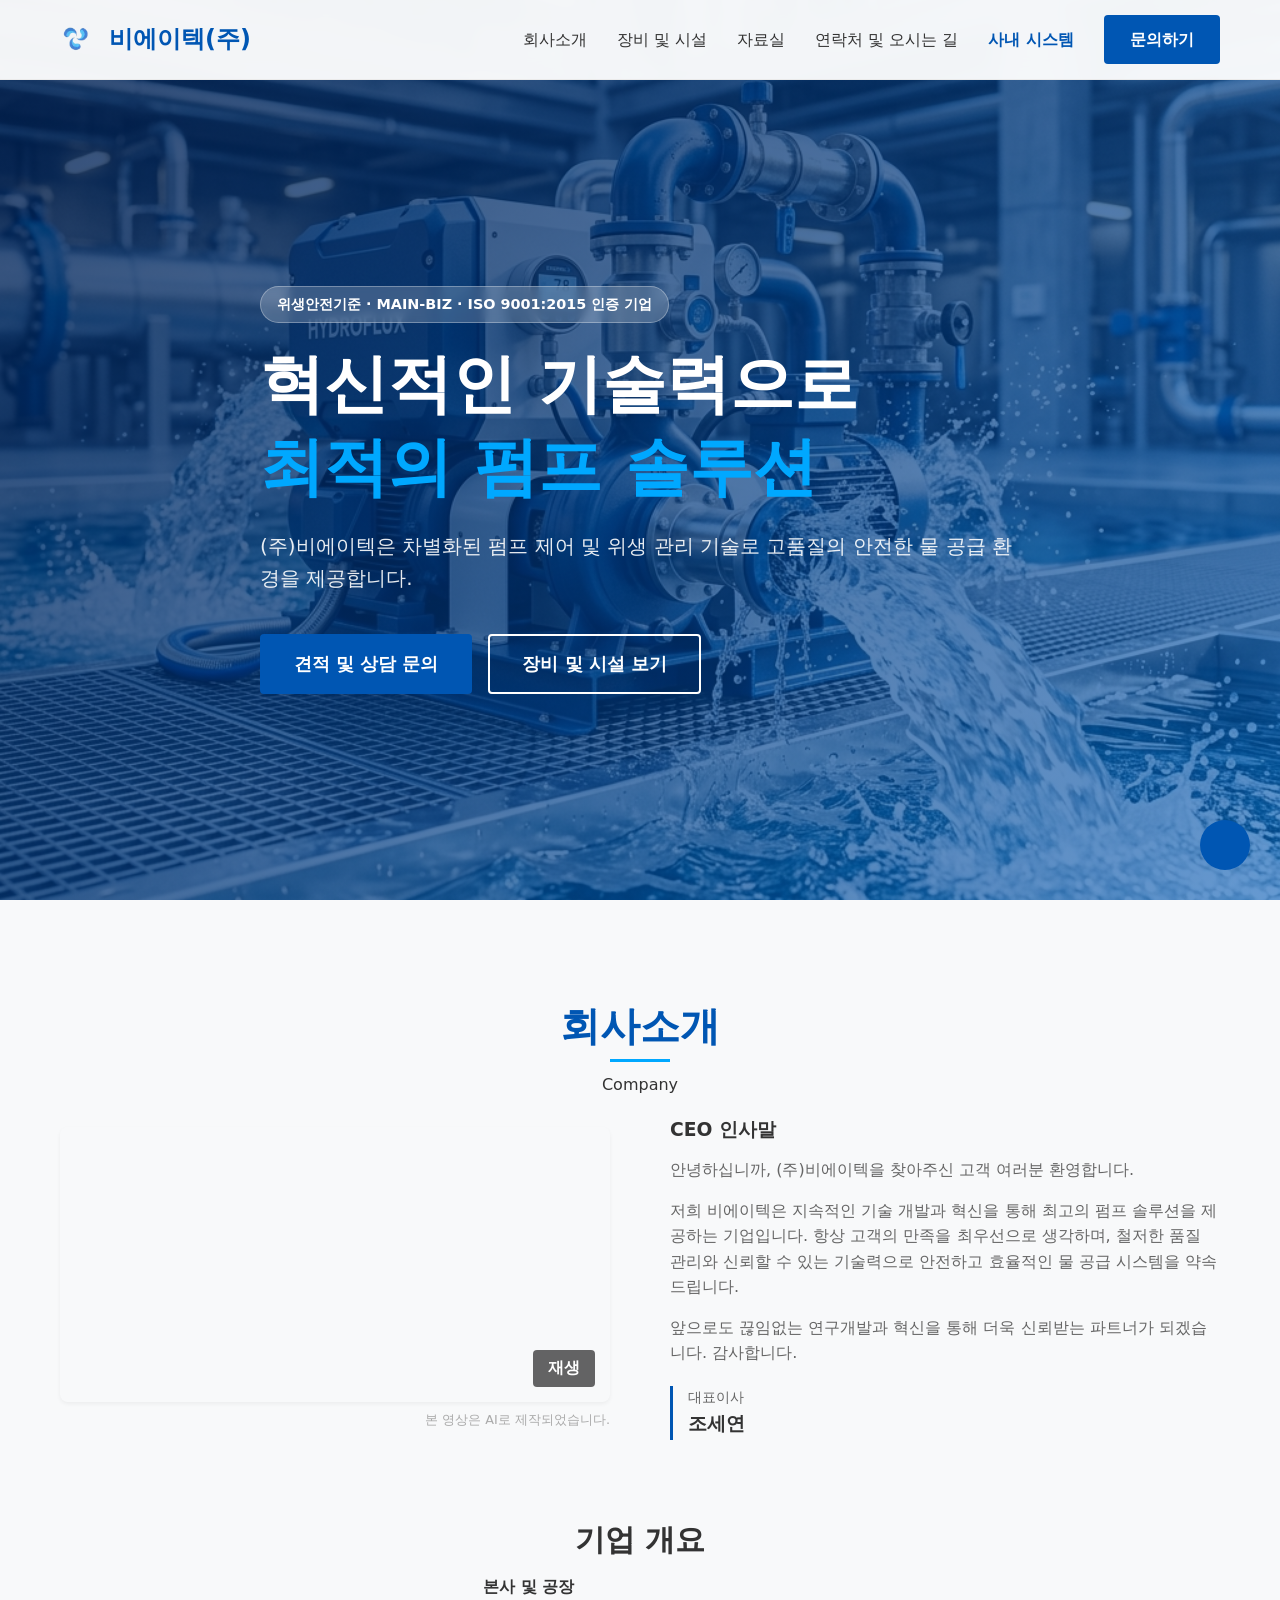
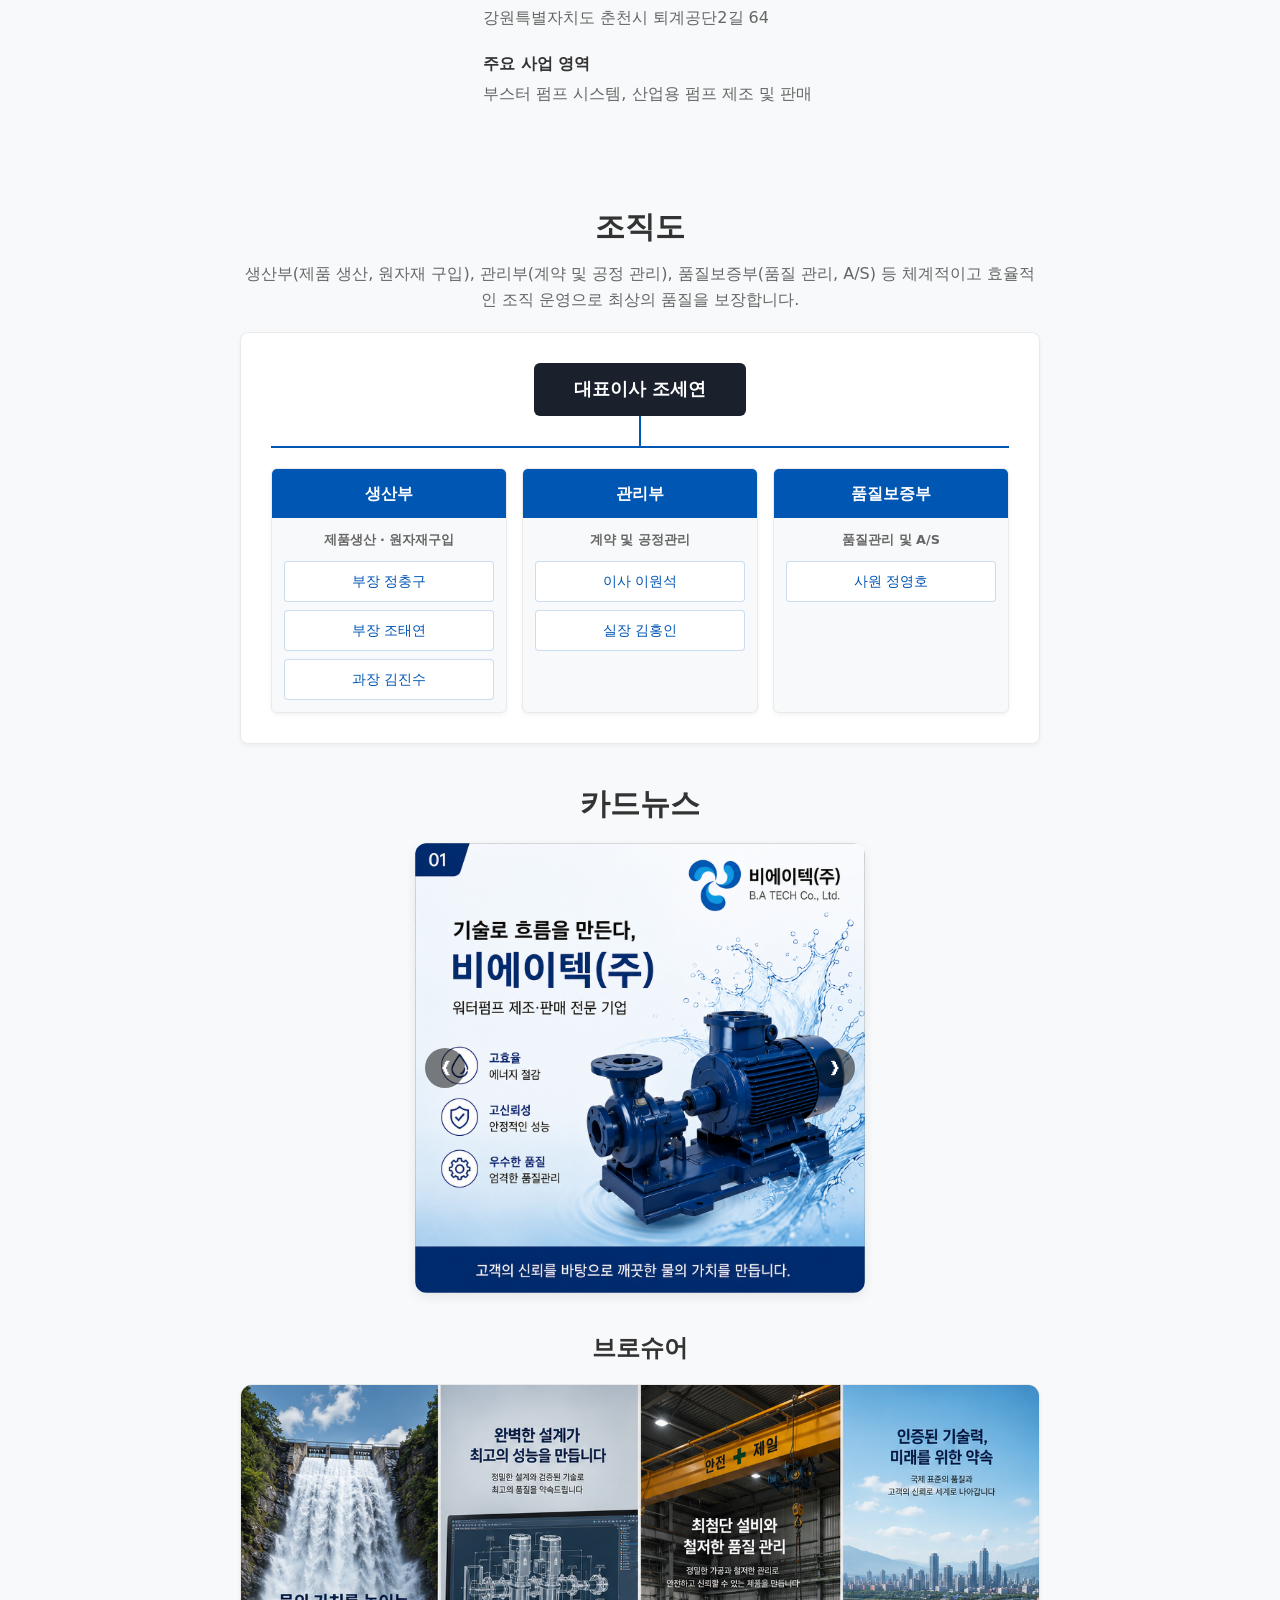
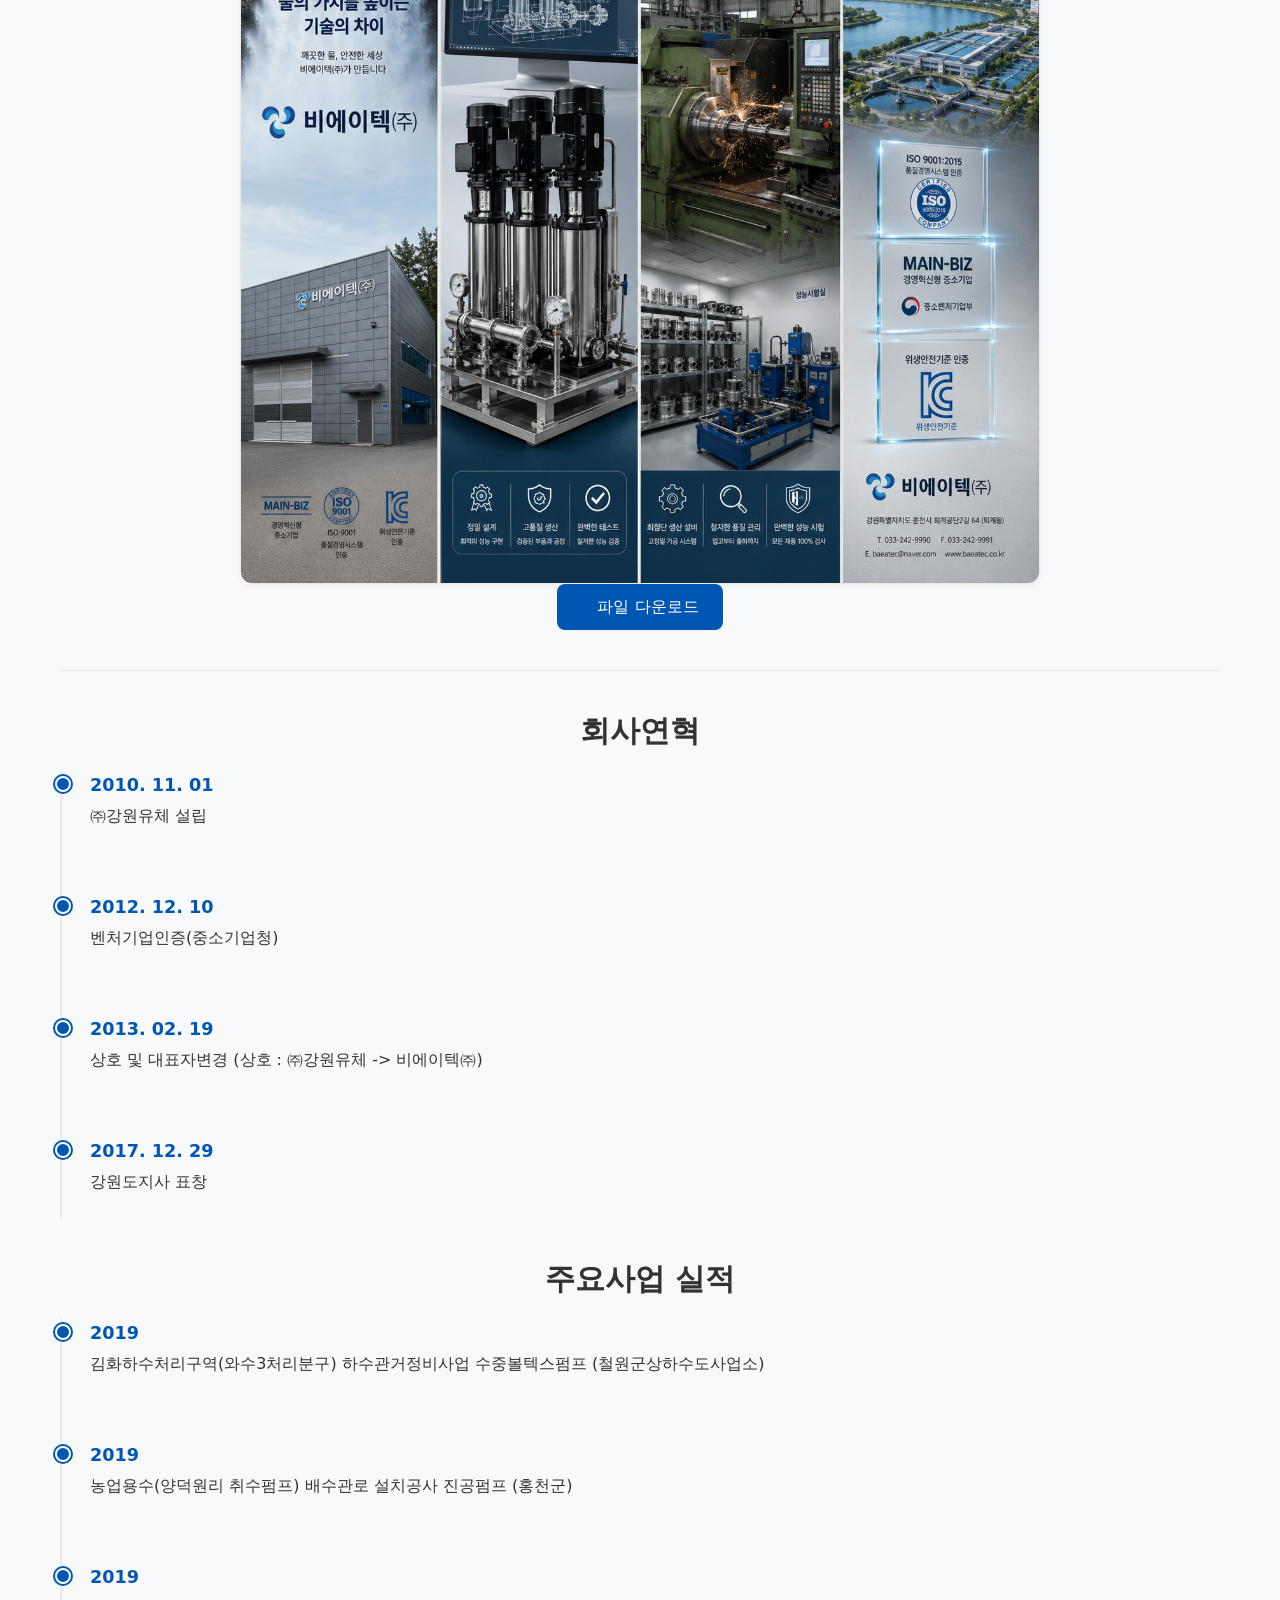
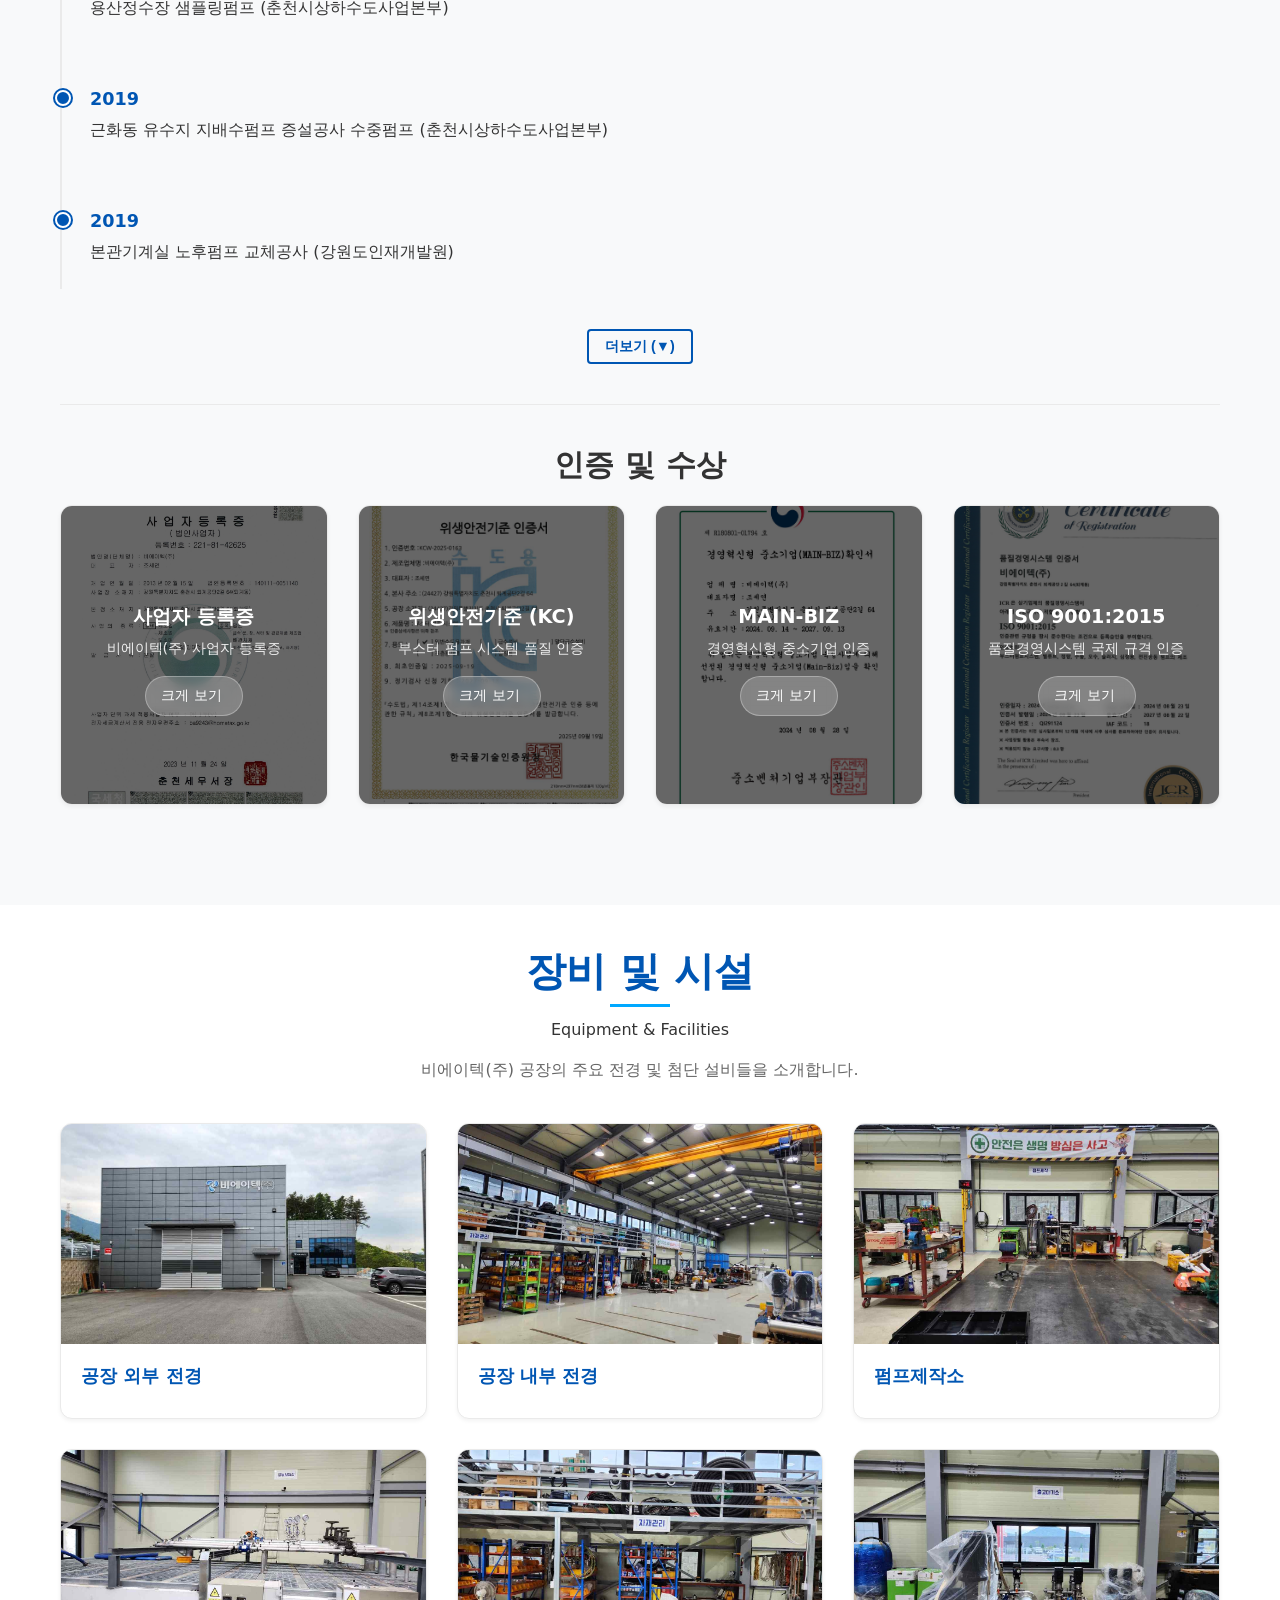
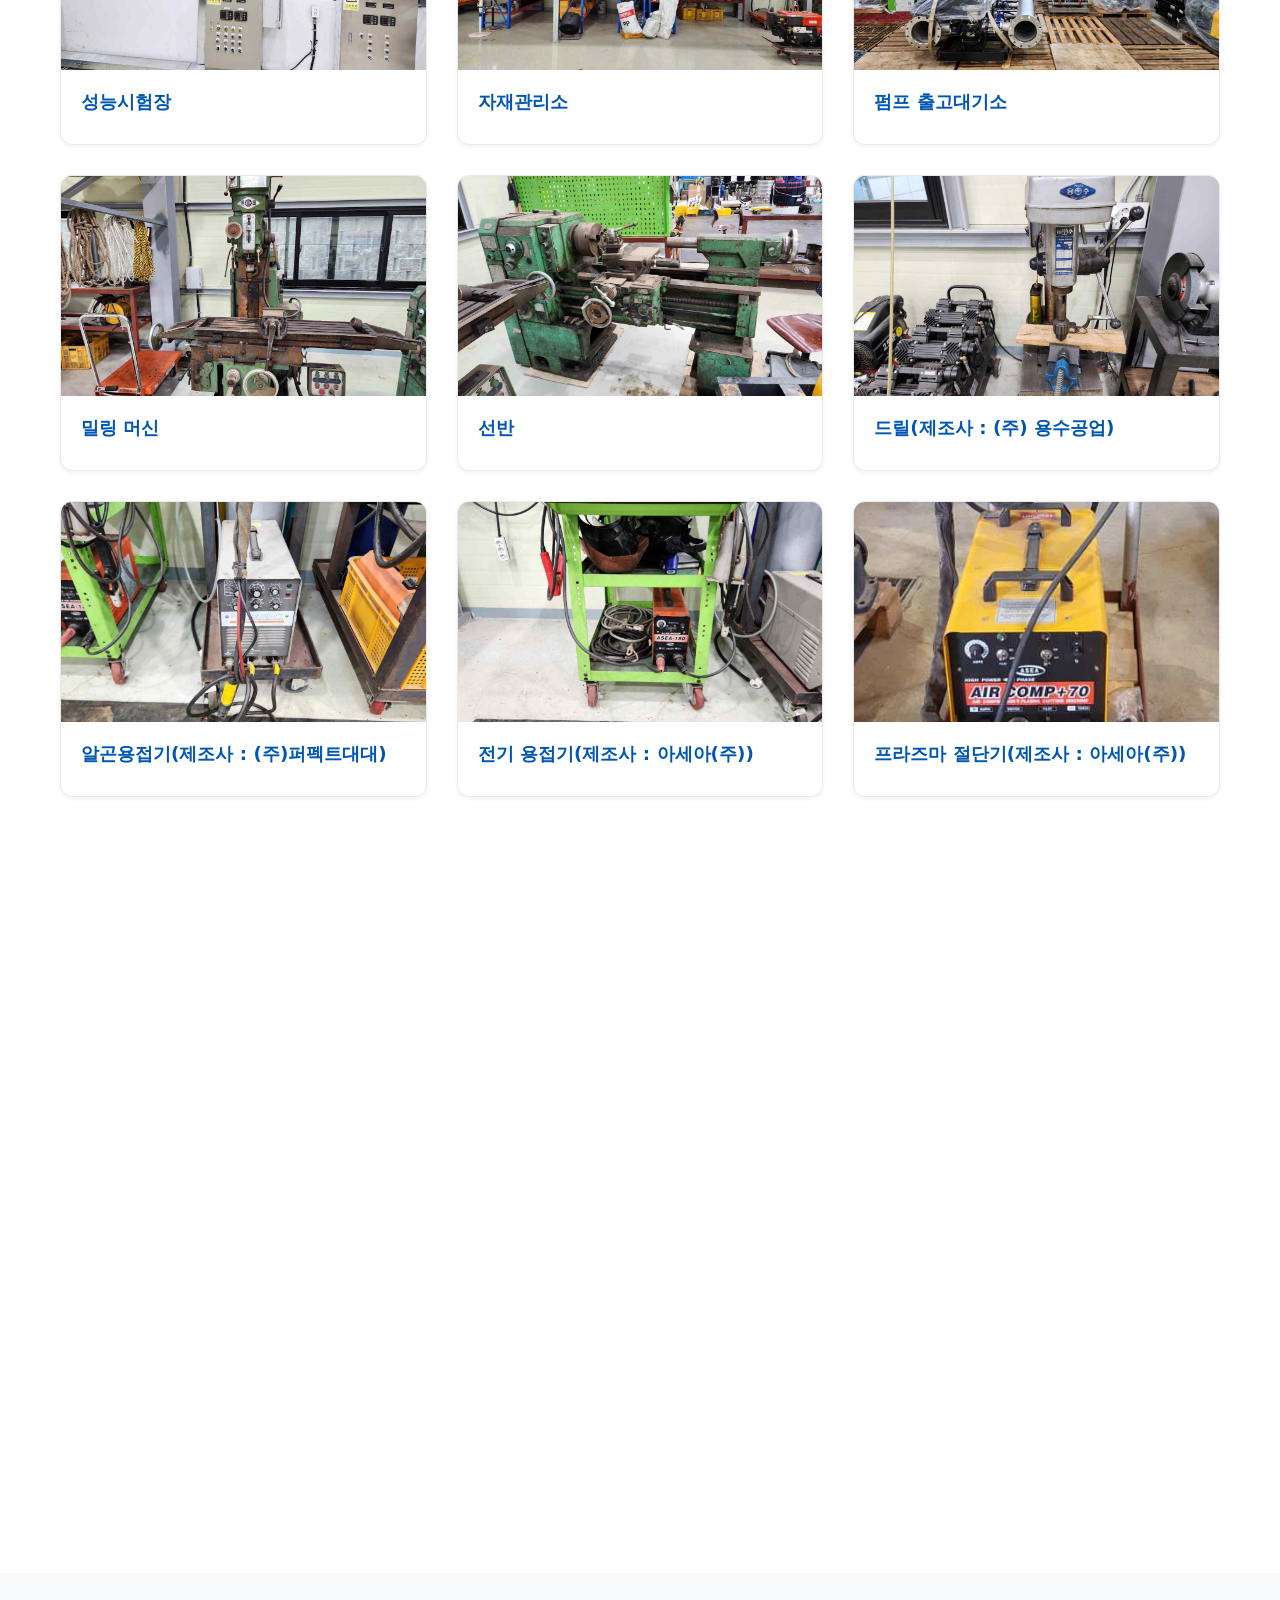
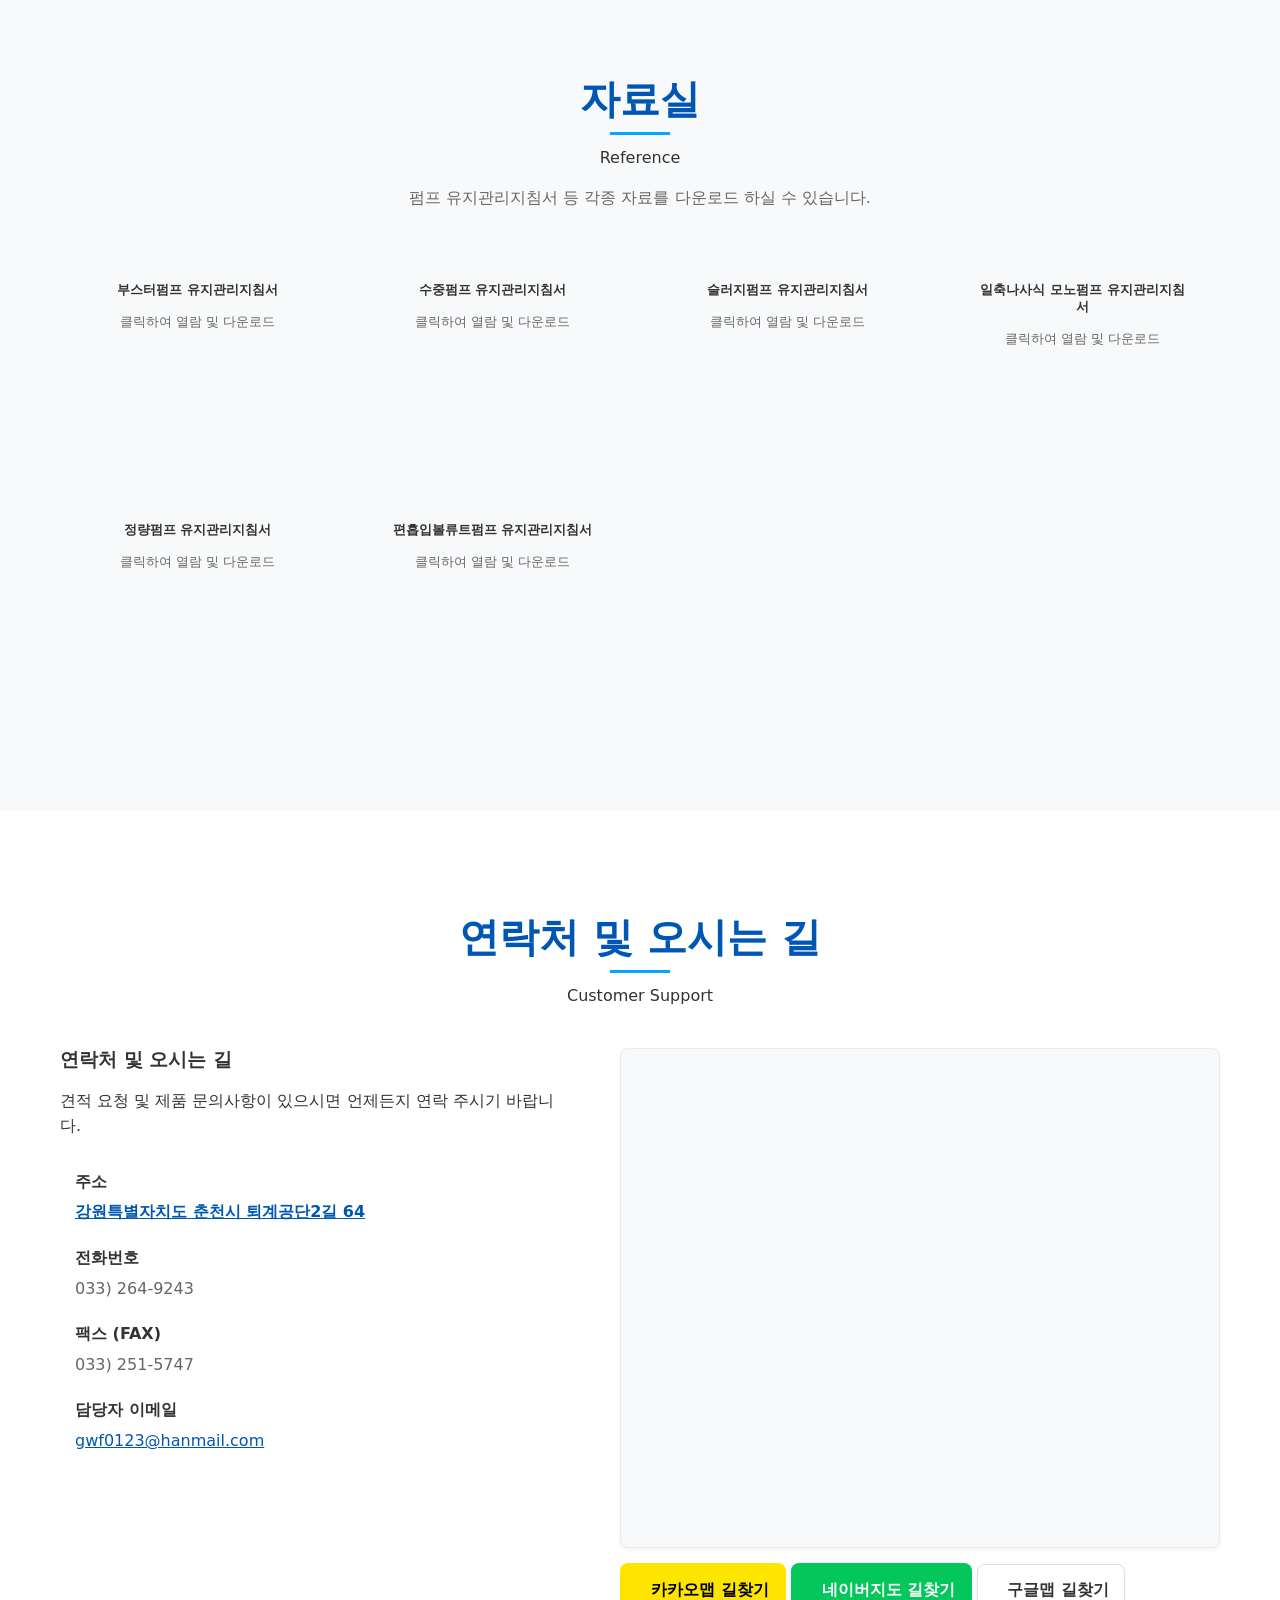
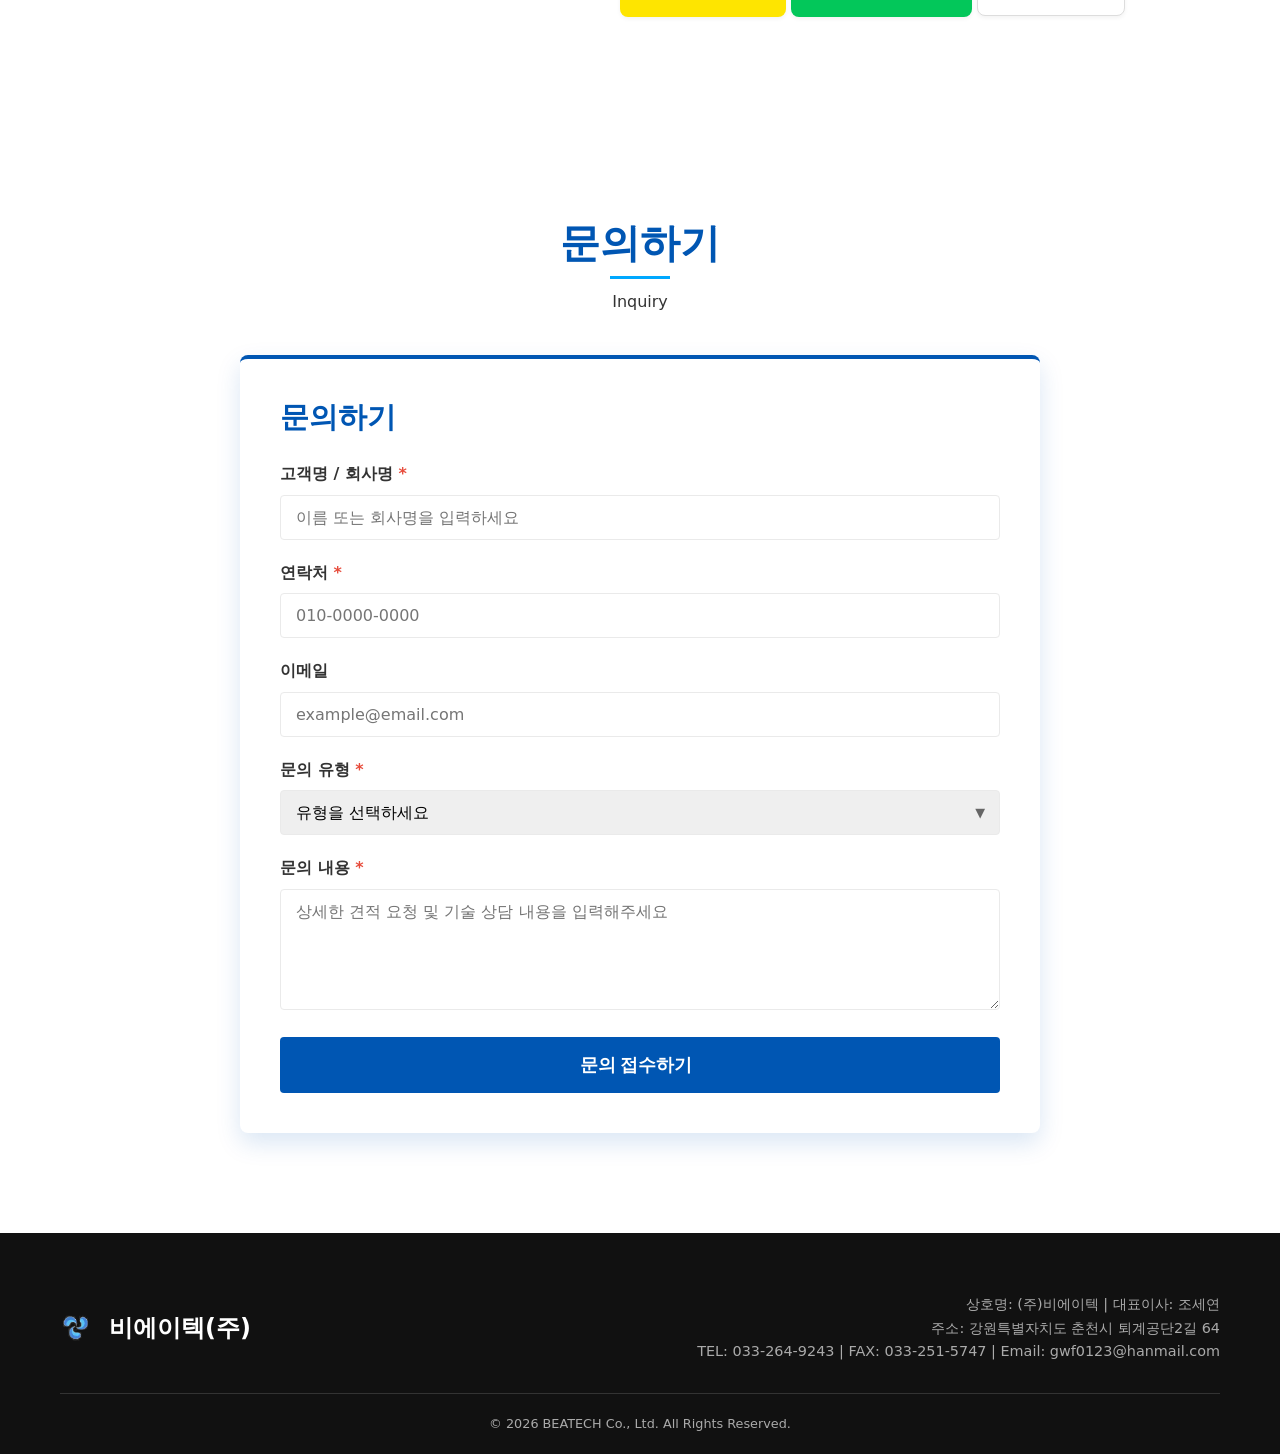
==== commit 5c56b058: "ㅗ" ====
--- a/index.html
+++ b/index.html
@@ -782,7 +782,7 @@
 
     <!-- BGM Widget -->
     <div id="bgm-widget" style="position: fixed; bottom: 30px; right: 30px; z-index: 1000;">
-        <button id="bgm-toggle" class="btn shadow-lg" style="width: 50px; height: 50px; border-radius: 50%; background: var(--primary); color: white; display: flex; align-items: center; justify-content: center; border: none; cursor: pointer; transition: all 0.3s;" aria-label="배경음악 토글">
+        <button id="bgm-toggle" class="btn shadow-lg" style="width: 50px; height: 50px; border-radius: 50%; background: var(--primary-blue, #0056b3); color: white; display: flex; align-items: center; justify-content: center; border: none; cursor: pointer; transition: all 0.3s;" aria-label="배경음악 토글">
             <i class="ph-fill ph-speaker-slash" id="bgm-icon" style="font-size: 1.5rem;"></i>
         </button>
         <audio id="bgm-audio" loop preload="auto">
